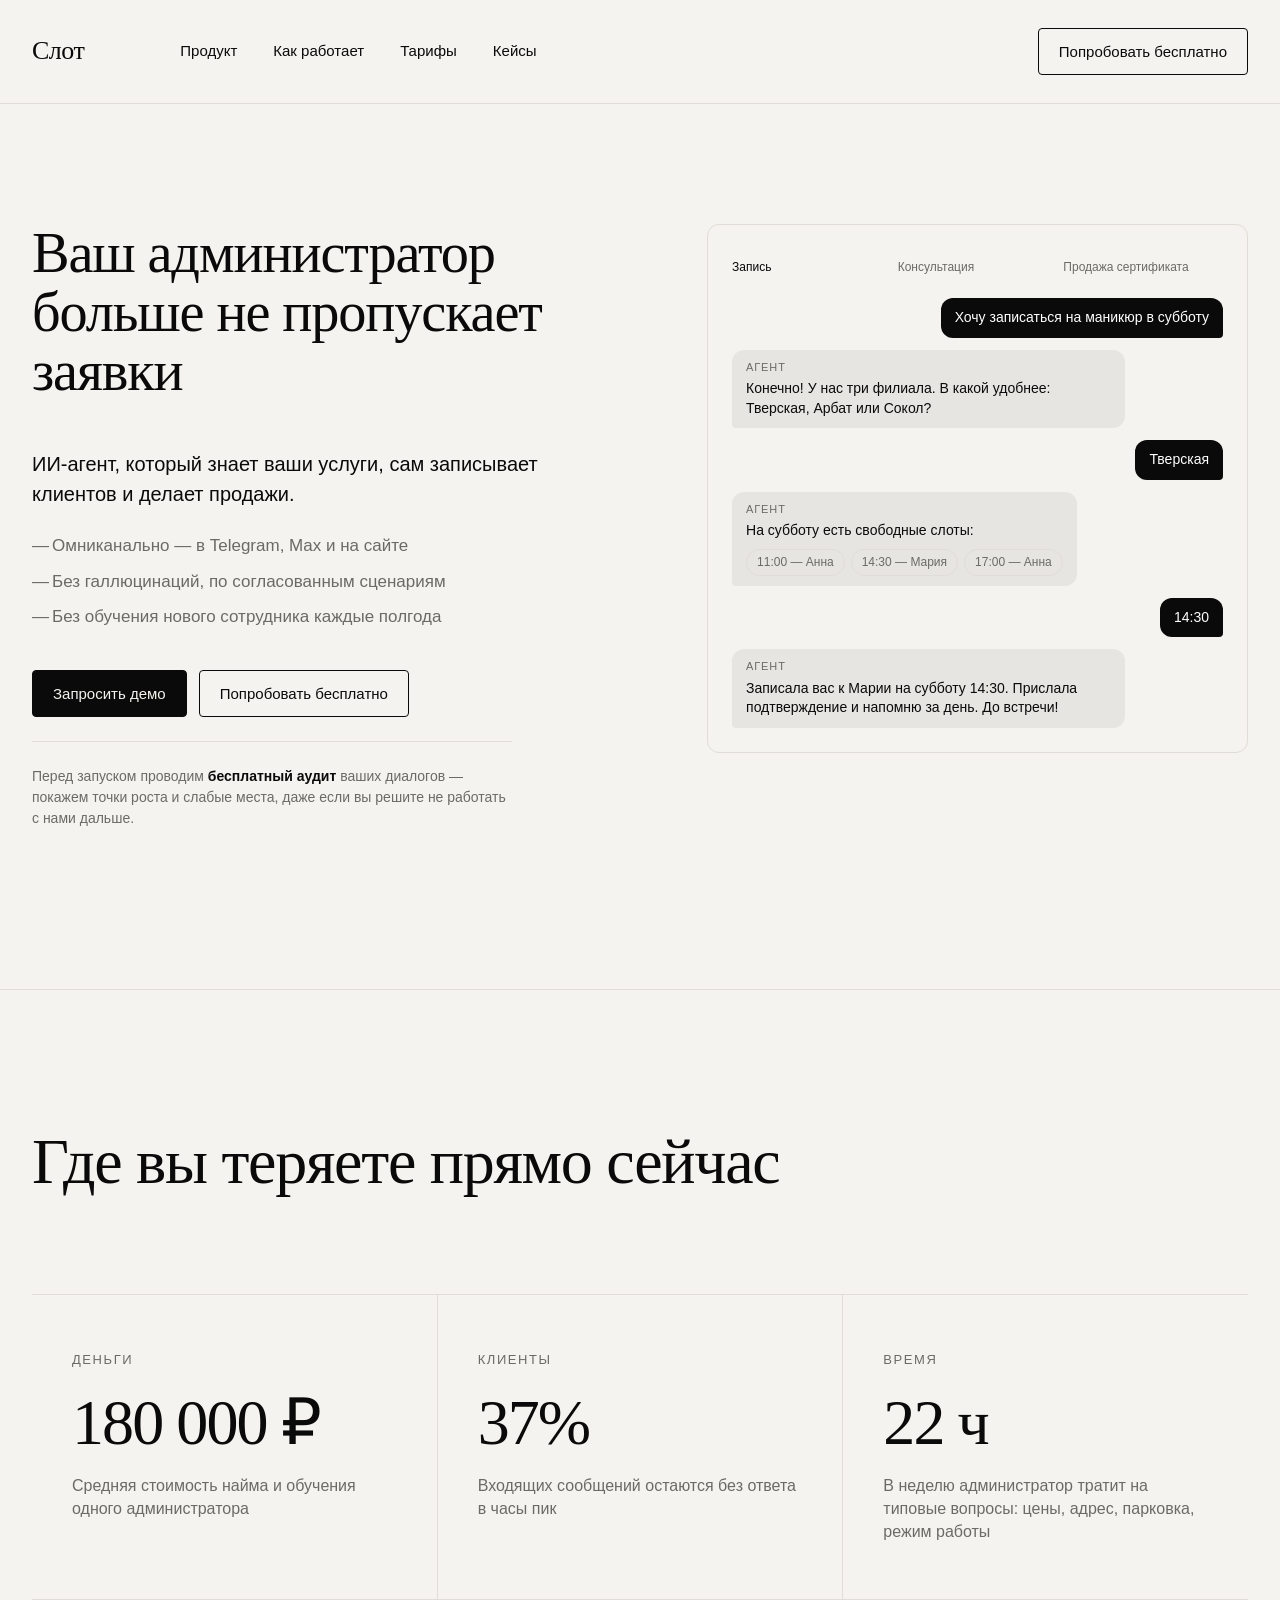
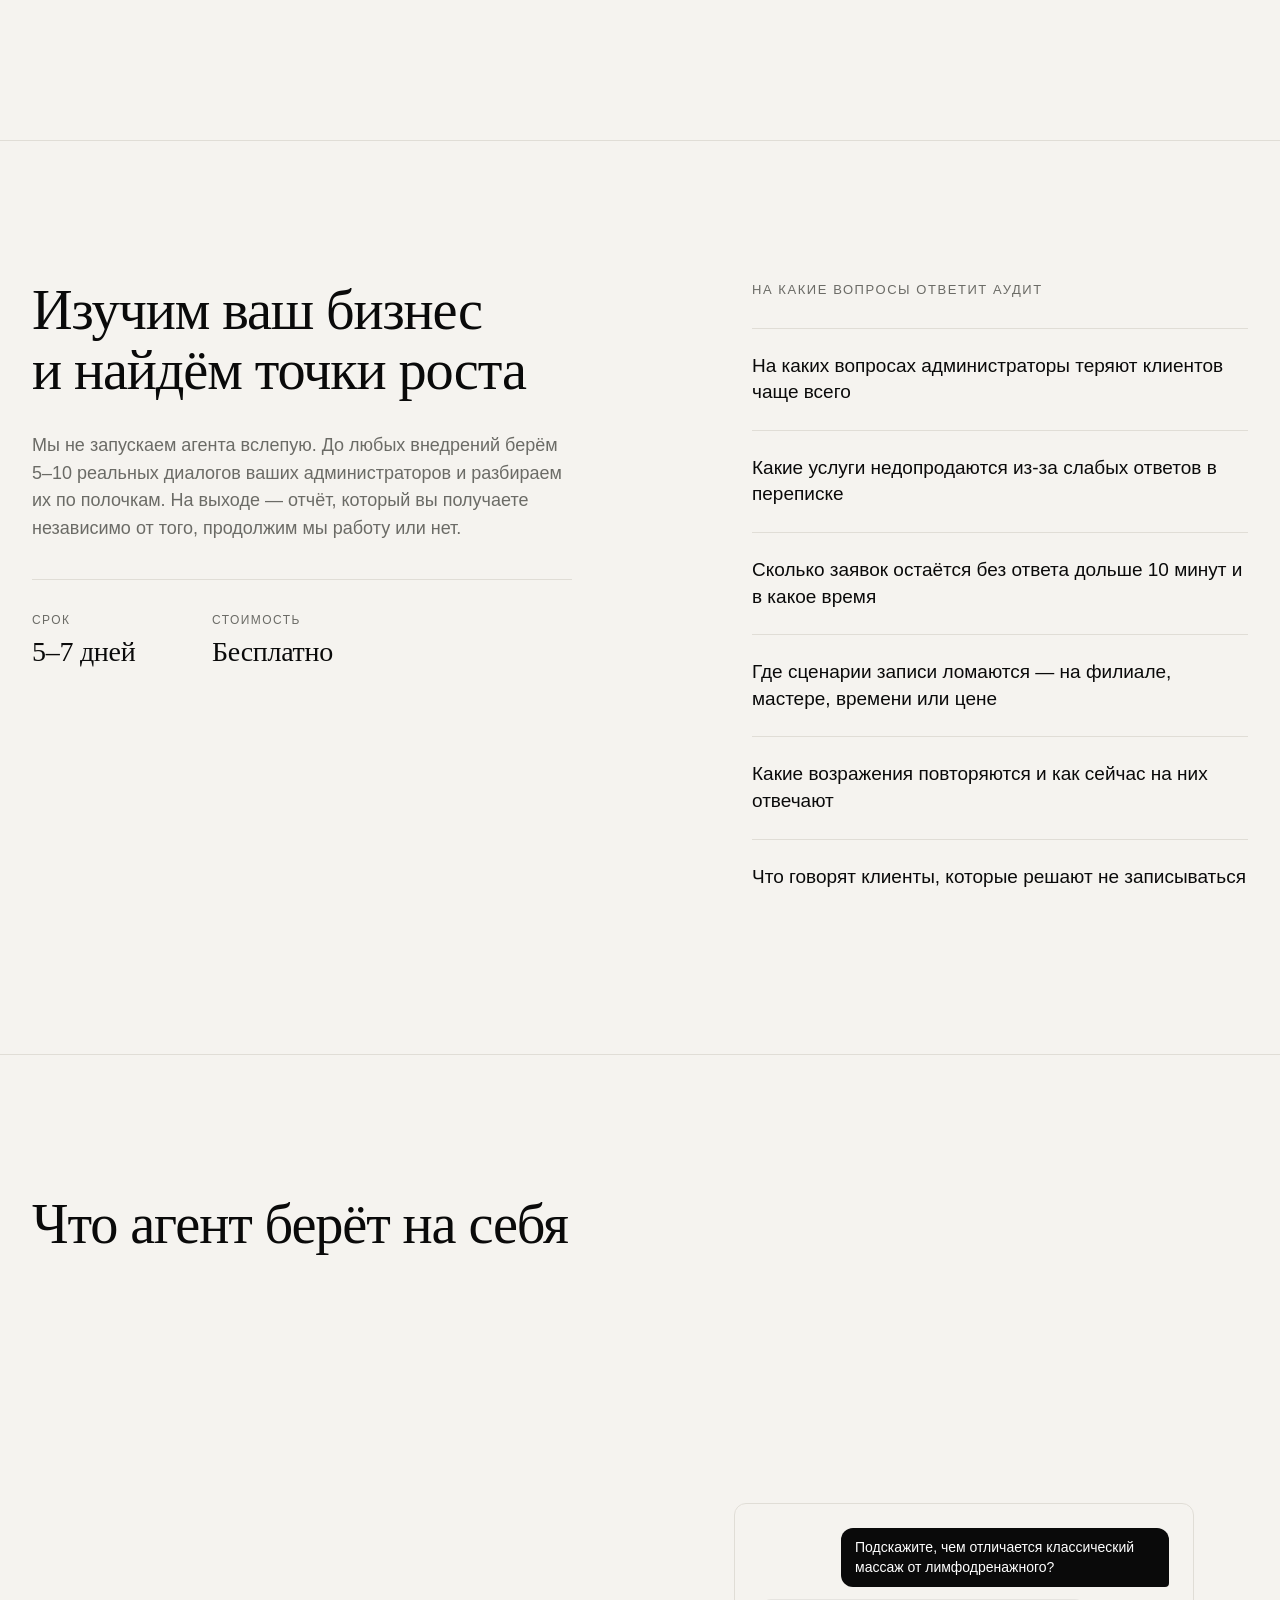
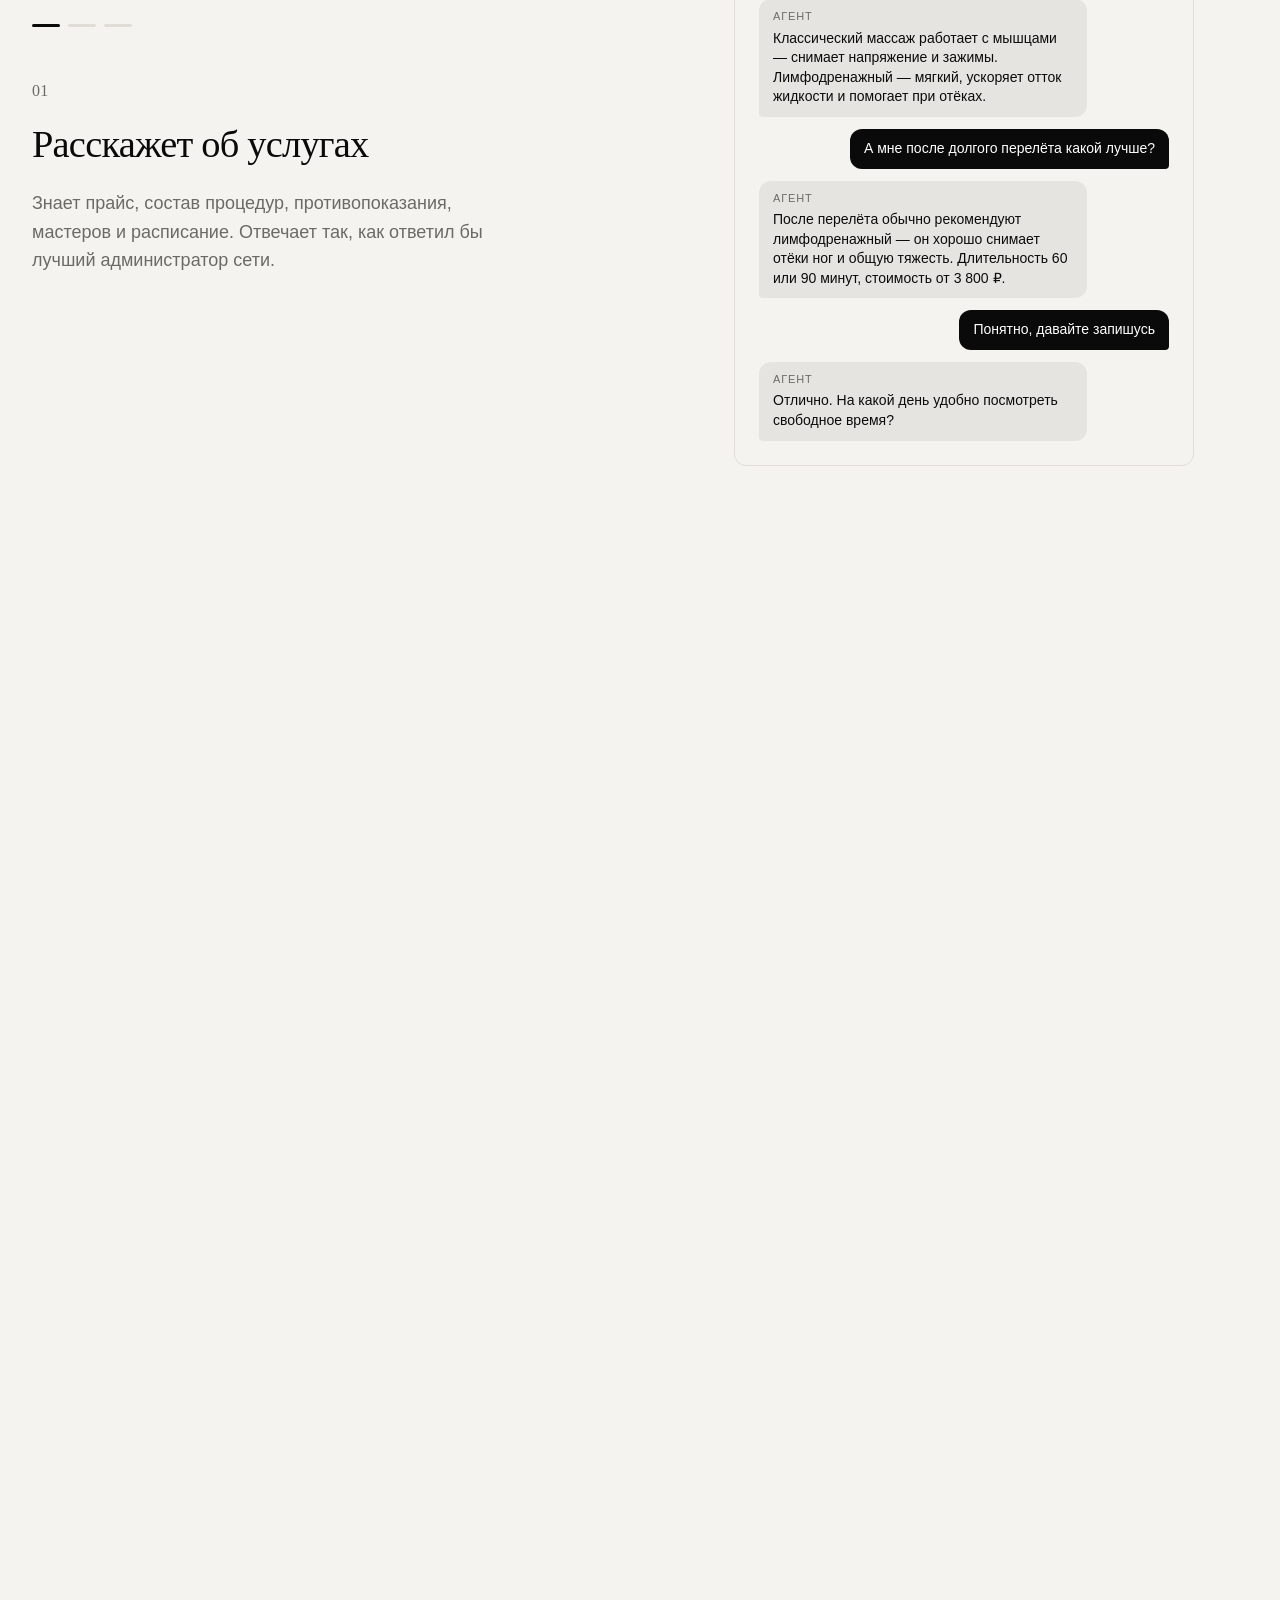
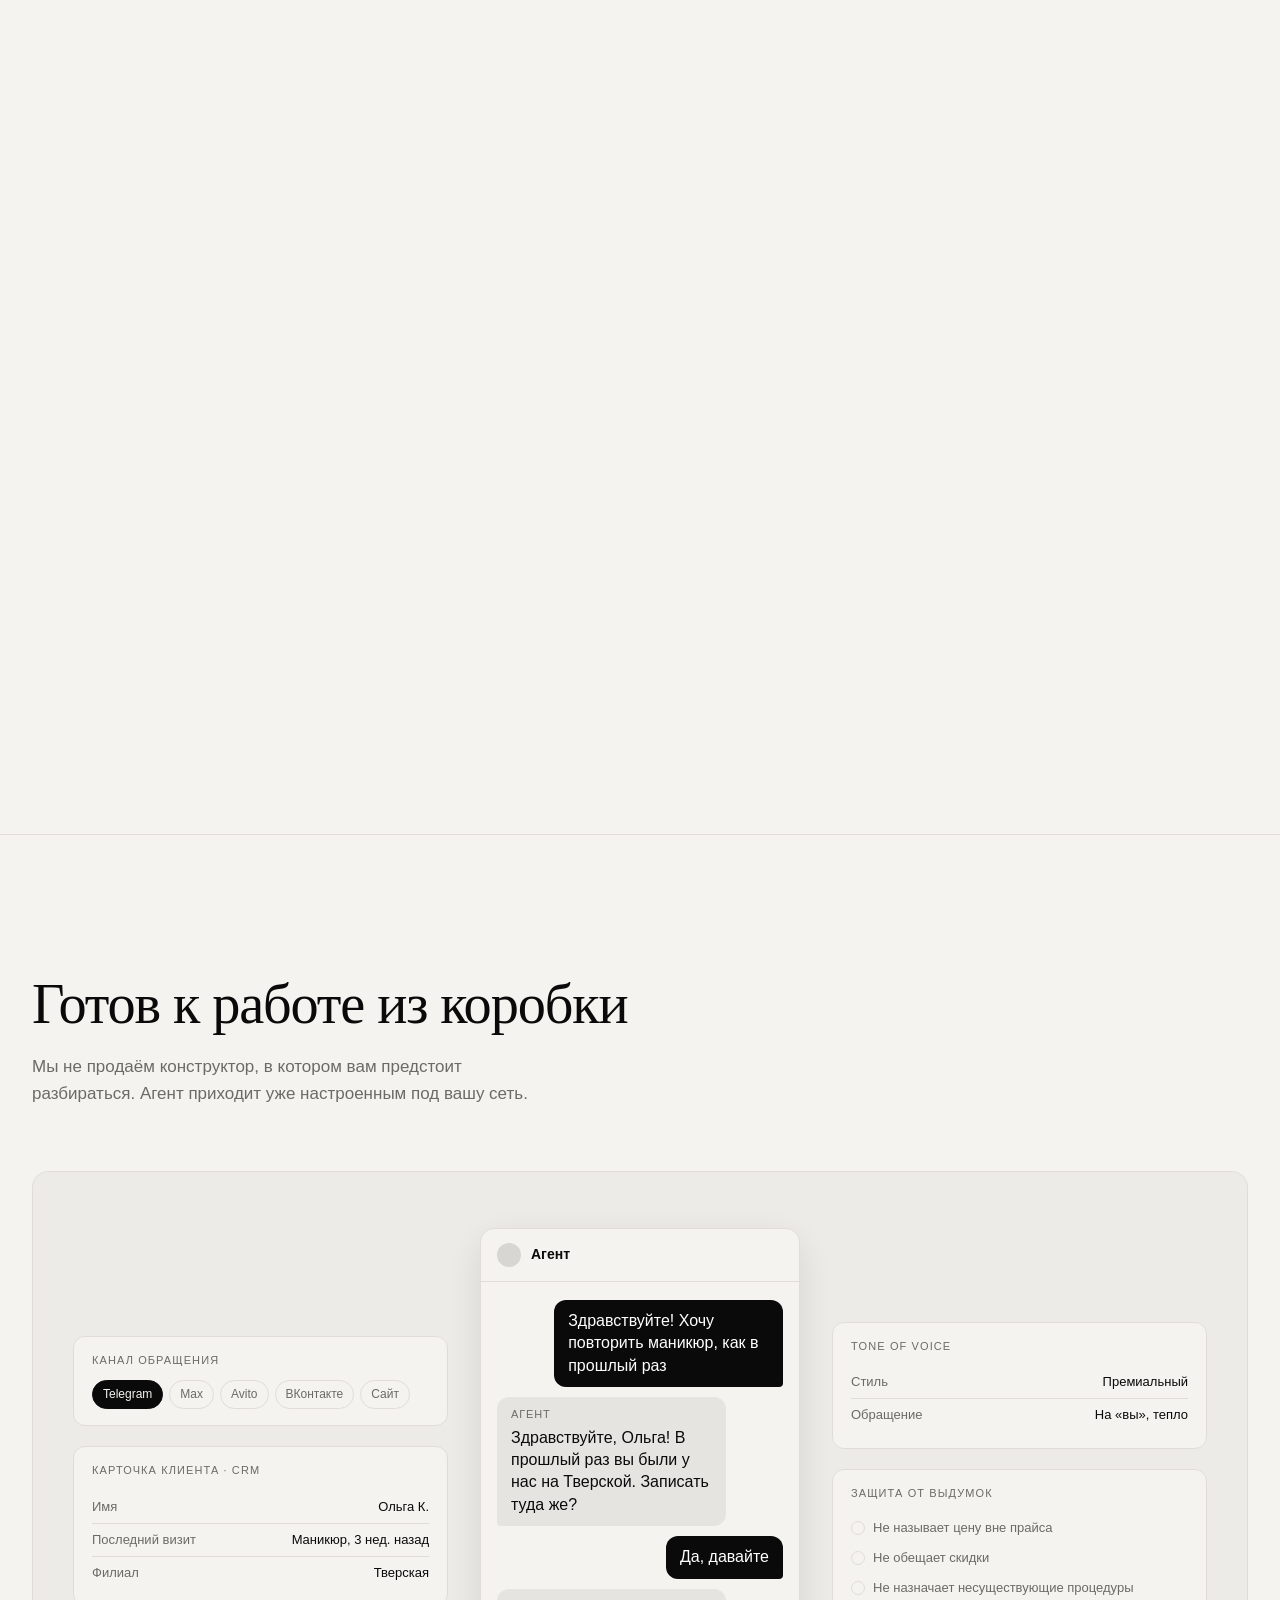
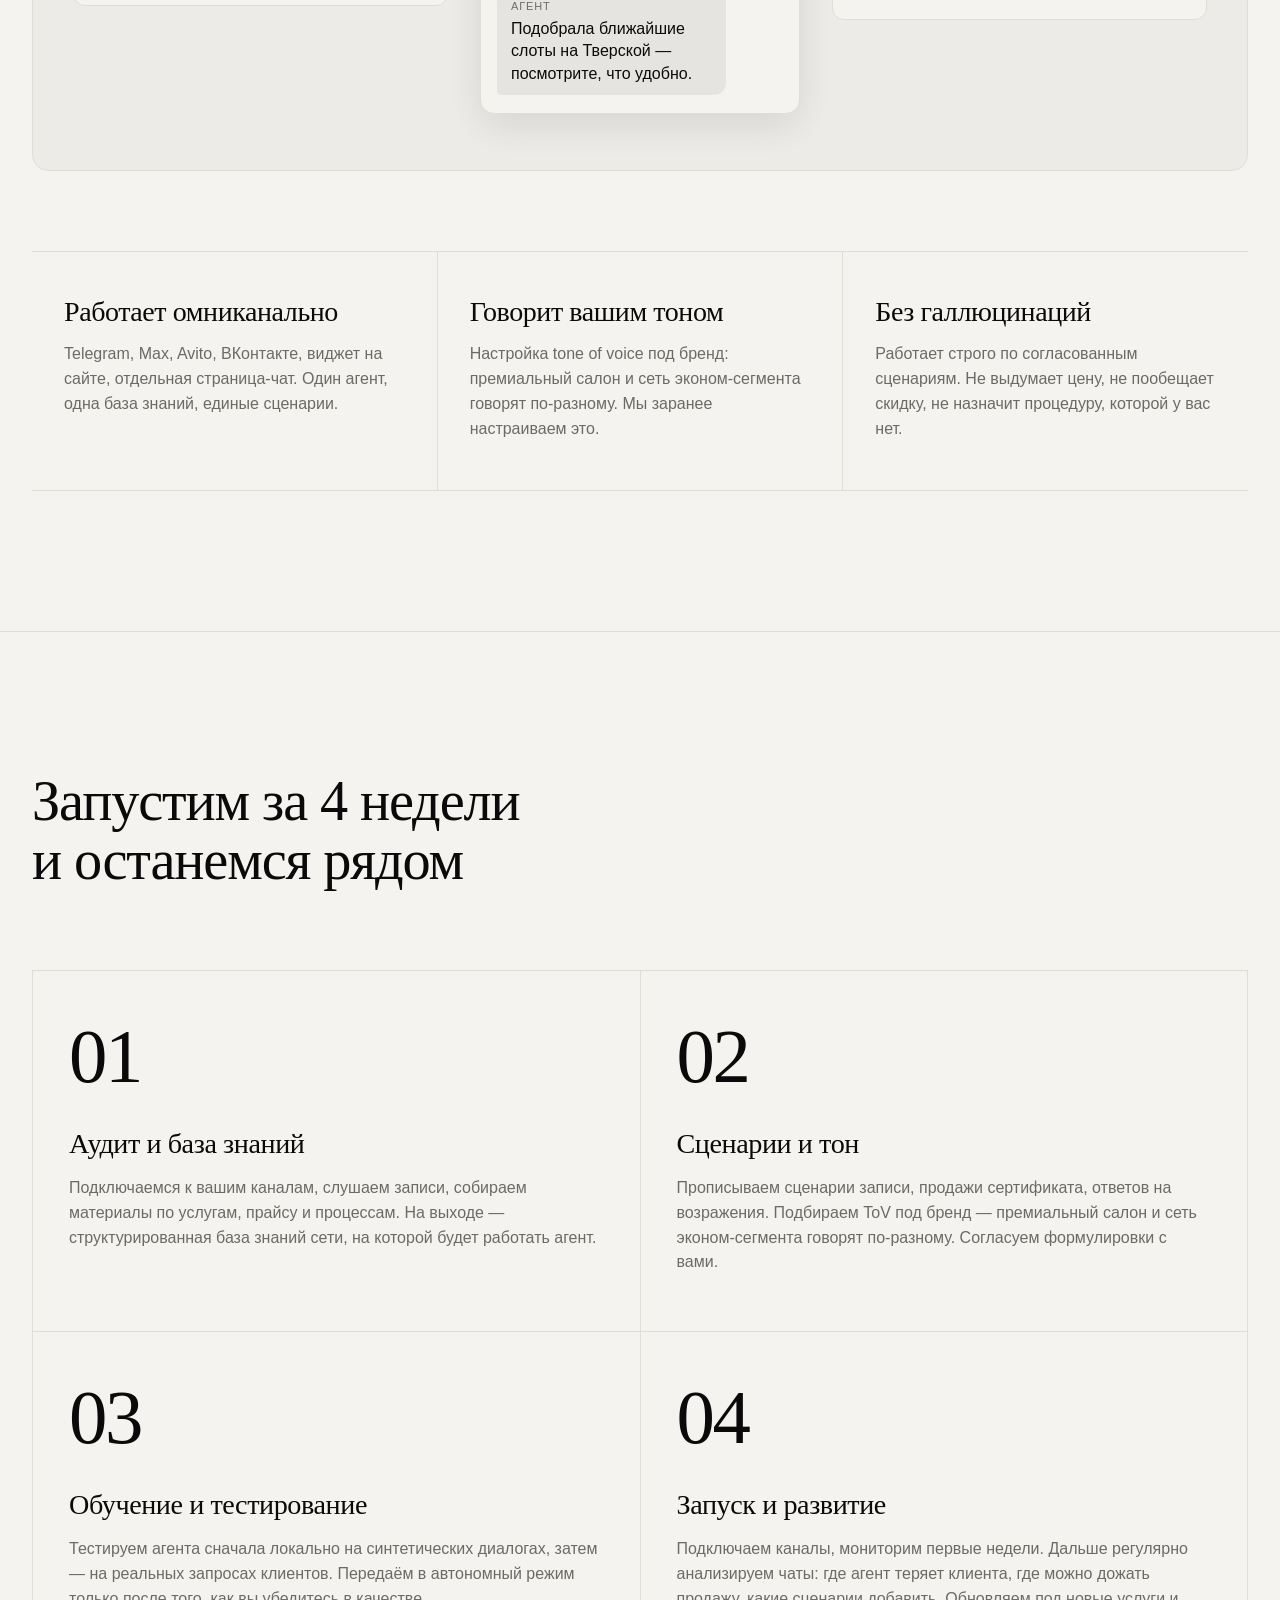
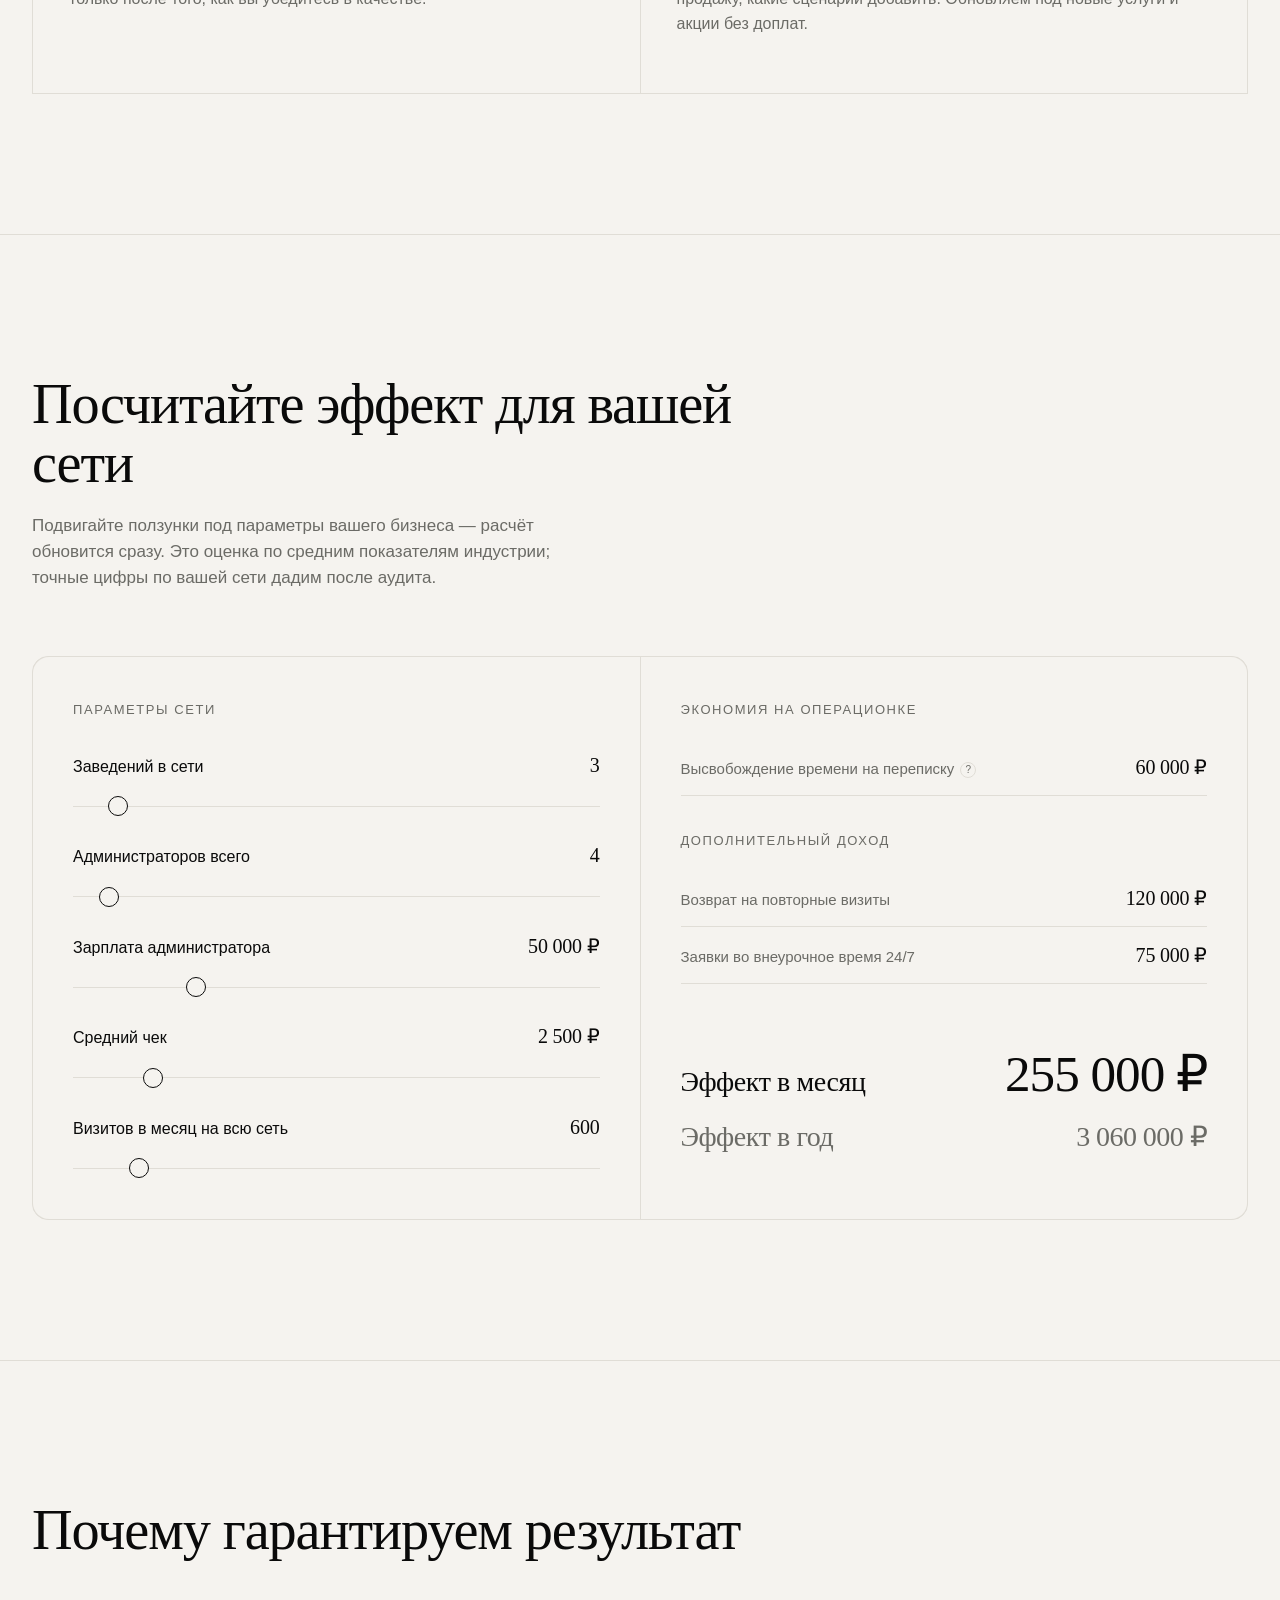
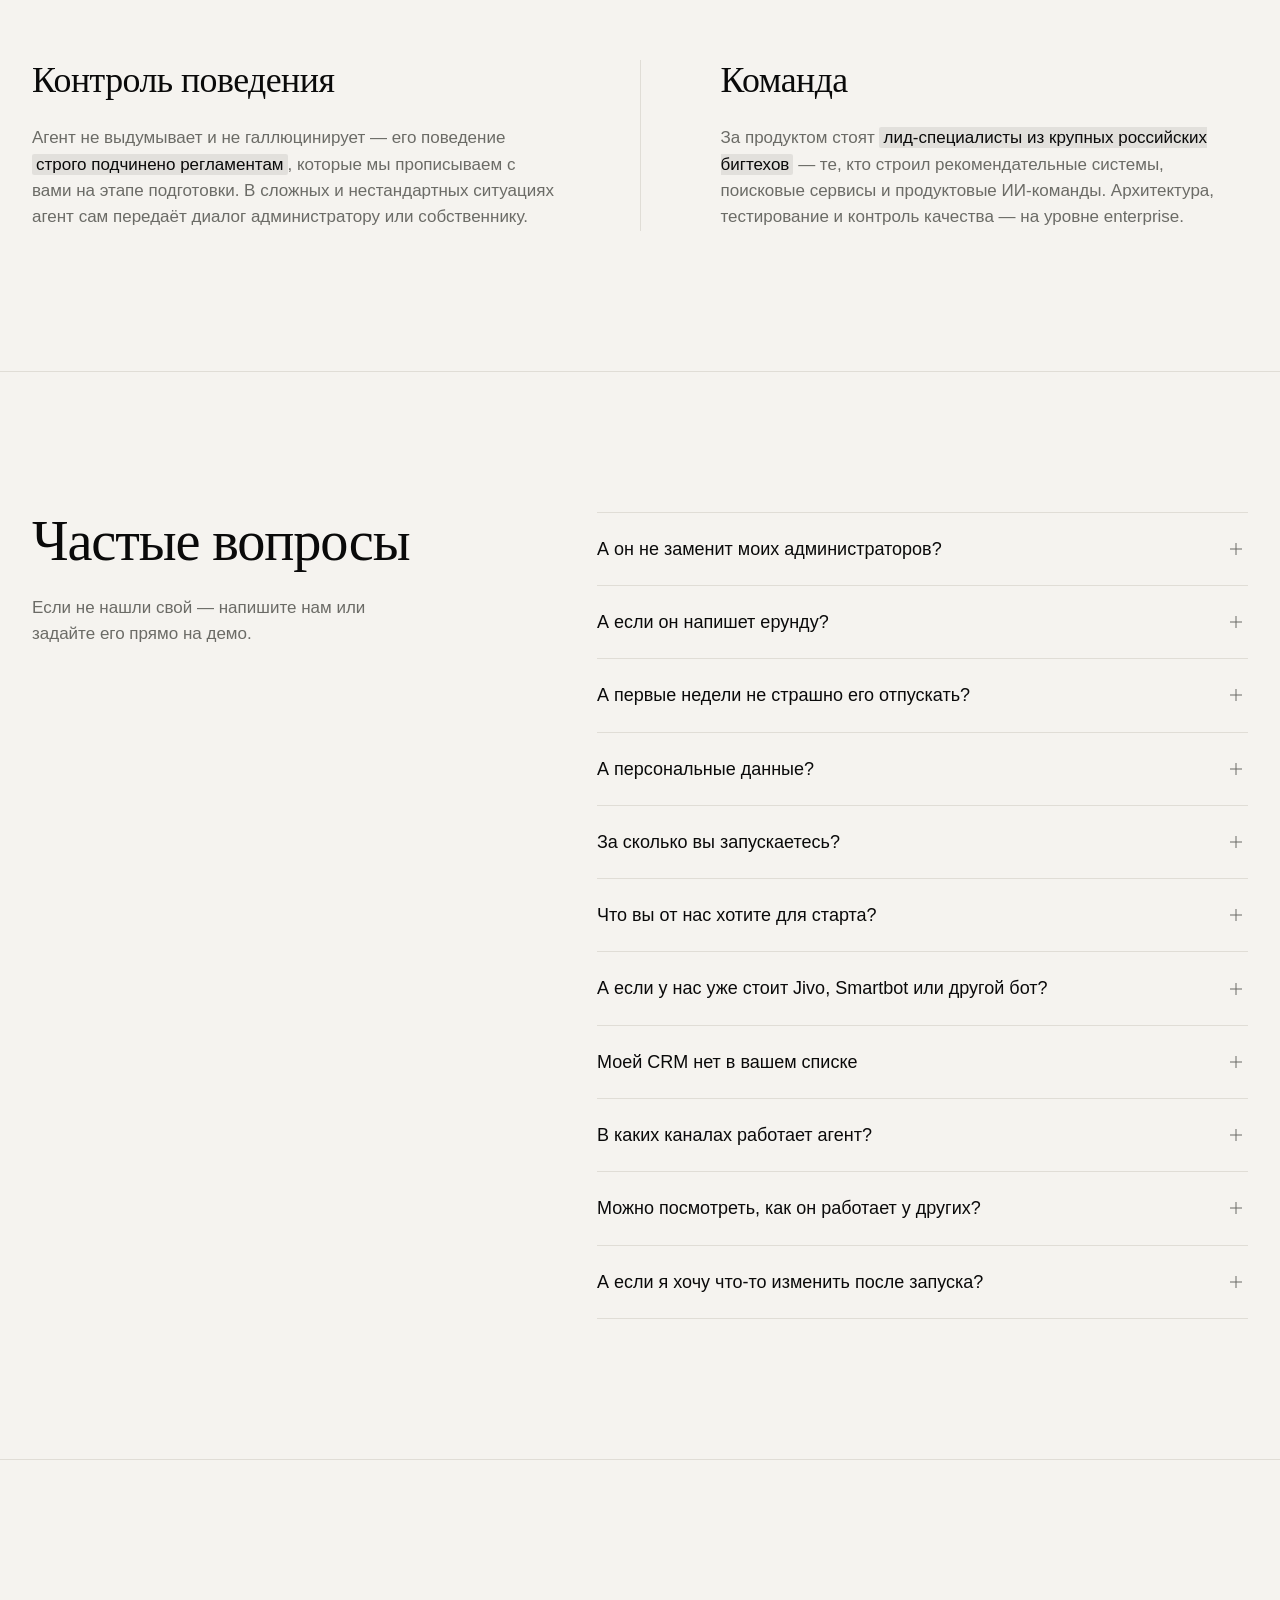
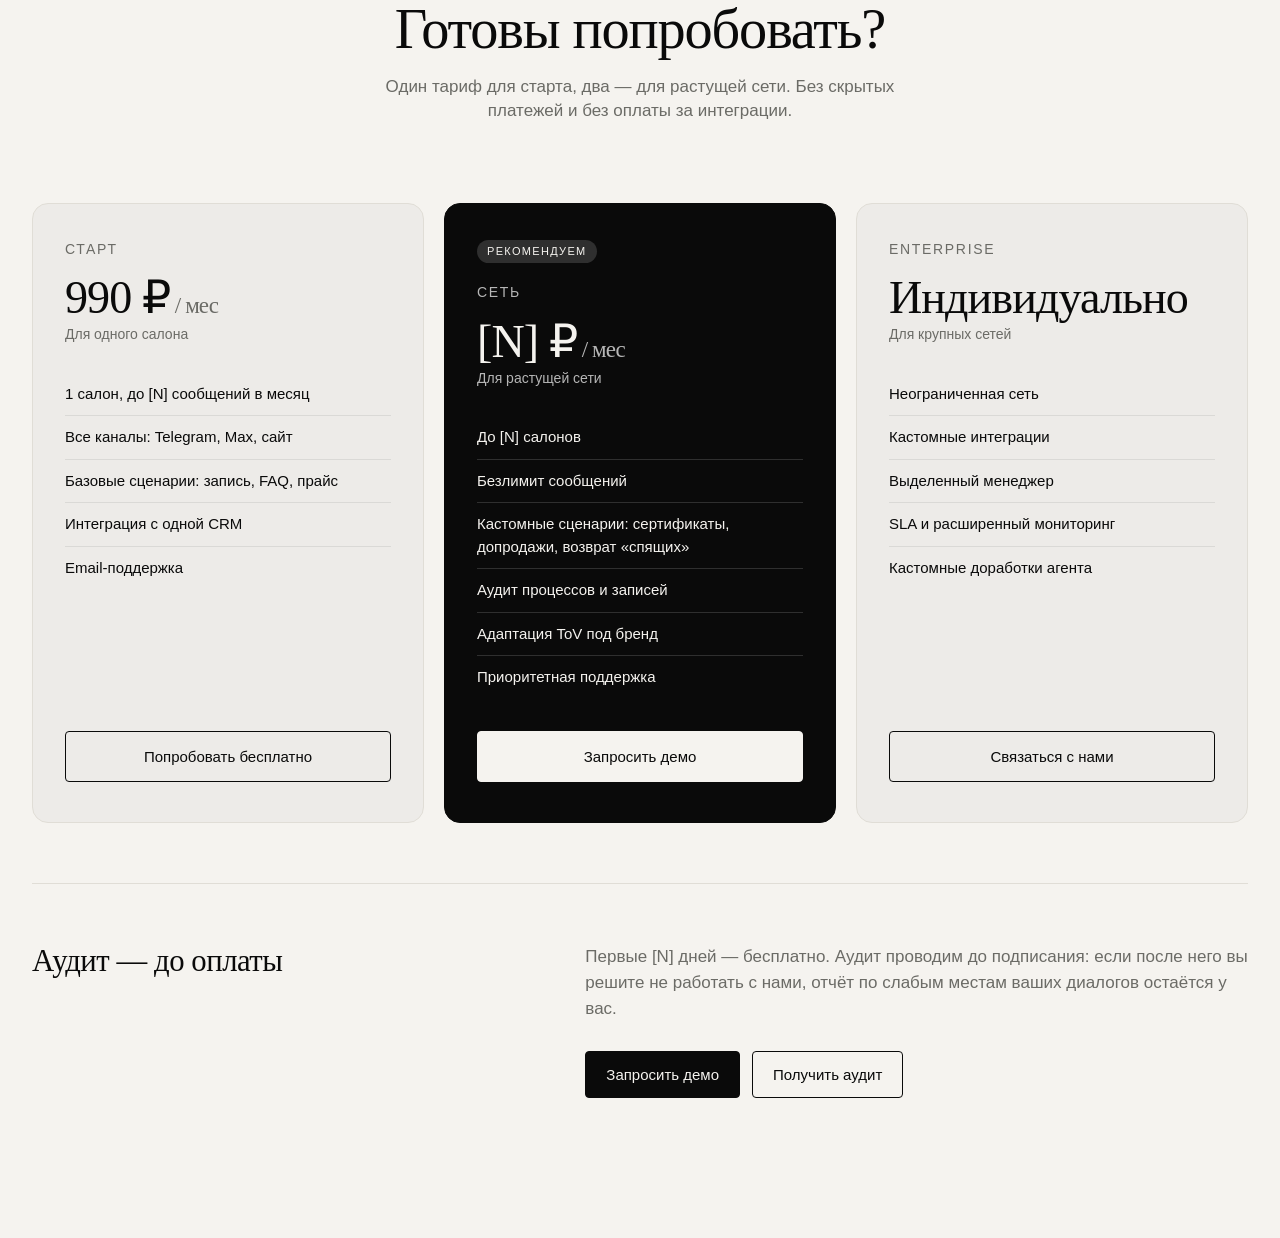
==== index.html @ e909fc10 "Rename landing-draft_29.html to index.html" ====
<!DOCTYPE html>
<html lang="ru">
<head>
<meta charset="UTF-8">
<meta name="viewport" content="width=device-width, initial-scale=1.0">
<title>ИИ-агент для сетей салонов красоты — черновик</title>
<style>
  /* ============================================
     Минимальный сброс и базовая сетка
     ============================================ */
  *, *::before, *::after { box-sizing: border-box; margin: 0; padding: 0; }

  :root {
    --bg: #f5f3ef;
    --fg: #0a0a0a;
    --fg-muted: #6b6b66;
    --border: #e0ddd6;
    --accent: #0a0a0a;

    --font-display: Georgia, "Times New Roman", serif;
    --font-body: -apple-system, BlinkMacSystemFont, "Segoe UI", sans-serif;

    --container: 1400px;
    --gutter: 32px;
  }

  html { font-size: 16px; }

  body {
    background: var(--bg);
    color: var(--fg);
    font-family: var(--font-body);
    line-height: 1.4;
    -webkit-font-smoothing: antialiased;
  }

  .container {
    max-width: var(--container);
    margin: 0 auto;
    padding: 0 var(--gutter);
  }

  /* ============================================
     NAV
     ============================================ */
  .nav {
    padding: 28px 0;
    border-bottom: 1px solid var(--border);
  }
  .nav__inner {
    display: flex;
    align-items: center;
    justify-content: space-between;
    gap: 48px;
  }
  .nav__logo {
    font-family: var(--font-display);
    font-weight: 400;
    letter-spacing: -0.02em;
    font-size: 26px;
  }
  .nav__links {
    display: flex;
    gap: 36px;
    list-style: none;
    margin-right: auto;
    margin-left: 48px;
  }
  .nav__links a {
    color: var(--fg);
    text-decoration: none;
    font-size: 15px;
  }
  .nav__cta {
    display: flex;
    gap: 12px;
    align-items: center;
  }
  .nav__cta a {
    color: var(--fg);
    text-decoration: none;
    font-size: 15px;
  }
  .btn {
    display: inline-block;
    padding: 12px 20px;
    border: 1px solid var(--fg);
    border-radius: 4px;
    background: transparent;
    color: var(--fg);
    text-decoration: none;
    font-size: 15px;
    font-family: inherit;
    cursor: pointer;
  }
  .btn--primary {
    background: var(--fg);
    color: var(--bg);
  }

  /* ============================================
     HERO
     ============================================ */
  .hero {
    padding: 120px 0 160px;
  }
  .hero__grid {
    display: grid;
    grid-template-columns: 1.1fr 1fr;
    gap: 80px;
    align-items: start;
  }
  .hero__h1 {
    font-family: var(--font-display);
    font-weight: 400;
    font-size: clamp(38px, 4.4vw, 64px);
    line-height: 1.05;
    letter-spacing: -0.02em;
    color: var(--fg);
    margin-bottom: 48px;
  }
  .hero__sub {
    font-size: 20px;
    line-height: 1.5;
    color: var(--fg);
    margin-bottom: 24px;
    max-width: 540px;
  }
  .hero__bullets {
    list-style: none;
    margin-bottom: 40px;
    max-width: 540px;
  }
  .hero__bullets li {
    font-size: 17px;
    line-height: 1.5;
    color: var(--fg-muted);
    padding-left: 20px;
    position: relative;
    margin-bottom: 10px;
  }
  .hero__bullets li::before {
    content: "—";
    position: absolute;
    left: 0;
    color: var(--fg-muted);
  }
  .hero__cta {
    display: flex;
    gap: 12px;
  }
  .hero__note {
    margin-top: 24px;
    padding-top: 24px;
    border-top: 1px solid var(--border);
    max-width: 480px;
    font-size: 14px;
    line-height: 1.5;
    color: var(--fg-muted);
  }
  .hero__note strong {
    color: var(--fg);
    font-weight: 600;
  }

  /* Демо-чат */
  .demo-chat {
    background: transparent;
    border: 1px solid var(--border);
    border-radius: 12px;
    padding: 24px;
    font-size: 14px;
  }
  .demo-chat__tabs {
    display: flex;
    gap: 6px;
    margin-bottom: 24px;
  }
  .demo-chat__tab {
    flex: 1;
    padding: 0;
    border: none;
    background: transparent;
    cursor: pointer;
    font-family: inherit;
    display: flex;
    flex-direction: column;
    gap: 8px;
  }
  .demo-chat__tab-track {
    height: 3px;
    border-radius: 999px;
    background: var(--border);
    overflow: hidden;
  }
  .demo-chat__tab-fill {
    display: block;
    height: 100%;
    width: 0;
    background: var(--fg);
    border-radius: 999px;
  }
  .demo-chat__tab-label {
    font-size: 12px;
    color: var(--fg-muted);
    text-align: left;
    transition: color 0.2s ease;
  }
  .demo-chat__tab--active .demo-chat__tab-label {
    color: var(--fg);
  }
  .demo-chat__messages {
    display: flex;
    flex-direction: column;
    gap: 12px;
    min-height: 380px;
  }
  .demo-chat__pane { display: none; }
  .demo-chat__pane--active { display: flex; flex-direction: column; gap: 12px; }
  .msg {
    max-width: 80%;
    padding: 10px 14px;
    border-radius: 12px;
    line-height: 1.4;
  }
  .msg--client {
    align-self: flex-end;
    background: #0a0a0a;
    color: #ffffff;
    border-bottom-right-radius: 4px;
  }
  .msg--agent {
    align-self: flex-start;
    background: rgba(10, 10, 10, 0.06);
    color: var(--fg);
    border-bottom-left-radius: 4px;
  }
  .msg__label {
    font-size: 11px;
    color: var(--fg-muted);
    text-transform: uppercase;
    letter-spacing: 0.08em;
    margin-bottom: 4px;
  }
  .msg__slots {
    display: flex;
    flex-wrap: wrap;
    gap: 6px;
    margin-top: 8px;
  }
  .msg__slot {
    padding: 4px 10px;
    border: 1px solid var(--border);
    border-radius: 16px;
    font-size: 12px;
    color: var(--fg-muted);
    background: transparent;
  }

  /* ============================================
     PROBLEMS
     ============================================ */
  .problems {
    padding: 140px 0;
    border-top: 1px solid var(--border);
  }
  .problems__h2 {
    font-family: var(--font-display);
    font-weight: 400;
    font-size: clamp(40px, 5vw, 72px);
    letter-spacing: -0.02em;
    line-height: 1;
    margin-bottom: 100px;
  }
  .problems__grid {
    display: grid;
    grid-template-columns: repeat(3, 1fr);
    gap: 1px;
    background: var(--border);
    border-top: 1px solid var(--border);
    border-bottom: 1px solid var(--border);
  }
  .problem-card {
    background: var(--bg);
    padding: 56px 40px;
    display: flex;
    flex-direction: column;
    min-height: 300px;
  }
  .problem-card__eyebrow {
    font-size: 13px;
    color: var(--fg-muted);
    text-transform: uppercase;
    letter-spacing: 0.12em;
    margin-bottom: 24px;
  }
  .problem-card__stat {
    font-family: var(--font-display);
    font-weight: 400;
    font-size: clamp(42px, 5vw, 68px);
    line-height: 0.95;
    letter-spacing: -0.03em;
    margin-bottom: 20px;
  }
  .problem-card__stat-label {
    font-size: 16px;
    color: var(--fg-muted);
    line-height: 1.45;
    max-width: 320px;
  }

  /* ============================================
     WHY US
     ============================================ */
  .why {
    padding: 140px 0;
    border-top: 1px solid var(--border);
  }
  .why__header {
    text-align: center;
    margin-bottom: 80px;
  }
  .why__eyebrow {
    font-size: 13px;
    color: var(--fg-muted);
    text-transform: uppercase;
    letter-spacing: 0.12em;
    margin-bottom: 20px;
  }
  .why__h2 {
    font-family: var(--font-display);
    font-weight: 400;
    font-size: clamp(36px, 4.4vw, 60px);
    letter-spacing: -0.02em;
    line-height: 1.05;
    max-width: 880px;
    margin: 0 auto;
  }
  .why__grid {
    display: grid;
    grid-template-columns: repeat(2, 1fr);
    gap: 20px;
    max-width: 1180px;
    margin: 0 auto;
  }
  .why-card {
    background: rgba(10, 10, 10, 0.035);
    border-radius: 16px;
    padding: 36px 36px 40px;
  }
  .why-card__title {
    font-size: 22px;
    font-weight: 600;
    letter-spacing: -0.01em;
    margin-bottom: 16px;
    color: var(--fg);
    display: flex;
    align-items: center;
    gap: 12px;
  }
  .why-card__icon {
    width: 28px;
    height: 28px;
    border-radius: 50%;
    background: rgba(10, 10, 10, 0.12);
    flex-shrink: 0;
  }
  .why-card__text {
    font-size: 16px;
    line-height: 1.55;
    color: var(--fg-muted);
  }
  .why-card__list {
    list-style: none;
    margin-top: 4px;
  }
  .why-card__list li {
    font-size: 16px;
    line-height: 1.5;
    color: var(--fg-muted);
    padding-left: 20px;
    position: relative;
    margin-bottom: 10px;
  }
  .why-card__list li::before {
    content: "—";
    position: absolute;
    left: 0;
    color: var(--fg-muted);
  }
  .why-card__list li:last-child { margin-bottom: 0; }

  /* ============================================
     AUDIT DETAILED
     ============================================ */
  .audit {
    padding: 140px 0;
    border-top: 1px solid var(--border);
  }
  .audit__grid {
    display: grid;
    grid-template-columns: 1.25fr 1fr;
    gap: 100px;
    align-items: start;
  }
  .audit__eyebrow {
    font-size: 13px;
    color: var(--fg-muted);
    text-transform: uppercase;
    letter-spacing: 0.12em;
    margin-bottom: 24px;
  }
  .audit__h2 {
    font-family: var(--font-display);
    font-weight: 400;
    font-size: clamp(36px, 4.4vw, 60px);
    letter-spacing: -0.02em;
    line-height: 1.05;
    margin-bottom: 32px;
  }
  .audit__intro {
    font-size: 18px;
    line-height: 1.55;
    color: var(--fg-muted);
    margin-bottom: 36px;
    max-width: 540px;
  }
  .audit__meta {
    display: flex;
    gap: 20px;
    padding-top: 32px;
    border-top: 1px solid var(--border);
    max-width: 540px;
  }
  .audit__meta-item { flex: 0 0 auto; min-width: 160px; }
  .audit__meta-label {
    font-size: 12px;
    text-transform: uppercase;
    letter-spacing: 0.12em;
    color: var(--fg-muted);
    margin-bottom: 8px;
  }
  .audit__meta-value {
    font-family: var(--font-display);
    font-size: 28px;
    letter-spacing: -0.01em;
    line-height: 1.1;
  }
  .audit__questions-label {
    font-size: 13px;
    color: var(--fg-muted);
    text-transform: uppercase;
    letter-spacing: 0.12em;
    margin-bottom: 28px;
  }
  .audit__questions { list-style: none; }
  .audit__questions li {
    padding: 24px 0;
    border-bottom: 1px solid var(--border);
    font-size: 19px;
    line-height: 1.4;
    color: var(--fg);
  }
  .audit__questions li:first-child {
    border-top: 1px solid var(--border);
  }
  .audit__questions li:last-child {
    border-bottom: none;
  }

  /* ============================================
     STEPS 1-2-3
     ============================================ */
  .steps {
    padding: 140px 0;
    border-top: 1px solid var(--border);
  }
  .steps__header {
    margin-bottom: 80px;
    max-width: 760px;
  }
  .steps__eyebrow {
    font-size: 13px;
    color: var(--fg-muted);
    text-transform: uppercase;
    letter-spacing: 0.12em;
    margin-bottom: 20px;
  }
  .steps__h2 {
    font-family: var(--font-display);
    font-weight: 400;
    font-size: clamp(36px, 4.4vw, 60px);
    letter-spacing: -0.02em;
    line-height: 1.05;
  }
  .steps__grid {
    display: grid;
    grid-template-columns: repeat(2, 1fr);
    gap: 1px;
    background: var(--border);
    border-top: 1px solid var(--border);
    border-bottom: 1px solid var(--border);
    border-left: 1px solid var(--border);
    border-right: 1px solid var(--border);
  }
  .step {
    background: var(--bg);
    padding: 48px 36px 56px;
    display: flex;
    flex-direction: column;
    min-height: 340px;
  }
  .step__num {
    font-family: var(--font-display);
    font-weight: 400;
    font-size: clamp(56px, 6vw, 88px);
    line-height: 1;
    letter-spacing: -0.03em;
    margin-bottom: 32px;
    color: var(--fg);
  }
  .step__title {
    font-family: var(--font-display);
    font-weight: 400;
    font-size: clamp(24px, 2.2vw, 30px);
    line-height: 1.15;
    letter-spacing: -0.015em;
    margin-bottom: 16px;
    color: var(--fg);
  }
  .step__text {
    font-size: 16px;
    line-height: 1.55;
    color: var(--fg-muted);
  }

  /* ============================================
     QUALITY (два текстовых блока)
     ============================================ */
  .quality {
    padding: 140px 0;
    border-top: 1px solid var(--border);
  }
  .quality__header {
    text-align: left;
    margin-bottom: 100px;
  }
  .quality__h2 {
    font-family: var(--font-display);
    font-weight: 400;
    font-size: clamp(36px, 4.4vw, 60px);
    letter-spacing: -0.02em;
    line-height: 1.05;
    max-width: 880px;
  }
  .quality__grid {
    display: grid;
    grid-template-columns: 1fr 1px 1fr;
    gap: 80px;
    align-items: start;
  }
  .quality__divider {
    background: var(--border);
    width: 1px;
    align-self: stretch;
  }
  .quality__item-icon {
    width: 44px;
    height: 44px;
    border-radius: 50%;
    background: rgba(10, 10, 10, 0.12);
    margin-bottom: 28px;
  }
  .quality__item-title {
    font-family: var(--font-display);
    font-weight: 400;
    font-size: clamp(28px, 2.8vw, 36px);
    line-height: 1.15;
    letter-spacing: -0.015em;
    margin-bottom: 24px;
    color: var(--fg);
  }
  .quality__item-text {
    font-size: 17px;
    line-height: 1.55;
    color: var(--fg-muted);
  }
  .quality__item-text mark {
    background: rgba(10, 10, 10, 0.08);
    color: var(--fg);
    padding: 1px 4px;
    border-radius: 2px;
  }

  /* ============================================
     FEATURES (scroll-stacking)
     ============================================ */
  .features {
    border-top: 1px solid var(--border);
  }
  .features__header {
    padding: 140px 0 80px;
  }
  .features__h2 {
    font-family: var(--font-display);
    font-weight: 400;
    font-size: clamp(36px, 4.4vw, 60px);
    letter-spacing: -0.02em;
    line-height: 1.05;
    max-width: 760px;
  }
  /* Высокая зона прокрутки: по экрану на каждую функцию */
  .features__scroll {
    position: relative;
    height: 300vh;
  }
  .features__sticky {
    position: sticky;
    top: 0;
    height: 100vh;
    display: flex;
    align-items: center;
    overflow: hidden;
  }
  .features__viewport {
    width: 100%;
  }
  .feature__grid {
    display: grid;
    grid-template-columns: 1fr 1fr;
    gap: 80px;
    align-items: center;
  }
  /* Левая колонка — стек карточек */
  .feature__stack {
    position: relative;
    min-height: 320px;
  }
  .feature__card {
    position: absolute;
    left: 0;
    right: 0;
    top: 56px;
    display: flex;
    flex-direction: column;
    justify-content: flex-start;
    background: var(--bg);
    transition: transform 0.45s cubic-bezier(0.4, 0, 0.2, 1), opacity 0.45s ease;
  }
  /* Карточка ещё не дошла — ждёт снизу */
  .feature__card--next {
    transform: translateY(40px);
    opacity: 0;
    pointer-events: none;
  }
  /* Активная карточка */
  .feature__card--active {
    transform: translateY(0);
    opacity: 1;
  }
  /* Карточка уже ушла вверх — «стэкнулась» */
  .feature__card--done {
    transform: translateY(-32px);
    opacity: 0;
    pointer-events: none;
  }
  .feature__num {
    font-family: var(--font-display);
    font-size: 16px;
    color: var(--fg-muted);
    letter-spacing: 0.02em;
    margin-bottom: 20px;
  }
  .feature__title {
    font-family: var(--font-display);
    font-weight: 400;
    font-size: clamp(28px, 3vw, 40px);
    letter-spacing: -0.02em;
    line-height: 1.1;
    margin-bottom: 24px;
  }
  .feature__text {
    font-size: 18px;
    line-height: 1.6;
    color: var(--fg-muted);
    max-width: 460px;
  }
  .feature__tag {
    display: inline-block;
    margin-top: 24px;
    padding: 8px 16px;
    border: 1px solid var(--border);
    border-radius: 999px;
    font-size: 14px;
    color: var(--fg);
    align-self: flex-start;
  }
  /* Правая колонка — стек чатов */
  .feature__media {
    position: relative;
    min-height: 460px;
  }
  .feature__chat {
    position: absolute;
    inset: 0;
    display: flex;
    align-items: center;
    justify-content: center;
    transition: opacity 0.45s ease, transform 0.45s cubic-bezier(0.4, 0, 0.2, 1);
  }
  .feature__chat--next {
    opacity: 0;
    transform: translateY(24px) scale(0.98);
    pointer-events: none;
  }
  .feature__chat--active {
    opacity: 1;
    transform: translateY(0) scale(1);
  }
  .feature__chat--done {
    opacity: 0;
    transform: translateY(-24px) scale(0.98);
    pointer-events: none;
  }
  .feature__chat .demo-chat {
    max-width: 460px;
    width: 100%;
  }
  .feature__chat .demo-chat__messages {
    min-height: 0;
  }
  /* Прогресс-индикатор слева */
  .features__progress {
    display: flex;
    gap: 8px;
    margin-bottom: 40px;
  }
  .features__progress-dot {
    width: 28px;
    height: 3px;
    border-radius: 999px;
    background: var(--border);
    transition: background 0.3s ease;
  }
  .features__progress-dot--active {
    background: var(--fg);
  }

  /* ============================================
     ADVANTAGES
     ============================================ */
  .adv {
    padding: 140px 0;
    border-top: 1px solid var(--border);
  }
  .adv__header {
    margin-bottom: 64px;
    max-width: 760px;
  }
  .adv__h2 {
    font-family: var(--font-display);
    font-weight: 400;
    font-size: clamp(36px, 4.4vw, 60px);
    letter-spacing: -0.02em;
    line-height: 1.05;
    margin-bottom: 20px;
  }
  .adv__intro {
    font-size: 17px;
    line-height: 1.55;
    color: var(--fg-muted);
    max-width: 520px;
  }
  /* Коллаж */
  .adv__collage {
    position: relative;
    background: rgba(10, 10, 10, 0.03);
    border: 1px solid var(--border);
    border-radius: 16px;
    padding: 56px 40px;
    display: grid;
    grid-template-columns: 1fr auto 1fr;
    gap: 32px;
    align-items: center;
    margin-bottom: 80px;
  }
  .adv__side {
    display: flex;
    flex-direction: column;
    gap: 20px;
  }
  /* Центральный чат */
  .adv__chat {
    width: 320px;
    background: var(--bg);
    border: 1px solid var(--border);
    border-radius: 14px;
    overflow: hidden;
    box-shadow: 0 12px 40px rgba(10, 10, 10, 0.10);
  }
  .adv__chat-head {
    display: flex;
    align-items: center;
    gap: 10px;
    padding: 14px 16px;
    border-bottom: 1px solid var(--border);
    font-size: 14px;
    font-weight: 600;
  }
  .adv__chat-avatar {
    width: 24px;
    height: 24px;
    border-radius: 50%;
    background: rgba(10, 10, 10, 0.12);
  }
  .adv__chat-body {
    padding: 18px 16px;
    display: flex;
    flex-direction: column;
    gap: 10px;
  }
  /* Карточки-спутники */
  .adv-card {
    background: var(--bg);
    border: 1px solid var(--border);
    border-radius: 12px;
    padding: 16px 18px;
  }
  .adv-card__label {
    font-size: 11px;
    text-transform: uppercase;
    letter-spacing: 0.1em;
    color: var(--fg-muted);
    margin-bottom: 12px;
  }
  .adv-card__channels {
    display: flex;
    flex-wrap: wrap;
    gap: 6px;
  }
  .adv-card__channel {
    padding: 5px 10px;
    border: 1px solid var(--border);
    border-radius: 999px;
    font-size: 12px;
    color: var(--fg-muted);
  }
  .adv-card__channel--active {
    background: var(--fg);
    color: var(--bg);
    border-color: var(--fg);
  }
  .adv-card__row {
    display: flex;
    justify-content: space-between;
    align-items: center;
    font-size: 13px;
    padding: 7px 0;
  }
  .adv-card__row + .adv-card__row {
    border-top: 1px solid var(--border);
  }
  .adv-card__row-key { color: var(--fg-muted); }
  .adv-card__row-val { color: var(--fg); font-weight: 500; }
  .adv-card__rule {
    display: flex;
    align-items: center;
    gap: 8px;
    font-size: 13px;
    color: var(--fg-muted);
    padding: 6px 0;
  }
  .adv-card__rule-mark {
    width: 14px;
    height: 14px;
    border-radius: 50%;
    border: 1px solid var(--border);
    flex-shrink: 0;
  }
  /* Текст преимуществ под коллажем */
  .adv__grid {
    display: grid;
    grid-template-columns: repeat(3, 1fr);
    gap: 1px;
    background: var(--border);
    border-top: 1px solid var(--border);
    border-bottom: 1px solid var(--border);
  }
  .adv-item {
    background: var(--bg);
    padding: 44px 32px 48px;
  }
  .adv-item__title {
    font-family: var(--font-display);
    font-weight: 400;
    font-size: clamp(22px, 2.2vw, 28px);
    letter-spacing: -0.015em;
    line-height: 1.15;
    margin-bottom: 14px;
  }
  .adv-item__text {
    font-size: 16px;
    line-height: 1.55;
    color: var(--fg-muted);
  }

  /* ============================================
     CALCULATOR
     ============================================ */
  .calc {
    padding: 140px 0;
    border-top: 1px solid var(--border);
  }
  .calc__header {
    margin-bottom: 64px;
    max-width: 760px;
  }
  .calc__h2 {
    font-family: var(--font-display);
    font-weight: 400;
    font-size: clamp(36px, 4.4vw, 60px);
    letter-spacing: -0.02em;
    line-height: 1.05;
    margin-bottom: 20px;
  }
  .calc__intro {
    font-size: 17px;
    line-height: 1.55;
    color: var(--fg-muted);
    max-width: 560px;
  }
  .calc__grid {
    display: grid;
    grid-template-columns: 1fr 1fr;
    gap: 1px;
    background: var(--border);
    border: 1px solid var(--border);
    border-radius: 16px;
  }
  .calc__panel {
    background: var(--bg);
    padding: 44px 40px;
  }
  .calc__panel:first-child {
    border-radius: 16px 0 0 16px;
  }
  .calc__panel:last-child {
    border-radius: 0 16px 16px 0;
  }
  .calc__panel-label {
    font-size: 13px;
    text-transform: uppercase;
    letter-spacing: 0.12em;
    color: var(--fg-muted);
    margin-bottom: 32px;
  }
  .calc-field {
    margin-bottom: 28px;
  }
  .calc-field:last-child { margin-bottom: 0; }
  .calc-field__row {
    display: flex;
    justify-content: space-between;
    align-items: baseline;
    margin-bottom: 12px;
    gap: 16px;
  }
  .calc-field__label {
    font-size: 16px;
    color: var(--fg);
  }
  .calc-field__value {
    font-family: var(--font-display);
    font-size: 20px;
    letter-spacing: -0.01em;
    color: var(--fg);
    white-space: nowrap;
  }
  .calc-field input[type="range"] {
    -webkit-appearance: none;
    appearance: none;
    width: 100%;
    height: 1px;
    background: var(--border);
    outline: none;
    cursor: pointer;
  }
  .calc-field input[type="range"]::-webkit-slider-thumb {
    -webkit-appearance: none;
    appearance: none;
    width: 20px;
    height: 20px;
    border-radius: 50%;
    background: var(--bg);
    border: 1px solid var(--fg);
    cursor: pointer;
  }
  .calc-field input[type="range"]::-moz-range-thumb {
    width: 20px;
    height: 20px;
    border-radius: 50%;
    background: var(--bg);
    border: 1px solid var(--fg);
    cursor: pointer;
  }
  .calc__result-block {
    margin-bottom: 36px;
  }
  .calc__result-block:last-of-type { margin-bottom: 0; }
  .calc__result-label {
    font-size: 13px;
    text-transform: uppercase;
    letter-spacing: 0.12em;
    color: var(--fg-muted);
    margin-bottom: 20px;
  }
  .calc__line {
    display: flex;
    justify-content: space-between;
    align-items: baseline;
    padding: 14px 0;
    border-bottom: 1px solid var(--border);
    gap: 16px;
  }
  .calc__line:first-of-type { border-top: 1px solid var(--border); }
  .calc__line-label {
    font-size: 15px;
    color: var(--fg-muted);
    line-height: 1.4;
  }
  .calc__tip {
    position: relative;
    display: inline-flex;
    align-items: center;
    justify-content: center;
    width: 16px;
    height: 16px;
    margin-left: 6px;
    border-radius: 50%;
    border: 1px solid var(--border);
    font-size: 10px;
    color: var(--fg-muted);
    cursor: help;
    vertical-align: middle;
    flex-shrink: 0;
  }
  .calc__tip-text {
    position: absolute;
    top: calc(100% + 10px);
    left: 50%;
    transform: translateX(-50%);
    width: 260px;
    background: var(--fg);
    color: var(--bg);
    font-size: 13px;
    line-height: 1.45;
    text-align: left;
    padding: 12px 14px;
    border-radius: 8px;
    opacity: 0;
    visibility: hidden;
    transition: opacity 0.15s ease;
    z-index: 10;
    pointer-events: none;
  }
  .calc__tip-text::after {
    content: "";
    position: absolute;
    bottom: 100%;
    left: 50%;
    transform: translateX(-50%);
    border: 6px solid transparent;
    border-bottom-color: var(--fg);
  }
  .calc__tip:hover .calc__tip-text {
    opacity: 1;
    visibility: visible;
  }
  .calc__line-value {
    font-family: var(--font-display);
    font-size: 20px;
    letter-spacing: -0.01em;
    color: var(--fg);
    white-space: nowrap;
  }
  .calc__total {
    display: flex;
    justify-content: space-between;
    align-items: baseline;
    padding-top: 28px;
    margin-top: 8px;
    gap: 16px;
  }
  .calc__total-label {
    font-family: var(--font-display);
    font-size: clamp(22px, 2.2vw, 28px);
    letter-spacing: -0.015em;
    color: var(--fg);
  }
  .calc__total-value {
    font-family: var(--font-display);
    font-size: clamp(32px, 4vw, 52px);
    letter-spacing: -0.02em;
    line-height: 1;
    color: var(--fg);
    white-space: nowrap;
  }
  .calc__total--year .calc__total-label,
  .calc__total--year .calc__total-value {
    color: var(--fg-muted);
  }
  .calc__total--year {
    padding-top: 8px;
  }
  .calc__total--year .calc__total-value {
    font-size: clamp(20px, 2.2vw, 28px);
  }

  /* ============================================
     OBJECTIONS (аккордеон)
     ============================================ */
  .objections {
    padding: 140px 0;
    border-top: 1px solid var(--border);
  }
  .objections__header {
    margin-bottom: 80px;
    max-width: 760px;
  }
  .objections__h2 {
    font-family: var(--font-display);
    font-weight: 400;
    font-size: clamp(36px, 4.4vw, 60px);
    letter-spacing: -0.02em;
    line-height: 1.05;
  }
  .objections__list {
    border-top: 1px solid var(--border);
  }
  .objection {
    border-bottom: 1px solid var(--border);
  }
  .objection__summary {
    list-style: none;
    cursor: pointer;
    padding: 32px 0;
    display: grid;
    grid-template-columns: 1fr auto;
    gap: 24px;
    align-items: center;
    font-family: var(--font-display);
    font-weight: 400;
    font-size: clamp(22px, 2.2vw, 30px);
    line-height: 1.2;
    letter-spacing: -0.015em;
    color: var(--fg);
  }
  .objection__summary::-webkit-details-marker { display: none; }
  .objection__icon {
    width: 32px;
    height: 32px;
    border-radius: 50%;
    border: 1px solid var(--border);
    display: flex;
    align-items: center;
    justify-content: center;
    flex-shrink: 0;
    transition: transform 0.2s ease, background 0.2s ease;
    position: relative;
  }
  .objection__icon::before,
  .objection__icon::after {
    content: "";
    position: absolute;
    background: var(--fg);
    transition: transform 0.2s ease;
  }
  .objection__icon::before {
    width: 12px;
    height: 1px;
  }
  .objection__icon::after {
    width: 1px;
    height: 12px;
  }
  .objection[open] .objection__icon::after {
    transform: rotate(90deg);
  }
  .objection__body {
    padding: 0 0 36px;
    max-width: 820px;
    font-size: 17px;
    line-height: 1.6;
    color: var(--fg-muted);
  }

  /* ============================================
     FAQ
     ============================================ */
  .faq {
    padding: 140px 0;
    border-top: 1px solid var(--border);
  }
  .faq__grid {
    display: grid;
    grid-template-columns: 1fr 1.4fr;
    gap: 100px;
    align-items: start;
  }
  .faq__h2 {
    font-family: var(--font-display);
    font-weight: 400;
    font-size: clamp(36px, 4.4vw, 60px);
    letter-spacing: -0.02em;
    line-height: 1.05;
    margin-bottom: 24px;
  }
  .faq__intro {
    font-size: 17px;
    line-height: 1.55;
    color: var(--fg-muted);
    max-width: 380px;
  }
  .faq__list {
    border-top: 1px solid var(--border);
  }
  .faq-item {
    border-bottom: 1px solid var(--border);
  }
  .faq-item__summary {
    list-style: none;
    cursor: pointer;
    padding: 24px 0;
    display: grid;
    grid-template-columns: 1fr auto;
    gap: 24px;
    align-items: center;
    font-size: 18px;
    font-weight: 500;
    line-height: 1.35;
    color: var(--fg);
  }
  .faq-item__summary::-webkit-details-marker { display: none; }
  .faq-item__icon {
    width: 24px;
    height: 24px;
    flex-shrink: 0;
    position: relative;
  }
  .faq-item__icon::before,
  .faq-item__icon::after {
    content: "";
    position: absolute;
    top: 50%;
    left: 50%;
    background: var(--fg-muted);
    transition: transform 0.2s ease;
  }
  .faq-item__icon::before {
    width: 12px;
    height: 1px;
    transform: translate(-50%, -50%);
  }
  .faq-item__icon::after {
    width: 1px;
    height: 12px;
    transform: translate(-50%, -50%);
  }
  .faq-item[open] .faq-item__icon::after {
    transform: translate(-50%, -50%) rotate(90deg);
  }
  .faq-item__body {
    padding: 0 0 24px;
    font-size: 16px;
    line-height: 1.55;
    color: var(--fg-muted);
    max-width: 640px;
  }

  /* ============================================
     PRICING
     ============================================ */
  .pricing {
    padding: 140px 0;
    border-top: 1px solid var(--border);
  }
  .pricing__header {
    text-align: center;
    margin-bottom: 80px;
  }
  .pricing__h2 {
    font-family: var(--font-display);
    font-weight: 400;
    font-size: clamp(36px, 4.4vw, 60px);
    letter-spacing: -0.02em;
    line-height: 1.05;
    margin-bottom: 16px;
  }
  .pricing__sub {
    font-size: 17px;
    color: var(--fg-muted);
    max-width: 540px;
    margin: 0 auto;
  }
  .pricing__grid {
    display: grid;
    grid-template-columns: repeat(3, 1fr);
    gap: 20px;
    margin-bottom: 60px;
  }
  .plan {
    background: rgba(10, 10, 10, 0.03);
    border: 1px solid var(--border);
    border-radius: 16px;
    padding: 36px 32px 40px;
    display: flex;
    flex-direction: column;
  }
  .plan--featured {
    background: var(--fg);
    color: var(--bg);
    border-color: var(--fg);
  }
  .plan__badge {
    display: inline-block;
    align-self: flex-start;
    padding: 4px 10px;
    border-radius: 999px;
    background: rgba(255, 255, 255, 0.15);
    color: var(--bg);
    font-size: 11px;
    text-transform: uppercase;
    letter-spacing: 0.12em;
    margin-bottom: 20px;
  }
  .plan__name {
    font-size: 14px;
    text-transform: uppercase;
    letter-spacing: 0.12em;
    color: var(--fg-muted);
    margin-bottom: 16px;
  }
  .plan--featured .plan__name { color: rgba(255, 255, 255, 0.7); }
  .plan__price {
    font-family: var(--font-display);
    font-weight: 400;
    font-size: clamp(36px, 3.6vw, 48px);
    line-height: 1;
    letter-spacing: -0.02em;
    margin-bottom: 4px;
  }
  .plan__price-sub {
    font-size: 14px;
    color: var(--fg-muted);
    margin-bottom: 28px;
  }
  .plan--featured .plan__price-sub { color: rgba(255, 255, 255, 0.7); }
  .plan__features {
    list-style: none;
    margin-bottom: 32px;
    flex-grow: 1;
  }
  .plan__features li {
    font-size: 15px;
    line-height: 1.5;
    padding: 10px 0;
    border-bottom: 1px solid rgba(10, 10, 10, 0.08);
    color: var(--fg);
  }
  .plan--featured .plan__features li {
    color: var(--bg);
    border-bottom-color: rgba(255, 255, 255, 0.15);
  }
  .plan__features li:last-child { border-bottom: none; }
  .plan__cta {
    display: inline-block;
    padding: 14px 24px;
    border: 1px solid var(--fg);
    border-radius: 4px;
    background: transparent;
    color: var(--fg);
    text-decoration: none;
    font-size: 15px;
    text-align: center;
  }
  .plan--featured .plan__cta {
    background: var(--bg);
    color: var(--fg);
    border-color: var(--bg);
  }
  .pricing__trial {
    border-top: 1px solid var(--border);
    padding-top: 60px;
    display: grid;
    grid-template-columns: 1fr 1.4fr;
    gap: 80px;
    align-items: start;
  }
  .pricing__trial-title {
    font-family: var(--font-display);
    font-weight: 400;
    font-size: clamp(24px, 2.4vw, 32px);
    line-height: 1.15;
    letter-spacing: -0.015em;
  }
  .pricing__trial-text {
    font-size: 17px;
    line-height: 1.55;
    color: var(--fg-muted);
    margin-bottom: 28px;
  }
  .pricing__trial-cta {
    display: flex;
    gap: 12px;
    flex-wrap: wrap;
  }

  @media (max-width: 980px) {
    .hero__grid { grid-template-columns: 1fr; gap: 60px; }
    .problems__grid { grid-template-columns: 1fr; }
    .why__grid { grid-template-columns: 1fr; }
    .audit__grid { grid-template-columns: 1fr; gap: 60px; }
    .steps__grid { grid-template-columns: 1fr; }
    .feature__grid { grid-template-columns: 1fr; gap: 48px; }
    /* Мобайл: отключаем scroll-stacking, обычный поток */
    .features__scroll { height: auto; }
    .features__sticky { position: static; height: auto; display: block; overflow: visible; }
    .feature__stack { min-height: 0; }
    .feature__card {
      position: static;
      transform: none;
      opacity: 1;
      pointer-events: auto;
      margin-bottom: 56px;
    }
    .feature__card:last-child { margin-bottom: 0; }
    .features__progress { display: none; }
    .feature__media { min-height: 0; margin-top: 32px; }
    .feature__chat {
      position: static;
      transform: none;
      opacity: 1;
      pointer-events: auto;
      margin-bottom: 32px;
    }
    .feature__chat:last-child { margin-bottom: 0; }
    .adv__collage { grid-template-columns: 1fr; justify-items: center; }
    .adv__grid { grid-template-columns: 1fr; }
    .quality__grid { grid-template-columns: 1fr; gap: 60px; }
    .quality__divider { display: none; }
    .calc__grid { grid-template-columns: 1fr; }
    .calc__panel:first-child { border-radius: 16px 16px 0 0; }
    .calc__panel:last-child { border-radius: 0 0 16px 16px; }
    .faq__grid { grid-template-columns: 1fr; gap: 40px; }
    .pricing__grid { grid-template-columns: 1fr; }
    .pricing__trial { grid-template-columns: 1fr; gap: 32px; }
    .nav__links { display: none; }
  }
</style>
</head>
<body>

<!-- NAV -->
<nav class="nav">
  <div class="container nav__inner">
    <div class="nav__logo">Слот</div>
    <ul class="nav__links">
      <li><a href="#">Продукт</a></li>
      <li><a href="#">Как работает</a></li>
      <li><a href="#">Тарифы</a></li>
      <li><a href="#">Кейсы</a></li>
    </ul>
    <div class="nav__cta">
      <a href="#" class="btn">Попробовать бесплатно</a>
    </div>
  </div>
</nav>

<!-- HERO -->
<section class="hero">
  <div class="container">
    <div class="hero__grid">

      <div class="hero__copy">
        <h1 class="hero__h1">
          Ваш администратор больше не пропускает заявки
        </h1>

        <p class="hero__sub">
          ИИ-агент, который знает ваши услуги, сам записывает клиентов и&nbsp;делает продажи.
        </p>

        <ul class="hero__bullets">
          <li>Омниканально — в Telegram, Max и на сайте</li>
          <li>Без галлюцинаций, по согласованным сценариям</li>
          <li>Без обучения нового сотрудника каждые полгода</li>
        </ul>

        <div class="hero__cta">
          <a href="#" class="btn btn--primary">Запросить демо</a>
          <a href="#" class="btn">Попробовать бесплатно</a>
        </div>

        <div class="hero__note">
          Перед запуском проводим <strong>бесплатный аудит</strong> ваших диалогов — покажем точки роста и слабые места, даже если вы решите не работать с нами дальше.
        </div>
      </div>

      <!-- Демо-чат -->
      <div class="demo-chat">
        <div class="demo-chat__tabs">
          <button class="demo-chat__tab demo-chat__tab--active" data-tab="record">
            <span class="demo-chat__tab-track"><span class="demo-chat__tab-fill"></span></span>
            <span class="demo-chat__tab-label">Запись</span>
          </button>
          <button class="demo-chat__tab" data-tab="consult">
            <span class="demo-chat__tab-track"><span class="demo-chat__tab-fill"></span></span>
            <span class="demo-chat__tab-label">Консультация</span>
          </button>
          <button class="demo-chat__tab" data-tab="sale">
            <span class="demo-chat__tab-track"><span class="demo-chat__tab-fill"></span></span>
            <span class="demo-chat__tab-label">Продажа сертификата</span>
          </button>
        </div>

        <!-- Сценарий: Запись -->
        <div class="demo-chat__pane demo-chat__pane--active" data-pane="record">
          <div class="msg msg--client">
            Хочу записаться на маникюр в субботу
          </div>
          <div class="msg msg--agent">
            <div class="msg__label">Агент</div>
            Конечно! У нас три филиала. В какой удобнее: Тверская, Арбат или Сокол?
          </div>
          <div class="msg msg--client">
            Тверская
          </div>
          <div class="msg msg--agent">
            <div class="msg__label">Агент</div>
            На субботу есть свободные слоты:
            <div class="msg__slots">
              <span class="msg__slot">11:00 — Анна</span>
              <span class="msg__slot">14:30 — Мария</span>
              <span class="msg__slot">17:00 — Анна</span>
            </div>
          </div>
          <div class="msg msg--client">
            14:30
          </div>
          <div class="msg msg--agent">
            <div class="msg__label">Агент</div>
            Записала вас к Марии на субботу 14:30. Прислала подтверждение и напомню за день. До встречи!
          </div>
        </div>

        <!-- Сценарий: Консультация -->
        <div class="demo-chat__pane" data-pane="consult">
          <div class="msg msg--client">
            Подскажите, чем отличается классический массаж от лимфодренажного?
          </div>
          <div class="msg msg--agent">
            <div class="msg__label">Агент</div>
            Классический массаж работает с мышцами — снимает напряжение и зажимы. Лимфодренажный — мягкий, ускоряет отток жидкости и помогает при отёках.
          </div>
          <div class="msg msg--client">
            А мне после долгого перелёта какой лучше?
          </div>
          <div class="msg msg--agent">
            <div class="msg__label">Агент</div>
            После перелёта обычно рекомендуют лимфодренажный — он хорошо снимает отёки ног и общую тяжесть. Длительность 60 или 90 минут, стоимость от 3 800 ₽.
          </div>
          <div class="msg msg--client">
            Понятно, давайте запишусь
          </div>
          <div class="msg msg--agent">
            <div class="msg__label">Агент</div>
            Отлично. На какой день удобно посмотреть свободное время?
          </div>
        </div>

        <!-- Сценарий: Продажа сертификата -->
        <div class="demo-chat__pane" data-pane="sale">
          <div class="msg msg--client">
            Хочу подарить подруге сертификат на день рождения. Что посоветуете?
          </div>
          <div class="msg msg--agent">
            <div class="msg__label">Агент</div>
            Хорошая идея! У нас сертификаты на любую сумму или на конкретные программы. Подскажите, какой бюджет рассматриваете?
          </div>
          <div class="msg msg--client">
            Тысяч 5–7
          </div>
          <div class="msg msg--agent">
            <div class="msg__label">Агент</div>
            В этот бюджет хорошо заходят:
            <div class="msg__slots">
              <span class="msg__slot">SPA-программа — 5 500 ₽</span>
              <span class="msg__slot">Уход за лицом — 6 200 ₽</span>
              <span class="msg__slot">Номинал 7 000 ₽</span>
            </div>
          </div>
          <div class="msg msg--client">
            Возьму SPA-программу
          </div>
          <div class="msg msg--agent">
            <div class="msg__label">Агент</div>
            Отлично. Пришлю ссылку на оплату — после неё сертификат уйдёт вам на email в красивом макете. Кому оформляем: вам или сразу подруге?
          </div>
        </div>
      </div>

    </div>
  </div>
</section>

<!-- PROBLEMS -->
<section class="problems">
  <div class="container">
    <h2 class="problems__h2">Где вы теряете прямо сейчас</h2>

    <div class="problems__grid">

      <!-- Карточка 1 -->
      <div class="problem-card">
        <div>
          <div class="problem-card__eyebrow">Деньги</div>
          <div class="problem-card__stat">180&nbsp;000&nbsp;₽</div>
          <div class="problem-card__stat-label">
            Средняя стоимость найма и обучения одного администратора
          </div>
        </div>
      </div>

      <!-- Карточка 2 -->
      <div class="problem-card">
        <div>
          <div class="problem-card__eyebrow">Клиенты</div>
          <div class="problem-card__stat">37%</div>
          <div class="problem-card__stat-label">
            Входящих сообщений остаются без ответа в часы пик
          </div>
        </div>
      </div>

      <!-- Карточка 3 -->
      <div class="problem-card">
        <div>
          <div class="problem-card__eyebrow">Время</div>
          <div class="problem-card__stat">22 ч</div>
          <div class="problem-card__stat-label">
            В неделю администратор тратит на типовые вопросы: цены, адрес, парковка, режим работы
          </div>
        </div>
      </div>

    </div>
  </div>
</section>

<!-- AUDIT DETAILED -->
<section class="audit">
  <div class="container">
    <div class="audit__grid">

      <div class="audit__left">
        <h2 class="audit__h2">Изучим ваш бизнес и&nbsp;найдём точки роста</h2>
        <p class="audit__intro">
          Мы не запускаем агента вслепую. До любых внедрений берём 5–10 реальных диалогов ваших администраторов и разбираем их по полочкам. На выходе — отчёт, который вы получаете независимо от того, продолжим мы работу или нет.
        </p>

        <div class="audit__meta">
          <div class="audit__meta-item">
            <div class="audit__meta-label">Срок</div>
            <div class="audit__meta-value">5–7 дней</div>
          </div>
          <div class="audit__meta-item">
            <div class="audit__meta-label">Стоимость</div>
            <div class="audit__meta-value">Бесплатно</div>
          </div>
        </div>
      </div>

      <div class="audit__right">
        <div class="audit__questions-label">На какие вопросы ответит аудит</div>
        <ul class="audit__questions">
          <li>На каких вопросах администраторы теряют клиентов чаще всего</li>
          <li>Какие услуги недопродаются из-за слабых ответов в переписке</li>
          <li>Сколько заявок остаётся без ответа дольше 10 минут и в какое время</li>
          <li>Где сценарии записи ломаются — на филиале, мастере, времени или цене</li>
          <li>Какие возражения повторяются и как сейчас на них отвечают</li>
          <li>Что говорят клиенты, которые решают не записываться</li>
        </ul>
      </div>

    </div>
  </div>
</section>

<!-- FEATURES -->
<section class="features">
  <div class="container">
    <div class="features__header">
      <h2 class="features__h2">Что агент берёт на себя</h2>
    </div>
  </div>

  <div class="features__scroll" id="features-scroll">
    <div class="features__sticky">
      <div class="features__viewport">
        <div class="container">
          <div class="feature__grid">

            <!-- Левая колонка: стек текстовых карточек -->
            <div class="feature__stack">
              <div class="features__progress">
                <span class="features__progress-dot features__progress-dot--active"></span>
                <span class="features__progress-dot"></span>
                <span class="features__progress-dot"></span>
              </div>

              <div class="feature__card feature__card--active" data-card="0">
                <div class="feature__num">01</div>
                <div class="feature__title">Расскажет об услугах</div>
                <p class="feature__text">
                  Знает прайс, состав процедур, противопоказания, мастеров и расписание. Отвечает так, как ответил бы лучший администратор сети.
                </p>
              </div>

              <div class="feature__card feature__card--next" data-card="1">
                <div class="feature__num">02</div>
                <div class="feature__title">Запишет к специалисту</div>
                <p class="feature__text">
                  Подберёт слот, согласует время, оформит запись в вашей системе. Перенесёт и отменит, если нужно.
                </p>
                <span class="feature__tag">Интеграция с YCLIENTS</span>
              </div>

              <div class="feature__card feature__card--next" data-card="2">
                <div class="feature__num">03</div>
                <div class="feature__title">Продаст подарочный сертификат</div>
                <p class="feature__text">
                  Доведёт клиента до оплаты: предложит номинал, оформит сертификат и пришлёт его покупателю или сразу получателю.
                </p>
              </div>
            </div>

            <!-- Правая колонка: стек чатов -->
            <div class="feature__media">

              <div class="feature__chat feature__chat--active" data-chat="0">
                <div class="demo-chat">
                  <div class="demo-chat__messages">
                    <div class="msg msg--client">
                      Подскажите, чем отличается классический массаж от лимфодренажного?
                    </div>
                    <div class="msg msg--agent">
                      <div class="msg__label">Агент</div>
                      Классический массаж работает с мышцами — снимает напряжение и зажимы. Лимфодренажный — мягкий, ускоряет отток жидкости и помогает при отёках.
                    </div>
                    <div class="msg msg--client">
                      А мне после долгого перелёта какой лучше?
                    </div>
                    <div class="msg msg--agent">
                      <div class="msg__label">Агент</div>
                      После перелёта обычно рекомендуют лимфодренажный — он хорошо снимает отёки ног и общую тяжесть. Длительность 60 или 90 минут, стоимость от 3 800 ₽.
                    </div>
                    <div class="msg msg--client">
                      Понятно, давайте запишусь
                    </div>
                    <div class="msg msg--agent">
                      <div class="msg__label">Агент</div>
                      Отлично. На какой день удобно посмотреть свободное время?
                    </div>
                  </div>
                </div>
              </div>

              <div class="feature__chat feature__chat--next" data-chat="1">
                <div class="demo-chat">
                  <div class="demo-chat__messages">
                    <div class="msg msg--client">
                      Хочу записаться на маникюр в субботу
                    </div>
                    <div class="msg msg--agent">
                      <div class="msg__label">Агент</div>
                      Конечно! У нас три филиала. В какой удобнее: Тверская, Арбат или Сокол?
                    </div>
                    <div class="msg msg--client">
                      Тверская
                    </div>
                    <div class="msg msg--agent">
                      <div class="msg__label">Агент</div>
                      На субботу есть свободные слоты:
                      <div class="msg__slots">
                        <span class="msg__slot">11:00 — Анна</span>
                        <span class="msg__slot">14:30 — Мария</span>
                        <span class="msg__slot">17:00 — Анна</span>
                      </div>
                    </div>
                    <div class="msg msg--client">
                      14:30
                    </div>
                    <div class="msg msg--agent">
                      <div class="msg__label">Агент</div>
                      Записала вас к Марии на субботу 14:30. Прислала подтверждение и напомню за день. До встречи!
                    </div>
                  </div>
                </div>
              </div>

              <div class="feature__chat feature__chat--next" data-chat="2">
                <div class="demo-chat">
                  <div class="demo-chat__messages">
                    <div class="msg msg--client">
                      Хочу подарить подруге сертификат на день рождения. Что посоветуете?
                    </div>
                    <div class="msg msg--agent">
                      <div class="msg__label">Агент</div>
                      Хорошая идея! У нас сертификаты на любую сумму или на конкретные программы. Подскажите, какой бюджет рассматриваете?
                    </div>
                    <div class="msg msg--client">
                      Тысяч 5–7
                    </div>
                    <div class="msg msg--agent">
                      <div class="msg__label">Агент</div>
                      В этот бюджет хорошо заходят:
                      <div class="msg__slots">
                        <span class="msg__slot">SPA-программа — 5 500 ₽</span>
                        <span class="msg__slot">Уход за лицом — 6 200 ₽</span>
                        <span class="msg__slot">Номинал 7 000 ₽</span>
                      </div>
                    </div>
                    <div class="msg msg--client">
                      Возьму SPA-программу
                    </div>
                    <div class="msg msg--agent">
                      <div class="msg__label">Агент</div>
                      Отлично. Пришлю ссылку на оплату — после неё сертификат уйдёт вам на email в красивом макете. Кому оформляем: вам или сразу подруге?
                    </div>
                  </div>
                </div>
              </div>

            </div>

          </div>
        </div>
      </div>
    </div>
  </div>
</section>

<!-- ADVANTAGES -->
<section class="adv">
  <div class="container">
    <div class="adv__header">
      <h2 class="adv__h2">Готов к работе из коробки</h2>
      <p class="adv__intro">
        Мы не продаём конструктор, в котором вам предстоит разбираться. Агент приходит уже настроенным под вашу сеть.
      </p>
    </div>

    <div class="adv__collage">

      <!-- Левая колонка карточек -->
      <div class="adv__side">
        <div class="adv-card">
          <div class="adv-card__label">Канал обращения</div>
          <div class="adv-card__channels">
            <span class="adv-card__channel adv-card__channel--active">Telegram</span>
            <span class="adv-card__channel">Max</span>
            <span class="adv-card__channel">Avito</span>
            <span class="adv-card__channel">ВКонтакте</span>
            <span class="adv-card__channel">Сайт</span>
          </div>
        </div>
        <div class="adv-card">
          <div class="adv-card__label">Карточка клиента · CRM</div>
          <div class="adv-card__row">
            <span class="adv-card__row-key">Имя</span>
            <span class="adv-card__row-val">Ольга К.</span>
          </div>
          <div class="adv-card__row">
            <span class="adv-card__row-key">Последний визит</span>
            <span class="adv-card__row-val">Маникюр, 3 нед. назад</span>
          </div>
          <div class="adv-card__row">
            <span class="adv-card__row-key">Филиал</span>
            <span class="adv-card__row-val">Тверская</span>
          </div>
        </div>
      </div>

      <!-- Центральный чат -->
      <div class="adv__chat">
        <div class="adv__chat-head">
          <span class="adv__chat-avatar"></span>
          Агент
        </div>
        <div class="adv__chat-body">
          <div class="msg msg--client">
            Здравствуйте! Хочу повторить маникюр, как в прошлый раз
          </div>
          <div class="msg msg--agent">
            <div class="msg__label">Агент</div>
            Здравствуйте, Ольга! В прошлый раз вы были у нас на Тверской. Записать туда же?
          </div>
          <div class="msg msg--client">
            Да, давайте
          </div>
          <div class="msg msg--agent">
            <div class="msg__label">Агент</div>
            Подобрала ближайшие слоты на Тверской — посмотрите, что удобно.
          </div>
        </div>
      </div>

      <!-- Правая колонка карточек -->
      <div class="adv__side">
        <div class="adv-card">
          <div class="adv-card__label">Tone of voice</div>
          <div class="adv-card__row">
            <span class="adv-card__row-key">Стиль</span>
            <span class="adv-card__row-val">Премиальный</span>
          </div>
          <div class="adv-card__row">
            <span class="adv-card__row-key">Обращение</span>
            <span class="adv-card__row-val">На «вы», тепло</span>
          </div>
        </div>
        <div class="adv-card">
          <div class="adv-card__label">Защита от выдумок</div>
          <div class="adv-card__rule">
            <span class="adv-card__rule-mark"></span>
            Не называет цену вне прайса
          </div>
          <div class="adv-card__rule">
            <span class="adv-card__rule-mark"></span>
            Не обещает скидки
          </div>
          <div class="adv-card__rule">
            <span class="adv-card__rule-mark"></span>
            Не назначает несуществующие процедуры
          </div>
        </div>
      </div>

    </div>

    <div class="adv__grid">

      <div class="adv-item">
        <div class="adv-item__title">Работает омниканально</div>
        <p class="adv-item__text">
          Telegram, Max, Avito, ВКонтакте, виджет на сайте, отдельная страница-чат. Один агент, одна база знаний, единые сценарии.
        </p>
      </div>

      <div class="adv-item">
        <div class="adv-item__title">Говорит вашим тоном</div>
        <p class="adv-item__text">
          Настройка tone of voice под бренд: премиальный салон и сеть эконом-сегмента говорят по-разному. Мы заранее настраиваем это.
        </p>
      </div>

      <div class="adv-item">
        <div class="adv-item__title">Без галлюцинаций</div>
        <p class="adv-item__text">
          Работает строго по согласованным сценариям. Не выдумает цену, не пообещает скидку, не назначит процедуру, которой у вас нет.
        </p>
      </div>

    </div>
  </div>
</section>

<!-- STEPS 1-2-3 -->
<section class="steps">
  <div class="container">
    <div class="steps__header">
      <h2 class="steps__h2">Запустим за 4 недели и&nbsp;останемся рядом</h2>
    </div>

    <div class="steps__grid">

      <div class="step">
        <div class="step__num">01</div>
        <div class="step__title">Аудит и база знаний</div>
        <p class="step__text">
          Подключаемся к вашим каналам, слушаем записи, собираем материалы по услугам, прайсу и процессам. На выходе — структурированная база знаний сети, на которой будет работать агент.
        </p>
      </div>

      <div class="step">
        <div class="step__num">02</div>
        <div class="step__title">Сценарии и тон</div>
        <p class="step__text">
          Прописываем сценарии записи, продажи сертификата, ответов на возражения. Подбираем ToV под бренд — премиальный салон и сеть эконом-сегмента говорят по-разному. Согласуем формулировки с вами.
        </p>
      </div>

      <div class="step">
        <div class="step__num">03</div>
        <div class="step__title">Обучение и тестирование</div>
        <p class="step__text">
          Тестируем агента сначала локально на синтетических диалогах, затем — на реальных запросах клиентов. Передаём в автономный режим только после того, как вы убедитесь в качестве.
        </p>
      </div>

      <div class="step">
        <div class="step__num">04</div>
        <div class="step__title">Запуск и развитие</div>
        <p class="step__text">
          Подключаем каналы, мониторим первые недели. Дальше регулярно анализируем чаты: где агент теряет клиента, где можно дожать продажу, какие сценарии добавить. Обновляем под новые услуги и акции без доплат.
        </p>
      </div>

    </div>
  </div>
</section>

<!-- CALCULATOR -->
<section class="calc">
  <div class="container">
    <div class="calc__header">
      <h2 class="calc__h2">Посчитайте эффект для вашей сети</h2>
      <p class="calc__intro">
        Подвигайте ползунки под параметры вашего бизнеса — расчёт обновится сразу. Это оценка по средним показателям индустрии; точные цифры по вашей сети дадим после аудита.
      </p>
    </div>

    <div class="calc__grid">

      <div class="calc__panel">
        <div class="calc__panel-label">Параметры сети</div>

        <div class="calc-field">
          <div class="calc-field__row">
            <span class="calc-field__label">Заведений в сети</span>
            <span class="calc-field__value" id="v-salons">3</span>
          </div>
          <input type="range" id="r-salons" min="1" max="30" step="1" value="3">
        </div>

        <div class="calc-field">
          <div class="calc-field__row">
            <span class="calc-field__label">Администраторов всего</span>
            <span class="calc-field__value" id="v-admins">4</span>
          </div>
          <input type="range" id="r-admins" min="1" max="60" step="1" value="4">
        </div>

        <div class="calc-field">
          <div class="calc-field__row">
            <span class="calc-field__label">Зарплата администратора</span>
            <span class="calc-field__value" id="v-salary">50 000 ₽</span>
          </div>
          <input type="range" id="r-salary" min="30000" max="120000" step="5000" value="50000">
        </div>

        <div class="calc-field">
          <div class="calc-field__row">
            <span class="calc-field__label">Средний чек</span>
            <span class="calc-field__value" id="v-check">2 500 ₽</span>
          </div>
          <input type="range" id="r-check" min="500" max="15000" step="500" value="2500">
        </div>

        <div class="calc-field">
          <div class="calc-field__row">
            <span class="calc-field__label">Визитов в месяц на всю сеть</span>
            <span class="calc-field__value" id="v-visits">600</span>
          </div>
          <input type="range" id="r-visits" min="50" max="5000" step="50" value="600">
        </div>
      </div>

      <div class="calc__panel">
        <div class="calc__result-block">
          <div class="calc__result-label">Экономия на операционке</div>
          <div class="calc__line">
            <span class="calc__line-label">Высвобождение времени на переписку<span class="calc__tip">?<span class="calc__tip-text">Экономия учитывает только долю рабочего времени администратора, которая уходит на текстовые каналы — сам администратор остаётся в зале. По оценке индустрии это около 30% его рабочего времени.</span></span></span>
            <span class="calc__line-value" id="v-fot">60 000 ₽</span>
          </div>
        </div>

        <div class="calc__result-block">
          <div class="calc__result-label">Дополнительный доход</div>
          <div class="calc__line">
            <span class="calc__line-label">Возврат на повторные визиты</span>
            <span class="calc__line-value" id="v-repeat">120 000 ₽</span>
          </div>
          <div class="calc__line">
            <span class="calc__line-label">Заявки во внеурочное время 24/7</span>
            <span class="calc__line-value" id="v-night">75 000 ₽</span>
          </div>
        </div>

        <div class="calc__total">
          <span class="calc__total-label">Эффект в месяц</span>
          <span class="calc__total-value" id="v-month">255 000 ₽</span>
        </div>
        <div class="calc__total calc__total--year">
          <span class="calc__total-label">Эффект в год</span>
          <span class="calc__total-value" id="v-year">3 060 000 ₽</span>
        </div>
      </div>

    </div>
  </div>
</section>

<!-- QUALITY -->
<section class="quality">
  <div class="container">
    <div class="quality__header">
      <h2 class="quality__h2">Почему гарантируем результат</h2>
    </div>

    <div class="quality__grid">

      <div class="quality__item">
        <div class="quality__item-title">Контроль поведения</div>
        <p class="quality__item-text">
          Агент не выдумывает и не галлюцинирует — его поведение <mark>строго подчинено регламентам</mark>, которые мы прописываем с вами на этапе подготовки. В сложных и нестандартных ситуациях агент сам передаёт диалог администратору или собственнику.
        </p>
      </div>

      <div class="quality__divider"></div>

      <div class="quality__item">
        <div class="quality__item-title">Команда</div>
        <p class="quality__item-text">
          За продуктом стоят <mark>лид-специалисты из крупных российских бигтехов</mark> — те, кто строил рекомендательные системы, поисковые сервисы и продуктовые ИИ-команды. Архитектура, тестирование и контроль качества — на уровне enterprise.
        </p>
      </div>

    </div>
  </div>
</section>

<!-- FAQ -->
<section class="faq">
  <div class="container">
    <div class="faq__grid">

      <div class="faq__left">
        <h2 class="faq__h2">Частые вопросы</h2>
        <p class="faq__intro">
          Если не нашли свой — напишите нам или задайте его прямо на демо.
        </p>
      </div>

      <div class="faq__list">

        <details class="faq-item">
          <summary class="faq-item__summary">
            <span>А он не заменит моих администраторов?</span>
            <span class="faq-item__icon"></span>
          </summary>
          <div class="faq-item__body">
            Нет. Горячие, нестандартные и эмоциональные обращения агент сам переводит на живого сотрудника. Мы не вытесняем команду — мы снимаем с неё рутину, чтобы администраторы занимались тем, ради чего вы их нанимали: работой с клиентом в зале и допродажами.
          </div>
        </details>

        <details class="faq-item">
          <summary class="faq-item__summary">
            <span>А если он напишет ерунду?</span>
            <span class="faq-item__icon"></span>
          </summary>
          <div class="faq-item__body">
            Агент работает строго по согласованной базе знаний и сценариям. За её пределами он не выдумывает: говорит «уточню у администратора» и передаёт диалог. Цены, скидки, медицинские утверждения захардкожены и не могут быть нарушены.
          </div>
        </details>

        <details class="faq-item">
          <summary class="faq-item__summary">
            <span>А первые недели не страшно его отпускать?</span>
            <span class="faq-item__icon"></span>
          </summary>
          <div class="faq-item__body">
            Не отпускаете. До перехода в автономный режим вы видите, как агент отвечает, и можете править формулировки. Автономным он становится только там, где вы сами не находите, что исправлять.
          </div>
        </details>

        <details class="faq-item">
          <summary class="faq-item__summary">
            <span>А персональные данные?</span>
            <span class="faq-item__icon"></span>
          </summary>
          <div class="faq-item__body">
            Работаем в соответствии с 152-ФЗ. Данные клиентов хранятся на российских серверах, передача шифруется, доступ ограничен. По запросу предоставляем полный пакет документов для вашего DPO.
          </div>
        </details>

        <details class="faq-item">
          <summary class="faq-item__summary">
            <span>За сколько вы запускаетесь?</span>
            <span class="faq-item__icon"></span>
          </summary>
          <div class="faq-item__body">
            От подписания до первого автономного ответа — 2–4 недели в зависимости от размера сети и количества услуг. Аудит и тестирование занимают большую часть этого времени.
          </div>
        </details>

        <details class="faq-item">
          <summary class="faq-item__summary">
            <span>Что вы от нас хотите для старта?</span>
            <span class="faq-item__icon"></span>
          </summary>
          <div class="faq-item__body">
            Доступ к записям диалогов администраторов для аудита, материалы по услугам и прайсу, утверждение финальных сценариев. Дальше работаем мы.
          </div>
        </details>

        <details class="faq-item">
          <summary class="faq-item__summary">
            <span>А если у нас уже стоит Jivo, Smartbot или другой бот?</span>
            <span class="faq-item__icon"></span>
          </summary>
          <div class="faq-item__body">
            Чаще всего меняем без боли — заберём то, что вы туда уже занесли, добьём аудитом и перезапустим. Параллельная работа на тестовом канале — тоже возможна.
          </div>
        </details>

        <details class="faq-item">
          <summary class="faq-item__summary">
            <span>Моей CRM нет в вашем списке</span>
            <span class="faq-item__icon"></span>
          </summary>
          <div class="faq-item__body">
            У нас несколько нативных интеграций. Если вашей нет, но у неё есть открытый API — подключим за 5–10 дней без доплаты на годовом контракте. Если API нет — агент будет отправлять администратору готовую карточку клиента для ручного заведения.
          </div>
        </details>

        <details class="faq-item">
          <summary class="faq-item__summary">
            <span>В каких каналах работает агент?</span>
            <span class="faq-item__icon"></span>
          </summary>
          <div class="faq-item__body">
            Telegram, Max, виджет на сайте, отдельная страница-чат по ссылке. По WhatsApp — уточняйте у менеджера: подключаем по запросу.
          </div>
        </details>

        <details class="faq-item">
          <summary class="faq-item__summary">
            <span>Можно посмотреть, как он работает у других?</span>
            <span class="faq-item__icon"></span>
          </summary>
          <div class="faq-item__body">
            Да, на демо покажем живые диалоги (с согласия клиентов) и расскажем кейсы по сегментам — премиум-сети, эконом и отдельные wellness-направления.
          </div>
        </details>

        <details class="faq-item">
          <summary class="faq-item__summary">
            <span>А если я хочу что-то изменить после запуска?</span>
            <span class="faq-item__icon"></span>
          </summary>
          <div class="faq-item__body">
            Любые правки в сценарии и базе знаний — без доплат на любом тарифе. Это часть сопровождения, а не «ещё одни консультационные часы».
          </div>
        </details>

      </div>
    </div>
  </div>
</section>

<!-- PRICING -->
<section class="pricing">
  <div class="container">
    <div class="pricing__header">
      <h2 class="pricing__h2">Готовы попробовать?</h2>
      <p class="pricing__sub">Один тариф для старта, два — для растущей сети. Без скрытых платежей и без оплаты за интеграции.</p>
    </div>

    <div class="pricing__grid">

      <div class="plan">
        <div class="plan__name">Старт</div>
        <div class="plan__price">990 ₽<span style="font-size: 0.5em; color: var(--fg-muted);"> / мес</span></div>
        <div class="plan__price-sub">Для одного салона</div>
        <ul class="plan__features">
          <li>1 салон, до [N] сообщений в месяц</li>
          <li>Все каналы: Telegram, Max, сайт</li>
          <li>Базовые сценарии: запись, FAQ, прайс</li>
          <li>Интеграция с одной CRM</li>
          <li>Email-поддержка</li>
        </ul>
        <a href="#" class="plan__cta">Попробовать бесплатно</a>
      </div>

      <div class="plan plan--featured">
        <span class="plan__badge">Рекомендуем</span>
        <div class="plan__name">Сеть</div>
        <div class="plan__price">[N] ₽<span style="font-size: 0.5em; color: rgba(255,255,255,0.7);"> / мес</span></div>
        <div class="plan__price-sub">Для растущей сети</div>
        <ul class="plan__features">
          <li>До [N] салонов</li>
          <li>Безлимит сообщений</li>
          <li>Кастомные сценарии: сертификаты, допродажи, возврат «спящих»</li>
          <li>Аудит процессов и записей</li>
          <li>Адаптация ToV под бренд</li>
          <li>Приоритетная поддержка</li>
        </ul>
        <a href="#" class="plan__cta">Запросить демо</a>
      </div>

      <div class="plan">
        <div class="plan__name">Enterprise</div>
        <div class="plan__price">Индивидуально</div>
        <div class="plan__price-sub">Для крупных сетей</div>
        <ul class="plan__features">
          <li>Неограниченная сеть</li>
          <li>Кастомные интеграции</li>
          <li>Выделенный менеджер</li>
          <li>SLA и расширенный мониторинг</li>
          <li>Кастомные доработки агента</li>
        </ul>
        <a href="#" class="plan__cta">Связаться с нами</a>
      </div>

    </div>

    <div class="pricing__trial">
      <div class="pricing__trial-title">
        Аудит — до оплаты
      </div>
      <div>
        <p class="pricing__trial-text">
          Первые [N] дней — бесплатно. Аудит проводим до подписания: если после него вы решите не работать с нами, отчёт по слабым местам ваших диалогов остаётся у вас.
        </p>
        <div class="pricing__trial-cta">
          <a href="#" class="btn btn--primary">Запросить демо</a>
          <a href="#" class="btn">Получить аудит</a>
        </div>
      </div>
    </div>
  </div>
</section>

<script>
  // Демо-чат в hero: сторис с автопереключением
  (function () {
    const STORY_MS = 6000;
    const tabs = Array.from(document.querySelectorAll('.demo-chat__tab'));
    const panes = Array.from(document.querySelectorAll('.demo-chat__pane'));
    if (!tabs.length) return;

    let current = 0;
    let timer = null;

    function show(index) {
      current = index;
      tabs.forEach((t, i) => {
        t.classList.toggle('demo-chat__tab--active', i === index);
        const fill = t.querySelector('.demo-chat__tab-fill');
        fill.style.transition = 'none';
        fill.style.width = i < index ? '100%' : '0%';
      });
      panes.forEach((p, i) => p.classList.toggle('demo-chat__pane--active', i === index));

      const activeFill = tabs[index].querySelector('.demo-chat__tab-fill');
      requestAnimationFrame(() => {
        requestAnimationFrame(() => {
          activeFill.style.transition = `width ${STORY_MS}ms linear`;
          activeFill.style.width = '100%';
        });
      });
    }

    function next() {
      show((current + 1) % tabs.length);
    }

    function start() {
      clearInterval(timer);
      timer = setInterval(next, STORY_MS);
    }

    tabs.forEach((tab, i) => {
      tab.addEventListener('click', () => {
        show(i);
        start();
      });
    });

    show(0);
    start();
  })();

  // Секция функций: scroll-stacking
  (function () {
    const scroll = document.getElementById('features-scroll');
    if (!scroll) return;
    const cards = Array.from(document.querySelectorAll('.feature__card'));
    const chats = Array.from(document.querySelectorAll('.feature__chat'));
    const dots = Array.from(document.querySelectorAll('.features__progress-dot'));
    const total = cards.length;
    let raf = null;

    function setState(el, list, state) {
      list.forEach(s => el.classList.remove(s));
      el.classList.add(state);
    }

    function update() {
      raf = null;
      const rect = scroll.getBoundingClientRect();
      const vh = window.innerHeight;
      // прогресс 0..1 по всей высокой зоне
      const scrollable = scroll.offsetHeight - vh;
      let progress = (-rect.top) / scrollable;
      progress = Math.max(0, Math.min(1, progress));

      // активный индекс по зоне
      let active = Math.floor(progress * total);
      if (active >= total) active = total - 1;

      cards.forEach((card, i) => {
        if (i < active) setState(card, ['feature__card--next','feature__card--active','feature__card--done'], 'feature__card--done');
        else if (i === active) setState(card, ['feature__card--next','feature__card--active','feature__card--done'], 'feature__card--active');
        else setState(card, ['feature__card--next','feature__card--active','feature__card--done'], 'feature__card--next');
      });
      chats.forEach((chat, i) => {
        if (i < active) setState(chat, ['feature__chat--next','feature__chat--active','feature__chat--done'], 'feature__chat--done');
        else if (i === active) setState(chat, ['feature__chat--next','feature__chat--active','feature__chat--done'], 'feature__chat--active');
        else setState(chat, ['feature__chat--next','feature__chat--active','feature__chat--done'], 'feature__chat--next');
      });
      dots.forEach((dot, i) => {
        dot.classList.toggle('features__progress-dot--active', i === active);
      });
    }

    function onScroll() {
      if (raf) return;
      raf = requestAnimationFrame(update);
    }

    window.addEventListener('scroll', onScroll, { passive: true });
    window.addEventListener('resize', onScroll);
    update();
  })();

  // Калькулятор эффекта
  (function () {
    const fmt = n => Math.round(n).toLocaleString('ru-RU') + ' ₽';

    // Допущения модели
    const TEXT_SHARE = 0.30;    // доля времени администратора на текстовые каналы
    const REPEAT_SHARE = 0.40;  // доля повторных визитов в общем потоке
    const REPEAT_UPLIFT = 0.20; // прирост повторных визитов за счёт агента
    const NIGHT_UPLIFT = 0.05;  // прирост заявок за счёт работы 24/7

    const els = {
      salons: document.getElementById('r-salons'),
      admins: document.getElementById('r-admins'),
      salary: document.getElementById('r-salary'),
      check: document.getElementById('r-check'),
      visits: document.getElementById('r-visits'),
    };

    function recalc() {
      const salons = +els.salons.value;
      const admins = +els.admins.value;
      const salary = +els.salary.value;
      const check = +els.check.value;
      const visits = +els.visits.value;

      const fot = admins * salary * TEXT_SHARE;
      const repeat = visits * REPEAT_SHARE * REPEAT_UPLIFT * check;
      const night = visits * NIGHT_UPLIFT * check;
      const month = fot + repeat + night;
      const year = month * 12;

      document.getElementById('v-salons').textContent = salons;
      document.getElementById('v-admins').textContent = admins;
      document.getElementById('v-salary').textContent = salary.toLocaleString('ru-RU') + ' ₽';
      document.getElementById('v-check').textContent = check.toLocaleString('ru-RU') + ' ₽';
      document.getElementById('v-visits').textContent = visits.toLocaleString('ru-RU');

      document.getElementById('v-fot').textContent = fmt(fot);
      document.getElementById('v-repeat').textContent = fmt(repeat);
      document.getElementById('v-night').textContent = fmt(night);
      document.getElementById('v-month').textContent = fmt(month);
      document.getElementById('v-year').textContent = fmt(year);
    }

    Object.values(els).forEach(el => el.addEventListener('input', recalc));
    recalc();
  })();
</script>

</body>
</html>
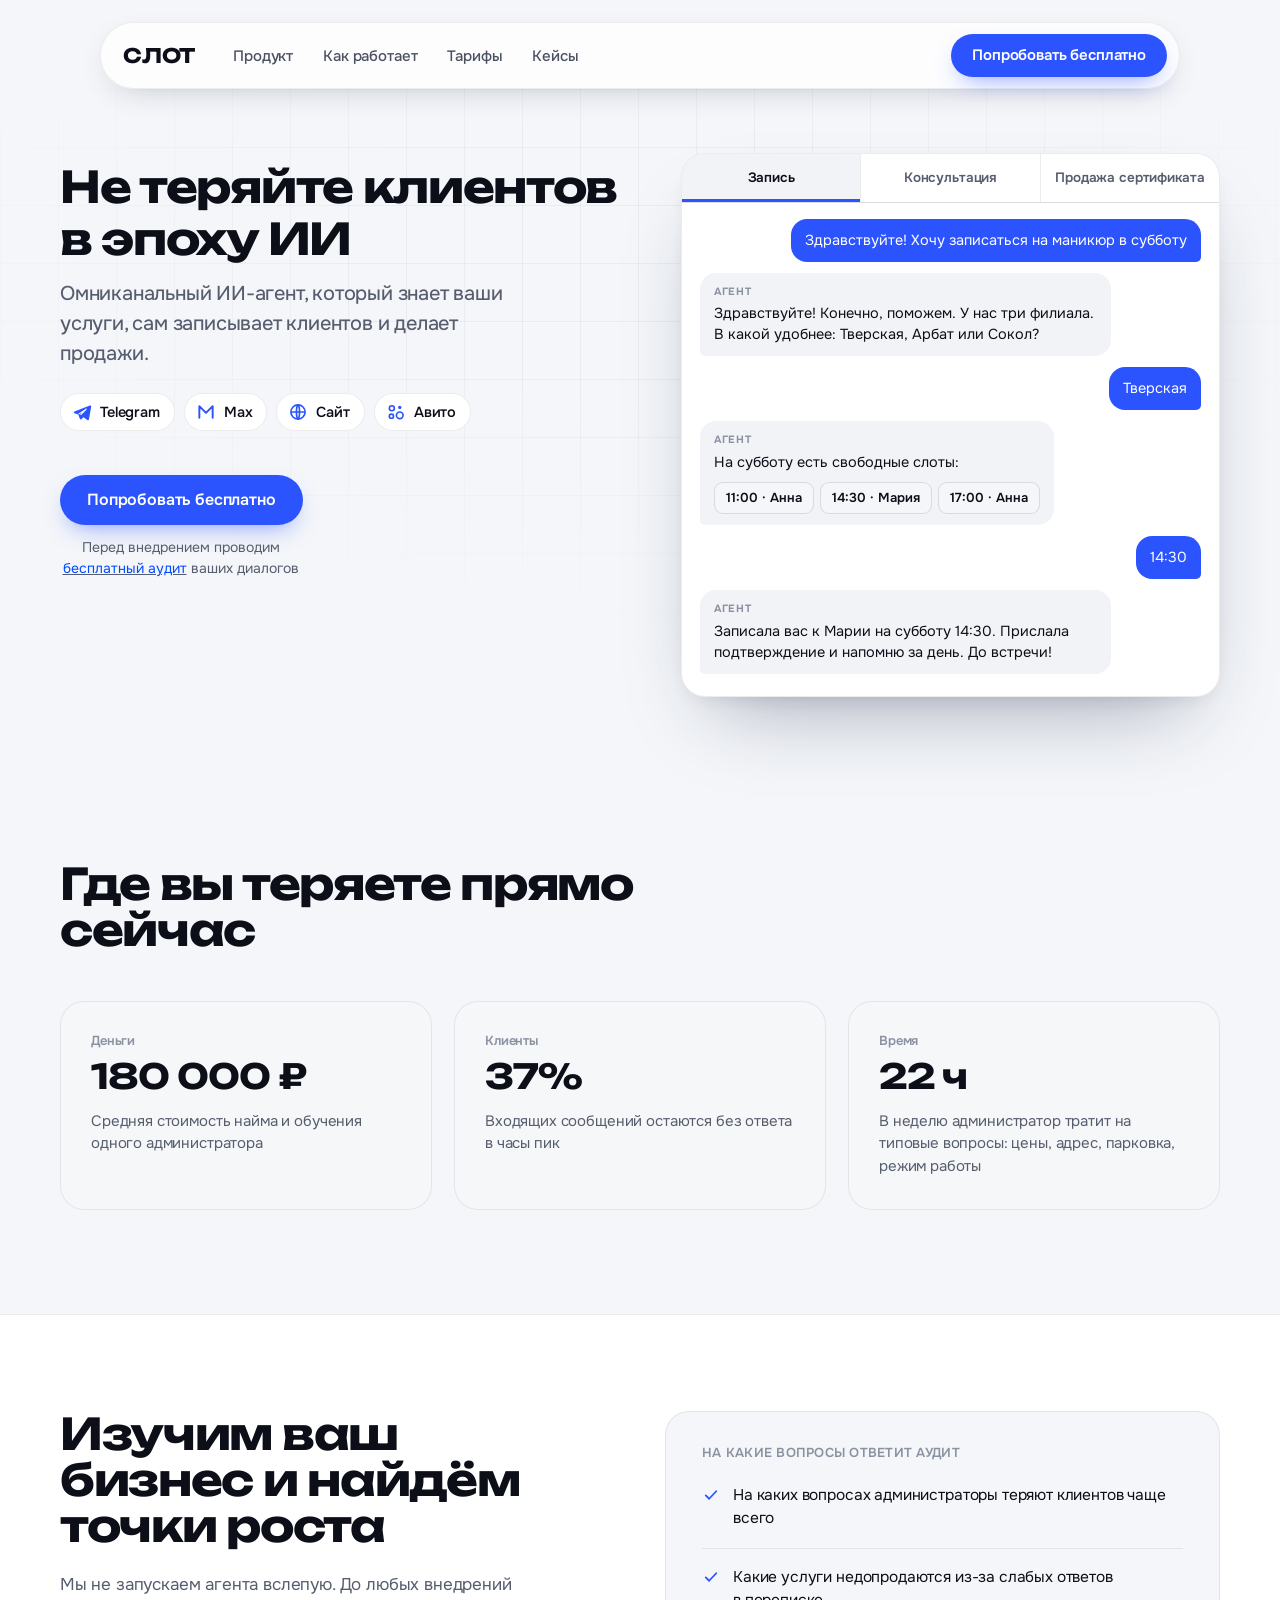
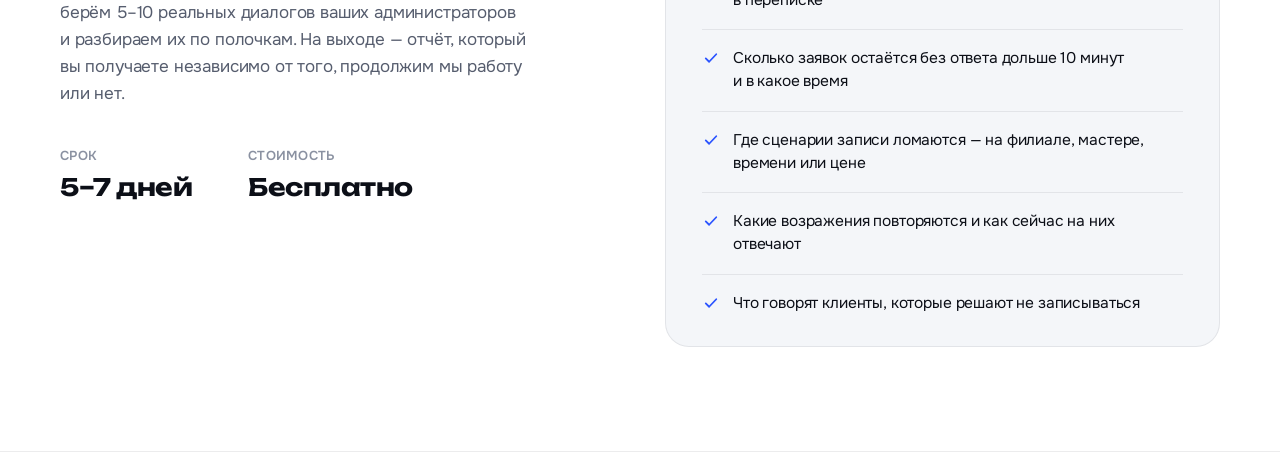
==== commit d36d631e: "Описание изменений" ====
--- a/index.html
+++ b/index.html
@@ -3,2495 +3,260 @@
 <head>
 <meta charset="UTF-8">
 <meta name="viewport" content="width=device-width, initial-scale=1.0">
-<title>ИИ-агент для сетей салонов красоты — черновик</title>
-<style>
-  /* ============================================
-     Минимальный сброс и базовая сетка
-     ============================================ */
-  *, *::before, *::after { box-sizing: border-box; margin: 0; padding: 0; }
-
-  :root {
-    --bg: #f5f3ef;
-    --fg: #0a0a0a;
-    --fg-muted: #6b6b66;
-    --border: #e0ddd6;
-    --accent: #0a0a0a;
-
-    --font-display: Georgia, "Times New Roman", serif;
-    --font-body: -apple-system, BlinkMacSystemFont, "Segoe UI", sans-serif;
-
-    --container: 1400px;
-    --gutter: 32px;
-  }
-
-  html { font-size: 16px; }
-
-  body {
-    background: var(--bg);
-    color: var(--fg);
-    font-family: var(--font-body);
-    line-height: 1.4;
-    -webkit-font-smoothing: antialiased;
-  }
-
-  .container {
-    max-width: var(--container);
-    margin: 0 auto;
-    padding: 0 var(--gutter);
-  }
-
-  /* ============================================
-     NAV
-     ============================================ */
-  .nav {
-    padding: 28px 0;
-    border-bottom: 1px solid var(--border);
-  }
-  .nav__inner {
-    display: flex;
-    align-items: center;
-    justify-content: space-between;
-    gap: 48px;
-  }
-  .nav__logo {
-    font-family: var(--font-display);
-    font-weight: 400;
-    letter-spacing: -0.02em;
-    font-size: 26px;
-  }
-  .nav__links {
-    display: flex;
-    gap: 36px;
-    list-style: none;
-    margin-right: auto;
-    margin-left: 48px;
-  }
-  .nav__links a {
-    color: var(--fg);
-    text-decoration: none;
-    font-size: 15px;
-  }
-  .nav__cta {
-    display: flex;
-    gap: 12px;
-    align-items: center;
-  }
-  .nav__cta a {
-    color: var(--fg);
-    text-decoration: none;
-    font-size: 15px;
-  }
-  .btn {
-    display: inline-block;
-    padding: 12px 20px;
-    border: 1px solid var(--fg);
-    border-radius: 4px;
-    background: transparent;
-    color: var(--fg);
-    text-decoration: none;
-    font-size: 15px;
-    font-family: inherit;
-    cursor: pointer;
-  }
-  .btn--primary {
-    background: var(--fg);
-    color: var(--bg);
-  }
-
-  /* ============================================
-     HERO
-     ============================================ */
-  .hero {
-    padding: 120px 0 160px;
-  }
-  .hero__grid {
-    display: grid;
-    grid-template-columns: 1.1fr 1fr;
-    gap: 80px;
-    align-items: start;
-  }
-  .hero__h1 {
-    font-family: var(--font-display);
-    font-weight: 400;
-    font-size: clamp(38px, 4.4vw, 64px);
-    line-height: 1.05;
-    letter-spacing: -0.02em;
-    color: var(--fg);
-    margin-bottom: 48px;
-  }
-  .hero__sub {
-    font-size: 20px;
-    line-height: 1.5;
-    color: var(--fg);
-    margin-bottom: 24px;
-    max-width: 540px;
-  }
-  .hero__bullets {
-    list-style: none;
-    margin-bottom: 40px;
-    max-width: 540px;
-  }
-  .hero__bullets li {
-    font-size: 17px;
-    line-height: 1.5;
-    color: var(--fg-muted);
-    padding-left: 20px;
-    position: relative;
-    margin-bottom: 10px;
-  }
-  .hero__bullets li::before {
-    content: "—";
-    position: absolute;
-    left: 0;
-    color: var(--fg-muted);
-  }
-  .hero__cta {
-    display: flex;
-    gap: 12px;
-  }
-  .hero__note {
-    margin-top: 24px;
-    padding-top: 24px;
-    border-top: 1px solid var(--border);
-    max-width: 480px;
-    font-size: 14px;
-    line-height: 1.5;
-    color: var(--fg-muted);
-  }
-  .hero__note strong {
-    color: var(--fg);
-    font-weight: 600;
-  }
-
-  /* Демо-чат */
-  .demo-chat {
-    background: transparent;
-    border: 1px solid var(--border);
-    border-radius: 12px;
-    padding: 24px;
-    font-size: 14px;
-  }
-  .demo-chat__tabs {
-    display: flex;
-    gap: 6px;
-    margin-bottom: 24px;
-  }
-  .demo-chat__tab {
-    flex: 1;
-    padding: 0;
-    border: none;
-    background: transparent;
-    cursor: pointer;
-    font-family: inherit;
-    display: flex;
-    flex-direction: column;
-    gap: 8px;
-  }
-  .demo-chat__tab-track {
-    height: 3px;
-    border-radius: 999px;
-    background: var(--border);
-    overflow: hidden;
-  }
-  .demo-chat__tab-fill {
-    display: block;
-    height: 100%;
-    width: 0;
-    background: var(--fg);
-    border-radius: 999px;
-  }
-  .demo-chat__tab-label {
-    font-size: 12px;
-    color: var(--fg-muted);
-    text-align: left;
-    transition: color 0.2s ease;
-  }
-  .demo-chat__tab--active .demo-chat__tab-label {
-    color: var(--fg);
-  }
-  .demo-chat__messages {
-    display: flex;
-    flex-direction: column;
-    gap: 12px;
-    min-height: 380px;
-  }
-  .demo-chat__pane { display: none; }
-  .demo-chat__pane--active { display: flex; flex-direction: column; gap: 12px; }
-  .msg {
-    max-width: 80%;
-    padding: 10px 14px;
-    border-radius: 12px;
-    line-height: 1.4;
-  }
-  .msg--client {
-    align-self: flex-end;
-    background: #0a0a0a;
-    color: #ffffff;
-    border-bottom-right-radius: 4px;
-  }
-  .msg--agent {
-    align-self: flex-start;
-    background: rgba(10, 10, 10, 0.06);
-    color: var(--fg);
-    border-bottom-left-radius: 4px;
-  }
-  .msg__label {
-    font-size: 11px;
-    color: var(--fg-muted);
-    text-transform: uppercase;
-    letter-spacing: 0.08em;
-    margin-bottom: 4px;
-  }
-  .msg__slots {
-    display: flex;
-    flex-wrap: wrap;
-    gap: 6px;
-    margin-top: 8px;
-  }
-  .msg__slot {
-    padding: 4px 10px;
-    border: 1px solid var(--border);
-    border-radius: 16px;
-    font-size: 12px;
-    color: var(--fg-muted);
-    background: transparent;
-  }
-
-  /* ============================================
-     PROBLEMS
-     ============================================ */
-  .problems {
-    padding: 140px 0;
-    border-top: 1px solid var(--border);
-  }
-  .problems__h2 {
-    font-family: var(--font-display);
-    font-weight: 400;
-    font-size: clamp(40px, 5vw, 72px);
-    letter-spacing: -0.02em;
-    line-height: 1;
-    margin-bottom: 100px;
-  }
-  .problems__grid {
-    display: grid;
-    grid-template-columns: repeat(3, 1fr);
-    gap: 1px;
-    background: var(--border);
-    border-top: 1px solid var(--border);
-    border-bottom: 1px solid var(--border);
-  }
-  .problem-card {
-    background: var(--bg);
-    padding: 56px 40px;
-    display: flex;
-    flex-direction: column;
-    min-height: 300px;
-  }
-  .problem-card__eyebrow {
-    font-size: 13px;
-    color: var(--fg-muted);
-    text-transform: uppercase;
-    letter-spacing: 0.12em;
-    margin-bottom: 24px;
-  }
-  .problem-card__stat {
-    font-family: var(--font-display);
-    font-weight: 400;
-    font-size: clamp(42px, 5vw, 68px);
-    line-height: 0.95;
-    letter-spacing: -0.03em;
-    margin-bottom: 20px;
-  }
-  .problem-card__stat-label {
-    font-size: 16px;
-    color: var(--fg-muted);
-    line-height: 1.45;
-    max-width: 320px;
-  }
-
-  /* ============================================
-     WHY US
-     ============================================ */
-  .why {
-    padding: 140px 0;
-    border-top: 1px solid var(--border);
-  }
-  .why__header {
-    text-align: center;
-    margin-bottom: 80px;
-  }
-  .why__eyebrow {
-    font-size: 13px;
-    color: var(--fg-muted);
-    text-transform: uppercase;
-    letter-spacing: 0.12em;
-    margin-bottom: 20px;
-  }
-  .why__h2 {
-    font-family: var(--font-display);
-    font-weight: 400;
-    font-size: clamp(36px, 4.4vw, 60px);
-    letter-spacing: -0.02em;
-    line-height: 1.05;
-    max-width: 880px;
-    margin: 0 auto;
-  }
-  .why__grid {
-    display: grid;
-    grid-template-columns: repeat(2, 1fr);
-    gap: 20px;
-    max-width: 1180px;
-    margin: 0 auto;
-  }
-  .why-card {
-    background: rgba(10, 10, 10, 0.035);
-    border-radius: 16px;
-    padding: 36px 36px 40px;
-  }
-  .why-card__title {
-    font-size: 22px;
-    font-weight: 600;
-    letter-spacing: -0.01em;
-    margin-bottom: 16px;
-    color: var(--fg);
-    display: flex;
-    align-items: center;
-    gap: 12px;
-  }
-  .why-card__icon {
-    width: 28px;
-    height: 28px;
-    border-radius: 50%;
-    background: rgba(10, 10, 10, 0.12);
-    flex-shrink: 0;
-  }
-  .why-card__text {
-    font-size: 16px;
-    line-height: 1.55;
-    color: var(--fg-muted);
-  }
-  .why-card__list {
-    list-style: none;
-    margin-top: 4px;
-  }
-  .why-card__list li {
-    font-size: 16px;
-    line-height: 1.5;
-    color: var(--fg-muted);
-    padding-left: 20px;
-    position: relative;
-    margin-bottom: 10px;
-  }
-  .why-card__list li::before {
-    content: "—";
-    position: absolute;
-    left: 0;
-    color: var(--fg-muted);
-  }
-  .why-card__list li:last-child { margin-bottom: 0; }
-
-  /* ============================================
-     AUDIT DETAILED
-     ============================================ */
-  .audit {
-    padding: 140px 0;
-    border-top: 1px solid var(--border);
-  }
-  .audit__grid {
-    display: grid;
-    grid-template-columns: 1.25fr 1fr;
-    gap: 100px;
-    align-items: start;
-  }
-  .audit__eyebrow {
-    font-size: 13px;
-    color: var(--fg-muted);
-    text-transform: uppercase;
-    letter-spacing: 0.12em;
-    margin-bottom: 24px;
-  }
-  .audit__h2 {
-    font-family: var(--font-display);
-    font-weight: 400;
-    font-size: clamp(36px, 4.4vw, 60px);
-    letter-spacing: -0.02em;
-    line-height: 1.05;
-    margin-bottom: 32px;
-  }
-  .audit__intro {
-    font-size: 18px;
-    line-height: 1.55;
-    color: var(--fg-muted);
-    margin-bottom: 36px;
-    max-width: 540px;
-  }
-  .audit__meta {
-    display: flex;
-    gap: 20px;
-    padding-top: 32px;
-    border-top: 1px solid var(--border);
-    max-width: 540px;
-  }
-  .audit__meta-item { flex: 0 0 auto; min-width: 160px; }
-  .audit__meta-label {
-    font-size: 12px;
-    text-transform: uppercase;
-    letter-spacing: 0.12em;
-    color: var(--fg-muted);
-    margin-bottom: 8px;
-  }
-  .audit__meta-value {
-    font-family: var(--font-display);
-    font-size: 28px;
-    letter-spacing: -0.01em;
-    line-height: 1.1;
-  }
-  .audit__questions-label {
-    font-size: 13px;
-    color: var(--fg-muted);
-    text-transform: uppercase;
-    letter-spacing: 0.12em;
-    margin-bottom: 28px;
-  }
-  .audit__questions { list-style: none; }
-  .audit__questions li {
-    padding: 24px 0;
-    border-bottom: 1px solid var(--border);
-    font-size: 19px;
-    line-height: 1.4;
-    color: var(--fg);
-  }
-  .audit__questions li:first-child {
-    border-top: 1px solid var(--border);
-  }
-  .audit__questions li:last-child {
-    border-bottom: none;
-  }
-
-  /* ============================================
-     STEPS 1-2-3
-     ============================================ */
-  .steps {
-    padding: 140px 0;
-    border-top: 1px solid var(--border);
-  }
-  .steps__header {
-    margin-bottom: 80px;
-    max-width: 760px;
-  }
-  .steps__eyebrow {
-    font-size: 13px;
-    color: var(--fg-muted);
-    text-transform: uppercase;
-    letter-spacing: 0.12em;
-    margin-bottom: 20px;
-  }
-  .steps__h2 {
-    font-family: var(--font-display);
-    font-weight: 400;
-    font-size: clamp(36px, 4.4vw, 60px);
-    letter-spacing: -0.02em;
-    line-height: 1.05;
-  }
-  .steps__grid {
-    display: grid;
-    grid-template-columns: repeat(2, 1fr);
-    gap: 1px;
-    background: var(--border);
-    border-top: 1px solid var(--border);
-    border-bottom: 1px solid var(--border);
-    border-left: 1px solid var(--border);
-    border-right: 1px solid var(--border);
-  }
-  .step {
-    background: var(--bg);
-    padding: 48px 36px 56px;
-    display: flex;
-    flex-direction: column;
-    min-height: 340px;
-  }
-  .step__num {
-    font-family: var(--font-display);
-    font-weight: 400;
-    font-size: clamp(56px, 6vw, 88px);
-    line-height: 1;
-    letter-spacing: -0.03em;
-    margin-bottom: 32px;
-    color: var(--fg);
-  }
-  .step__title {
-    font-family: var(--font-display);
-    font-weight: 400;
-    font-size: clamp(24px, 2.2vw, 30px);
-    line-height: 1.15;
-    letter-spacing: -0.015em;
-    margin-bottom: 16px;
-    color: var(--fg);
-  }
-  .step__text {
-    font-size: 16px;
-    line-height: 1.55;
-    color: var(--fg-muted);
-  }
-
-  /* ============================================
-     QUALITY (два текстовых блока)
-     ============================================ */
-  .quality {
-    padding: 140px 0;
-    border-top: 1px solid var(--border);
-  }
-  .quality__header {
-    text-align: left;
-    margin-bottom: 100px;
-  }
-  .quality__h2 {
-    font-family: var(--font-display);
-    font-weight: 400;
-    font-size: clamp(36px, 4.4vw, 60px);
-    letter-spacing: -0.02em;
-    line-height: 1.05;
-    max-width: 880px;
-  }
-  .quality__grid {
-    display: grid;
-    grid-template-columns: 1fr 1px 1fr;
-    gap: 80px;
-    align-items: start;
-  }
-  .quality__divider {
-    background: var(--border);
-    width: 1px;
-    align-self: stretch;
-  }
-  .quality__item-icon {
-    width: 44px;
-    height: 44px;
-    border-radius: 50%;
-    background: rgba(10, 10, 10, 0.12);
-    margin-bottom: 28px;
-  }
-  .quality__item-title {
-    font-family: var(--font-display);
-    font-weight: 400;
-    font-size: clamp(28px, 2.8vw, 36px);
-    line-height: 1.15;
-    letter-spacing: -0.015em;
-    margin-bottom: 24px;
-    color: var(--fg);
-  }
-  .quality__item-text {
-    font-size: 17px;
-    line-height: 1.55;
-    color: var(--fg-muted);
-  }
-  .quality__item-text mark {
-    background: rgba(10, 10, 10, 0.08);
-    color: var(--fg);
-    padding: 1px 4px;
-    border-radius: 2px;
-  }
-
-  /* ============================================
-     FEATURES (scroll-stacking)
-     ============================================ */
-  .features {
-    border-top: 1px solid var(--border);
-  }
-  .features__header {
-    padding: 140px 0 80px;
-  }
-  .features__h2 {
-    font-family: var(--font-display);
-    font-weight: 400;
-    font-size: clamp(36px, 4.4vw, 60px);
-    letter-spacing: -0.02em;
-    line-height: 1.05;
-    max-width: 760px;
-  }
-  /* Высокая зона прокрутки: по экрану на каждую функцию */
-  .features__scroll {
-    position: relative;
-    height: 300vh;
-  }
-  .features__sticky {
-    position: sticky;
-    top: 0;
-    height: 100vh;
-    display: flex;
-    align-items: center;
-    overflow: hidden;
-  }
-  .features__viewport {
-    width: 100%;
-  }
-  .feature__grid {
-    display: grid;
-    grid-template-columns: 1fr 1fr;
-    gap: 80px;
-    align-items: center;
-  }
-  /* Левая колонка — стек карточек */
-  .feature__stack {
-    position: relative;
-    min-height: 320px;
-  }
-  .feature__card {
-    position: absolute;
-    left: 0;
-    right: 0;
-    top: 56px;
-    display: flex;
-    flex-direction: column;
-    justify-content: flex-start;
-    background: var(--bg);
-    transition: transform 0.45s cubic-bezier(0.4, 0, 0.2, 1), opacity 0.45s ease;
-  }
-  /* Карточка ещё не дошла — ждёт снизу */
-  .feature__card--next {
-    transform: translateY(40px);
-    opacity: 0;
-    pointer-events: none;
-  }
-  /* Активная карточка */
-  .feature__card--active {
-    transform: translateY(0);
-    opacity: 1;
-  }
-  /* Карточка уже ушла вверх — «стэкнулась» */
-  .feature__card--done {
-    transform: translateY(-32px);
-    opacity: 0;
-    pointer-events: none;
-  }
-  .feature__num {
-    font-family: var(--font-display);
-    font-size: 16px;
-    color: var(--fg-muted);
-    letter-spacing: 0.02em;
-    margin-bottom: 20px;
-  }
-  .feature__title {
-    font-family: var(--font-display);
-    font-weight: 400;
-    font-size: clamp(28px, 3vw, 40px);
-    letter-spacing: -0.02em;
-    line-height: 1.1;
-    margin-bottom: 24px;
-  }
-  .feature__text {
-    font-size: 18px;
-    line-height: 1.6;
-    color: var(--fg-muted);
-    max-width: 460px;
-  }
-  .feature__tag {
-    display: inline-block;
-    margin-top: 24px;
-    padding: 8px 16px;
-    border: 1px solid var(--border);
-    border-radius: 999px;
-    font-size: 14px;
-    color: var(--fg);
-    align-self: flex-start;
-  }
-  /* Правая колонка — стек чатов */
-  .feature__media {
-    position: relative;
-    min-height: 460px;
-  }
-  .feature__chat {
-    position: absolute;
-    inset: 0;
-    display: flex;
-    align-items: center;
-    justify-content: center;
-    transition: opacity 0.45s ease, transform 0.45s cubic-bezier(0.4, 0, 0.2, 1);
-  }
-  .feature__chat--next {
-    opacity: 0;
-    transform: translateY(24px) scale(0.98);
-    pointer-events: none;
-  }
-  .feature__chat--active {
-    opacity: 1;
-    transform: translateY(0) scale(1);
-  }
-  .feature__chat--done {
-    opacity: 0;
-    transform: translateY(-24px) scale(0.98);
-    pointer-events: none;
-  }
-  .feature__chat .demo-chat {
-    max-width: 460px;
-    width: 100%;
-  }
-  .feature__chat .demo-chat__messages {
-    min-height: 0;
-  }
-  /* Прогресс-индикатор слева */
-  .features__progress {
-    display: flex;
-    gap: 8px;
-    margin-bottom: 40px;
-  }
-  .features__progress-dot {
-    width: 28px;
-    height: 3px;
-    border-radius: 999px;
-    background: var(--border);
-    transition: background 0.3s ease;
-  }
-  .features__progress-dot--active {
-    background: var(--fg);
-  }
-
-  /* ============================================
-     ADVANTAGES
-     ============================================ */
-  .adv {
-    padding: 140px 0;
-    border-top: 1px solid var(--border);
-  }
-  .adv__header {
-    margin-bottom: 64px;
-    max-width: 760px;
-  }
-  .adv__h2 {
-    font-family: var(--font-display);
-    font-weight: 400;
-    font-size: clamp(36px, 4.4vw, 60px);
-    letter-spacing: -0.02em;
-    line-height: 1.05;
-    margin-bottom: 20px;
-  }
-  .adv__intro {
-    font-size: 17px;
-    line-height: 1.55;
-    color: var(--fg-muted);
-    max-width: 520px;
-  }
-  /* Коллаж */
-  .adv__collage {
-    position: relative;
-    background: rgba(10, 10, 10, 0.03);
-    border: 1px solid var(--border);
-    border-radius: 16px;
-    padding: 56px 40px;
-    display: grid;
-    grid-template-columns: 1fr auto 1fr;
-    gap: 32px;
-    align-items: center;
-    margin-bottom: 80px;
-  }
-  .adv__side {
-    display: flex;
-    flex-direction: column;
-    gap: 20px;
-  }
-  /* Центральный чат */
-  .adv__chat {
-    width: 320px;
-    background: var(--bg);
-    border: 1px solid var(--border);
-    border-radius: 14px;
-    overflow: hidden;
-    box-shadow: 0 12px 40px rgba(10, 10, 10, 0.10);
-  }
-  .adv__chat-head {
-    display: flex;
-    align-items: center;
-    gap: 10px;
-    padding: 14px 16px;
-    border-bottom: 1px solid var(--border);
-    font-size: 14px;
-    font-weight: 600;
-  }
-  .adv__chat-avatar {
-    width: 24px;
-    height: 24px;
-    border-radius: 50%;
-    background: rgba(10, 10, 10, 0.12);
-  }
-  .adv__chat-body {
-    padding: 18px 16px;
-    display: flex;
-    flex-direction: column;
-    gap: 10px;
-  }
-  /* Карточки-спутники */
-  .adv-card {
-    background: var(--bg);
-    border: 1px solid var(--border);
-    border-radius: 12px;
-    padding: 16px 18px;
-  }
-  .adv-card__label {
-    font-size: 11px;
-    text-transform: uppercase;
-    letter-spacing: 0.1em;
-    color: var(--fg-muted);
-    margin-bottom: 12px;
-  }
-  .adv-card__channels {
-    display: flex;
-    flex-wrap: wrap;
-    gap: 6px;
-  }
-  .adv-card__channel {
-    padding: 5px 10px;
-    border: 1px solid var(--border);
-    border-radius: 999px;
-    font-size: 12px;
-    color: var(--fg-muted);
-  }
-  .adv-card__channel--active {
-    background: var(--fg);
-    color: var(--bg);
-    border-color: var(--fg);
-  }
-  .adv-card__row {
-    display: flex;
-    justify-content: space-between;
-    align-items: center;
-    font-size: 13px;
-    padding: 7px 0;
-  }
-  .adv-card__row + .adv-card__row {
-    border-top: 1px solid var(--border);
-  }
-  .adv-card__row-key { color: var(--fg-muted); }
-  .adv-card__row-val { color: var(--fg); font-weight: 500; }
-  .adv-card__rule {
-    display: flex;
-    align-items: center;
-    gap: 8px;
-    font-size: 13px;
-    color: var(--fg-muted);
-    padding: 6px 0;
-  }
-  .adv-card__rule-mark {
-    width: 14px;
-    height: 14px;
-    border-radius: 50%;
-    border: 1px solid var(--border);
-    flex-shrink: 0;
-  }
-  /* Текст преимуществ под коллажем */
-  .adv__grid {
-    display: grid;
-    grid-template-columns: repeat(3, 1fr);
-    gap: 1px;
-    background: var(--border);
-    border-top: 1px solid var(--border);
-    border-bottom: 1px solid var(--border);
-  }
-  .adv-item {
-    background: var(--bg);
-    padding: 44px 32px 48px;
-  }
-  .adv-item__title {
-    font-family: var(--font-display);
-    font-weight: 400;
-    font-size: clamp(22px, 2.2vw, 28px);
-    letter-spacing: -0.015em;
-    line-height: 1.15;
-    margin-bottom: 14px;
-  }
-  .adv-item__text {
-    font-size: 16px;
-    line-height: 1.55;
-    color: var(--fg-muted);
-  }
-
-  /* ============================================
-     CALCULATOR
-     ============================================ */
-  .calc {
-    padding: 140px 0;
-    border-top: 1px solid var(--border);
-  }
-  .calc__header {
-    margin-bottom: 64px;
-    max-width: 760px;
-  }
-  .calc__h2 {
-    font-family: var(--font-display);
-    font-weight: 400;
-    font-size: clamp(36px, 4.4vw, 60px);
-    letter-spacing: -0.02em;
-    line-height: 1.05;
-    margin-bottom: 20px;
-  }
-  .calc__intro {
-    font-size: 17px;
-    line-height: 1.55;
-    color: var(--fg-muted);
-    max-width: 560px;
-  }
-  .calc__grid {
-    display: grid;
-    grid-template-columns: 1fr 1fr;
-    gap: 1px;
-    background: var(--border);
-    border: 1px solid var(--border);
-    border-radius: 16px;
-  }
-  .calc__panel {
-    background: var(--bg);
-    padding: 44px 40px;
-  }
-  .calc__panel:first-child {
-    border-radius: 16px 0 0 16px;
-  }
-  .calc__panel:last-child {
-    border-radius: 0 16px 16px 0;
-  }
-  .calc__panel-label {
-    font-size: 13px;
-    text-transform: uppercase;
-    letter-spacing: 0.12em;
-    color: var(--fg-muted);
-    margin-bottom: 32px;
-  }
-  .calc-field {
-    margin-bottom: 28px;
-  }
-  .calc-field:last-child { margin-bottom: 0; }
-  .calc-field__row {
-    display: flex;
-    justify-content: space-between;
-    align-items: baseline;
-    margin-bottom: 12px;
-    gap: 16px;
-  }
-  .calc-field__label {
-    font-size: 16px;
-    color: var(--fg);
-  }
-  .calc-field__value {
-    font-family: var(--font-display);
-    font-size: 20px;
-    letter-spacing: -0.01em;
-    color: var(--fg);
-    white-space: nowrap;
-  }
-  .calc-field input[type="range"] {
-    -webkit-appearance: none;
-    appearance: none;
-    width: 100%;
-    height: 1px;
-    background: var(--border);
-    outline: none;
-    cursor: pointer;
-  }
-  .calc-field input[type="range"]::-webkit-slider-thumb {
-    -webkit-appearance: none;
-    appearance: none;
-    width: 20px;
-    height: 20px;
-    border-radius: 50%;
-    background: var(--bg);
-    border: 1px solid var(--fg);
-    cursor: pointer;
-  }
-  .calc-field input[type="range"]::-moz-range-thumb {
-    width: 20px;
-    height: 20px;
-    border-radius: 50%;
-    background: var(--bg);
-    border: 1px solid var(--fg);
-    cursor: pointer;
-  }
-  .calc__result-block {
-    margin-bottom: 36px;
-  }
-  .calc__result-block:last-of-type { margin-bottom: 0; }
-  .calc__result-label {
-    font-size: 13px;
-    text-transform: uppercase;
-    letter-spacing: 0.12em;
-    color: var(--fg-muted);
-    margin-bottom: 20px;
-  }
-  .calc__line {
-    display: flex;
-    justify-content: space-between;
-    align-items: baseline;
-    padding: 14px 0;
-    border-bottom: 1px solid var(--border);
-    gap: 16px;
-  }
-  .calc__line:first-of-type { border-top: 1px solid var(--border); }
-  .calc__line-label {
-    font-size: 15px;
-    color: var(--fg-muted);
-    line-height: 1.4;
-  }
-  .calc__tip {
-    position: relative;
-    display: inline-flex;
-    align-items: center;
-    justify-content: center;
-    width: 16px;
-    height: 16px;
-    margin-left: 6px;
-    border-radius: 50%;
-    border: 1px solid var(--border);
-    font-size: 10px;
-    color: var(--fg-muted);
-    cursor: help;
-    vertical-align: middle;
-    flex-shrink: 0;
-  }
-  .calc__tip-text {
-    position: absolute;
-    top: calc(100% + 10px);
-    left: 50%;
-    transform: translateX(-50%);
-    width: 260px;
-    background: var(--fg);
-    color: var(--bg);
-    font-size: 13px;
-    line-height: 1.45;
-    text-align: left;
-    padding: 12px 14px;
-    border-radius: 8px;
-    opacity: 0;
-    visibility: hidden;
-    transition: opacity 0.15s ease;
-    z-index: 10;
-    pointer-events: none;
-  }
-  .calc__tip-text::after {
-    content: "";
-    position: absolute;
-    bottom: 100%;
-    left: 50%;
-    transform: translateX(-50%);
-    border: 6px solid transparent;
-    border-bottom-color: var(--fg);
-  }
-  .calc__tip:hover .calc__tip-text {
-    opacity: 1;
-    visibility: visible;
-  }
-  .calc__line-value {
-    font-family: var(--font-display);
-    font-size: 20px;
-    letter-spacing: -0.01em;
-    color: var(--fg);
-    white-space: nowrap;
-  }
-  .calc__total {
-    display: flex;
-    justify-content: space-between;
-    align-items: baseline;
-    padding-top: 28px;
-    margin-top: 8px;
-    gap: 16px;
-  }
-  .calc__total-label {
-    font-family: var(--font-display);
-    font-size: clamp(22px, 2.2vw, 28px);
-    letter-spacing: -0.015em;
-    color: var(--fg);
-  }
-  .calc__total-value {
-    font-family: var(--font-display);
-    font-size: clamp(32px, 4vw, 52px);
-    letter-spacing: -0.02em;
-    line-height: 1;
-    color: var(--fg);
-    white-space: nowrap;
-  }
-  .calc__total--year .calc__total-label,
-  .calc__total--year .calc__total-value {
-    color: var(--fg-muted);
-  }
-  .calc__total--year {
-    padding-top: 8px;
-  }
-  .calc__total--year .calc__total-value {
-    font-size: clamp(20px, 2.2vw, 28px);
-  }
-
-  /* ============================================
-     OBJECTIONS (аккордеон)
-     ============================================ */
-  .objections {
-    padding: 140px 0;
-    border-top: 1px solid var(--border);
-  }
-  .objections__header {
-    margin-bottom: 80px;
-    max-width: 760px;
-  }
-  .objections__h2 {
-    font-family: var(--font-display);
-    font-weight: 400;
-    font-size: clamp(36px, 4.4vw, 60px);
-    letter-spacing: -0.02em;
-    line-height: 1.05;
-  }
-  .objections__list {
-    border-top: 1px solid var(--border);
-  }
-  .objection {
-    border-bottom: 1px solid var(--border);
-  }
-  .objection__summary {
-    list-style: none;
-    cursor: pointer;
-    padding: 32px 0;
-    display: grid;
-    grid-template-columns: 1fr auto;
-    gap: 24px;
-    align-items: center;
-    font-family: var(--font-display);
-    font-weight: 400;
-    font-size: clamp(22px, 2.2vw, 30px);
-    line-height: 1.2;
-    letter-spacing: -0.015em;
-    color: var(--fg);
-  }
-  .objection__summary::-webkit-details-marker { display: none; }
-  .objection__icon {
-    width: 32px;
-    height: 32px;
-    border-radius: 50%;
-    border: 1px solid var(--border);
-    display: flex;
-    align-items: center;
-    justify-content: center;
-    flex-shrink: 0;
-    transition: transform 0.2s ease, background 0.2s ease;
-    position: relative;
-  }
-  .objection__icon::before,
-  .objection__icon::after {
-    content: "";
-    position: absolute;
-    background: var(--fg);
-    transition: transform 0.2s ease;
-  }
-  .objection__icon::before {
-    width: 12px;
-    height: 1px;
-  }
-  .objection__icon::after {
-    width: 1px;
-    height: 12px;
-  }
-  .objection[open] .objection__icon::after {
-    transform: rotate(90deg);
-  }
-  .objection__body {
-    padding: 0 0 36px;
-    max-width: 820px;
-    font-size: 17px;
-    line-height: 1.6;
-    color: var(--fg-muted);
-  }
-
-  /* ============================================
-     FAQ
-     ============================================ */
-  .faq {
-    padding: 140px 0;
-    border-top: 1px solid var(--border);
-  }
-  .faq__grid {
-    display: grid;
-    grid-template-columns: 1fr 1.4fr;
-    gap: 100px;
-    align-items: start;
-  }
-  .faq__h2 {
-    font-family: var(--font-display);
-    font-weight: 400;
-    font-size: clamp(36px, 4.4vw, 60px);
-    letter-spacing: -0.02em;
-    line-height: 1.05;
-    margin-bottom: 24px;
-  }
-  .faq__intro {
-    font-size: 17px;
-    line-height: 1.55;
-    color: var(--fg-muted);
-    max-width: 380px;
-  }
-  .faq__list {
-    border-top: 1px solid var(--border);
-  }
-  .faq-item {
-    border-bottom: 1px solid var(--border);
-  }
-  .faq-item__summary {
-    list-style: none;
-    cursor: pointer;
-    padding: 24px 0;
-    display: grid;
-    grid-template-columns: 1fr auto;
-    gap: 24px;
-    align-items: center;
-    font-size: 18px;
-    font-weight: 500;
-    line-height: 1.35;
-    color: var(--fg);
-  }
-  .faq-item__summary::-webkit-details-marker { display: none; }
-  .faq-item__icon {
-    width: 24px;
-    height: 24px;
-    flex-shrink: 0;
-    position: relative;
-  }
-  .faq-item__icon::before,
-  .faq-item__icon::after {
-    content: "";
-    position: absolute;
-    top: 50%;
-    left: 50%;
-    background: var(--fg-muted);
-    transition: transform 0.2s ease;
-  }
-  .faq-item__icon::before {
-    width: 12px;
-    height: 1px;
-    transform: translate(-50%, -50%);
-  }
-  .faq-item__icon::after {
-    width: 1px;
-    height: 12px;
-    transform: translate(-50%, -50%);
-  }
-  .faq-item[open] .faq-item__icon::after {
-    transform: translate(-50%, -50%) rotate(90deg);
-  }
-  .faq-item__body {
-    padding: 0 0 24px;
-    font-size: 16px;
-    line-height: 1.55;
-    color: var(--fg-muted);
-    max-width: 640px;
-  }
-
-  /* ============================================
-     PRICING
-     ============================================ */
-  .pricing {
-    padding: 140px 0;
-    border-top: 1px solid var(--border);
-  }
-  .pricing__header {
-    text-align: center;
-    margin-bottom: 80px;
-  }
-  .pricing__h2 {
-    font-family: var(--font-display);
-    font-weight: 400;
-    font-size: clamp(36px, 4.4vw, 60px);
-    letter-spacing: -0.02em;
-    line-height: 1.05;
-    margin-bottom: 16px;
-  }
-  .pricing__sub {
-    font-size: 17px;
-    color: var(--fg-muted);
-    max-width: 540px;
-    margin: 0 auto;
-  }
-  .pricing__grid {
-    display: grid;
-    grid-template-columns: repeat(3, 1fr);
-    gap: 20px;
-    margin-bottom: 60px;
-  }
-  .plan {
-    background: rgba(10, 10, 10, 0.03);
-    border: 1px solid var(--border);
-    border-radius: 16px;
-    padding: 36px 32px 40px;
-    display: flex;
-    flex-direction: column;
-  }
-  .plan--featured {
-    background: var(--fg);
-    color: var(--bg);
-    border-color: var(--fg);
-  }
-  .plan__badge {
-    display: inline-block;
-    align-self: flex-start;
-    padding: 4px 10px;
-    border-radius: 999px;
-    background: rgba(255, 255, 255, 0.15);
-    color: var(--bg);
-    font-size: 11px;
-    text-transform: uppercase;
-    letter-spacing: 0.12em;
-    margin-bottom: 20px;
-  }
-  .plan__name {
-    font-size: 14px;
-    text-transform: uppercase;
-    letter-spacing: 0.12em;
-    color: var(--fg-muted);
-    margin-bottom: 16px;
-  }
-  .plan--featured .plan__name { color: rgba(255, 255, 255, 0.7); }
-  .plan__price {
-    font-family: var(--font-display);
-    font-weight: 400;
-    font-size: clamp(36px, 3.6vw, 48px);
-    line-height: 1;
-    letter-spacing: -0.02em;
-    margin-bottom: 4px;
-  }
-  .plan__price-sub {
-    font-size: 14px;
-    color: var(--fg-muted);
-    margin-bottom: 28px;
-  }
-  .plan--featured .plan__price-sub { color: rgba(255, 255, 255, 0.7); }
-  .plan__features {
-    list-style: none;
-    margin-bottom: 32px;
-    flex-grow: 1;
-  }
-  .plan__features li {
-    font-size: 15px;
-    line-height: 1.5;
-    padding: 10px 0;
-    border-bottom: 1px solid rgba(10, 10, 10, 0.08);
-    color: var(--fg);
-  }
-  .plan--featured .plan__features li {
-    color: var(--bg);
-    border-bottom-color: rgba(255, 255, 255, 0.15);
-  }
-  .plan__features li:last-child { border-bottom: none; }
-  .plan__cta {
-    display: inline-block;
-    padding: 14px 24px;
-    border: 1px solid var(--fg);
-    border-radius: 4px;
-    background: transparent;
-    color: var(--fg);
-    text-decoration: none;
-    font-size: 15px;
-    text-align: center;
-  }
-  .plan--featured .plan__cta {
-    background: var(--bg);
-    color: var(--fg);
-    border-color: var(--bg);
-  }
-  .pricing__trial {
-    border-top: 1px solid var(--border);
-    padding-top: 60px;
-    display: grid;
-    grid-template-columns: 1fr 1.4fr;
-    gap: 80px;
-    align-items: start;
-  }
-  .pricing__trial-title {
-    font-family: var(--font-display);
-    font-weight: 400;
-    font-size: clamp(24px, 2.4vw, 32px);
-    line-height: 1.15;
-    letter-spacing: -0.015em;
-  }
-  .pricing__trial-text {
-    font-size: 17px;
-    line-height: 1.55;
-    color: var(--fg-muted);
-    margin-bottom: 28px;
-  }
-  .pricing__trial-cta {
-    display: flex;
-    gap: 12px;
-    flex-wrap: wrap;
-  }
-
-  @media (max-width: 980px) {
-    .hero__grid { grid-template-columns: 1fr; gap: 60px; }
-    .problems__grid { grid-template-columns: 1fr; }
-    .why__grid { grid-template-columns: 1fr; }
-    .audit__grid { grid-template-columns: 1fr; gap: 60px; }
-    .steps__grid { grid-template-columns: 1fr; }
-    .feature__grid { grid-template-columns: 1fr; gap: 48px; }
-    /* Мобайл: отключаем scroll-stacking, обычный поток */
-    .features__scroll { height: auto; }
-    .features__sticky { position: static; height: auto; display: block; overflow: visible; }
-    .feature__stack { min-height: 0; }
-    .feature__card {
-      position: static;
-      transform: none;
-      opacity: 1;
-      pointer-events: auto;
-      margin-bottom: 56px;
-    }
-    .feature__card:last-child { margin-bottom: 0; }
-    .features__progress { display: none; }
-    .feature__media { min-height: 0; margin-top: 32px; }
-    .feature__chat {
-      position: static;
-      transform: none;
-      opacity: 1;
-      pointer-events: auto;
-      margin-bottom: 32px;
-    }
-    .feature__chat:last-child { margin-bottom: 0; }
-    .adv__collage { grid-template-columns: 1fr; justify-items: center; }
-    .adv__grid { grid-template-columns: 1fr; }
-    .quality__grid { grid-template-columns: 1fr; gap: 60px; }
-    .quality__divider { display: none; }
-    .calc__grid { grid-template-columns: 1fr; }
-    .calc__panel:first-child { border-radius: 16px 16px 0 0; }
-    .calc__panel:last-child { border-radius: 0 0 16px 16px; }
-    .faq__grid { grid-template-columns: 1fr; gap: 40px; }
-    .pricing__grid { grid-template-columns: 1fr; }
-    .pricing__trial { grid-template-columns: 1fr; gap: 32px; }
-    .nav__links { display: none; }
-  }
-</style>
+<title>Слот — ИИ-агент для салонов красоты</title>
+<link rel="preconnect" href="https://fonts.googleapis.com">
+<link rel="preconnect" href="https://fonts.gstatic.com" crossorigin>
+<link href="https://fonts.googleapis.com/css2?family=Unbounded:wght@400;500;600;700;800&family=Onest:wght@400;450;500;600;700&display=swap" rel="stylesheet">
+<link rel="stylesheet" href="styles/studio.css?v=3">
 </head>
 <body>
 
+<template id="__bundler_thumbnail" data-bg-color="#f4f6f9">
+  <svg viewBox="0 0 1200 800" xmlns="http://www.w3.org/2000/svg">
+    <rect x="430" y="250" width="340" height="300" rx="40" fill="#2b54ff"/>
+    <rect x="430" y="250" width="340" height="80" rx="40" fill="#1f3ed6"/>
+    <rect x="430" y="330" width="340" height="2" fill="#ffffff" opacity="0.4"/>
+    <rect x="495" y="395" width="210" height="46" rx="23" fill="#ffffff" opacity="0.95"/>
+    <rect x="525" y="465" width="210" height="46" rx="23" fill="#ffffff" opacity="0.6"/>
+    <circle cx="475" cy="290" r="11" fill="#ff5f57"/>
+    <circle cx="512" cy="290" r="11" fill="#febc2e"/>
+    <circle cx="549" cy="290" r="11" fill="#28c840"/>
+  </svg>
+</template>
+
 <!-- NAV -->
-<nav class="nav">
-  <div class="container nav__inner">
-    <div class="nav__logo">Слот</div>
-    <ul class="nav__links">
-      <li><a href="#">Продукт</a></li>
-      <li><a href="#">Как работает</a></li>
-      <li><a href="#">Тарифы</a></li>
-      <li><a href="#">Кейсы</a></li>
-    </ul>
-    <div class="nav__cta">
-      <a href="#" class="btn">Попробовать бесплатно</a>
-    </div>
+<nav class="lp-nav">
+  <a class="lp-brand" href="#">
+    <span class="lp-brand__name">СЛОТ</span>
+  </a>
+  <ul class="lp-nav__links">
+    <li><a href="#">Продукт</a></li>
+    <li><a href="#">Как работает</a></li>
+    <li><a href="#">Тарифы</a></li>
+    <li><a href="#">Кейсы</a></li>
+  </ul>
+  <div class="lp-nav__cta">
+    <a href="#" class="lp-btn lp-btn--primary">Попробовать бесплатно</a>
   </div>
 </nav>
 
 <!-- HERO -->
-<section class="hero">
-  <div class="container">
-    <div class="hero__grid">
-
-      <div class="hero__copy">
-        <h1 class="hero__h1">
-          Ваш администратор больше не пропускает заявки
-        </h1>
-
-        <p class="hero__sub">
-          ИИ-агент, который знает ваши услуги, сам записывает клиентов и&nbsp;делает продажи.
-        </p>
-
-        <ul class="hero__bullets">
-          <li>Омниканально — в Telegram, Max и на сайте</li>
-          <li>Без галлюцинаций, по согласованным сценариям</li>
-          <li>Без обучения нового сотрудника каждые полгода</li>
+<section class="lp-hero">
+  <div class="lp-gridbg"></div>
+  <div class="lp__container">
+    <div class="lp-hero__grid" style="padding: 64px 0px 100px">
+
+      <div class="lp-hero__copy" style="gap: 24px">
+        <div class="lp-hero__heading" data-reveal style="display: flex; flex-direction: column; gap: 14px">
+          <h1 class="lp-h1" style="line-height: 1.2">Не теряйте клиентов в эпоху ИИ</h1>
+          <p class="lp-sub" style="margin: 0px">Омниканальный ИИ-агент, который знает ваши услуги, сам записывает клиентов и делает продажи.</p>
+        </div>
+        <div class="lp-channels" data-reveal style="transition-delay:140ms">
+          <ul class="lp-channels__list" data-channels></ul>
+        </div>
+        <div class="lp-cta-block" data-reveal style="transition-delay: 210ms; display: flex; flex-direction: column; align-items: flex-start; gap: 12px; margin: 20px 0px 0px">
+          <div class="lp-cta">
+            <a href="#" class="lp-btn lp-btn--primary lp-btn--lg" style="padding: 16px 26px; margin: 0px">Попробовать бесплатно</a>
+          </div>
+          <p class="lp-note" style="width: 241px; margin: 0px; text-align: center">Перед внедрением проводим <u><span style="color: #004aff">бесплатный аудит</span></u> ваших диалогов</p>
+        </div>
+      </div>
+
+      <!-- Демо-чат: сторис (Запись / Консультация / Продажа сертификата) -->
+      <div class="lp-chat" data-chat data-reveal style="transition-delay:160ms"></div>
+
+    </div>
+  </div>
+</section>
+
+<!-- PROBLEMS -->
+<section class="lp-problems" style="padding: 64px 0px 104px">
+  <div class="lp__container">
+    <div class="lp-section-head" data-reveal>
+      <h2 class="lp-h2">Где вы теряете прямо сейчас</h2>
+    </div>
+    <div class="lp-problems__grid">
+
+      <div class="lp-problem" data-reveal style="transition-delay:0ms">
+        <div class="lp-problem__eyebrow">Деньги</div>
+        <div class="lp-problem__stat">180&nbsp;000&nbsp;₽</div>
+        <div class="lp-problem__label">Средняя стоимость найма и&nbsp;обучения одного администратора</div>
+      </div>
+
+      <div class="lp-problem" data-reveal style="transition-delay:90ms">
+        <div class="lp-problem__eyebrow">Клиенты</div>
+        <div class="lp-problem__stat">37%</div>
+        <div class="lp-problem__label">Входящих сообщений остаются без ответа в&nbsp;часы пик</div>
+      </div>
+
+      <div class="lp-problem" data-reveal style="transition-delay:180ms">
+        <div class="lp-problem__eyebrow">Время</div>
+        <div class="lp-problem__stat">22 ч</div>
+        <div class="lp-problem__label">В&nbsp;неделю администратор тратит на типовые вопросы: цены, адрес, парковка, режим работы</div>
+      </div>
+
+    </div>
+  </div>
+</section>
+
+<!-- AUDIT -->
+<section class="lp-audit">
+  <div class="lp__container">
+    <div class="lp-audit__grid">
+
+      <div class="lp-audit__left" data-reveal>
+        <h2 class="lp-h2">Изучим ваш бизнес и&nbsp;найдём точки роста</h2>
+        <p class="lp-audit__intro">Мы не запускаем агента вслепую. До любых внедрений берём 5–10 реальных диалогов ваших администраторов и&nbsp;разбираем их по полочкам. На выходе — отчёт, который вы получаете независимо от того, продолжим мы работу или нет.</p>
+        <div class="lp-audit__meta">
+          <div class="lp-audit__meta-item">
+            <div class="lp-audit__meta-label">Срок</div>
+            <div class="lp-audit__meta-value">5–7 дней</div>
+          </div>
+          <div class="lp-audit__meta-item">
+            <div class="lp-audit__meta-label">Стоимость</div>
+            <div class="lp-audit__meta-value">Бесплатно</div>
+          </div>
+        </div>
+      </div>
+
+      <div class="lp-audit__panel" data-reveal style="transition-delay:120ms">
+        <div class="lp-audit__label">На какие вопросы ответит аудит</div>
+        <ul class="lp-audit__questions">
+          <li><span class="lp-audit__check" data-check></span>На каких вопросах администраторы теряют клиентов чаще всего</li>
+          <li><span class="lp-audit__check" data-check></span>Какие услуги недопродаются из-за слабых ответов в&nbsp;переписке</li>
+          <li><span class="lp-audit__check" data-check></span>Сколько заявок остаётся без ответа дольше 10&nbsp;минут и&nbsp;в&nbsp;какое время</li>
+          <li><span class="lp-audit__check" data-check></span>Где сценарии записи ломаются — на филиале, мастере, времени или цене</li>
+          <li><span class="lp-audit__check" data-check></span>Какие возражения повторяются и&nbsp;как сейчас на них отвечают</li>
+          <li><span class="lp-audit__check" data-check></span>Что говорят клиенты, которые решают не&nbsp;записываться</li>
         </ul>
-
-        <div class="hero__cta">
-          <a href="#" class="btn btn--primary">Запросить демо</a>
-          <a href="#" class="btn">Попробовать бесплатно</a>
-        </div>
-
-        <div class="hero__note">
-          Перед запуском проводим <strong>бесплатный аудит</strong> ваших диалогов — покажем точки роста и слабые места, даже если вы решите не работать с нами дальше.
-        </div>
-      </div>
-
-      <!-- Демо-чат -->
-      <div class="demo-chat">
-        <div class="demo-chat__tabs">
-          <button class="demo-chat__tab demo-chat__tab--active" data-tab="record">
-            <span class="demo-chat__tab-track"><span class="demo-chat__tab-fill"></span></span>
-            <span class="demo-chat__tab-label">Запись</span>
-          </button>
-          <button class="demo-chat__tab" data-tab="consult">
-            <span class="demo-chat__tab-track"><span class="demo-chat__tab-fill"></span></span>
-            <span class="demo-chat__tab-label">Консультация</span>
-          </button>
-          <button class="demo-chat__tab" data-tab="sale">
-            <span class="demo-chat__tab-track"><span class="demo-chat__tab-fill"></span></span>
-            <span class="demo-chat__tab-label">Продажа сертификата</span>
-          </button>
-        </div>
-
-        <!-- Сценарий: Запись -->
-        <div class="demo-chat__pane demo-chat__pane--active" data-pane="record">
-          <div class="msg msg--client">
-            Хочу записаться на маникюр в субботу
-          </div>
-          <div class="msg msg--agent">
-            <div class="msg__label">Агент</div>
-            Конечно! У нас три филиала. В какой удобнее: Тверская, Арбат или Сокол?
-          </div>
-          <div class="msg msg--client">
-            Тверская
-          </div>
-          <div class="msg msg--agent">
-            <div class="msg__label">Агент</div>
-            На субботу есть свободные слоты:
-            <div class="msg__slots">
-              <span class="msg__slot">11:00 — Анна</span>
-              <span class="msg__slot">14:30 — Мария</span>
-              <span class="msg__slot">17:00 — Анна</span>
-            </div>
-          </div>
-          <div class="msg msg--client">
-            14:30
-          </div>
-          <div class="msg msg--agent">
-            <div class="msg__label">Агент</div>
-            Записала вас к Марии на субботу 14:30. Прислала подтверждение и напомню за день. До встречи!
-          </div>
-        </div>
-
-        <!-- Сценарий: Консультация -->
-        <div class="demo-chat__pane" data-pane="consult">
-          <div class="msg msg--client">
-            Подскажите, чем отличается классический массаж от лимфодренажного?
-          </div>
-          <div class="msg msg--agent">
-            <div class="msg__label">Агент</div>
-            Классический массаж работает с мышцами — снимает напряжение и зажимы. Лимфодренажный — мягкий, ускоряет отток жидкости и помогает при отёках.
-          </div>
-          <div class="msg msg--client">
-            А мне после долгого перелёта какой лучше?
-          </div>
-          <div class="msg msg--agent">
-            <div class="msg__label">Агент</div>
-            После перелёта обычно рекомендуют лимфодренажный — он хорошо снимает отёки ног и общую тяжесть. Длительность 60 или 90 минут, стоимость от 3 800 ₽.
-          </div>
-          <div class="msg msg--client">
-            Понятно, давайте запишусь
-          </div>
-          <div class="msg msg--agent">
-            <div class="msg__label">Агент</div>
-            Отлично. На какой день удобно посмотреть свободное время?
-          </div>
-        </div>
-
-        <!-- Сценарий: Продажа сертификата -->
-        <div class="demo-chat__pane" data-pane="sale">
-          <div class="msg msg--client">
-            Хочу подарить подруге сертификат на день рождения. Что посоветуете?
-          </div>
-          <div class="msg msg--agent">
-            <div class="msg__label">Агент</div>
-            Хорошая идея! У нас сертификаты на любую сумму или на конкретные программы. Подскажите, какой бюджет рассматриваете?
-          </div>
-          <div class="msg msg--client">
-            Тысяч 5–7
-          </div>
-          <div class="msg msg--agent">
-            <div class="msg__label">Агент</div>
-            В этот бюджет хорошо заходят:
-            <div class="msg__slots">
-              <span class="msg__slot">SPA-программа — 5 500 ₽</span>
-              <span class="msg__slot">Уход за лицом — 6 200 ₽</span>
-              <span class="msg__slot">Номинал 7 000 ₽</span>
-            </div>
-          </div>
-          <div class="msg msg--client">
-            Возьму SPA-программу
-          </div>
-          <div class="msg msg--agent">
-            <div class="msg__label">Агент</div>
-            Отлично. Пришлю ссылку на оплату — после неё сертификат уйдёт вам на email в красивом макете. Кому оформляем: вам или сразу подруге?
-          </div>
-        </div>
       </div>
 
     </div>
   </div>
 </section>
 
-<!-- PROBLEMS -->
-<section class="problems">
-  <div class="container">
-    <h2 class="problems__h2">Где вы теряете прямо сейчас</h2>
-
-    <div class="problems__grid">
-
-      <!-- Карточка 1 -->
-      <div class="problem-card">
-        <div>
-          <div class="problem-card__eyebrow">Деньги</div>
-          <div class="problem-card__stat">180&nbsp;000&nbsp;₽</div>
-          <div class="problem-card__stat-label">
-            Средняя стоимость найма и обучения одного администратора
-          </div>
-        </div>
-      </div>
-
-      <!-- Карточка 2 -->
-      <div class="problem-card">
-        <div>
-          <div class="problem-card__eyebrow">Клиенты</div>
-          <div class="problem-card__stat">37%</div>
-          <div class="problem-card__stat-label">
-            Входящих сообщений остаются без ответа в часы пик
-          </div>
-        </div>
-      </div>
-
-      <!-- Карточка 3 -->
-      <div class="problem-card">
-        <div>
-          <div class="problem-card__eyebrow">Время</div>
-          <div class="problem-card__stat">22 ч</div>
-          <div class="problem-card__stat-label">
-            В неделю администратор тратит на типовые вопросы: цены, адрес, парковка, режим работы
-          </div>
-        </div>
-      </div>
-
-    </div>
-  </div>
-</section>
-
-<!-- AUDIT DETAILED -->
-<section class="audit">
-  <div class="container">
-    <div class="audit__grid">
-
-      <div class="audit__left">
-        <h2 class="audit__h2">Изучим ваш бизнес и&nbsp;найдём точки роста</h2>
-        <p class="audit__intro">
-          Мы не запускаем агента вслепую. До любых внедрений берём 5–10 реальных диалогов ваших администраторов и разбираем их по полочкам. На выходе — отчёт, который вы получаете независимо от того, продолжим мы работу или нет.
-        </p>
-
-        <div class="audit__meta">
-          <div class="audit__meta-item">
-            <div class="audit__meta-label">Срок</div>
-            <div class="audit__meta-value">5–7 дней</div>
-          </div>
-          <div class="audit__meta-item">
-            <div class="audit__meta-label">Стоимость</div>
-            <div class="audit__meta-value">Бесплатно</div>
-          </div>
-        </div>
-      </div>
-
-      <div class="audit__right">
-        <div class="audit__questions-label">На какие вопросы ответит аудит</div>
-        <ul class="audit__questions">
-          <li>На каких вопросах администраторы теряют клиентов чаще всего</li>
-          <li>Какие услуги недопродаются из-за слабых ответов в переписке</li>
-          <li>Сколько заявок остаётся без ответа дольше 10 минут и в какое время</li>
-          <li>Где сценарии записи ломаются — на филиале, мастере, времени или цене</li>
-          <li>Какие возражения повторяются и как сейчас на них отвечают</li>
-          <li>Что говорят клиенты, которые решают не записываться</li>
-        </ul>
-      </div>
-
-    </div>
-  </div>
-</section>
-
-<!-- FEATURES -->
-<section class="features">
-  <div class="container">
-    <div class="features__header">
-      <h2 class="features__h2">Что агент берёт на себя</h2>
-    </div>
-  </div>
-
-  <div class="features__scroll" id="features-scroll">
-    <div class="features__sticky">
-      <div class="features__viewport">
-        <div class="container">
-          <div class="feature__grid">
-
-            <!-- Левая колонка: стек текстовых карточек -->
-            <div class="feature__stack">
-              <div class="features__progress">
-                <span class="features__progress-dot features__progress-dot--active"></span>
-                <span class="features__progress-dot"></span>
-                <span class="features__progress-dot"></span>
-              </div>
-
-              <div class="feature__card feature__card--active" data-card="0">
-                <div class="feature__num">01</div>
-                <div class="feature__title">Расскажет об услугах</div>
-                <p class="feature__text">
-                  Знает прайс, состав процедур, противопоказания, мастеров и расписание. Отвечает так, как ответил бы лучший администратор сети.
-                </p>
-              </div>
-
-              <div class="feature__card feature__card--next" data-card="1">
-                <div class="feature__num">02</div>
-                <div class="feature__title">Запишет к специалисту</div>
-                <p class="feature__text">
-                  Подберёт слот, согласует время, оформит запись в вашей системе. Перенесёт и отменит, если нужно.
-                </p>
-                <span class="feature__tag">Интеграция с YCLIENTS</span>
-              </div>
-
-              <div class="feature__card feature__card--next" data-card="2">
-                <div class="feature__num">03</div>
-                <div class="feature__title">Продаст подарочный сертификат</div>
-                <p class="feature__text">
-                  Доведёт клиента до оплаты: предложит номинал, оформит сертификат и пришлёт его покупателю или сразу получателю.
-                </p>
-              </div>
-            </div>
-
-            <!-- Правая колонка: стек чатов -->
-            <div class="feature__media">
-
-              <div class="feature__chat feature__chat--active" data-chat="0">
-                <div class="demo-chat">
-                  <div class="demo-chat__messages">
-                    <div class="msg msg--client">
-                      Подскажите, чем отличается классический массаж от лимфодренажного?
-                    </div>
-                    <div class="msg msg--agent">
-                      <div class="msg__label">Агент</div>
-                      Классический массаж работает с мышцами — снимает напряжение и зажимы. Лимфодренажный — мягкий, ускоряет отток жидкости и помогает при отёках.
-                    </div>
-                    <div class="msg msg--client">
-                      А мне после долгого перелёта какой лучше?
-                    </div>
-                    <div class="msg msg--agent">
-                      <div class="msg__label">Агент</div>
-                      После перелёта обычно рекомендуют лимфодренажный — он хорошо снимает отёки ног и общую тяжесть. Длительность 60 или 90 минут, стоимость от 3 800 ₽.
-                    </div>
-                    <div class="msg msg--client">
-                      Понятно, давайте запишусь
-                    </div>
-                    <div class="msg msg--agent">
-                      <div class="msg__label">Агент</div>
-                      Отлично. На какой день удобно посмотреть свободное время?
-                    </div>
-                  </div>
-                </div>
-              </div>
-
-              <div class="feature__chat feature__chat--next" data-chat="1">
-                <div class="demo-chat">
-                  <div class="demo-chat__messages">
-                    <div class="msg msg--client">
-                      Хочу записаться на маникюр в субботу
-                    </div>
-                    <div class="msg msg--agent">
-                      <div class="msg__label">Агент</div>
-                      Конечно! У нас три филиала. В какой удобнее: Тверская, Арбат или Сокол?
-                    </div>
-                    <div class="msg msg--client">
-                      Тверская
-                    </div>
-                    <div class="msg msg--agent">
-                      <div class="msg__label">Агент</div>
-                      На субботу есть свободные слоты:
-                      <div class="msg__slots">
-                        <span class="msg__slot">11:00 — Анна</span>
-                        <span class="msg__slot">14:30 — Мария</span>
-                        <span class="msg__slot">17:00 — Анна</span>
-                      </div>
-                    </div>
-                    <div class="msg msg--client">
-                      14:30
-                    </div>
-                    <div class="msg msg--agent">
-                      <div class="msg__label">Агент</div>
-                      Записала вас к Марии на субботу 14:30. Прислала подтверждение и напомню за день. До встречи!
-                    </div>
-                  </div>
-                </div>
-              </div>
-
-              <div class="feature__chat feature__chat--next" data-chat="2">
-                <div class="demo-chat">
-                  <div class="demo-chat__messages">
-                    <div class="msg msg--client">
-                      Хочу подарить подруге сертификат на день рождения. Что посоветуете?
-                    </div>
-                    <div class="msg msg--agent">
-                      <div class="msg__label">Агент</div>
-                      Хорошая идея! У нас сертификаты на любую сумму или на конкретные программы. Подскажите, какой бюджет рассматриваете?
-                    </div>
-                    <div class="msg msg--client">
-                      Тысяч 5–7
-                    </div>
-                    <div class="msg msg--agent">
-                      <div class="msg__label">Агент</div>
-                      В этот бюджет хорошо заходят:
-                      <div class="msg__slots">
-                        <span class="msg__slot">SPA-программа — 5 500 ₽</span>
-                        <span class="msg__slot">Уход за лицом — 6 200 ₽</span>
-                        <span class="msg__slot">Номинал 7 000 ₽</span>
-                      </div>
-                    </div>
-                    <div class="msg msg--client">
-                      Возьму SPA-программу
-                    </div>
-                    <div class="msg msg--agent">
-                      <div class="msg__label">Агент</div>
-                      Отлично. Пришлю ссылку на оплату — после неё сертификат уйдёт вам на email в красивом макете. Кому оформляем: вам или сразу подруге?
-                    </div>
-                  </div>
-                </div>
-              </div>
-
-            </div>
-
-          </div>
-        </div>
-      </div>
-    </div>
-  </div>
-</section>
-
-<!-- ADVANTAGES -->
-<section class="adv">
-  <div class="container">
-    <div class="adv__header">
-      <h2 class="adv__h2">Готов к работе из коробки</h2>
-      <p class="adv__intro">
-        Мы не продаём конструктор, в котором вам предстоит разбираться. Агент приходит уже настроенным под вашу сеть.
-      </p>
-    </div>
-
-    <div class="adv__collage">
-
-      <!-- Левая колонка карточек -->
-      <div class="adv__side">
-        <div class="adv-card">
-          <div class="adv-card__label">Канал обращения</div>
-          <div class="adv-card__channels">
-            <span class="adv-card__channel adv-card__channel--active">Telegram</span>
-            <span class="adv-card__channel">Max</span>
-            <span class="adv-card__channel">Avito</span>
-            <span class="adv-card__channel">ВКонтакте</span>
-            <span class="adv-card__channel">Сайт</span>
-          </div>
-        </div>
-        <div class="adv-card">
-          <div class="adv-card__label">Карточка клиента · CRM</div>
-          <div class="adv-card__row">
-            <span class="adv-card__row-key">Имя</span>
-            <span class="adv-card__row-val">Ольга К.</span>
-          </div>
-          <div class="adv-card__row">
-            <span class="adv-card__row-key">Последний визит</span>
-            <span class="adv-card__row-val">Маникюр, 3 нед. назад</span>
-          </div>
-          <div class="adv-card__row">
-            <span class="adv-card__row-key">Филиал</span>
-            <span class="adv-card__row-val">Тверская</span>
-          </div>
-        </div>
-      </div>
-
-      <!-- Центральный чат -->
-      <div class="adv__chat">
-        <div class="adv__chat-head">
-          <span class="adv__chat-avatar"></span>
-          Агент
-        </div>
-        <div class="adv__chat-body">
-          <div class="msg msg--client">
-            Здравствуйте! Хочу повторить маникюр, как в прошлый раз
-          </div>
-          <div class="msg msg--agent">
-            <div class="msg__label">Агент</div>
-            Здравствуйте, Ольга! В прошлый раз вы были у нас на Тверской. Записать туда же?
-          </div>
-          <div class="msg msg--client">
-            Да, давайте
-          </div>
-          <div class="msg msg--agent">
-            <div class="msg__label">Агент</div>
-            Подобрала ближайшие слоты на Тверской — посмотрите, что удобно.
-          </div>
-        </div>
-      </div>
-
-      <!-- Правая колонка карточек -->
-      <div class="adv__side">
-        <div class="adv-card">
-          <div class="adv-card__label">Tone of voice</div>
-          <div class="adv-card__row">
-            <span class="adv-card__row-key">Стиль</span>
-            <span class="adv-card__row-val">Премиальный</span>
-          </div>
-          <div class="adv-card__row">
-            <span class="adv-card__row-key">Обращение</span>
-            <span class="adv-card__row-val">На «вы», тепло</span>
-          </div>
-        </div>
-        <div class="adv-card">
-          <div class="adv-card__label">Защита от выдумок</div>
-          <div class="adv-card__rule">
-            <span class="adv-card__rule-mark"></span>
-            Не называет цену вне прайса
-          </div>
-          <div class="adv-card__rule">
-            <span class="adv-card__rule-mark"></span>
-            Не обещает скидки
-          </div>
-          <div class="adv-card__rule">
-            <span class="adv-card__rule-mark"></span>
-            Не назначает несуществующие процедуры
-          </div>
-        </div>
-      </div>
-
-    </div>
-
-    <div class="adv__grid">
-
-      <div class="adv-item">
-        <div class="adv-item__title">Работает омниканально</div>
-        <p class="adv-item__text">
-          Telegram, Max, Avito, ВКонтакте, виджет на сайте, отдельная страница-чат. Один агент, одна база знаний, единые сценарии.
-        </p>
-      </div>
-
-      <div class="adv-item">
-        <div class="adv-item__title">Говорит вашим тоном</div>
-        <p class="adv-item__text">
-          Настройка tone of voice под бренд: премиальный салон и сеть эконом-сегмента говорят по-разному. Мы заранее настраиваем это.
-        </p>
-      </div>
-
-      <div class="adv-item">
-        <div class="adv-item__title">Без галлюцинаций</div>
-        <p class="adv-item__text">
-          Работает строго по согласованным сценариям. Не выдумает цену, не пообещает скидку, не назначит процедуру, которой у вас нет.
-        </p>
-      </div>
-
-    </div>
-  </div>
-</section>
-
-<!-- STEPS 1-2-3 -->
-<section class="steps">
-  <div class="container">
-    <div class="steps__header">
-      <h2 class="steps__h2">Запустим за 4 недели и&nbsp;останемся рядом</h2>
-    </div>
-
-    <div class="steps__grid">
-
-      <div class="step">
-        <div class="step__num">01</div>
-        <div class="step__title">Аудит и база знаний</div>
-        <p class="step__text">
-          Подключаемся к вашим каналам, слушаем записи, собираем материалы по услугам, прайсу и процессам. На выходе — структурированная база знаний сети, на которой будет работать агент.
-        </p>
-      </div>
-
-      <div class="step">
-        <div class="step__num">02</div>
-        <div class="step__title">Сценарии и тон</div>
-        <p class="step__text">
-          Прописываем сценарии записи, продажи сертификата, ответов на возражения. Подбираем ToV под бренд — премиальный салон и сеть эконом-сегмента говорят по-разному. Согласуем формулировки с вами.
-        </p>
-      </div>
-
-      <div class="step">
-        <div class="step__num">03</div>
-        <div class="step__title">Обучение и тестирование</div>
-        <p class="step__text">
-          Тестируем агента сначала локально на синтетических диалогах, затем — на реальных запросах клиентов. Передаём в автономный режим только после того, как вы убедитесь в качестве.
-        </p>
-      </div>
-
-      <div class="step">
-        <div class="step__num">04</div>
-        <div class="step__title">Запуск и развитие</div>
-        <p class="step__text">
-          Подключаем каналы, мониторим первые недели. Дальше регулярно анализируем чаты: где агент теряет клиента, где можно дожать продажу, какие сценарии добавить. Обновляем под новые услуги и акции без доплат.
-        </p>
-      </div>
-
-    </div>
-  </div>
-</section>
-
-<!-- CALCULATOR -->
-<section class="calc">
-  <div class="container">
-    <div class="calc__header">
-      <h2 class="calc__h2">Посчитайте эффект для вашей сети</h2>
-      <p class="calc__intro">
-        Подвигайте ползунки под параметры вашего бизнеса — расчёт обновится сразу. Это оценка по средним показателям индустрии; точные цифры по вашей сети дадим после аудита.
-      </p>
-    </div>
-
-    <div class="calc__grid">
-
-      <div class="calc__panel">
-        <div class="calc__panel-label">Параметры сети</div>
-
-        <div class="calc-field">
-          <div class="calc-field__row">
-            <span class="calc-field__label">Заведений в сети</span>
-            <span class="calc-field__value" id="v-salons">3</span>
-          </div>
-          <input type="range" id="r-salons" min="1" max="30" step="1" value="3">
-        </div>
-
-        <div class="calc-field">
-          <div class="calc-field__row">
-            <span class="calc-field__label">Администраторов всего</span>
-            <span class="calc-field__value" id="v-admins">4</span>
-          </div>
-          <input type="range" id="r-admins" min="1" max="60" step="1" value="4">
-        </div>
-
-        <div class="calc-field">
-          <div class="calc-field__row">
-            <span class="calc-field__label">Зарплата администратора</span>
-            <span class="calc-field__value" id="v-salary">50 000 ₽</span>
-          </div>
-          <input type="range" id="r-salary" min="30000" max="120000" step="5000" value="50000">
-        </div>
-
-        <div class="calc-field">
-          <div class="calc-field__row">
-            <span class="calc-field__label">Средний чек</span>
-            <span class="calc-field__value" id="v-check">2 500 ₽</span>
-          </div>
-          <input type="range" id="r-check" min="500" max="15000" step="500" value="2500">
-        </div>
-
-        <div class="calc-field">
-          <div class="calc-field__row">
-            <span class="calc-field__label">Визитов в месяц на всю сеть</span>
-            <span class="calc-field__value" id="v-visits">600</span>
-          </div>
-          <input type="range" id="r-visits" min="50" max="5000" step="50" value="600">
-        </div>
-      </div>
-
-      <div class="calc__panel">
-        <div class="calc__result-block">
-          <div class="calc__result-label">Экономия на операционке</div>
-          <div class="calc__line">
-            <span class="calc__line-label">Высвобождение времени на переписку<span class="calc__tip">?<span class="calc__tip-text">Экономия учитывает только долю рабочего времени администратора, которая уходит на текстовые каналы — сам администратор остаётся в зале. По оценке индустрии это около 30% его рабочего времени.</span></span></span>
-            <span class="calc__line-value" id="v-fot">60 000 ₽</span>
-          </div>
-        </div>
-
-        <div class="calc__result-block">
-          <div class="calc__result-label">Дополнительный доход</div>
-          <div class="calc__line">
-            <span class="calc__line-label">Возврат на повторные визиты</span>
-            <span class="calc__line-value" id="v-repeat">120 000 ₽</span>
-          </div>
-          <div class="calc__line">
-            <span class="calc__line-label">Заявки во внеурочное время 24/7</span>
-            <span class="calc__line-value" id="v-night">75 000 ₽</span>
-          </div>
-        </div>
-
-        <div class="calc__total">
-          <span class="calc__total-label">Эффект в месяц</span>
-          <span class="calc__total-value" id="v-month">255 000 ₽</span>
-        </div>
-        <div class="calc__total calc__total--year">
-          <span class="calc__total-label">Эффект в год</span>
-          <span class="calc__total-value" id="v-year">3 060 000 ₽</span>
-        </div>
-      </div>
-
-    </div>
-  </div>
-</section>
-
-<!-- QUALITY -->
-<section class="quality">
-  <div class="container">
-    <div class="quality__header">
-      <h2 class="quality__h2">Почему гарантируем результат</h2>
-    </div>
-
-    <div class="quality__grid">
-
-      <div class="quality__item">
-        <div class="quality__item-title">Контроль поведения</div>
-        <p class="quality__item-text">
-          Агент не выдумывает и не галлюцинирует — его поведение <mark>строго подчинено регламентам</mark>, которые мы прописываем с вами на этапе подготовки. В сложных и нестандартных ситуациях агент сам передаёт диалог администратору или собственнику.
-        </p>
-      </div>
-
-      <div class="quality__divider"></div>
-
-      <div class="quality__item">
-        <div class="quality__item-title">Команда</div>
-        <p class="quality__item-text">
-          За продуктом стоят <mark>лид-специалисты из крупных российских бигтехов</mark> — те, кто строил рекомендательные системы, поисковые сервисы и продуктовые ИИ-команды. Архитектура, тестирование и контроль качества — на уровне enterprise.
-        </p>
-      </div>
-
-    </div>
-  </div>
-</section>
-
-<!-- FAQ -->
-<section class="faq">
-  <div class="container">
-    <div class="faq__grid">
-
-      <div class="faq__left">
-        <h2 class="faq__h2">Частые вопросы</h2>
-        <p class="faq__intro">
-          Если не нашли свой — напишите нам или задайте его прямо на демо.
-        </p>
-      </div>
-
-      <div class="faq__list">
-
-        <details class="faq-item">
-          <summary class="faq-item__summary">
-            <span>А он не заменит моих администраторов?</span>
-            <span class="faq-item__icon"></span>
-          </summary>
-          <div class="faq-item__body">
-            Нет. Горячие, нестандартные и эмоциональные обращения агент сам переводит на живого сотрудника. Мы не вытесняем команду — мы снимаем с неё рутину, чтобы администраторы занимались тем, ради чего вы их нанимали: работой с клиентом в зале и допродажами.
-          </div>
-        </details>
-
-        <details class="faq-item">
-          <summary class="faq-item__summary">
-            <span>А если он напишет ерунду?</span>
-            <span class="faq-item__icon"></span>
-          </summary>
-          <div class="faq-item__body">
-            Агент работает строго по согласованной базе знаний и сценариям. За её пределами он не выдумывает: говорит «уточню у администратора» и передаёт диалог. Цены, скидки, медицинские утверждения захардкожены и не могут быть нарушены.
-          </div>
-        </details>
-
-        <details class="faq-item">
-          <summary class="faq-item__summary">
-            <span>А первые недели не страшно его отпускать?</span>
-            <span class="faq-item__icon"></span>
-          </summary>
-          <div class="faq-item__body">
-            Не отпускаете. До перехода в автономный режим вы видите, как агент отвечает, и можете править формулировки. Автономным он становится только там, где вы сами не находите, что исправлять.
-          </div>
-        </details>
-
-        <details class="faq-item">
-          <summary class="faq-item__summary">
-            <span>А персональные данные?</span>
-            <span class="faq-item__icon"></span>
-          </summary>
-          <div class="faq-item__body">
-            Работаем в соответствии с 152-ФЗ. Данные клиентов хранятся на российских серверах, передача шифруется, доступ ограничен. По запросу предоставляем полный пакет документов для вашего DPO.
-          </div>
-        </details>
-
-        <details class="faq-item">
-          <summary class="faq-item__summary">
-            <span>За сколько вы запускаетесь?</span>
-            <span class="faq-item__icon"></span>
-          </summary>
-          <div class="faq-item__body">
-            От подписания до первого автономного ответа — 2–4 недели в зависимости от размера сети и количества услуг. Аудит и тестирование занимают большую часть этого времени.
-          </div>
-        </details>
-
-        <details class="faq-item">
-          <summary class="faq-item__summary">
-            <span>Что вы от нас хотите для старта?</span>
-            <span class="faq-item__icon"></span>
-          </summary>
-          <div class="faq-item__body">
-            Доступ к записям диалогов администраторов для аудита, материалы по услугам и прайсу, утверждение финальных сценариев. Дальше работаем мы.
-          </div>
-        </details>
-
-        <details class="faq-item">
-          <summary class="faq-item__summary">
-            <span>А если у нас уже стоит Jivo, Smartbot или другой бот?</span>
-            <span class="faq-item__icon"></span>
-          </summary>
-          <div class="faq-item__body">
-            Чаще всего меняем без боли — заберём то, что вы туда уже занесли, добьём аудитом и перезапустим. Параллельная работа на тестовом канале — тоже возможна.
-          </div>
-        </details>
-
-        <details class="faq-item">
-          <summary class="faq-item__summary">
-            <span>Моей CRM нет в вашем списке</span>
-            <span class="faq-item__icon"></span>
-          </summary>
-          <div class="faq-item__body">
-            У нас несколько нативных интеграций. Если вашей нет, но у неё есть открытый API — подключим за 5–10 дней без доплаты на годовом контракте. Если API нет — агент будет отправлять администратору готовую карточку клиента для ручного заведения.
-          </div>
-        </details>
-
-        <details class="faq-item">
-          <summary class="faq-item__summary">
-            <span>В каких каналах работает агент?</span>
-            <span class="faq-item__icon"></span>
-          </summary>
-          <div class="faq-item__body">
-            Telegram, Max, виджет на сайте, отдельная страница-чат по ссылке. По WhatsApp — уточняйте у менеджера: подключаем по запросу.
-          </div>
-        </details>
-
-        <details class="faq-item">
-          <summary class="faq-item__summary">
-            <span>Можно посмотреть, как он работает у других?</span>
-            <span class="faq-item__icon"></span>
-          </summary>
-          <div class="faq-item__body">
-            Да, на демо покажем живые диалоги (с согласия клиентов) и расскажем кейсы по сегментам — премиум-сети, эконом и отдельные wellness-направления.
-          </div>
-        </details>
-
-        <details class="faq-item">
-          <summary class="faq-item__summary">
-            <span>А если я хочу что-то изменить после запуска?</span>
-            <span class="faq-item__icon"></span>
-          </summary>
-          <div class="faq-item__body">
-            Любые правки в сценарии и базе знаний — без доплат на любом тарифе. Это часть сопровождения, а не «ещё одни консультационные часы».
-          </div>
-        </details>
-
-      </div>
-    </div>
-  </div>
-</section>
-
-<!-- PRICING -->
-<section class="pricing">
-  <div class="container">
-    <div class="pricing__header">
-      <h2 class="pricing__h2">Готовы попробовать?</h2>
-      <p class="pricing__sub">Один тариф для старта, два — для растущей сети. Без скрытых платежей и без оплаты за интеграции.</p>
-    </div>
-
-    <div class="pricing__grid">
-
-      <div class="plan">
-        <div class="plan__name">Старт</div>
-        <div class="plan__price">990 ₽<span style="font-size: 0.5em; color: var(--fg-muted);"> / мес</span></div>
-        <div class="plan__price-sub">Для одного салона</div>
-        <ul class="plan__features">
-          <li>1 салон, до [N] сообщений в месяц</li>
-          <li>Все каналы: Telegram, Max, сайт</li>
-          <li>Базовые сценарии: запись, FAQ, прайс</li>
-          <li>Интеграция с одной CRM</li>
-          <li>Email-поддержка</li>
-        </ul>
-        <a href="#" class="plan__cta">Попробовать бесплатно</a>
-      </div>
-
-      <div class="plan plan--featured">
-        <span class="plan__badge">Рекомендуем</span>
-        <div class="plan__name">Сеть</div>
-        <div class="plan__price">[N] ₽<span style="font-size: 0.5em; color: rgba(255,255,255,0.7);"> / мес</span></div>
-        <div class="plan__price-sub">Для растущей сети</div>
-        <ul class="plan__features">
-          <li>До [N] салонов</li>
-          <li>Безлимит сообщений</li>
-          <li>Кастомные сценарии: сертификаты, допродажи, возврат «спящих»</li>
-          <li>Аудит процессов и записей</li>
-          <li>Адаптация ToV под бренд</li>
-          <li>Приоритетная поддержка</li>
-        </ul>
-        <a href="#" class="plan__cta">Запросить демо</a>
-      </div>
-
-      <div class="plan">
-        <div class="plan__name">Enterprise</div>
-        <div class="plan__price">Индивидуально</div>
-        <div class="plan__price-sub">Для крупных сетей</div>
-        <ul class="plan__features">
-          <li>Неограниченная сеть</li>
-          <li>Кастомные интеграции</li>
-          <li>Выделенный менеджер</li>
-          <li>SLA и расширенный мониторинг</li>
-          <li>Кастомные доработки агента</li>
-        </ul>
-        <a href="#" class="plan__cta">Связаться с нами</a>
-      </div>
-
-    </div>
-
-    <div class="pricing__trial">
-      <div class="pricing__trial-title">
-        Аудит — до оплаты
-      </div>
-      <div>
-        <p class="pricing__trial-text">
-          Первые [N] дней — бесплатно. Аудит проводим до подписания: если после него вы решите не работать с нами, отчёт по слабым местам ваших диалогов остаётся у вас.
-        </p>
-        <div class="pricing__trial-cta">
-          <a href="#" class="btn btn--primary">Запросить демо</a>
-          <a href="#" class="btn">Получить аудит</a>
-        </div>
-      </div>
-    </div>
-  </div>
-</section>
-
 <script>
-  // Демо-чат в hero: сторис с автопереключением
-  (function () {
-    const STORY_MS = 6000;
-    const tabs = Array.from(document.querySelectorAll('.demo-chat__tab'));
-    const panes = Array.from(document.querySelectorAll('.demo-chat__pane'));
-    if (!tabs.length) return;
-
-    let current = 0;
-    let timer = null;
-
-    function show(index) {
-      current = index;
-      tabs.forEach((t, i) => {
-        t.classList.toggle('demo-chat__tab--active', i === index);
-        const fill = t.querySelector('.demo-chat__tab-fill');
-        fill.style.transition = 'none';
-        fill.style.width = i < index ? '100%' : '0%';
-      });
-      panes.forEach((p, i) => p.classList.toggle('demo-chat__pane--active', i === index));
-
-      const activeFill = tabs[index].querySelector('.demo-chat__tab-fill');
-      requestAnimationFrame(() => {
-        requestAnimationFrame(() => {
-          activeFill.style.transition = `width ${STORY_MS}ms linear`;
-          activeFill.style.width = '100%';
-        });
-      });
+/* ---------- inline SVG ---------- */
+const SVG = {
+  mark: '<svg width="19" height="19" viewBox="0 0 24 24" fill="none"><rect x="3.5" y="5" width="17" height="15" rx="4" stroke="white" stroke-width="2"/><path d="M3.5 9.5h17" stroke="white" stroke-width="2"/><rect x="7" y="12.5" width="6" height="3.4" rx="1.5" fill="white"/></svg>',
+  check: '<svg width="18" height="18" viewBox="0 0 24 24" fill="none"><path d="M5 12.5l4.5 4.5L19 7" stroke="currentColor" stroke-width="2.4" stroke-linecap="round" stroke-linejoin="round"/></svg>',
+  arrow: '<svg width="16" height="16" viewBox="0 0 24 24" fill="none"><path d="M5 12h13M13 6l6 6-6 6" stroke="currentColor" stroke-width="2.2" stroke-linecap="round" stroke-linejoin="round"/></svg>',
+  money: '<svg width="24" height="24" viewBox="0 0 24 24" fill="none"><path d="M8 5h4.5a3.5 3.5 0 0 1 0 7H8m0 0V3m0 9v9m0-5h6M6 9h2" stroke="currentColor" stroke-width="2" stroke-linecap="round" stroke-linejoin="round"/></svg>',
+  clients: '<svg width="24" height="24" viewBox="0 0 24 24" fill="none"><path d="M4 6h16v10H9l-4 3.5V16H4V6z" stroke="currentColor" stroke-width="2" stroke-linejoin="round"/><path d="M9 11h6M9 8h4" stroke="currentColor" stroke-width="2" stroke-linecap="round"/></svg>',
+  time: '<svg width="24" height="24" viewBox="0 0 24 24" fill="none"><circle cx="12" cy="12" r="8.5" stroke="currentColor" stroke-width="2"/><path d="M12 7.5V12l3 2" stroke="currentColor" stroke-width="2" stroke-linecap="round" stroke-linejoin="round"/></svg>',
+};
+
+const BULLETS = [
+  'Омниканально — в Telegram, Max и на сайте',
+  'Без галлюцинаций, по согласованным сценариям',
+  'Без обучения нового сотрудника каждые полгода',
+];
+
+/* channel glyphs (monochrome, inherit currentColor) */
+const CHANNELS = [
+  { name: 'Telegram', svg: '<svg width="20" height="20" viewBox="0 0 24 24" fill="none"><path d="M21.5 4.3 2.9 11.4c-1 .4-1 1.8.1 2.1l4.6 1.4 1.8 5.3c.3.8 1.3 1 1.9.4l2.5-2.4 4.6 3.4c.7.5 1.7.1 1.9-.7L23 5.6c.2-1-.7-1.8-1.5-1.3Z" fill="currentColor"/><path d="m8 14.5 9-6-6.7 7" stroke="#fff" stroke-width="1.3" stroke-linejoin="round"/></svg>' },
+  { name: 'Max', svg: '<svg width="20" height="20" viewBox="0 0 24 24" fill="none"><path d="M4 19V5l8 8 8-8v14" stroke="currentColor" stroke-width="2.3" stroke-linecap="round" stroke-linejoin="round"/></svg>' },
+  { name: 'Сайт', svg: '<svg width="20" height="20" viewBox="0 0 24 24" fill="none"><circle cx="12" cy="12" r="8.5" stroke="currentColor" stroke-width="2"/><path d="M3.5 12h17M12 3.5c2.5 2.4 2.5 14.6 0 17M12 3.5c-2.5 2.4-2.5 14.6 0 17" stroke="currentColor" stroke-width="2"/></svg>' },
+  { name: 'Авито', svg: '<svg width="20" height="20" viewBox="0 0 24 24" fill="none"><circle cx="7" cy="7.5" r="3" stroke="currentColor" stroke-width="2"/><circle cx="16.5" cy="16" r="4" stroke="currentColor" stroke-width="2"/><circle cx="16.5" cy="6.5" r="2" fill="currentColor"/><circle cx="6.5" cy="17" r="2.5" stroke="currentColor" stroke-width="2"/></svg>' },
+];
+
+/* ---------- demo-chat scenarios (original content) ---------- */
+const SCENARIOS = [
+  { id: 'record', label: 'Запись', msgs: [
+    { who: 'client', html: 'Здравствуйте! Хочу записаться на маникюр в субботу' },
+    { who: 'agent', html: 'Здравствуйте! Конечно, поможем. У нас три филиала. В&nbsp;какой удобнее: Тверская, Арбат или Сокол?' },
+    { who: 'client', html: 'Тверская' },
+    { who: 'agent', html: 'На субботу есть свободные слоты:<div class="lp-slots"><span class="lp-slot">11:00 · Анна</span><span class="lp-slot">14:30 · Мария</span><span class="lp-slot">17:00 · Анна</span></div>' },
+    { who: 'client', html: '14:30' },
+    { who: 'agent', html: 'Записала вас к&nbsp;Марии на субботу 14:30. Прислала подтверждение и&nbsp;напомню за день. До&nbsp;встречи!' },
+  ]},
+  { id: 'consult', label: 'Консультация', msgs: [
+    { who: 'client', html: 'Подскажите, чем отличается классический массаж от лимфодренажного?' },
+    { who: 'agent', html: 'Классический массаж работает с&nbsp;мышцами — снимает напряжение и&nbsp;зажимы. Лимфодренажный — мягкий, ускоряет отток жидкости и&nbsp;помогает при отёках.' },
+    { who: 'client', html: 'А мне после долгого перелёта какой лучше?' },
+    { who: 'agent', html: 'После перелёта обычно рекомендуют лимфодренажный — он хорошо снимает отёки ног и&nbsp;общую тяжесть. Длительность 60 или 90 минут, стоимость от&nbsp;3&nbsp;800&nbsp;₽.' },
+    { who: 'client', html: 'Понятно, давайте запишусь' },
+    { who: 'agent', html: 'Отлично. На какой день удобно посмотреть свободное время?' },
+  ]},
+  { id: 'sale', label: 'Продажа сертификата', msgs: [
+    { who: 'client', html: 'Хочу подарить подруге сертификат на день рождения. Что посоветуете?' },
+    { who: 'agent', html: 'Хорошая идея! У&nbsp;нас сертификаты на любую сумму или на конкретные программы. Подскажите, какой бюджет рассматриваете?' },
+    { who: 'client', html: 'Тысяч 5–7' },
+    { who: 'agent', html: 'В&nbsp;этот бюджет хорошо заходят:<div class="lp-slots"><span class="lp-slot">SPA-программа — 5&nbsp;500&nbsp;₽</span><span class="lp-slot">Уход за лицом — 6&nbsp;200&nbsp;₽</span><span class="lp-slot">Номинал 7&nbsp;000&nbsp;₽</span></div>' },
+    { who: 'client', html: 'Возьму SPA-программу' },
+    { who: 'agent', html: 'Отлично. Пришлю ссылку на оплату — после неё сертификат уйдёт вам на email в&nbsp;красивом макете. Кому оформляем: вам или сразу подруге?' },
+  ]},
+];
+
+function msgHTML(m) {
+  const label = m.who === 'agent' ? '<div class="lp-msg__label">Агент</div>' : '';
+  return `<div class="lp-msg lp-msg--${m.who}">${label}${m.html}</div>`;
+}
+
+function buildChat(el) {
+  const tabs = SCENARIOS.map((s, i) =>
+    `<button class="lp-chat__tab${i === 0 ? ' is-active' : ''}" data-tab="${i}"><span class="lp-chat__track"><span class="lp-chat__fill"></span></span><span class="lp-chat__tab-label">${s.label}</span></button>`
+  ).join('');
+  const panes = SCENARIOS.map((s, i) =>
+    `<div class="lp-pane${i === 0 ? ' is-active' : ''}" data-pane="${i}">${s.msgs.map(msgHTML).join('')}</div>`
+  ).join('');
+  el.innerHTML = `<div class="lp-chat__tabs">${tabs}</div><div class="lp-chat__body">${panes}</div>`;
+
+  const tabEls = [...el.querySelectorAll('.lp-chat__tab')];
+  const paneEls = [...el.querySelectorAll('.lp-pane')];
+  const body = el.querySelector('.lp-chat__body');
+  let idx = 0, timer;
+  function fit() { const p = paneEls[idx]; if (p) body.style.height = p.scrollHeight + 'px'; }
+  function show(n) {
+    idx = n;
+    tabEls.forEach((t, i) => t.classList.toggle('is-active', i === n));
+    paneEls.forEach((p, i) => p.classList.toggle('is-active', i === n));
+    fit();
+  }
+  function loop() { timer = setTimeout(() => { show((idx + 1) % SCENARIOS.length); loop(); }, 6000); }
+  tabEls.forEach((t, i) => t.addEventListener('click', () => { clearTimeout(timer); show(i); loop(); }));
+  requestAnimationFrame(fit);
+  if (document.fonts && document.fonts.ready) document.fonts.ready.then(fit);
+  window.addEventListener('resize', fit, { passive: true });
+  loop();
+}
+
+/* ---------- hydrate ---------- */
+document.querySelectorAll('[data-mark]').forEach(m => m.innerHTML = SVG.mark);
+document.querySelectorAll('[data-check]').forEach(c => c.innerHTML = SVG.check);
+document.querySelectorAll('[data-arrow]').forEach(a => a.innerHTML = SVG.arrow);
+const b = document.querySelector('[data-channels]');
+if (b) b.innerHTML = CHANNELS.map(c => `<li class="lp-channel"><span class="lp-channel__ico">${c.svg}</span>${c.name}</li>`).join('');
+const chat = document.querySelector('[data-chat]');
+if (chat) buildChat(chat);
+
+/* ---------- scroll reveal ---------- */
+(function () {
+  const items = [...document.querySelectorAll('[data-reveal]')];
+  if (!items.length) return;
+  if (window.matchMedia('(prefers-reduced-motion: reduce)').matches) {
+    items.forEach(el => el.classList.add('is-visible'));
+    return;
+  }
+  let pending = items.slice();
+  function check() {
+    const vh = window.innerHeight || document.documentElement.clientHeight;
+    pending = pending.filter(el => {
+      const r = el.getBoundingClientRect();
+      if (r.top < vh * 0.9 && r.bottom > 0) { el.classList.add('is-visible'); return false; }
+      return true;
+    });
+    if (!pending.length) {
+      window.removeEventListener('scroll', onScroll);
+      window.removeEventListener('resize', onScroll);
     }
-
-    function next() {
-      show((current + 1) % tabs.length);
-    }
-
-    function start() {
-      clearInterval(timer);
-      timer = setInterval(next, STORY_MS);
-    }
-
-    tabs.forEach((tab, i) => {
-      tab.addEventListener('click', () => {
-        show(i);
-        start();
-      });
-    });
-
-    show(0);
-    start();
-  })();
-
-  // Секция функций: scroll-stacking
-  (function () {
-    const scroll = document.getElementById('features-scroll');
-    if (!scroll) return;
-    const cards = Array.from(document.querySelectorAll('.feature__card'));
-    const chats = Array.from(document.querySelectorAll('.feature__chat'));
-    const dots = Array.from(document.querySelectorAll('.features__progress-dot'));
-    const total = cards.length;
-    let raf = null;
-
-    function setState(el, list, state) {
-      list.forEach(s => el.classList.remove(s));
-      el.classList.add(state);
-    }
-
-    function update() {
-      raf = null;
-      const rect = scroll.getBoundingClientRect();
-      const vh = window.innerHeight;
-      // прогресс 0..1 по всей высокой зоне
-      const scrollable = scroll.offsetHeight - vh;
-      let progress = (-rect.top) / scrollable;
-      progress = Math.max(0, Math.min(1, progress));
-
-      // активный индекс по зоне
-      let active = Math.floor(progress * total);
-      if (active >= total) active = total - 1;
-
-      cards.forEach((card, i) => {
-        if (i < active) setState(card, ['feature__card--next','feature__card--active','feature__card--done'], 'feature__card--done');
-        else if (i === active) setState(card, ['feature__card--next','feature__card--active','feature__card--done'], 'feature__card--active');
-        else setState(card, ['feature__card--next','feature__card--active','feature__card--done'], 'feature__card--next');
-      });
-      chats.forEach((chat, i) => {
-        if (i < active) setState(chat, ['feature__chat--next','feature__chat--active','feature__chat--done'], 'feature__chat--done');
-        else if (i === active) setState(chat, ['feature__chat--next','feature__chat--active','feature__chat--done'], 'feature__chat--active');
-        else setState(chat, ['feature__chat--next','feature__chat--active','feature__chat--done'], 'feature__chat--next');
-      });
-      dots.forEach((dot, i) => {
-        dot.classList.toggle('features__progress-dot--active', i === active);
-      });
-    }
-
-    function onScroll() {
-      if (raf) return;
-      raf = requestAnimationFrame(update);
-    }
-
-    window.addEventListener('scroll', onScroll, { passive: true });
-    window.addEventListener('resize', onScroll);
-    update();
-  })();
-
-  // Калькулятор эффекта
-  (function () {
-    const fmt = n => Math.round(n).toLocaleString('ru-RU') + ' ₽';
-
-    // Допущения модели
-    const TEXT_SHARE = 0.30;    // доля времени администратора на текстовые каналы
-    const REPEAT_SHARE = 0.40;  // доля повторных визитов в общем потоке
-    const REPEAT_UPLIFT = 0.20; // прирост повторных визитов за счёт агента
-    const NIGHT_UPLIFT = 0.05;  // прирост заявок за счёт работы 24/7
-
-    const els = {
-      salons: document.getElementById('r-salons'),
-      admins: document.getElementById('r-admins'),
-      salary: document.getElementById('r-salary'),
-      check: document.getElementById('r-check'),
-      visits: document.getElementById('r-visits'),
-    };
-
-    function recalc() {
-      const salons = +els.salons.value;
-      const admins = +els.admins.value;
-      const salary = +els.salary.value;
-      const check = +els.check.value;
-      const visits = +els.visits.value;
-
-      const fot = admins * salary * TEXT_SHARE;
-      const repeat = visits * REPEAT_SHARE * REPEAT_UPLIFT * check;
-      const night = visits * NIGHT_UPLIFT * check;
-      const month = fot + repeat + night;
-      const year = month * 12;
-
-      document.getElementById('v-salons').textContent = salons;
-      document.getElementById('v-admins').textContent = admins;
-      document.getElementById('v-salary').textContent = salary.toLocaleString('ru-RU') + ' ₽';
-      document.getElementById('v-check').textContent = check.toLocaleString('ru-RU') + ' ₽';
-      document.getElementById('v-visits').textContent = visits.toLocaleString('ru-RU');
-
-      document.getElementById('v-fot').textContent = fmt(fot);
-      document.getElementById('v-repeat').textContent = fmt(repeat);
-      document.getElementById('v-night').textContent = fmt(night);
-      document.getElementById('v-month').textContent = fmt(month);
-      document.getElementById('v-year').textContent = fmt(year);
-    }
-
-    Object.values(els).forEach(el => el.addEventListener('input', recalc));
-    recalc();
-  })();
+  }
+  let raf = 0;
+  function onScroll() { if (raf) return; raf = requestAnimationFrame(() => { raf = 0; check(); }); }
+  window.addEventListener('scroll', onScroll, { passive: true });
+  window.addEventListener('resize', onScroll, { passive: true });
+  check();
+})();
 </script>
-
 </body>
 </html>
--- a/styles/studio.css
+++ b/styles/studio.css
@@ -0,0 +1,384 @@
+/* ============================================================
+   СЛОТ — Studio Light
+   Single-direction design system for the production landing.
+   Light, product-led SaaS. Cobalt accent. Unbounded + Onest.
+   Tokens live in :root; components are namespaced .lp-*.
+   ============================================================ */
+
+:root {
+  /* type */
+  --font-display: "Unbounded", sans-serif;
+  --font-body: "Onest", sans-serif;
+
+  /* surfaces */
+  --bg: #f4f6f9;
+  --bg-2: #eef1f6;
+  --surface: #ffffff;
+  --fg: #0c0f17;
+  --sub-fg: #565d6e;
+  --faint-fg: #8a91a1;
+
+  /* accent */
+  --accent: #2b54ff;
+  --accent-hover: #1d40d8;
+  --accent-fg: #ffffff;
+  --accent-soft: rgba(43, 84, 255, 0.10);
+  --accent-line: rgba(43, 84, 255, 0.18);
+
+  /* lines & shadows */
+  --line: rgba(15, 18, 28, 0.08);
+  --line-strong: rgba(15, 18, 28, 0.12);
+  --shadow-card: 0 1px 2px rgba(20, 28, 60, 0.04), 0 12px 30px -18px rgba(20, 28, 60, 0.20);
+  --shadow-pop: 0 40px 80px -36px rgba(23, 33, 71, 0.40), 0 8px 24px -12px rgba(23, 33, 71, 0.16);
+
+  --radius-lg: 24px;
+  --radius-md: 18px;
+  --radius-sm: 12px;
+
+  --container: 1240px;
+  --gutter: 40px;
+}
+
+* , *::before, *::after { box-sizing: border-box; margin: 0; padding: 0; }
+
+html { scroll-behavior: smooth; }
+body {
+  font-family: var(--font-body);
+  color: var(--fg);
+  background: var(--bg);
+  -webkit-font-smoothing: antialiased;
+  text-rendering: optimizeLegibility;
+}
+
+.lp__container {
+  max-width: var(--container);
+  margin: 0 auto;
+  padding: 0 var(--gutter);
+}
+
+/* faint hero grid backdrop */
+.lp-gridbg {
+  position: absolute; inset: 0; z-index: 0; pointer-events: none;
+  background-image:
+    linear-gradient(rgba(20, 30, 70, 0.045) 1px, transparent 1px),
+    linear-gradient(90deg, rgba(20, 30, 70, 0.045) 1px, transparent 1px);
+  background-size: 58px 58px;
+  -webkit-mask-image: radial-gradient(ellipse 78% 68% at 50% 24%, #000 28%, transparent 76%);
+          mask-image: radial-gradient(ellipse 78% 68% at 50% 24%, #000 28%, transparent 76%);
+}
+
+/* ============================================================
+   NAV — floating pill
+   ============================================================ */
+.lp-nav {
+  position: relative; z-index: 5;
+  display: flex; align-items: center; justify-content: space-between; gap: 24px;
+  margin: 22px auto 0; max-width: 1080px;
+  padding: 11px 12px 11px 22px;
+  background: rgba(255, 255, 255, 0.78);
+  border: 1px solid rgba(15, 18, 28, 0.07);
+  border-radius: 999px;
+  box-shadow: 0 10px 34px -16px rgba(20, 28, 60, 0.30);
+  backdrop-filter: blur(14px);
+}
+.lp-brand { display: flex; align-items: center; gap: 11px; text-decoration: none; }
+.lp-brand__mark {
+  width: 34px; height: 34px; border-radius: 10px; flex: none;
+  display: grid; place-items: center;
+  background: var(--fg);
+  box-shadow: 0 6px 16px -4px rgba(12, 15, 23, 0.45);
+}
+.lp-brand__mark svg { display: block; }
+.lp-brand__name {
+  font-family: var(--font-display); font-weight: 700; font-size: 20px;
+  letter-spacing: -0.01em; color: var(--fg);
+}
+.lp-nav__links {
+  display: flex; align-items: center; gap: 30px;
+  list-style: none; margin: 0 auto 0 14px;
+}
+.lp-nav__links a {
+  text-decoration: none; color: #4a5161;
+  font-size: 15px; font-weight: 500; letter-spacing: -0.01em;
+  transition: color .15s ease;
+}
+.lp-nav__links a:hover { color: var(--fg); }
+.lp-nav__cta { display: flex; align-items: center; gap: 8px; }
+
+/* ============================================================
+   BUTTONS
+   ============================================================ */
+.lp-btn {
+  display: inline-flex; align-items: center; gap: 8px;
+  font-family: var(--font-body); font-weight: 600; font-size: 15px;
+  letter-spacing: -0.01em; line-height: 1;
+  padding: 13px 20px; border-radius: 999px; border: 1px solid transparent;
+  cursor: pointer; text-decoration: none; white-space: nowrap;
+  transition: transform .12s ease, background .15s ease, box-shadow .15s ease;
+}
+.lp-btn:active { transform: translateY(1px); }
+.lp-btn svg { flex: none; }
+.lp-btn--primary {
+  background: var(--accent); color: var(--accent-fg);
+  box-shadow: 0 10px 24px -10px rgba(43, 84, 255, 0.6);
+}
+.lp-btn--primary:hover { background: var(--accent-hover); }
+.lp-btn--ghost {
+  background: #ffffff; color: var(--fg); border-color: var(--line-strong);
+}
+.lp-btn--ghost:hover { background: #f2f4f8; }
+.lp-btn--lg { padding: 16px 26px; font-size: 16px; }
+
+/* ============================================================
+   HERO
+   ============================================================ */
+.lp-hero { position: relative; overflow: hidden; isolation: isolate; }
+.lp-hero__grid {
+  position: relative; z-index: 2;
+  display: grid; grid-template-columns: 1.02fr 0.98fr;
+  gap: 60px; align-items: start; padding: 64px 0 100px;
+}
+.lp-hero__copy { display: flex; flex-direction: column; align-items: flex-start; gap: 26px; padding-top: 8px; }
+
+.lp-h1 {
+  font-family: var(--font-display); font-weight: 700;
+  font-size: clamp(32px, 3.4vw, 46px);
+  line-height: 1.05; letter-spacing: -0.03em; color: var(--fg);
+}
+.lp-sub {
+  font-size: 20px; line-height: 1.5; color: var(--sub-fg);
+  font-weight: 450; letter-spacing: -0.01em; max-width: 490px;
+}
+.lp-channels { display: flex; flex-direction: column; gap: 11px; }
+.lp-channels__label {
+  font-size: 13px; font-weight: 600; letter-spacing: 0.02em;
+  text-transform: uppercase; color: var(--faint-fg);
+}
+.lp-channels__list { list-style: none; display: flex; flex-wrap: wrap; gap: 9px; }
+.lp-channel {
+  display: inline-flex; align-items: center; gap: 8px;
+  padding: 8px 14px 8px 11px; border-radius: 999px;
+  background: var(--surface); border: 1px solid var(--line);
+  font-size: 14.5px; font-weight: 550; letter-spacing: -0.01em; color: var(--fg);
+  transition: border-color .15s ease, transform .15s ease;
+}
+.lp-channel:hover { border-color: var(--accent-line); transform: translateY(-1px); }
+.lp-channel__ico {
+  width: 20px; height: 20px; flex: none;
+  display: grid; place-items: center;
+  color: var(--accent);
+}
+.lp-channel__ico svg { display: block; }
+
+.lp-cta { display: flex; gap: 12px; flex-wrap: wrap; }
+
+.lp-note {
+  font-size: 14px; line-height: 1.5; color: var(--sub-fg); max-width: 490px;
+}
+.lp-note strong { color: var(--fg); font-weight: 650; }
+.lp-note__icon {
+  width: 30px; height: 30px; border-radius: 8px; flex: none;
+  display: grid; place-items: center;
+  background: var(--accent-soft); color: var(--accent);
+}
+
+/* ============================================================
+   DEMO CHAT (product window) — original: tabs + panes
+   ============================================================ */
+.lp-chat {
+  position: relative;
+  background: var(--surface);
+  border: 1px solid var(--line);
+  border-radius: var(--radius-lg);
+  box-shadow: var(--shadow-pop);
+  overflow: hidden;
+}
+.lp-chat__tabs { display: flex; gap: 1px; background: var(--line); border-bottom: 1px solid var(--line); }
+.lp-chat__tab {
+  position: relative; flex: 1;
+  background: var(--surface);
+  border: 0; padding: 15px 12px 16px; cursor: pointer; font-family: inherit;
+  transition: background .3s ease;
+}
+.lp-chat__tab-label {
+  display: block;
+  font-size: 13.5px; font-weight: 600; text-align: center; color: var(--sub-fg);
+  letter-spacing: -0.01em;
+  transition: color .3s ease;
+}
+.lp-chat__track {
+  position: absolute; bottom: 0; left: 0; right: 0; height: 3px;
+  background: transparent; overflow: hidden; pointer-events: none;
+}
+.lp-chat__fill { display: block; height: 100%; width: 0; background: var(--accent); }
+.lp-chat__tab.is-active { background: #f1f3f7; }
+.lp-chat__tab.is-active .lp-chat__tab-label { color: var(--fg); }
+.lp-chat__tab.is-active .lp-chat__track { background: #e8ebf1; }
+.lp-chat__tab.is-active .lp-chat__fill { width: 100%; transition: width 6s linear; }
+
+.lp-chat__body {
+  position: relative; padding: 0; min-height: 230px;
+  height: 372px; overflow: hidden;
+  transition: height .5s cubic-bezier(.4, 0, .2, 1);
+}
+.lp-cta-block { display: flex; flex-direction: column; align-items: flex-start; gap: 8px; }
+.lp-pane {
+  display: flex; flex-direction: column; gap: 11px;
+  position: absolute; left: 0; right: 0; top: 0;
+  padding: 16px 18px 22px;
+  opacity: 0; visibility: hidden; pointer-events: none;
+  transform: translateY(6px);
+  transition: opacity .45s ease, transform .45s cubic-bezier(.2,.7,.2,1), visibility .45s;
+}
+.lp-pane.is-active {
+  opacity: 1; visibility: visible; pointer-events: auto; transform: none;
+}
+.lp-msg { max-width: 82%; padding: 11px 14px; border-radius: 16px; font-size: 14.5px; line-height: 1.45; }
+.lp-msg--client { align-self: flex-end; background: var(--accent); color: #ffffff; border-bottom-right-radius: 5px; }
+.lp-msg--agent { align-self: flex-start; background: #f1f3f7; color: var(--fg); border-bottom-left-radius: 5px; }
+.lp-msg__label { font-size: 10.5px; font-weight: 700; text-transform: uppercase; letter-spacing: 0.07em; color: var(--faint-fg); margin-bottom: 4px; }
+.lp-slots { display: flex; flex-wrap: wrap; gap: 6px; margin-top: 9px; }
+.lp-slot { padding: 6px 11px; border-radius: 9px; font-size: 13px; font-weight: 600; background: var(--bg); border: 1px solid var(--line-strong); color: var(--fg); }
+
+/* ============================================================
+   PROBLEMS — "Где вы теряете прямо сейчас"
+   ============================================================ */
+.lp-problems { position: relative; padding: 96px 0 104px; }
+.lp-section-head { max-width: 760px; margin-bottom: 48px; }
+.lp-h2 {
+  font-family: var(--font-display); font-weight: 700;
+  font-size: clamp(30px, 3.4vw, 46px);
+  line-height: 1.06; letter-spacing: -0.03em; color: var(--fg);
+}
+
+.lp-problems__grid {
+  display: grid; grid-template-columns: repeat(3, 1fr); gap: 22px;
+}
+.lp-problem {
+  position: relative; overflow: hidden; isolation: isolate;
+  display: flex; flex-direction: column; align-items: flex-start;
+  padding: 30px 30px 32px;
+  background: #f6f7f9;
+  border: 1px solid var(--line);
+  border-radius: var(--radius-lg);
+  transition: transform .35s cubic-bezier(.2,.7,.2,1), box-shadow .35s ease, border-color .35s ease;
+}
+/* soft brand gradient — fades in on hover */
+.lp-problem::before {
+  content: ""; position: absolute; inset: 0; z-index: -1; opacity: 0;
+  background:
+    radial-gradient(120% 120% at 100% 0%, rgba(43, 84, 255, 0.16) 0%, transparent 55%),
+    linear-gradient(150deg, #eef1ff 0%, #e6ebff 55%, #f4f6ff 100%);
+  transition: opacity .4s ease;
+}
+.lp-problem:hover {
+  transform: translateY(-5px);
+  border-color: var(--accent-line);
+}
+.lp-problem:hover::before { opacity: 1; }
+
+.lp-problem__eyebrow {
+  font-size: 13px; font-weight: 600; letter-spacing: -0.01em;
+  color: var(--faint-fg); margin-bottom: 10px;
+}
+.lp-problem__stat {
+  font-family: var(--font-display); font-weight: 700;
+  font-size: clamp(30px, 2.7vw, 38px); line-height: 1; letter-spacing: -0.03em;
+  color: var(--fg); margin-bottom: 16px;
+}
+.lp-problem__label {
+  font-size: 15px; line-height: 1.5; color: var(--sub-fg);
+  letter-spacing: -0.01em;
+}
+
+/* ============================================================
+   AUDIT — «Изучим ваш бизнес и найдём точки роста»
+   ============================================================ */
+.lp-audit {
+  position: relative;
+  background: var(--surface);
+  border-top: 1px solid var(--line);
+  border-bottom: 1px solid var(--line);
+  padding: 96px 0 104px;
+}
+.lp-audit__grid {
+  display: grid; grid-template-columns: 1fr 1.04fr;
+  gap: 72px; align-items: start;
+}
+.lp-audit__left .lp-h2 { max-width: 480px; }
+.lp-audit__intro {
+  margin-top: 22px;
+  font-size: 17px; line-height: 1.6; color: var(--sub-fg);
+  letter-spacing: -0.01em; max-width: 470px;
+}
+.lp-audit__meta { display: flex; gap: 56px; margin-top: 40px; }
+.lp-audit__meta-label {
+  font-size: 13px; font-weight: 600; letter-spacing: 0.02em;
+  text-transform: uppercase; color: var(--faint-fg); margin-bottom: 8px;
+}
+.lp-audit__meta-value {
+  font-family: var(--font-display); font-weight: 700;
+  font-size: 24px; letter-spacing: -0.02em; color: var(--fg);
+}
+.lp-audit__panel {
+  background: var(--bg);
+  border: 1px solid var(--line);
+  border-radius: var(--radius-lg);
+  padding: 32px 36px 14px;
+}
+.lp-audit__label {
+  font-size: 13px; font-weight: 600; letter-spacing: 0.02em;
+  text-transform: uppercase; color: var(--faint-fg);
+  padding-bottom: 6px;
+}
+.lp-audit__questions { list-style: none; }
+.lp-audit__questions li {
+  display: flex; align-items: flex-start; gap: 13px;
+  padding: 17px 0;
+  font-size: 15.5px; line-height: 1.5; color: var(--fg);
+  letter-spacing: -0.01em;
+  border-bottom: 1px solid var(--line);
+}
+.lp-audit__questions li:last-child { border-bottom: 0; }
+.lp-audit__check {
+  flex: none; width: 18px; height: 18px; margin-top: 2px;
+  display: grid; place-items: center;
+  color: var(--accent);
+}
+.lp-audit__check svg { display: block; }
+
+/* ============================================================
+   SCROLL REVEAL
+   ============================================================ */
+@media (prefers-reduced-motion: no-preference) {
+  [data-reveal] {
+    opacity: 0; transform: translateY(20px);
+    transition: opacity .6s cubic-bezier(.2,.7,.2,1), transform .6s cubic-bezier(.2,.7,.2,1);
+    will-change: opacity, transform;
+  }
+  [data-reveal].is-visible { opacity: 1; transform: none; }
+}
+
+/* ============================================================
+   RESPONSIVE
+   ============================================================ */
+@media (max-width: 980px) {
+  :root { --gutter: 22px; }
+  .lp-nav__links { display: none; }
+  .lp-hero__grid { grid-template-columns: 1fr; gap: 44px; padding: 40px 0 72px; }
+  .lp-hero__copy { align-items: center; text-align: center; }
+  .lp-chat { width: 100%; max-width: 400px; justify-self: center; }
+  .lp-hero__copy .lp-cta-block { align-items: center !important; }
+  .lp-channels__list { justify-content: center; }
+  .lp-cta { justify-content: center; }
+  .lp-sub { max-width: none; }
+  .lp-problems__grid { grid-template-columns: 1fr; }
+  .lp-problems { padding: 72px 0 80px; }
+  .lp-audit { padding: 72px 0 80px; }
+  .lp-audit__grid { grid-template-columns: 1fr; gap: 40px; }
+  .lp-audit__panel { padding: 26px 24px 10px; }
+}
+@media (max-width: 560px) {
+  .lp-cta { width: 100%; }
+  .lp-btn--lg { flex: 1; justify-content: center; }
+}
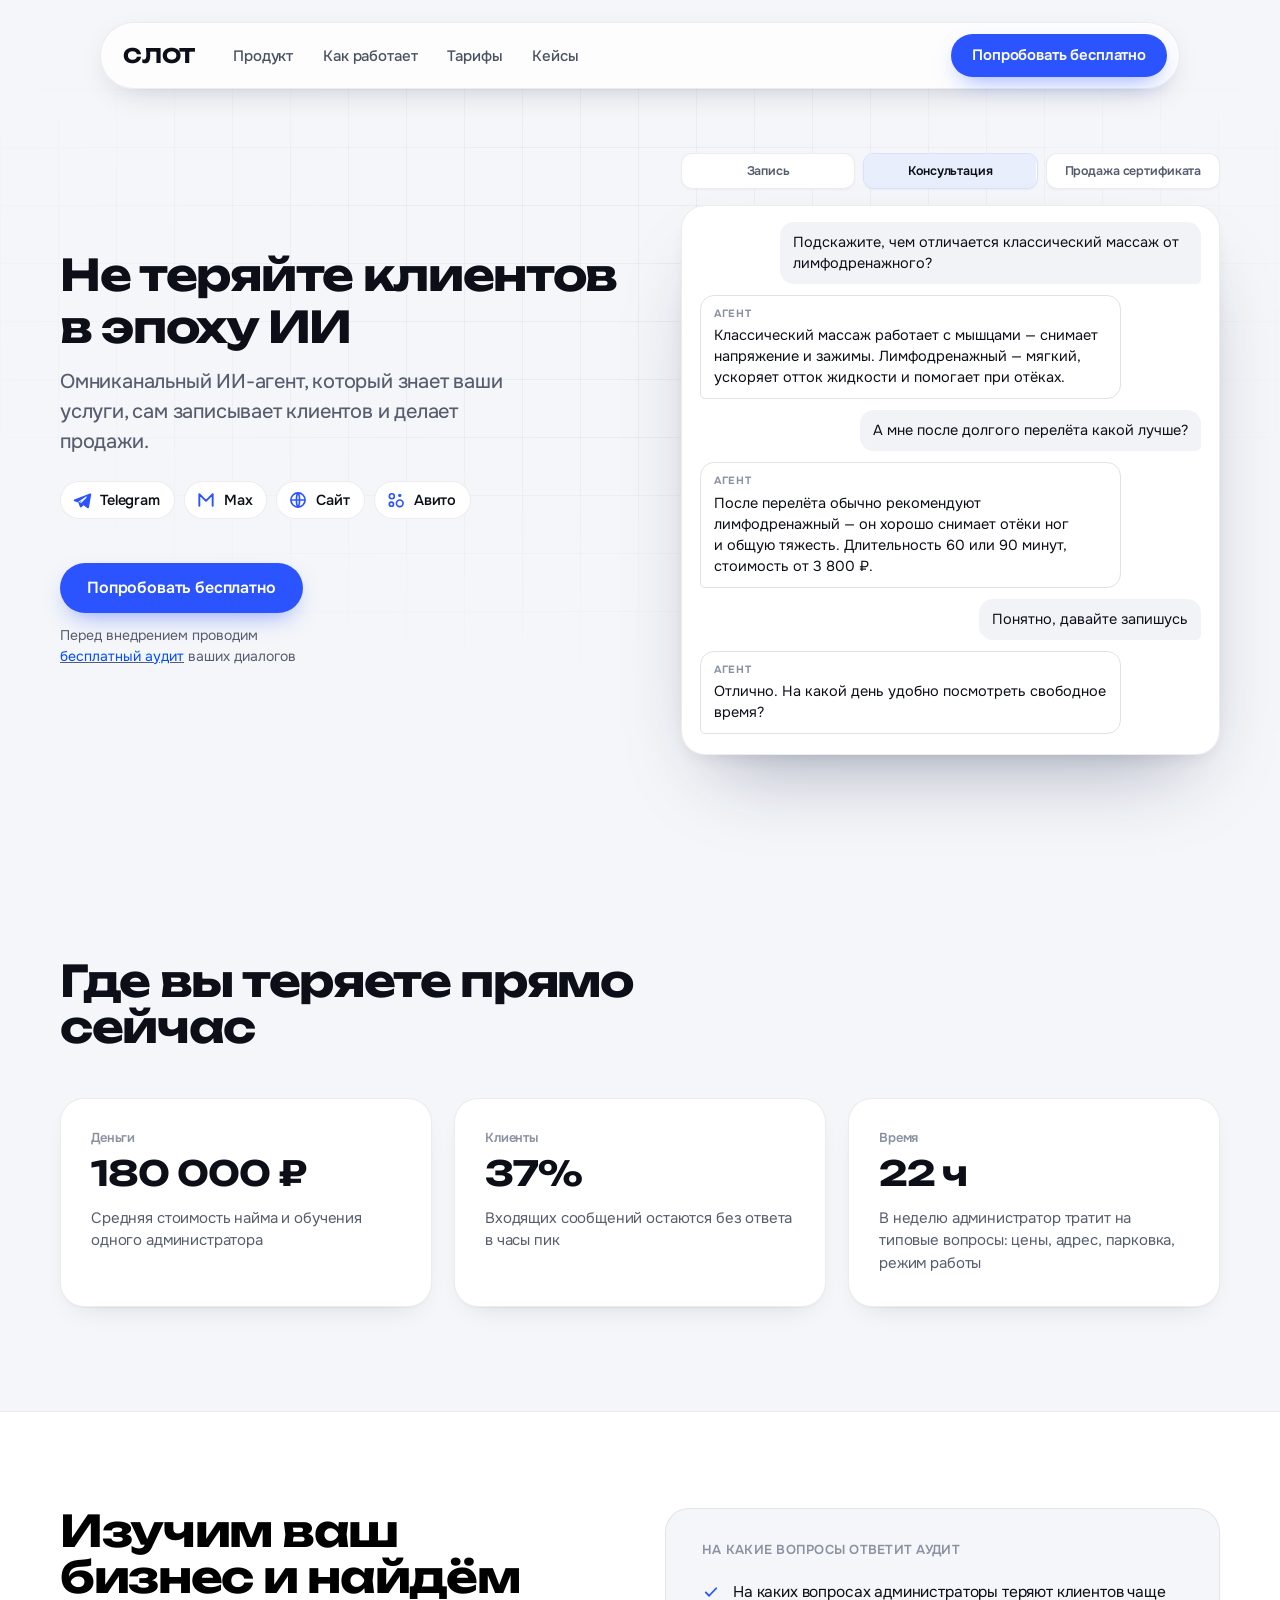
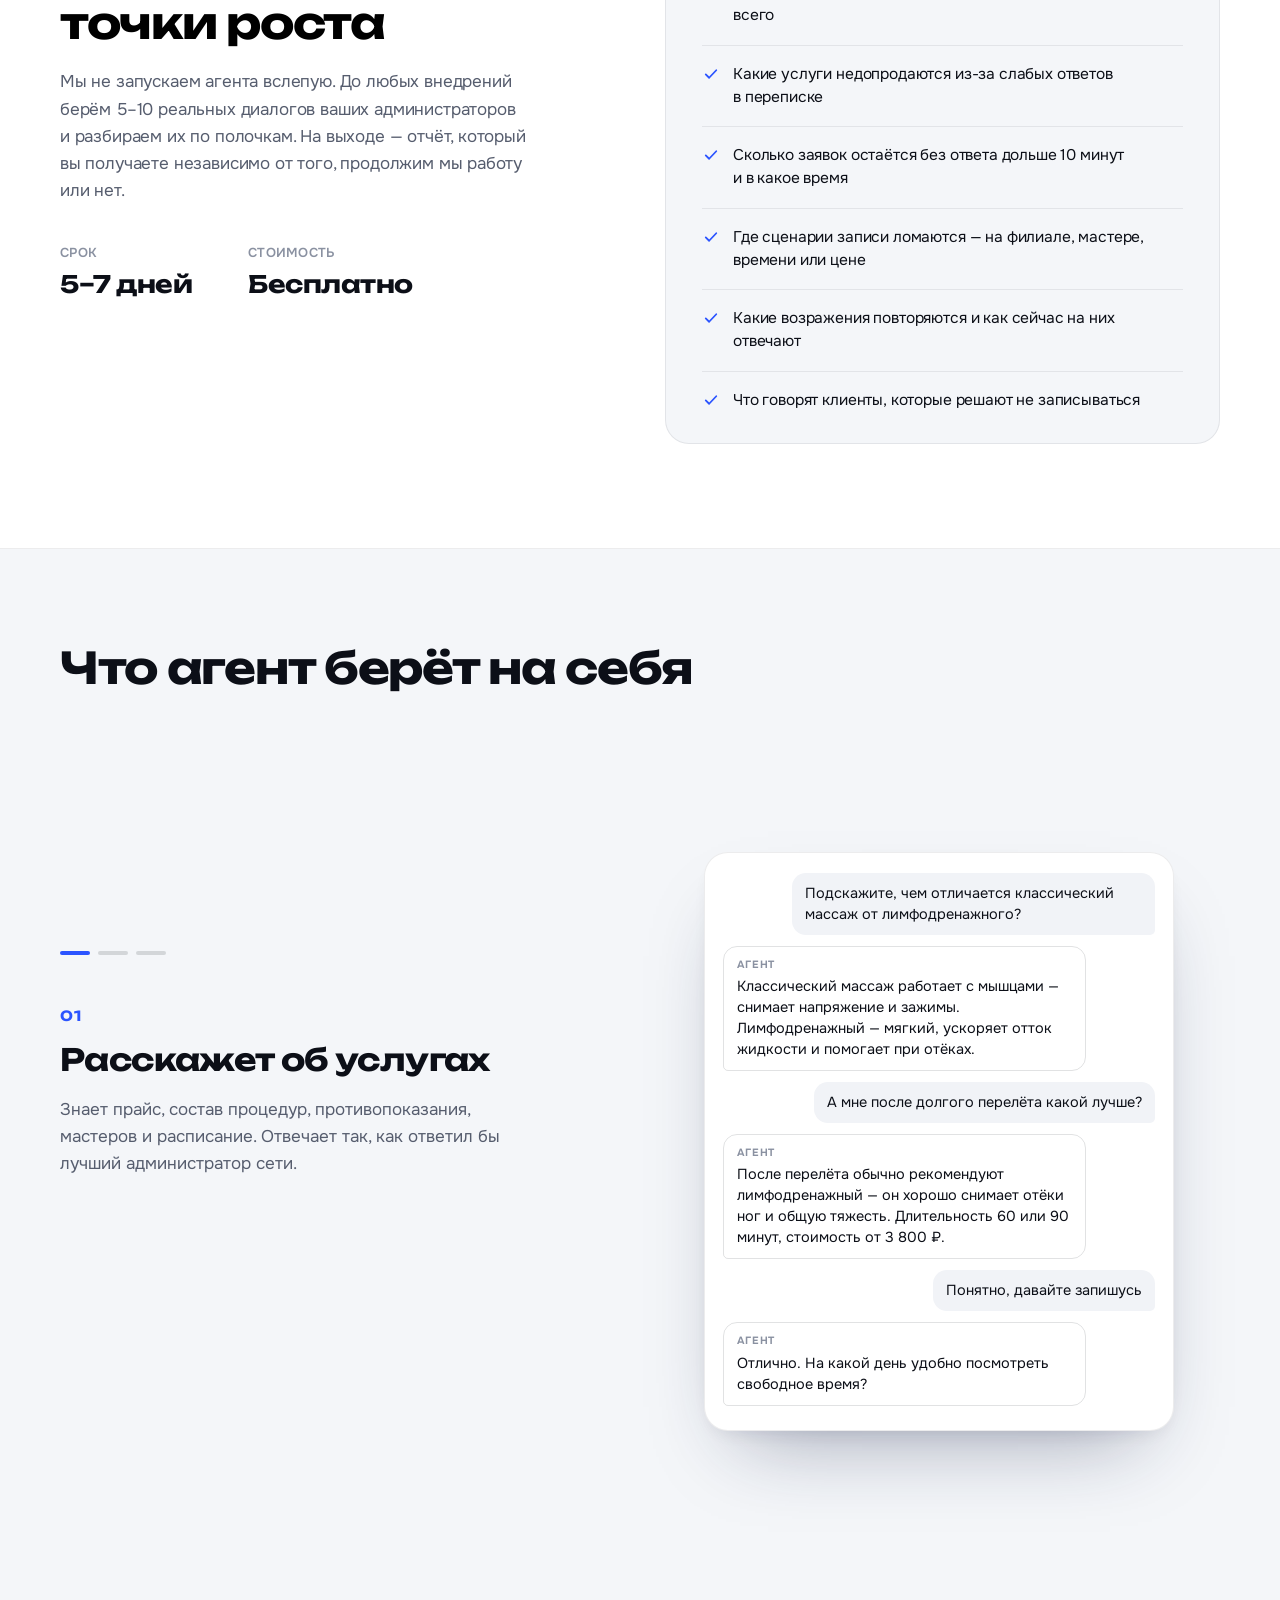
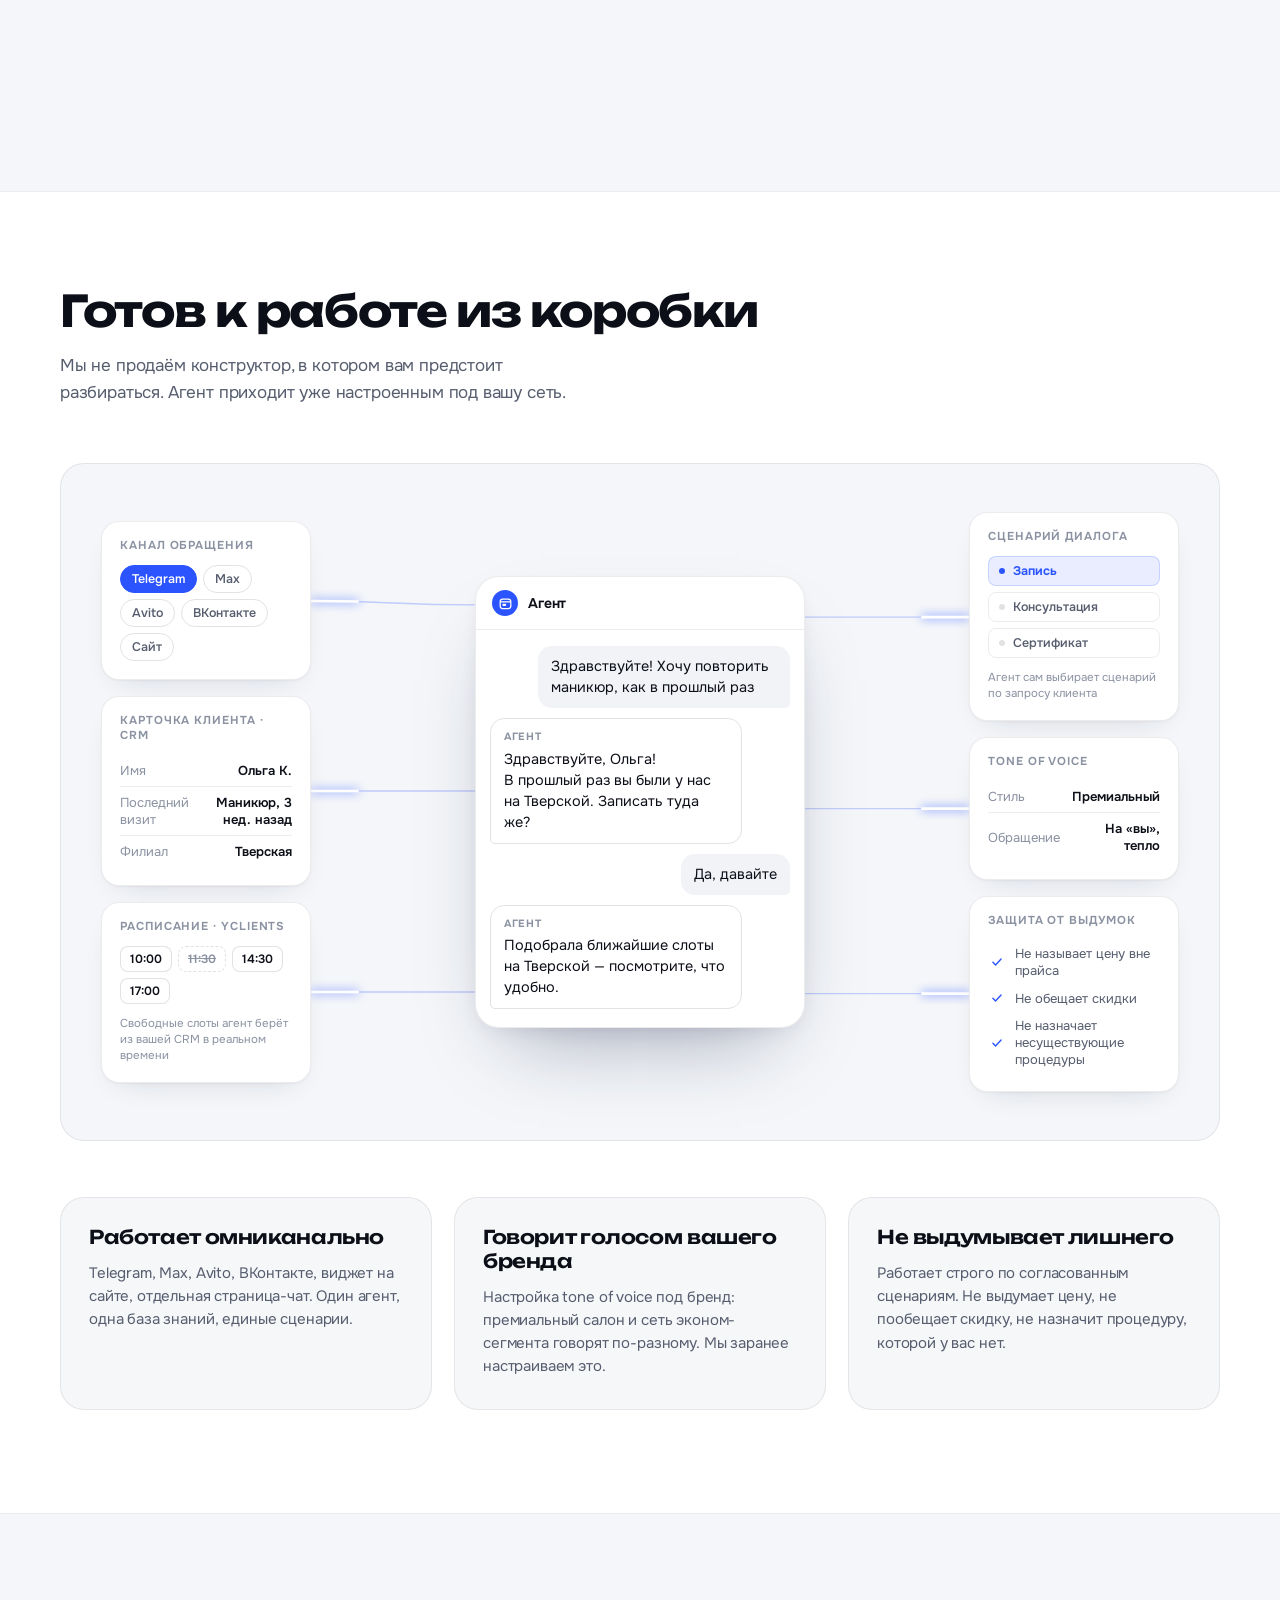
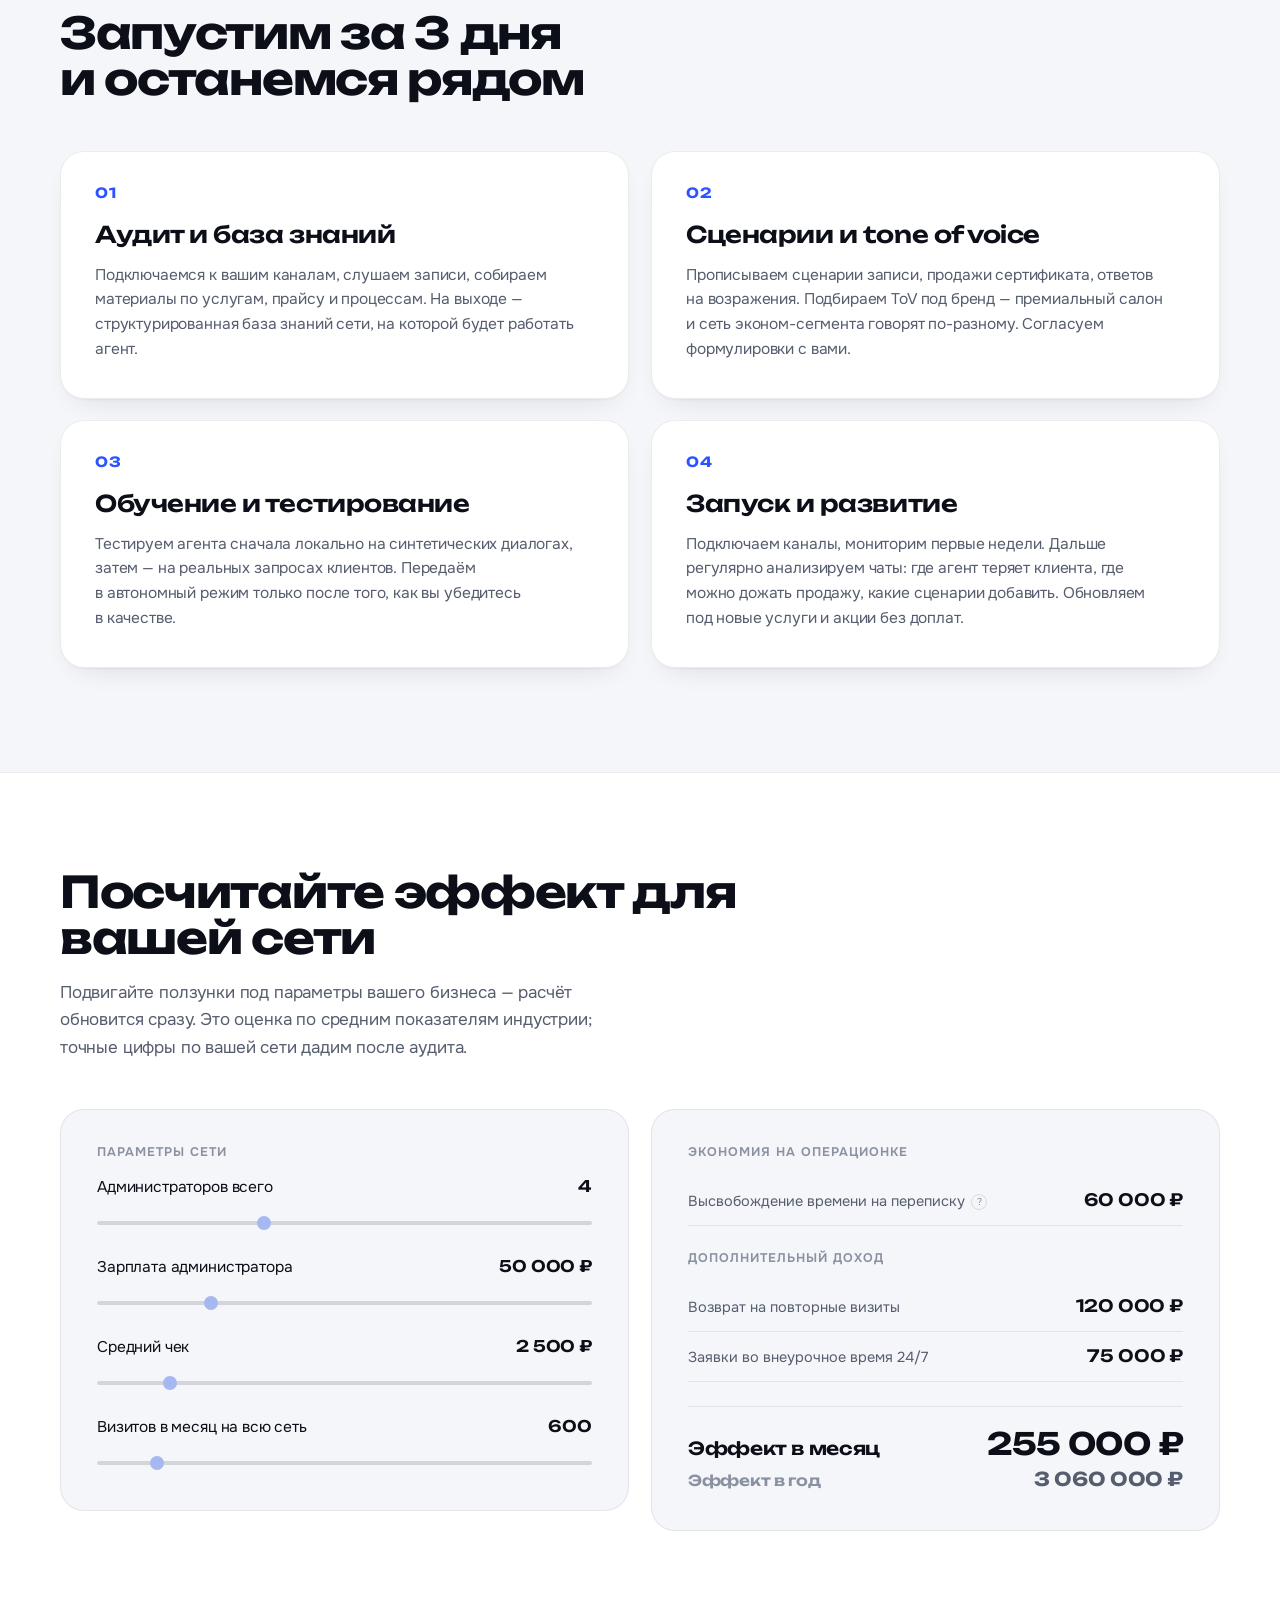
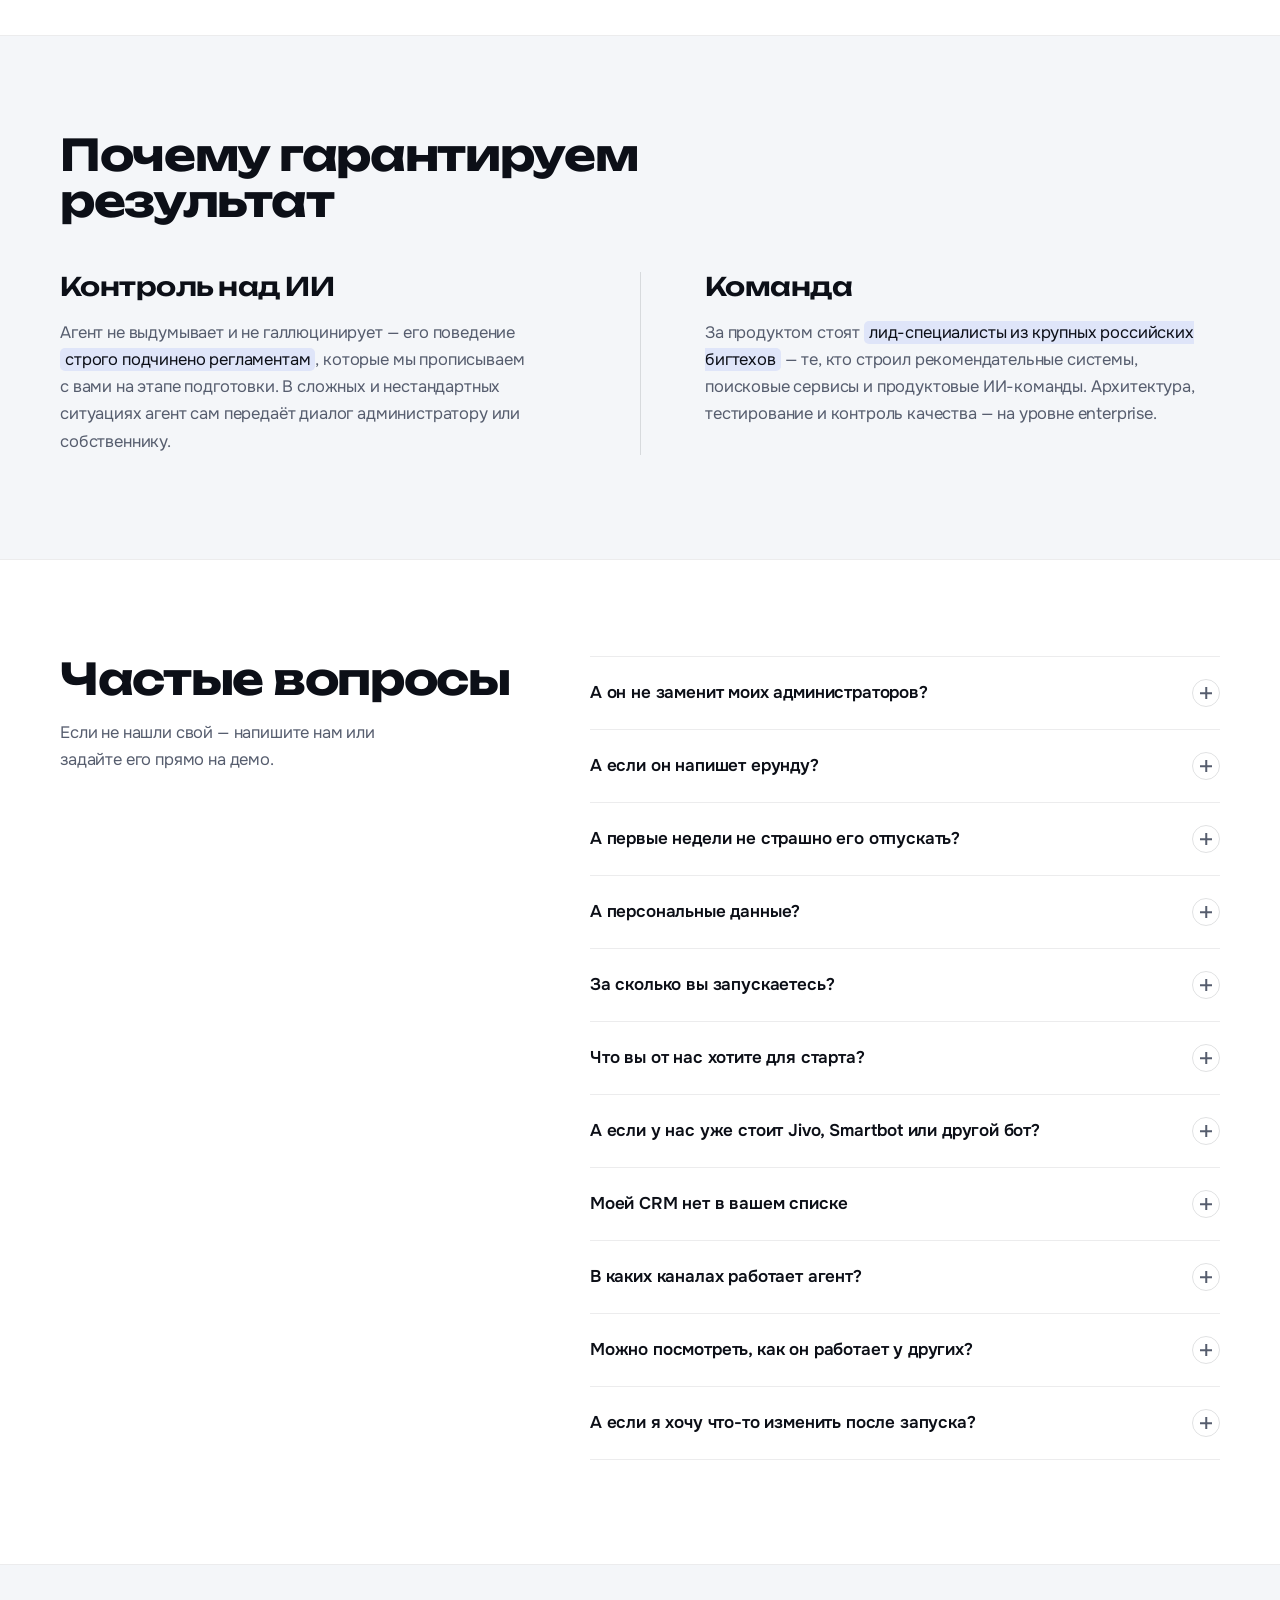
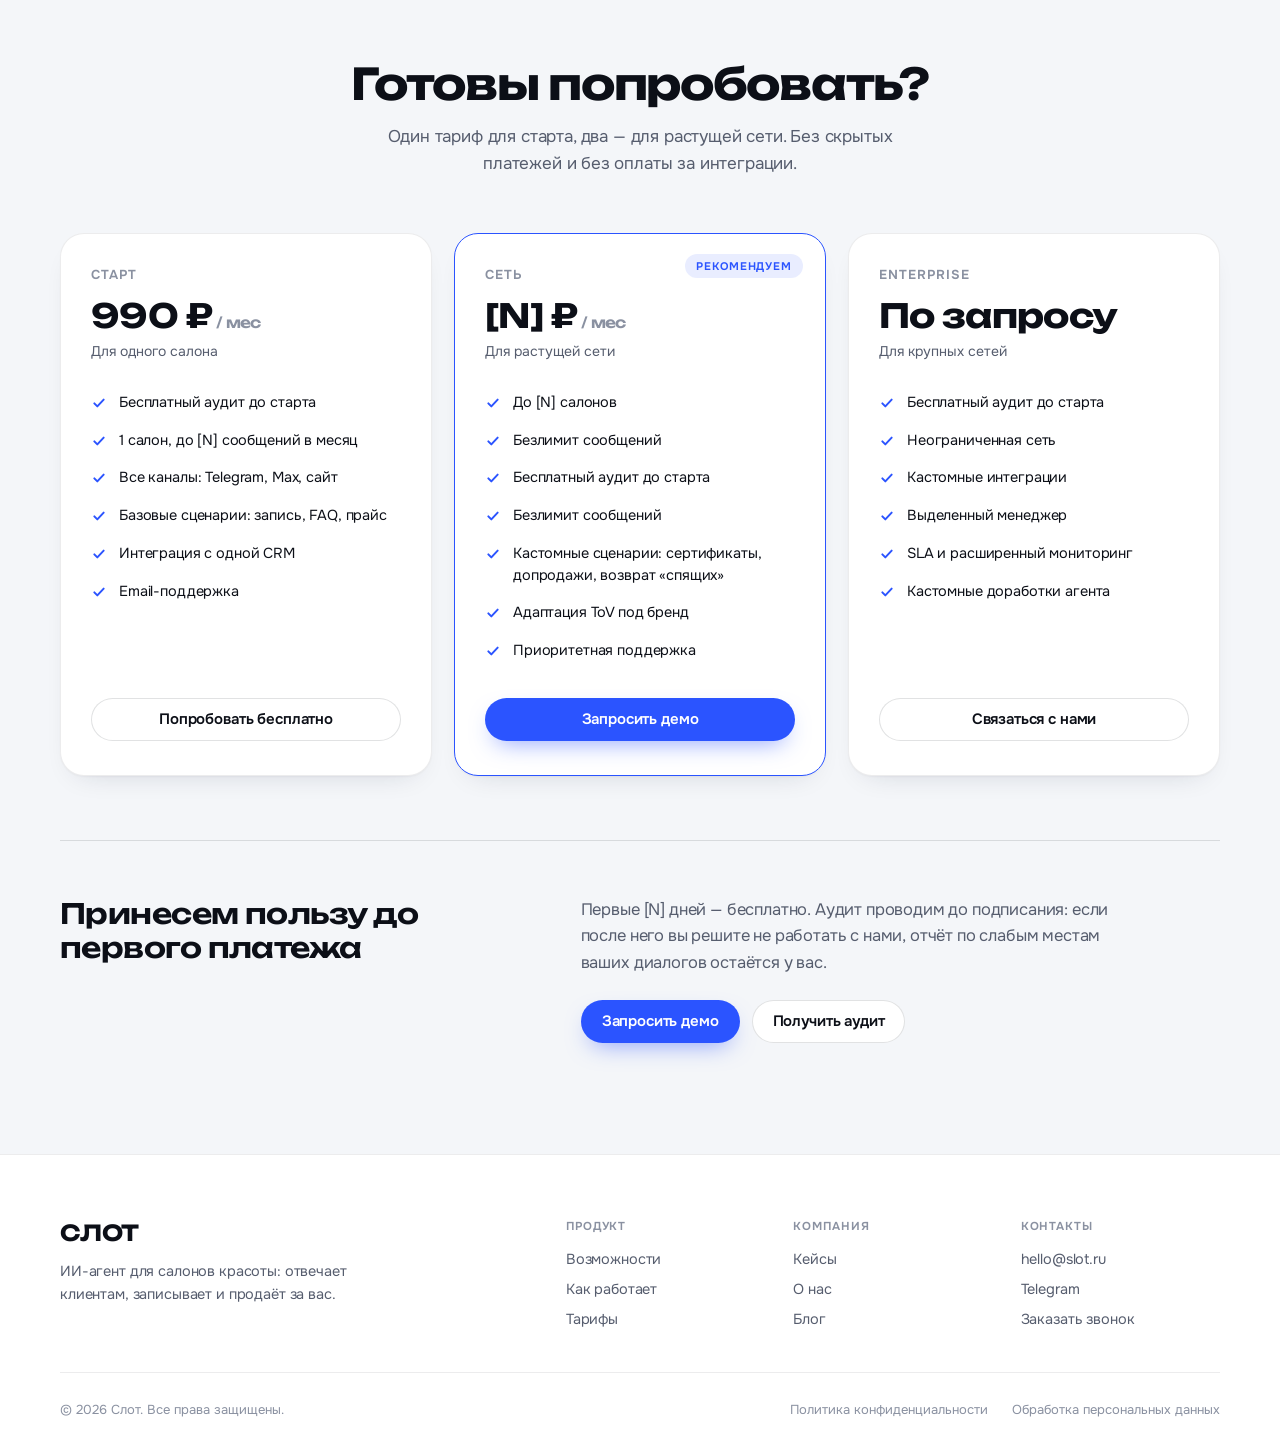
==== commit d90f8105: "Styling is finished" ====
--- a/index.html
+++ b/index.html
@@ -7,7 +7,7 @@
 <link rel="preconnect" href="https://fonts.googleapis.com">
 <link rel="preconnect" href="https://fonts.gstatic.com" crossorigin>
 <link href="https://fonts.googleapis.com/css2?family=Unbounded:wght@400;500;600;700;800&family=Onest:wght@400;450;500;600;700&display=swap" rel="stylesheet">
-<link rel="stylesheet" href="styles/studio.css?v=3">
+<link rel="stylesheet" href="styles/studio.css?v=8">
 </head>
 <body>
 
@@ -30,9 +30,9 @@
     <span class="lp-brand__name">СЛОТ</span>
   </a>
   <ul class="lp-nav__links">
-    <li><a href="#">Продукт</a></li>
-    <li><a href="#">Как работает</a></li>
-    <li><a href="#">Тарифы</a></li>
+    <li><a href="#features">Продукт</a></li>
+    <li><a href="#steps">Как работает</a></li>
+    <li><a href="#pricing">Тарифы</a></li>
     <li><a href="#">Кейсы</a></li>
   </ul>
   <div class="lp-nav__cta">
@@ -58,7 +58,7 @@
           <div class="lp-cta">
             <a href="#" class="lp-btn lp-btn--primary lp-btn--lg" style="padding: 16px 26px; margin: 0px">Попробовать бесплатно</a>
           </div>
-          <p class="lp-note" style="width: 241px; margin: 0px; text-align: center">Перед внедрением проводим <u><span style="color: #004aff">бесплатный аудит</span></u> ваших диалогов</p>
+          <p class="lp-note" style="width: 241px; margin: 0px; text-align: left">Перед внедрением проводим <u><span style="color: #004aff">бесплатный аудит</span></u> ваших диалогов</p>
         </div>
       </div>
 
@@ -105,7 +105,7 @@
     <div class="lp-audit__grid">
 
       <div class="lp-audit__left" data-reveal>
-        <h2 class="lp-h2">Изучим ваш бизнес и&nbsp;найдём точки роста</h2>
+        <h2 class="lp-h2" style="color: rgb(0, 0, 0)">Изучим ваш бизнес и найдём точки роста</h2>
         <p class="lp-audit__intro">Мы не запускаем агента вслепую. До любых внедрений берём 5–10 реальных диалогов ваших администраторов и&nbsp;разбираем их по полочкам. На выходе — отчёт, который вы получаете независимо от того, продолжим мы работу или нет.</p>
         <div class="lp-audit__meta">
           <div class="lp-audit__meta-item">
@@ -134,6 +134,474 @@
     </div>
   </div>
 </section>
+
+<!-- FEATURES — scroll-stacking -->
+<section class="lp-features" id="features" data-screen-label="Что агент берёт на себя">
+  <div class="lp__container">
+    <div class="lp-features__header" data-reveal>
+      <h2 class="lp-h2">Что агент берёт на себя</h2>
+    </div>
+  </div>
+
+  <div class="lp-features__scroll" data-features-scroll>
+    <div class="lp-features__sticky">
+      <div class="lp-features__viewport">
+        <div class="lp__container">
+          <div class="lp-feature__grid">
+
+            <div class="lp-feature__stack">
+              <div class="lp-features__progress">
+                <span class="lp-features__dot is-active"></span>
+                <span class="lp-features__dot"></span>
+                <span class="lp-features__dot"></span>
+              </div>
+
+              <div class="lp-feature__card is-active" data-fcard="0">
+                <div class="lp-feature__num">01</div>
+                <div class="lp-feature__title">Расскажет об услугах</div>
+                <p class="lp-feature__text">Знает прайс, состав процедур, противопоказания, мастеров и&nbsp;расписание. Отвечает так, как ответил бы лучший администратор сети.</p>
+              </div>
+
+              <div class="lp-feature__card is-next" data-fcard="1">
+                <div class="lp-feature__num">02</div>
+                <div class="lp-feature__title">Запишет к специалисту</div>
+                <p class="lp-feature__text">Подберёт слот, согласует время, оформит запись в&nbsp;вашей системе. Перенесёт и&nbsp;отменит, если нужно.</p>
+                <span class="lp-feature__tag">Интеграция с YCLIENTS</span>
+              </div>
+
+              <div class="lp-feature__card is-next" data-fcard="2">
+                <div class="lp-feature__num">03</div>
+                <div class="lp-feature__title">Продаст подарочный сертификат</div>
+                <p class="lp-feature__text">Доведёт клиента до оплаты: предложит номинал, оформит сертификат и&nbsp;пришлёт его покупателю или сразу получателю.</p>
+              </div>
+            </div>
+
+            <div class="lp-feature__media" data-feature-chats></div>
+
+          </div>
+        </div>
+      </div>
+    </div>
+  </div>
+</section>
+
+<!-- ADVANTAGES -->
+<section class="lp-adv" data-screen-label="Готов к работе из коробки">
+  <div class="lp__container">
+    <div class="lp-adv__header" data-reveal>
+      <h2 class="lp-h2">Готов к работе из коробки</h2>
+      <p class="lp-adv__intro">Мы не продаём конструктор, в&nbsp;котором вам предстоит разбираться. Агент приходит уже настроенным под вашу сеть.</p>
+    </div>
+
+    <div class="lp-adv__collage" data-reveal>
+
+      <div class="lp-adv__side">
+        <div class="lp-advcard">
+          <div class="lp-advcard__label">Канал обращения</div>
+          <div class="lp-advcard__channels">
+            <span class="lp-advcard__channel is-active">Telegram</span>
+            <span class="lp-advcard__channel">Max</span>
+            <span class="lp-advcard__channel">Avito</span>
+            <span class="lp-advcard__channel">ВКонтакте</span>
+            <span class="lp-advcard__channel">Сайт</span>
+          </div>
+        </div>
+        <div class="lp-advcard">
+          <div class="lp-advcard__label">Карточка клиента · CRM</div>
+          <div class="lp-advcard__row">
+            <span class="lp-advcard__row-key">Имя</span>
+            <span class="lp-advcard__row-val">Ольга К.</span>
+          </div>
+          <div class="lp-advcard__row">
+            <span class="lp-advcard__row-key">Последний визит</span>
+            <span class="lp-advcard__row-val">Маникюр, 3 нед. назад</span>
+          </div>
+          <div class="lp-advcard__row">
+            <span class="lp-advcard__row-key">Филиал</span>
+            <span class="lp-advcard__row-val">Тверская</span>
+          </div>
+        </div>
+        <div class="lp-advcard">
+          <div class="lp-advcard__label">Расписание · YCLIENTS</div>
+          <div class="lp-advcard__slots">
+            <span class="lp-advcard__slot">10:00</span>
+            <span class="lp-advcard__slot is-busy">11:30</span>
+            <span class="lp-advcard__slot">14:30</span>
+            <span class="lp-advcard__slot">17:00</span>
+          </div>
+          <div class="lp-advcard__foot">Свободные слоты агент берёт из вашей CRM в&nbsp;реальном времени</div>
+        </div>
+      </div>
+
+      <div class="lp-adv__chat">
+        <div class="lp-adv__chat-head">
+          <span class="lp-adv__chat-avatar" data-mark></span>
+          Агент
+        </div>
+        <div class="lp-adv__chat-body">
+          <div class="lp-msg lp-msg--client">Здравствуйте! Хочу повторить маникюр, как в&nbsp;прошлый раз</div>
+          <div class="lp-msg lp-msg--agent"><div class="lp-msg__label">Агент</div>Здравствуйте, Ольга! В&nbsp;прошлый раз вы были у&nbsp;нас на Тверской. Записать туда же?</div>
+          <div class="lp-msg lp-msg--client">Да, давайте</div>
+          <div class="lp-msg lp-msg--agent"><div class="lp-msg__label">Агент</div>Подобрала ближайшие слоты на Тверской — посмотрите, что удобно.</div>
+        </div>
+      </div>
+
+      <div class="lp-adv__side">
+        <div class="lp-advcard">
+          <div class="lp-advcard__label">Сценарий диалога</div>
+          <div class="lp-advcard__scenarios">
+            <span class="lp-advcard__scenario is-active">Запись</span>
+            <span class="lp-advcard__scenario">Консультация</span>
+            <span class="lp-advcard__scenario">Сертификат</span>
+          </div>
+          <div class="lp-advcard__foot">Агент сам выбирает сценарий по запросу клиента</div>
+        </div>
+        <div class="lp-advcard">
+          <div class="lp-advcard__label">Tone of voice</div>
+          <div class="lp-advcard__row">
+            <span class="lp-advcard__row-key">Стиль</span>
+            <span class="lp-advcard__row-val">Премиальный</span>
+          </div>
+          <div class="lp-advcard__row">
+            <span class="lp-advcard__row-key">Обращение</span>
+            <span class="lp-advcard__row-val">На «вы», тепло</span>
+          </div>
+        </div>
+        <div class="lp-advcard">
+          <div class="lp-advcard__label">Защита от выдумок</div>
+          <div class="lp-advcard__rule"><span class="lp-advcard__rule-mark" data-check></span>Не называет цену вне прайса</div>
+          <div class="lp-advcard__rule"><span class="lp-advcard__rule-mark" data-check></span>Не обещает скидки</div>
+          <div class="lp-advcard__rule"><span class="lp-advcard__rule-mark" data-check></span>Не назначает несуществующие процедуры</div>
+        </div>
+      </div>
+
+    </div>
+
+    <div class="lp-adv__grid">
+      <div class="lp-adv__item" data-reveal style="transition-delay:0ms">
+        <div class="lp-adv__item-title">Работает омниканально</div>
+        <p class="lp-adv__item-text">Telegram, Max, Avito, ВКонтакте, виджет на сайте, отдельная страница-чат. Один агент, одна база знаний, единые сценарии.</p>
+      </div>
+      <div class="lp-adv__item" data-reveal style="transition-delay:90ms">
+        <div class="lp-adv__item-title">Говорит голосом вашего бренда</div>
+        <p class="lp-adv__item-text">Настройка tone of voice под бренд: премиальный салон и&nbsp;сеть эконом-сегмента говорят по-разному. Мы заранее настраиваем это.</p>
+      </div>
+      <div class="lp-adv__item" data-reveal style="transition-delay:180ms">
+        <div class="lp-adv__item-title">Не выдумывает лишнего</div>
+        <p class="lp-adv__item-text">Работает строго по согласованным сценариям. Не выдумает цену, не пообещает скидку, не назначит процедуру, которой у&nbsp;вас нет.</p>
+      </div>
+    </div>
+  </div>
+</section>
+
+<!-- STEPS -->
+<section class="lp-steps" id="steps" data-screen-label="Запустим за 4 недели">
+  <div class="lp__container">
+    <div class="lp-section-head" data-reveal>
+      <h2 class="lp-h2">Запустим за 3 дня и останемся рядом</h2>
+    </div>
+    <div class="lp-steps__grid">
+      <div class="lp-step" data-reveal style="transition-delay:0ms">
+        <div class="lp-step__num">01</div>
+        <div class="lp-step__title">Аудит и база знаний</div>
+        <p class="lp-step__text">Подключаемся к вашим каналам, слушаем записи, собираем материалы по услугам, прайсу и&nbsp;процессам. На выходе — структурированная база знаний сети, на которой будет работать агент.</p>
+      </div>
+      <div class="lp-step" data-reveal style="transition-delay:90ms">
+        <div class="lp-step__num">02</div>
+        <div class="lp-step__title">Сценарии и tone of voice</div>
+        <p class="lp-step__text">Прописываем сценарии записи, продажи сертификата, ответов на возражения. Подбираем ToV под бренд — премиальный салон и&nbsp;сеть эконом-сегмента говорят по-разному. Согласуем формулировки с&nbsp;вами.</p>
+      </div>
+      <div class="lp-step" data-reveal style="transition-delay:180ms">
+        <div class="lp-step__num">03</div>
+        <div class="lp-step__title">Обучение и тестирование</div>
+        <p class="lp-step__text">Тестируем агента сначала локально на синтетических диалогах, затем — на реальных запросах клиентов. Передаём в&nbsp;автономный режим только после того, как вы убедитесь в&nbsp;качестве.</p>
+      </div>
+      <div class="lp-step" data-reveal style="transition-delay:270ms">
+        <div class="lp-step__num">04</div>
+        <div class="lp-step__title">Запуск и развитие</div>
+        <p class="lp-step__text">Подключаем каналы, мониторим первые недели. Дальше регулярно анализируем чаты: где агент теряет клиента, где можно дожать продажу, какие сценарии добавить. Обновляем под новые услуги и&nbsp;акции без доплат.</p>
+      </div>
+    </div>
+  </div>
+</section>
+
+<!-- CALCULATOR -->
+<section class="lp-calc" data-screen-label="Калькулятор эффекта">
+  <div class="lp__container">
+    <div class="lp-calc__header" data-reveal>
+      <h2 class="lp-h2">Посчитайте эффект для вашей сети</h2>
+      <p class="lp-calc__intro">Подвигайте ползунки под параметры вашего бизнеса — расчёт обновится сразу. Это оценка по средним показателям индустрии; точные цифры по вашей сети дадим после аудита.</p>
+    </div>
+
+    <div class="lp-calc__grid">
+
+      <div class="lp-calc__panel" data-reveal>
+        <div class="lp-calc__panel-label">Параметры сети</div>
+        <div class="lp-field">
+          <div class="lp-field__row">
+            <span class="lp-field__label">Администраторов всего</span>
+            <span class="lp-field__value" id="v-admins">4</span>
+          </div>
+          <input type="range" id="r-admins" min="1" max="10" step="1" value="4">
+        </div>
+        <div class="lp-field">
+          <div class="lp-field__row">
+            <span class="lp-field__label">Зарплата администратора</span>
+            <span class="lp-field__value" id="v-salary">50 000 ₽</span>
+          </div>
+          <input type="range" id="r-salary" min="30000" max="120000" step="5000" value="50000">
+        </div>
+        <div class="lp-field">
+          <div class="lp-field__row">
+            <span class="lp-field__label">Средний чек</span>
+            <span class="lp-field__value" id="v-check">2 500 ₽</span>
+          </div>
+          <input type="range" id="r-check" min="500" max="15000" step="500" value="2500">
+        </div>
+        <div class="lp-field">
+          <div class="lp-field__row">
+            <span class="lp-field__label">Визитов в месяц на всю сеть</span>
+            <span class="lp-field__value" id="v-visits">600</span>
+          </div>
+          <input type="range" id="r-visits" min="50" max="5000" step="50" value="600">
+        </div>
+      </div>
+
+      <div class="lp-calc__panel" data-reveal style="transition-delay:120ms">
+        <div class="lp-calc__block" style="margin: 0px 0px 24px">
+          <div class="lp-calc__panel-label">Экономия на операционке</div>
+          <div class="lp-calc__line">
+            <span class="lp-calc__line-label">Высвобождение времени на переписку<span class="lp-tip">?<span class="lp-tip__text">Экономия учитывает только долю рабочего времени администратора, которая уходит на текстовые каналы — сам администратор остаётся в зале. По оценке индустрии это около 30% его рабочего времени.</span></span></span>
+            <span class="lp-calc__line-value" id="v-fot">60 000 ₽</span>
+          </div>
+        </div>
+        <div class="lp-calc__block">
+          <div class="lp-calc__panel-label">Дополнительный доход</div>
+          <div class="lp-calc__line">
+            <span class="lp-calc__line-label">Возврат на повторные визиты</span>
+            <span class="lp-calc__line-value" id="v-repeat">120 000 ₽</span>
+          </div>
+          <div class="lp-calc__line">
+            <span class="lp-calc__line-label">Заявки во внеурочное время 24/7</span>
+            <span class="lp-calc__line-value" id="v-night">75 000 ₽</span>
+          </div>
+        </div>
+        <div class="lp-calc__total">
+          <span class="lp-calc__total-label">Эффект в месяц</span>
+          <span class="lp-calc__total-value" id="v-month">255 000 ₽</span>
+        </div>
+        <div class="lp-calc__total lp-calc__total--year">
+          <span class="lp-calc__total-label">Эффект в год</span>
+          <span class="lp-calc__total-value" id="v-year">3 060 000 ₽</span>
+        </div>
+      </div>
+
+    </div>
+  </div>
+</section>
+
+<!-- QUALITY -->
+<section class="lp-quality" data-screen-label="Почему гарантируем результат">
+  <div class="lp__container">
+    <div class="lp-section-head" data-reveal>
+      <h2 class="lp-h2">Почему гарантируем результат</h2>
+    </div>
+    <div class="lp-quality__grid">
+      <div class="lp-quality__item" data-reveal>
+        <div class="lp-quality__title">Контроль над ИИ</div>
+        <p class="lp-quality__text">Агент не выдумывает и&nbsp;не галлюцинирует — его поведение <mark>строго подчинено регламентам</mark>, которые мы прописываем с&nbsp;вами на этапе подготовки. В&nbsp;сложных и&nbsp;нестандартных ситуациях агент сам передаёт диалог администратору или собственнику.</p>
+      </div>
+      <div class="lp-quality__divider"></div>
+      <div class="lp-quality__item" data-reveal style="transition-delay:120ms">
+        <div class="lp-quality__title">Команда</div>
+        <p class="lp-quality__text">За продуктом стоят <mark>лид-специалисты из крупных российских бигтехов</mark> — те, кто строил рекомендательные системы, поисковые сервисы и&nbsp;продуктовые ИИ-команды. Архитектура, тестирование и&nbsp;контроль качества — на уровне enterprise.</p>
+      </div>
+    </div>
+  </div>
+</section>
+
+<!-- FAQ -->
+<section class="lp-faq" data-screen-label="Частые вопросы">
+  <div class="lp__container">
+    <div class="lp-faq__grid">
+
+      <div class="lp-faq__left" data-reveal>
+        <h2 class="lp-h2">Частые вопросы</h2>
+        <p class="lp-faq__intro">Если не нашли свой — напишите нам или задайте его прямо на демо.</p>
+      </div>
+
+      <div class="lp-faq__list" data-reveal style="transition-delay:120ms">
+
+        <details class="lp-faq-item">
+          <summary class="lp-faq-item__summary"><span>А он не заменит моих администраторов?</span><span class="lp-faq-item__icon"></span></summary>
+          <div class="lp-faq-item__body">Нет. Горячие, нестандартные и эмоциональные обращения агент сам переводит на живого сотрудника. Мы не вытесняем команду — мы снимаем с неё рутину, чтобы администраторы занимались тем, ради чего вы их нанимали: работой с клиентом в зале и допродажами.</div>
+        </details>
+
+        <details class="lp-faq-item">
+          <summary class="lp-faq-item__summary"><span>А если он напишет ерунду?</span><span class="lp-faq-item__icon"></span></summary>
+          <div class="lp-faq-item__body">Агент работает строго по согласованной базе знаний и сценариям. За её пределами он не выдумывает: говорит «уточню у администратора» и передаёт диалог. Цены, скидки, медицинские утверждения захардкожены и не могут быть нарушены.</div>
+        </details>
+
+        <details class="lp-faq-item">
+          <summary class="lp-faq-item__summary"><span>А первые недели не страшно его отпускать?</span><span class="lp-faq-item__icon"></span></summary>
+          <div class="lp-faq-item__body">Не отпускаете. До перехода в автономный режим вы видите, как агент отвечает, и можете править формулировки. Автономным он становится только там, где вы сами не находите, что исправлять.</div>
+        </details>
+
+        <details class="lp-faq-item">
+          <summary class="lp-faq-item__summary"><span>А персональные данные?</span><span class="lp-faq-item__icon"></span></summary>
+          <div class="lp-faq-item__body">Работаем в соответствии с 152-ФЗ. Данные клиентов хранятся на российских серверах, передача шифруется, доступ ограничен. По запросу предоставляем полный пакет документов для вашего DPO.</div>
+        </details>
+
+        <details class="lp-faq-item">
+          <summary class="lp-faq-item__summary"><span>За сколько вы запускаетесь?</span><span class="lp-faq-item__icon"></span></summary>
+          <div class="lp-faq-item__body">От подписания до первого автономного ответа — 2–4 недели в зависимости от размера сети и количества услуг. Аудит и тестирование занимают большую часть этого времени.</div>
+        </details>
+
+        <details class="lp-faq-item">
+          <summary class="lp-faq-item__summary"><span>Что вы от нас хотите для старта?</span><span class="lp-faq-item__icon"></span></summary>
+          <div class="lp-faq-item__body">Доступ к записям диалогов администраторов для аудита, материалы по услугам и прайсу, утверждение финальных сценариев. Дальше работаем мы.</div>
+        </details>
+
+        <details class="lp-faq-item">
+          <summary class="lp-faq-item__summary"><span>А если у нас уже стоит Jivo, Smartbot или другой бот?</span><span class="lp-faq-item__icon"></span></summary>
+          <div class="lp-faq-item__body">Чаще всего меняем без боли — заберём то, что вы туда уже занесли, добьём аудитом и перезапустим. Параллельная работа на тестовом канале — тоже возможна.</div>
+        </details>
+
+        <details class="lp-faq-item">
+          <summary class="lp-faq-item__summary"><span>Моей CRM нет в вашем списке</span><span class="lp-faq-item__icon"></span></summary>
+          <div class="lp-faq-item__body">У нас несколько нативных интеграций. Если вашей нет, но у неё есть открытый API — подключим за 5–10 дней без доплаты на годовом контракте. Если API нет — агент будет отправлять администратору готовую карточку клиента для ручного заведения.</div>
+        </details>
+
+        <details class="lp-faq-item">
+          <summary class="lp-faq-item__summary"><span>В каких каналах работает агент?</span><span class="lp-faq-item__icon"></span></summary>
+          <div class="lp-faq-item__body">Telegram, Max, виджет на сайте, отдельная страница-чат по ссылке. По WhatsApp — уточняйте у менеджера: подключаем по запросу.</div>
+        </details>
+
+        <details class="lp-faq-item">
+          <summary class="lp-faq-item__summary"><span>Можно посмотреть, как он работает у других?</span><span class="lp-faq-item__icon"></span></summary>
+          <div class="lp-faq-item__body">Да, на демо покажем живые диалоги (с согласия клиентов) и расскажем кейсы по сегментам — премиум-сети, эконом и отдельные wellness-направления.</div>
+        </details>
+
+        <details class="lp-faq-item">
+          <summary class="lp-faq-item__summary"><span>А если я хочу что-то изменить после запуска?</span><span class="lp-faq-item__icon"></span></summary>
+          <div class="lp-faq-item__body">Любые правки в сценарии и базе знаний — без доплат на любом тарифе. Это часть сопровождения, а не «ещё одни консультационные часы».</div>
+        </details>
+
+      </div>
+    </div>
+  </div>
+</section>
+
+<!-- PRICING -->
+<section class="lp-pricing" id="pricing" data-screen-label="Тарифы">
+  <div class="lp__container">
+    <div class="lp-pricing__header" data-reveal>
+      <h2 class="lp-h2">Готовы попробовать?</h2>
+      <p class="lp-pricing__sub">Один тариф для старта, два — для растущей сети. Без скрытых платежей и&nbsp;без оплаты за интеграции.</p>
+    </div>
+
+    <div class="lp-pricing__grid">
+
+      <div class="lp-plan" data-reveal style="transition-delay:0ms">
+        <div class="lp-plan__name">Старт</div>
+        <div class="lp-plan__price">990 ₽<span class="lp-plan__price-per"> / мес</span></div>
+        <div class="lp-plan__price-sub">Для одного салона</div>
+        <ul class="lp-plan__features">
+          <li>Бесплатный аудит до старта</li>
+          <li>1 салон, до [N] сообщений в месяц</li>
+          <li>Все каналы: Telegram, Max, сайт</li>
+          <li>Базовые сценарии: запись, FAQ, прайс</li>
+          <li>Интеграция с одной CRM</li>
+          <li>Email-поддержка</li>
+        </ul>
+        <a href="#" class="lp-btn lp-btn--ghost">Попробовать бесплатно</a>
+      </div>
+
+      <div class="lp-plan lp-plan--featured" data-reveal style="transition-delay:90ms">
+        <span class="lp-plan__badge">Рекомендуем</span>
+        <div class="lp-plan__name">Сеть</div>
+        <div class="lp-plan__price">[N] ₽<span class="lp-plan__price-per"> / мес</span></div>
+        <div class="lp-plan__price-sub">Для растущей сети</div>
+        <ul class="lp-plan__features">
+          <li>До [N] салонов</li>
+          <li>Безлимит сообщений</li>
+          <li>Бесплатный аудит до старта</li>
+          <li>Безлимит сообщений</li>
+          <li>Кастомные сценарии: сертификаты, допродажи, возврат «спящих»</li>
+          <li>Адаптация ToV под бренд</li>
+          <li>Приоритетная поддержка</li>
+        </ul>
+        <a href="#" class="lp-btn lp-btn--primary">Запросить демо</a>
+      </div>
+
+      <div class="lp-plan" data-reveal style="transition-delay:180ms">
+        <div class="lp-plan__name">Enterprise</div>
+        <div class="lp-plan__price">По запросу</div>
+        <div class="lp-plan__price-sub">Для крупных сетей</div>
+        <ul class="lp-plan__features">
+          <li>Бесплатный аудит до старта</li>
+          <li>Неограниченная сеть</li>
+          <li>Кастомные интеграции</li>
+          <li>Выделенный менеджер</li>
+          <li>SLA и расширенный мониторинг</li>
+          <li>Кастомные доработки агента</li>
+        </ul>
+        <a href="#" class="lp-btn lp-btn--ghost">Связаться с нами</a>
+      </div>
+
+    </div>
+
+    <div class="lp-pricing__trial" data-reveal>
+      <div class="lp-pricing__trial-title">Принесем пользу до первого платежа</div>
+      <div class="lp-pricing__trial-right">
+        <p class="lp-pricing__trial-text">Первые [N] дней — бесплатно. Аудит проводим до подписания: если после него вы решите не работать с&nbsp;нами, отчёт по слабым местам ваших диалогов остаётся у&nbsp;вас.</p>
+        <div class="lp-pricing__trial-cta">
+          <a href="#" class="lp-btn lp-btn--primary">Запросить демо</a>
+          <a href="#" class="lp-btn lp-btn--ghost">Получить аудит</a>
+        </div>
+      </div>
+    </div>
+  </div>
+</section>
+
+<!-- FOOTER -->
+<footer class="lp-footer">
+  <div class="lp__container">
+    <div class="lp-footer__top">
+      <div class="lp-footer__brand">
+        <span class="lp-footer__name">СЛОТ</span>
+        <p class="lp-footer__tagline">ИИ-агент для салонов красоты: отвечает клиентам, записывает и&nbsp;продаёт за вас.</p>
+      </div>
+      <nav class="lp-footer__cols">
+        <div class="lp-footer__col">
+          <div class="lp-footer__col-title">Продукт</div>
+          <a href="#features">Возможности</a>
+          <a href="#steps">Как работает</a>
+          <a href="#pricing">Тарифы</a>
+        </div>
+        <div class="lp-footer__col">
+          <div class="lp-footer__col-title">Компания</div>
+          <a href="#">Кейсы</a>
+          <a href="#">О нас</a>
+          <a href="#">Блог</a>
+        </div>
+        <div class="lp-footer__col">
+          <div class="lp-footer__col-title">Контакты</div>
+          <a href="mailto:hello@slot.ru">hello@slot.ru</a>
+          <a href="#">Telegram</a>
+          <a href="#">Заказать звонок</a>
+        </div>
+      </nav>
+    </div>
+    <div class="lp-footer__bottom">
+      <span>© 2026 Слот. Все права защищены.</span>
+      <div class="lp-footer__legal">
+        <a href="#">Политика конфиденциальности</a>
+        <a href="#">Обработка персональных данных</a>
+      </div>
+    </div>
+  </div>
+</footer>
 
 <script>
 /* ---------- inline SVG ---------- */
@@ -193,9 +661,11 @@
   return `<div class="lp-msg lp-msg--${m.who}">${label}${m.html}</div>`;
 }
 
+const STORY_DUR = 4000; // время на одну историю, мс
+
 function buildChat(el) {
   const tabs = SCENARIOS.map((s, i) =>
-    `<button class="lp-chat__tab${i === 0 ? ' is-active' : ''}" data-tab="${i}"><span class="lp-chat__track"><span class="lp-chat__fill"></span></span><span class="lp-chat__tab-label">${s.label}</span></button>`
+    `<button class="lp-chat__tab${i === 0 ? ' is-active' : ''}" data-tab="${i}"><span class="lp-chat__fill"></span><span class="lp-chat__tab-label">${s.label}</span></button>`
   ).join('');
   const panes = SCENARIOS.map((s, i) =>
     `<div class="lp-pane${i === 0 ? ' is-active' : ''}" data-pane="${i}">${s.msgs.map(msgHTML).join('')}</div>`
@@ -204,18 +674,44 @@
 
   const tabEls = [...el.querySelectorAll('.lp-chat__tab')];
   const paneEls = [...el.querySelectorAll('.lp-pane')];
+  const tabsEl = el.querySelector('.lp-chat__tabs');
   const body = el.querySelector('.lp-chat__body');
   let idx = 0, timer;
-  function fit() { const p = paneEls[idx]; if (p) body.style.height = p.scrollHeight + 'px'; }
+
+  // Высота окна подстраивается под контент активного сценария,
+  // а сам Hero не скачет: резервируем максимум через min-height на .lp-chat.
+  function fit() {
+    let max = 0;
+    paneEls.forEach(p => { max = Math.max(max, p.scrollHeight); });
+    const active = paneEls[idx] || paneEls[0];
+    if (active) body.style.height = active.scrollHeight + 'px';
+    const tabsH = tabsEl ? tabsEl.offsetHeight : 0;
+    const gap = 16; // gap между вкладками и окном
+    if (max) el.style.minHeight = (tabsH + gap + max) + 'px';
+  }
+  // Заливка фона вкладки слева направо. Всегда стартует с нуля — поэтому
+  // при перезагрузке активная вкладка не выглядит «уже прогруженной».
+  function setFill(tab, active) {
+    const fill = tab.querySelector('.lp-chat__fill');
+    if (!fill) return;
+    fill.style.transition = 'none';
+    fill.style.transform = 'scaleX(0)';
+    if (active) {
+      void fill.offsetWidth; // reflow — перезапускаем анимацию с нуля
+      fill.style.transition = 'transform ' + (STORY_DUR / 1000) + 's linear';
+      fill.style.transform = 'scaleX(1)';
+    }
+  }
   function show(n) {
     idx = n;
     tabEls.forEach((t, i) => t.classList.toggle('is-active', i === n));
     paneEls.forEach((p, i) => p.classList.toggle('is-active', i === n));
+    tabEls.forEach((t, i) => setFill(t, i === n));
     fit();
   }
-  function loop() { timer = setTimeout(() => { show((idx + 1) % SCENARIOS.length); loop(); }, 6000); }
+  function loop() { timer = setTimeout(() => { show((idx + 1) % SCENARIOS.length); loop(); }, STORY_DUR); }
   tabEls.forEach((t, i) => t.addEventListener('click', () => { clearTimeout(timer); show(i); loop(); }));
-  requestAnimationFrame(fit);
+  requestAnimationFrame(() => { fit(); show(0); });
   if (document.fonts && document.fonts.ready) document.fonts.ready.then(fit);
   window.addEventListener('resize', fit, { passive: true });
   loop();
@@ -229,6 +725,179 @@
 if (b) b.innerHTML = CHANNELS.map(c => `<li class="lp-channel"><span class="lp-channel__ico">${c.svg}</span>${c.name}</li>`).join('');
 const chat = document.querySelector('[data-chat]');
 if (chat) buildChat(chat);
+
+/* ---------- features: чаты из сценариев ---------- */
+const FEATURE_ORDER = [1, 0, 2]; // консультация / запись / сертификат
+const fMedia = document.querySelector('[data-feature-chats]');
+if (fMedia) fMedia.innerHTML = FEATURE_ORDER.map((si, i) =>
+  `<div class="lp-feature__chat ${i === 0 ? 'is-active' : 'is-next'}" data-fchat="${i}"><div class="lp-chatcard">${SCENARIOS[si].msgs.map(msgHTML).join('')}</div></div>`
+).join('');
+
+/* ---------- adv: пульсирующие линии-связи к центральному чату ---------- */
+(function () {
+  const collage = document.querySelector('.lp-adv__collage');
+  if (!collage) return;
+  const chat = collage.querySelector('.lp-adv__chat');
+  if (!chat) return;
+  const cards = [...collage.querySelectorAll('.lp-advcard')];
+  if (!cards.length) return;
+
+  const svg = document.createElementNS('http://www.w3.org/2000/svg', 'svg');
+  svg.setAttribute('class', 'lp-adv__links');
+  svg.setAttribute('preserveAspectRatio', 'none');
+  collage.insertBefore(svg, collage.firstChild);
+
+  function draw() {
+    if (window.innerWidth <= 980) { svg.style.display = 'none'; return; }
+    svg.style.display = '';
+    const cr = collage.getBoundingClientRect();
+    svg.setAttribute('viewBox', '0 0 ' + cr.width + ' ' + cr.height);
+    const chr = chat.getBoundingClientRect();
+    const chatCx = chr.left + chr.width / 2 - cr.left;
+    const top = chr.top - cr.top + 28;
+    const bot = chr.bottom - cr.top - 28;
+    let html = '';
+    cards.forEach((card, i) => {
+      const r = card.getBoundingClientRect();
+      const left = (r.left + r.width / 2 - cr.left) < chatCx;
+      const sx = (left ? r.right : r.left) - cr.left;
+      const sy = r.top + r.height / 2 - cr.top;
+      const ex = (left ? chr.left : chr.right) - cr.left;
+      const ey = Math.max(top, Math.min(bot, sy));
+      const mx = (sx + ex) / 2;
+      const d = 'M ' + sx + ' ' + sy + ' C ' + mx + ' ' + sy + ', ' + mx + ' ' + ey + ', ' + ex + ' ' + ey;
+      html += '<path class="lp-adv__link" d="' + d + '"/>';
+      html += '<path class="lp-adv__beam" d="' + d + '" style="animation-delay:' + (i * 0.45).toFixed(2) + 's"/>';
+    });
+    svg.innerHTML = html;
+    // длина каждого пути — чтобы белый сегмент пробегал всю линию
+    svg.querySelectorAll('.lp-adv__beam').forEach(beam => {
+      const len = beam.getTotalLength();
+      const seg = Math.min(46, len * 0.32);
+      beam.style.strokeDasharray = seg + ' ' + (len + seg);
+      beam.style.setProperty('--beam-from', (len + seg) + 'px');
+      beam.style.setProperty('--beam-to', (-seg) + 'px');
+    });
+  }
+
+  draw();
+  requestAnimationFrame(draw);
+  if (document.fonts && document.fonts.ready) document.fonts.ready.then(draw);
+  window.addEventListener('resize', draw, { passive: true });
+  if (window.ResizeObserver) new ResizeObserver(draw).observe(collage);
+})();
+
+/* ---------- features: scroll-stacking ---------- */
+(function () {
+  const zone = document.querySelector('[data-features-scroll]');
+  if (!zone) return;
+  const cards = [...zone.querySelectorAll('.lp-feature__card')];
+  const chats = [...zone.querySelectorAll('.lp-feature__chat')];
+  const dots = [...zone.querySelectorAll('.lp-features__dot')];
+  const total = cards.length;
+  let raf = null;
+
+  function setState(el, state) {
+    el.classList.remove('is-next', 'is-active', 'is-done');
+    el.classList.add(state);
+  }
+
+  function update() {
+    raf = null;
+    const rect = zone.getBoundingClientRect();
+    const vh = window.innerHeight;
+    const scrollable = zone.offsetHeight - vh;
+    let progress = scrollable > 0 ? (-rect.top) / scrollable : 0;
+    progress = Math.max(0, Math.min(1, progress));
+    let active = Math.floor(progress * total);
+    if (active >= total) active = total - 1;
+
+    cards.forEach((card, i) => setState(card, i < active ? 'is-done' : i === active ? 'is-active' : 'is-next'));
+    chats.forEach((c, i) => setState(c, i < active ? 'is-done' : i === active ? 'is-active' : 'is-next'));
+    dots.forEach((dot, i) => dot.classList.toggle('is-active', i === active));
+  }
+
+  function onScroll() { if (raf) return; raf = requestAnimationFrame(update); }
+  window.addEventListener('scroll', onScroll, { passive: true });
+  window.addEventListener('resize', onScroll);
+  update();
+})();
+
+/* ---------- калькулятор эффекта ---------- */
+(function () {
+  const adminsEl = document.getElementById('r-admins');
+  if (!adminsEl) return;
+  const fmt = n => Math.round(n).toLocaleString('ru-RU') + ' ₽';
+
+  // Допущения модели (средние по индустрии)
+  const TEXT_SHARE = 0.30;    // доля времени администратора на текстовые каналы
+  const REPEAT_SHARE = 0.40;  // доля повторных визитов в общем потоке
+  const REPEAT_UPLIFT = 0.20; // прирост повторных визитов за счёт агента
+  const NIGHT_UPLIFT = 0.05;  // прирост заявок за счёт работы 24/7
+
+  const els = {
+    admins: adminsEl,
+    salary: document.getElementById('r-salary'),
+    check: document.getElementById('r-check'),
+    visits: document.getElementById('r-visits'),
+  };
+
+  function recalc() {
+    const admins = +els.admins.value;
+    const salary = +els.salary.value;
+    const check = +els.check.value;
+    const visits = +els.visits.value;
+
+    const fot = admins * salary * TEXT_SHARE;
+    const repeat = visits * REPEAT_SHARE * REPEAT_UPLIFT * check;
+    const night = visits * NIGHT_UPLIFT * check;
+    const month = fot + repeat + night;
+
+    document.getElementById('v-admins').textContent = admins;
+    document.getElementById('v-salary').textContent = salary.toLocaleString('ru-RU') + ' ₽';
+    document.getElementById('v-check').textContent = check.toLocaleString('ru-RU') + ' ₽';
+    document.getElementById('v-visits').textContent = visits.toLocaleString('ru-RU');
+    document.getElementById('v-fot').textContent = fmt(fot);
+    document.getElementById('v-repeat').textContent = fmt(repeat);
+    document.getElementById('v-night').textContent = fmt(night);
+    document.getElementById('v-month').textContent = fmt(month);
+    document.getElementById('v-year').textContent = fmt(month * 12);
+  }
+
+  Object.values(els).forEach(el => el.addEventListener('input', recalc));
+  recalc();
+})();
+
+/* ---------- FAQ: плавное раскрытие ---------- */
+(function () {
+  document.querySelectorAll('.lp-faq-item').forEach(item => {
+    const summary = item.querySelector('summary');
+    const body = item.querySelector('.lp-faq-item__body');
+    if (!summary || !body) return;
+    summary.addEventListener('click', e => {
+      e.preventDefault();
+      if (item.dataset.anim) return;
+      item.dataset.anim = '1';
+      if (item.open) {
+        body.style.height = body.scrollHeight + 'px';
+        requestAnimationFrame(() => { body.style.height = '0px'; });
+        body.addEventListener('transitionend', function te() {
+          item.open = false; body.style.height = ''; delete item.dataset.anim;
+          body.removeEventListener('transitionend', te);
+        }, { once: true });
+      } else {
+        item.open = true;
+        const h = body.scrollHeight;
+        body.style.height = '0px';
+        requestAnimationFrame(() => { body.style.height = h + 'px'; });
+        body.addEventListener('transitionend', function te() {
+          body.style.height = ''; delete item.dataset.anim;
+          body.removeEventListener('transitionend', te);
+        }, { once: true });
+      }
+    });
+  });
+})();
 
 /* ---------- scroll reveal ---------- */
 (function () {
--- a/styles/studio.css
+++ b/styles/studio.css
@@ -138,7 +138,7 @@
   display: grid; grid-template-columns: 1.02fr 0.98fr;
   gap: 60px; align-items: start; padding: 64px 0 100px;
 }
-.lp-hero__copy { display: flex; flex-direction: column; align-items: flex-start; gap: 26px; padding-top: 8px; }
+.lp-hero__copy { display: flex; flex-direction: column; align-items: flex-start; gap: 26px; padding-top: 96px; }
 
 .lp-h1 {
   font-family: var(--font-display); font-weight: 700;
@@ -187,39 +187,42 @@
    ============================================================ */
 .lp-chat {
   position: relative;
+  display: flex; flex-direction: column; gap: 16px;
+}
+.lp-chat__tabs { display: flex; gap: 8px; }
+.lp-chat__tab {
+  position: relative; flex: 1; overflow: hidden;
+  background: var(--surface);
+  border: 1px solid var(--line); border-radius: 11px;
+  padding: 9px 12px; cursor: pointer; font-family: inherit;
+  box-shadow: var(--shadow-card);
+  transition: border-color .3s ease;
+}
+.lp-chat__tab:hover { border-color: var(--line-strong); }
+/* мягкая синяя заливка-прогресс: фон вкладки = прогресс-бар */
+.lp-chat__fill {
+  position: absolute; inset: 0; z-index: 0;
+  background: #e9eefc;
+  transform: scaleX(0); transform-origin: left center;
+  pointer-events: none;
+}
+.lp-chat__tab-label {
+  position: relative; z-index: 1; display: block;
+  font-size: 12.5px; font-weight: 600; text-align: center; color: var(--sub-fg);
+  letter-spacing: -0.01em;
+  transition: color .3s ease;
+}
+.lp-chat__tab.is-active { border-color: var(--accent-line); }
+.lp-chat__tab.is-active .lp-chat__tab-label { color: var(--fg); }
+
+.lp-chat__body {
+  position: relative; padding: 0; min-height: 230px;
+  height: 372px; overflow: hidden;
   background: var(--surface);
   border: 1px solid var(--line);
   border-radius: var(--radius-lg);
   box-shadow: var(--shadow-pop);
-  overflow: hidden;
-}
-.lp-chat__tabs { display: flex; gap: 1px; background: var(--line); border-bottom: 1px solid var(--line); }
-.lp-chat__tab {
-  position: relative; flex: 1;
-  background: var(--surface);
-  border: 0; padding: 15px 12px 16px; cursor: pointer; font-family: inherit;
-  transition: background .3s ease;
-}
-.lp-chat__tab-label {
-  display: block;
-  font-size: 13.5px; font-weight: 600; text-align: center; color: var(--sub-fg);
-  letter-spacing: -0.01em;
-  transition: color .3s ease;
-}
-.lp-chat__track {
-  position: absolute; bottom: 0; left: 0; right: 0; height: 3px;
-  background: transparent; overflow: hidden; pointer-events: none;
-}
-.lp-chat__fill { display: block; height: 100%; width: 0; background: var(--accent); }
-.lp-chat__tab.is-active { background: #f1f3f7; }
-.lp-chat__tab.is-active .lp-chat__tab-label { color: var(--fg); }
-.lp-chat__tab.is-active .lp-chat__track { background: #e8ebf1; }
-.lp-chat__tab.is-active .lp-chat__fill { width: 100%; transition: width 6s linear; }
-
-.lp-chat__body {
-  position: relative; padding: 0; min-height: 230px;
-  height: 372px; overflow: hidden;
-  transition: height .5s cubic-bezier(.4, 0, .2, 1);
+  transition: height .42s cubic-bezier(.4, 0, .2, 1);
 }
 .lp-cta-block { display: flex; flex-direction: column; align-items: flex-start; gap: 8px; }
 .lp-pane {
@@ -233,9 +236,9 @@
 .lp-pane.is-active {
   opacity: 1; visibility: visible; pointer-events: auto; transform: none;
 }
-.lp-msg { max-width: 82%; padding: 11px 14px; border-radius: 16px; font-size: 14.5px; line-height: 1.45; }
-.lp-msg--client { align-self: flex-end; background: var(--accent); color: #ffffff; border-bottom-right-radius: 5px; }
-.lp-msg--agent { align-self: flex-start; background: #f1f3f7; color: var(--fg); border-bottom-left-radius: 5px; }
+.lp-msg { max-width: 84%; padding: 10px 13px; border-radius: 14px; font-size: 14.5px; line-height: 1.45; }
+.lp-msg--client { align-self: flex-end; background: #f1f3f7; color: var(--fg); border-bottom-right-radius: 5px; }
+.lp-msg--agent { align-self: flex-start; background: transparent; color: var(--fg); border: 1px solid var(--line-strong); border-bottom-left-radius: 5px; }
 .lp-msg__label { font-size: 10.5px; font-weight: 700; text-transform: uppercase; letter-spacing: 0.07em; color: var(--faint-fg); margin-bottom: 4px; }
 .lp-slots { display: flex; flex-wrap: wrap; gap: 6px; margin-top: 9px; }
 .lp-slot { padding: 6px 11px; border-radius: 9px; font-size: 13px; font-weight: 600; background: var(--bg); border: 1px solid var(--line-strong); color: var(--fg); }
@@ -258,9 +261,10 @@
   position: relative; overflow: hidden; isolation: isolate;
   display: flex; flex-direction: column; align-items: flex-start;
   padding: 30px 30px 32px;
-  background: #f6f7f9;
+  background: var(--surface);
   border: 1px solid var(--line);
   border-radius: var(--radius-lg);
+  box-shadow: var(--shadow-card);
   transition: transform .35s cubic-bezier(.2,.7,.2,1), box-shadow .35s ease, border-color .35s ease;
 }
 /* soft brand gradient — fades in on hover */
@@ -366,7 +370,7 @@
   :root { --gutter: 22px; }
   .lp-nav__links { display: none; }
   .lp-hero__grid { grid-template-columns: 1fr; gap: 44px; padding: 40px 0 72px; }
-  .lp-hero__copy { align-items: center; text-align: center; }
+  .lp-hero__copy { align-items: center; text-align: center; padding-top: 0; }
   .lp-chat { width: 100%; max-width: 400px; justify-self: center; }
   .lp-hero__copy .lp-cta-block { align-items: center !important; }
   .lp-channels__list { justify-content: center; }
@@ -379,6 +383,594 @@
   .lp-audit__panel { padding: 26px 24px 10px; }
 }
 @media (max-width: 560px) {
+  .lp-nav { display: none; }
   .lp-cta { width: 100%; }
   .lp-btn--lg { flex: 1; justify-content: center; }
 }
+
+/* ============================================================
+   FEATURES — «Что агент берёт на себя» (scroll-stacking)
+   ============================================================ */
+.lp-features__header { padding: 96px 0 0; }
+.lp-features__scroll { position: relative; height: 300vh; }
+.lp-features__sticky {
+  position: sticky; top: 0; height: 100vh;
+  display: flex; align-items: center; overflow: hidden;
+}
+.lp-features__viewport { width: 100%; }
+.lp-feature__grid {
+  display: grid; grid-template-columns: 1fr 1.05fr;
+  gap: 64px; align-items: center;
+}
+.lp-feature__stack { position: relative; min-height: 380px; }
+.lp-features__progress { display: flex; gap: 8px; margin-bottom: 44px; }
+.lp-features__dot {
+  width: 30px; height: 4px; border-radius: 999px;
+  background: rgba(15, 18, 28, 0.14);
+  transition: background .3s ease;
+}
+.lp-features__dot.is-active { background: var(--accent); }
+.lp-feature__card {
+  position: absolute; left: 0; right: 0; top: 56px;
+  transition: transform .45s cubic-bezier(.4, 0, .2, 1), opacity .45s ease;
+}
+.lp-feature__card.is-next { transform: translateY(40px); opacity: 0; pointer-events: none; }
+.lp-feature__card.is-active { transform: none; opacity: 1; }
+.lp-feature__card.is-done { transform: translateY(-32px); opacity: 0; pointer-events: none; }
+.lp-feature__num {
+  font-family: var(--font-display); font-weight: 700; font-size: 14px;
+  letter-spacing: 0.06em; color: var(--accent); margin-bottom: 18px;
+}
+.lp-feature__title {
+  font-family: var(--font-display); font-weight: 700;
+  font-size: clamp(24px, 2.4vw, 32px); line-height: 1.15;
+  letter-spacing: -0.02em; color: var(--fg); margin-bottom: 18px;
+}
+.lp-feature__text { font-size: 17px; line-height: 1.6; color: var(--sub-fg); max-width: 440px; }
+.lp-feature__tag {
+  display: inline-flex; align-items: center; margin-top: 22px;
+  padding: 8px 14px; border-radius: 999px;
+  background: var(--accent-soft); border: 1px solid var(--accent-line);
+  color: var(--accent); font-size: 13.5px; font-weight: 600; letter-spacing: -0.01em;
+}
+.lp-feature__media { position: relative; min-height: 520px; }
+.lp-feature__chat {
+  position: absolute; inset: 0;
+  display: flex; align-items: center; justify-content: center;
+  transition: opacity .45s ease, transform .45s cubic-bezier(.4, 0, .2, 1);
+}
+.lp-feature__chat.is-next { opacity: 0; transform: translateY(24px) scale(.98); pointer-events: none; }
+.lp-feature__chat.is-active { opacity: 1; }
+.lp-feature__chat.is-done { opacity: 0; transform: translateY(-24px) scale(.98); pointer-events: none; }
+.lp-chatcard {
+  display: flex; flex-direction: column; gap: 11px;
+  width: 100%; max-width: 470px;
+  padding: 20px 18px 24px;
+  background: var(--surface); border: 1px solid var(--line);
+  border-radius: var(--radius-lg); box-shadow: var(--shadow-pop);
+}
+
+/* ============================================================
+   ADV — «Готов к работе из коробки»
+   ============================================================ */
+.lp-adv {
+  background: var(--surface);
+  border-top: 1px solid var(--line); border-bottom: 1px solid var(--line);
+  padding: 96px 0 104px;
+}
+.lp-adv__header { max-width: 760px; margin-bottom: 56px; }
+.lp-adv__intro {
+  margin-top: 18px; font-size: 17px; line-height: 1.6;
+  color: var(--sub-fg); letter-spacing: -0.01em; max-width: 520px;
+}
+.lp-adv__collage {
+  position: relative;
+  background: var(--bg); border: 1px solid var(--line);
+  border-radius: var(--radius-lg);
+  padding: 48px 40px;
+  display: grid; grid-template-columns: 210px auto 210px;
+  gap: 56px; align-items: center;
+  margin-bottom: 56px;
+}
+.lp-adv__side { position: relative; z-index: 1; display: flex; flex-direction: column; gap: 16px; }
+.lp-advcard {
+  background: var(--surface); border: 1px solid var(--line);
+  border-radius: var(--radius-md); box-shadow: var(--shadow-card);
+  padding: 16px 18px 18px;
+}
+.lp-advcard__label {
+  font-size: 11.5px; font-weight: 650; text-transform: uppercase;
+  letter-spacing: 0.08em; color: var(--faint-fg); margin-bottom: 12px;
+}
+.lp-advcard__channels { display: flex; flex-wrap: wrap; gap: 6px; }
+.lp-advcard__channel {
+  padding: 5px 11px; border-radius: 999px;
+  border: 1px solid var(--line-strong);
+  font-size: 12.5px; font-weight: 550; color: var(--sub-fg);
+}
+.lp-advcard__channel.is-active {
+  background: var(--accent); border-color: var(--accent); color: #ffffff;
+}
+.lp-advcard__row {
+  display: flex; justify-content: space-between; align-items: center;
+  gap: 16px; font-size: 13px; padding: 7px 0;
+}
+.lp-advcard__row + .lp-advcard__row { border-top: 1px solid var(--line); }
+.lp-advcard__row-key { color: var(--faint-fg); }
+.lp-advcard__row-val { color: var(--fg); font-weight: 600; text-align: right; }
+.lp-advcard__rule {
+  display: flex; align-items: center; gap: 9px;
+  font-size: 13px; color: var(--sub-fg); padding: 5px 0;
+}
+.lp-advcard__rule-mark {
+  flex: none; width: 18px; height: 18px;
+  display: grid; place-items: center; color: var(--accent);
+}
+.lp-advcard__rule-mark svg { display: block; width: 14px; height: 14px; }
+.lp-adv__chat {
+  position: relative; z-index: 1; justify-self: center;
+  width: 330px;
+  background: var(--surface); border: 1px solid var(--line);
+  border-radius: var(--radius-lg); overflow: hidden;
+  box-shadow: var(--shadow-pop);
+}
+.lp-adv__chat-head {
+  display: flex; align-items: center; gap: 10px;
+  padding: 13px 16px; border-bottom: 1px solid var(--line);
+  font-size: 14px; font-weight: 650; letter-spacing: -0.01em;
+}
+.lp-adv__chat-avatar {
+  width: 26px; height: 26px; border-radius: 50%; flex: none;
+  display: grid; place-items: center;
+  background: var(--accent);
+}
+.lp-adv__chat-avatar svg { display: block; width: 15px; height: 15px; }
+.lp-adv__chat-body { padding: 16px 14px 18px; display: flex; flex-direction: column; gap: 10px; }
+.lp-adv__grid { display: grid; grid-template-columns: repeat(3, 1fr); gap: 22px; }
+.lp-adv__item {
+  background: #f6f7f9; border: 1px solid var(--line);
+  border-radius: var(--radius-lg);
+  padding: 28px 28px 30px;
+}
+.lp-adv__item-title {
+  font-family: var(--font-display); font-weight: 600;
+  font-size: 19px; line-height: 1.25; letter-spacing: -0.02em;
+  color: var(--fg); margin-bottom: 12px;
+}
+.lp-adv__item-text { font-size: 15px; line-height: 1.55; color: var(--sub-fg); letter-spacing: -0.01em; }
+
+/* доп. карточки: расписание + сценарий */
+.lp-advcard__slots { display: flex; flex-wrap: wrap; gap: 6px; }
+.lp-advcard__slot {
+  padding: 4px 9px; border-radius: 8px;
+  font-size: 12px; font-weight: 600; color: var(--fg);
+  background: var(--surface); border: 1px solid var(--line-strong);
+}
+.lp-advcard__slot.is-busy {
+  color: var(--faint-fg); text-decoration: line-through;
+  background: transparent; border-style: dashed;
+}
+.lp-advcard__scenarios { display: flex; flex-direction: column; gap: 6px; }
+.lp-advcard__scenario {
+  display: flex; align-items: center; gap: 8px;
+  padding: 6px 10px; border-radius: 8px;
+  font-size: 12.5px; font-weight: 550; color: var(--sub-fg);
+  border: 1px solid var(--line);
+}
+.lp-advcard__scenario::before {
+  content: ""; width: 6px; height: 6px; border-radius: 50%; flex: none;
+  background: var(--line-strong);
+}
+.lp-advcard__scenario.is-active {
+  background: var(--accent-soft); border-color: var(--accent-line);
+  color: var(--accent); font-weight: 650;
+}
+.lp-advcard__scenario.is-active::before { background: var(--accent); }
+.lp-advcard__foot {
+  margin-top: 12px; font-size: 11.5px; line-height: 1.4; color: var(--faint-fg);
+}
+
+/* линии-связи от карточек к центральному чату */
+.lp-adv__links {
+  position: absolute; inset: 0; z-index: 0;
+  width: 100%; height: 100%;
+  pointer-events: none; overflow: visible;
+}
+.lp-adv__link {
+  fill: none; stroke: var(--accent); stroke-width: 1.4;
+  stroke-linecap: round; opacity: .26;
+}
+.lp-adv__beam {
+  fill: none; stroke: #ffffff; stroke-width: 2.6;
+  stroke-linecap: round;
+  filter: drop-shadow(0 0 5px var(--accent)) drop-shadow(0 0 2px rgba(255,255,255,.9));
+  animation: lpAdvBeam 2.8s linear infinite;
+}
+@keyframes lpAdvBeam {
+  from { stroke-dashoffset: var(--beam-from); }
+  to   { stroke-dashoffset: var(--beam-to); }
+}
+@media (prefers-reduced-motion: reduce) {
+  .lp-adv__beam { animation: none; opacity: 0; }
+}
+
+/* ============================================================
+   STEPS — «Запустим за 4 недели»
+   ============================================================ */
+.lp-steps { padding: 96px 0 104px; }
+.lp-steps__grid { display: grid; grid-template-columns: repeat(2, 1fr); gap: 22px; }
+.lp-step {
+  background: var(--surface); border: 1px solid var(--line);
+  border-radius: var(--radius-lg); box-shadow: var(--shadow-card);
+  padding: 32px 34px 36px;
+}
+.lp-step__num {
+  font-family: var(--font-display); font-weight: 700; font-size: 14px;
+  letter-spacing: 0.06em; color: var(--accent); margin-bottom: 20px;
+}
+.lp-step__title {
+  font-family: var(--font-display); font-weight: 600;
+  font-size: clamp(20px, 1.8vw, 24px); line-height: 1.2;
+  letter-spacing: -0.02em; color: var(--fg); margin-bottom: 14px;
+}
+.lp-step__text { font-size: 15.5px; line-height: 1.6; color: var(--sub-fg); letter-spacing: -0.01em; max-width: 480px; }
+
+/* ============================================================
+   CALC — калькулятор эффекта
+   ============================================================ */
+.lp-calc {
+  background: var(--surface);
+  border-top: 1px solid var(--line); border-bottom: 1px solid var(--line);
+  padding: 96px 0 104px;
+}
+.lp-calc__header { max-width: 760px; margin-bottom: 48px; }
+.lp-calc__intro {
+  margin-top: 18px; font-size: 17px; line-height: 1.6;
+  color: var(--sub-fg); letter-spacing: -0.01em; max-width: 560px;
+}
+.lp-calc__grid { display: grid; grid-template-columns: 1fr 1fr; gap: 22px; align-items: start; }
+.lp-calc__panel {
+  background: var(--bg); border: 1px solid var(--line);
+  border-radius: var(--radius-lg);
+  padding: 34px 36px 40px;
+}
+.lp-calc__panel-label {
+  font-size: 12.5px; font-weight: 650; text-transform: uppercase;
+  letter-spacing: 0.08em; color: var(--faint-fg); margin-bottom: 16px;
+}
+.lp-field { margin-bottom: 26px; }
+.lp-field:last-child { margin-bottom: 0; }
+.lp-field__row {
+  display: flex; justify-content: space-between; align-items: baseline;
+  gap: 16px; margin-bottom: 12px;
+}
+.lp-field__label { font-size: 15.5px; color: var(--fg); letter-spacing: -0.01em; }
+.lp-field__value {
+  font-family: var(--font-display); font-weight: 600; font-size: 16px;
+  letter-spacing: -0.01em; color: var(--fg); white-space: nowrap;
+}
+.lp-calc input[type="range"] {
+  -webkit-appearance: none; appearance: none;
+  width: 100%; height: 4px; border-radius: 999px;
+  background: rgba(15, 18, 28, 0.14);
+  outline: none; cursor: pointer;
+}
+.lp-calc input[type="range"]::-webkit-slider-thumb {
+  -webkit-appearance: none; appearance: none;
+  width: 14px; height: 14px; border-radius: 50%;
+  background: #a6b8f1;
+  border: none; box-shadow: none;
+  cursor: pointer;
+}
+.lp-calc input[type="range"]::-moz-range-thumb {
+  width: 14px; height: 14px; border-radius: 50%;
+  background: #a6b8f1;
+  border: none; box-shadow: none;
+  cursor: pointer;
+}
+.lp-calc__block { margin-bottom: 24px; }
+.lp-calc__block:last-of-type { margin-bottom: 0; }
+.lp-calc__line {
+  display: flex; justify-content: space-between; align-items: baseline;
+  gap: 16px; padding: 13px 0;
+  border-bottom: 1px solid var(--line);
+}
+.lp-calc__line:first-of-type { border-top: 1px solid var(--line); }
+.lp-calc__line-label { font-size: 14.5px; line-height: 1.45; color: var(--sub-fg); }
+.lp-calc__line-value {
+  font-family: var(--font-display); font-weight: 600; font-size: 17px;
+  letter-spacing: -0.01em; color: var(--fg); white-space: nowrap;
+}
+.lp-tip {
+  position: relative;
+  display: inline-flex; align-items: center; justify-content: center;
+  width: 16px; height: 16px; margin-left: 6px;
+  border-radius: 50%; border: 1px solid var(--line-strong);
+  font-size: 10px; color: var(--faint-fg);
+  cursor: help; vertical-align: middle; flex-shrink: 0;
+}
+.lp-tip__text {
+  position: absolute; top: calc(100% + 10px); left: 50%;
+  transform: translateX(-50%);
+  width: 260px; padding: 12px 14px; border-radius: 10px;
+  background: var(--fg); color: #ffffff;
+  font-size: 13px; line-height: 1.45; text-align: left;
+  opacity: 0; visibility: hidden;
+  transition: opacity .15s ease;
+  z-index: 10; pointer-events: none;
+}
+.lp-tip__text::after {
+  content: ""; position: absolute; bottom: 100%; left: 50%;
+  transform: translateX(-50%);
+  border: 6px solid transparent; border-bottom-color: var(--fg);
+}
+.lp-tip:hover .lp-tip__text { opacity: 1; visibility: visible; }
+.lp-calc__total {
+  display: flex; justify-content: space-between; align-items: baseline;
+  gap: 16px; padding-top: 22px; margin-top: 24px;
+  border-top: 1px solid var(--line);
+}
+.lp-calc__total-label {
+  font-family: var(--font-display); font-weight: 600; font-size: 18px;
+  letter-spacing: -0.02em; color: var(--fg);
+}
+.lp-calc__total-value {
+  font-family: var(--font-display); font-weight: 700;
+  font-size: clamp(26px, 2.4vw, 34px); line-height: 1;
+  letter-spacing: -0.02em; color: var(--fg); white-space: nowrap;
+}
+.lp-calc__total--year { padding-top: 10px; margin-top: 0; border-top: none; }
+.lp-calc__total--year .lp-calc__total-label { color: var(--faint-fg); font-size: 15px; }
+.lp-calc__total--year .lp-calc__total-value { color: var(--sub-fg); font-size: 19px; }
+
+/* ============================================================
+   QUALITY — «Почему гарантируем результат»
+   ============================================================ */
+.lp-quality { padding: 96px 0 104px; }
+.lp-quality__grid {
+  display: grid; grid-template-columns: 1fr 1px 1fr;
+  gap: 64px; align-items: start;
+}
+.lp-quality__divider { width: 1px; background: var(--line-strong); align-self: stretch; }
+.lp-quality__title {
+  font-family: var(--font-display); font-weight: 600;
+  font-size: clamp(20px, 2vw, 26px); line-height: 1.2;
+  letter-spacing: -0.02em; color: var(--fg); margin-bottom: 16px;
+}
+.lp-quality__text { font-size: 16.5px; line-height: 1.65; color: var(--sub-fg); letter-spacing: -0.01em; max-width: 520px; }
+.lp-quality__text mark {
+  background: var(--accent-soft); color: var(--fg);
+  padding: 1px 5px; border-radius: 5px;
+}
+
+/* ============================================================
+   FAQ — частые вопросы
+   ============================================================ */
+.lp-faq {
+  background: var(--surface);
+  border-top: 1px solid var(--line); border-bottom: 1px solid var(--line);
+  padding: 96px 0 104px;
+}
+.lp-faq__grid {
+  display: grid; grid-template-columns: 1fr 1.4fr;
+  gap: 80px; align-items: start;
+}
+.lp-faq__intro {
+  margin-top: 18px; font-size: 16.5px; line-height: 1.6;
+  color: var(--sub-fg); letter-spacing: -0.01em; max-width: 360px;
+}
+.lp-faq__list { border-top: 1px solid var(--line); }
+.lp-faq-item { border-bottom: 1px solid var(--line); }
+.lp-faq-item__summary {
+  list-style: none; cursor: pointer;
+  padding: 22px 0;
+  display: grid; grid-template-columns: 1fr auto; gap: 24px; align-items: center;
+  font-size: 17px; font-weight: 600; line-height: 1.35;
+  letter-spacing: -0.01em; color: var(--fg);
+}
+.lp-faq-item__summary::-webkit-details-marker { display: none; }
+.lp-faq-item__icon {
+  width: 28px; height: 28px; border-radius: 50%; flex-shrink: 0;
+  border: 1px solid var(--line-strong);
+  position: relative;
+  transition: border-color .2s ease;
+}
+.lp-faq-item__summary:hover .lp-faq-item__icon { border-color: var(--accent-line); }
+.lp-faq-item__icon::before,
+.lp-faq-item__icon::after {
+  content: ""; position: absolute; top: 50%; left: 50%;
+  background: var(--sub-fg);
+  transition: transform .2s ease;
+}
+.lp-faq-item__icon::before { width: 12px; height: 1.5px; transform: translate(-50%, -50%); }
+.lp-faq-item__icon::after { width: 1.5px; height: 12px; transform: translate(-50%, -50%); }
+.lp-faq-item[open] .lp-faq-item__icon::after { transform: translate(-50%, -50%) rotate(90deg); }
+.lp-faq-item__body {
+  height: 0; overflow: hidden;
+  transition: height .34s cubic-bezier(.4, 0, .2, 1);
+  font-size: 15.5px; line-height: 1.6; color: var(--sub-fg);
+  letter-spacing: -0.01em; max-width: 640px;
+  padding-right: 48px; box-sizing: border-box;
+}
+.lp-faq-item__body::after { content: ""; display: block; height: 24px; }
+.lp-faq-item[open] .lp-faq-item__body { height: auto; }
+
+/* ============================================================
+   PRICING — тарифы + триал
+   ============================================================ */
+.lp-pricing { padding: 96px 0 110px; }
+.lp-pricing__header { text-align: center; margin-bottom: 56px; }
+.lp-pricing__sub {
+  margin: 16px auto 0; font-size: 17px; line-height: 1.6;
+  color: var(--sub-fg); letter-spacing: -0.01em; max-width: 540px;
+}
+.lp-pricing__grid {
+  display: grid; grid-template-columns: repeat(3, 1fr);
+  gap: 22px; margin-bottom: 64px; align-items: stretch;
+}
+.lp-plan {
+  position: relative;
+  display: flex; flex-direction: column;
+  background: var(--surface); border: 1px solid var(--line);
+  border-radius: var(--radius-lg); box-shadow: var(--shadow-card);
+  padding: 32px 30px 34px;
+}
+.lp-plan--featured {
+  border: 1.5px solid var(--accent);
+}
+.lp-plan__badge {
+  position: absolute; top: 20px; right: 22px;
+  display: inline-block;
+  padding: 5px 11px; border-radius: 999px;
+  background: var(--accent-soft);
+  color: var(--accent);
+  font-size: 11px; font-weight: 650; text-transform: uppercase; letter-spacing: 0.08em;
+}
+.lp-plan__name {
+  font-size: 13px; font-weight: 650; text-transform: uppercase;
+  letter-spacing: 0.08em; color: var(--faint-fg); margin-bottom: 16px;
+}
+.lp-plan--featured .lp-plan__name { color: var(--faint-fg); }
+.lp-plan__price {
+  font-family: var(--font-display); font-weight: 700;
+  font-size: clamp(28px, 2.6vw, 36px); line-height: 1.05;
+  letter-spacing: -0.02em;
+}
+.lp-plan__price-per { font-size: 0.45em; font-weight: 600; color: var(--faint-fg); }
+.lp-plan__price-sub { font-size: 14px; color: var(--sub-fg); margin: 8px 0 24px; }
+.lp-plan__features { list-style: none; flex-grow: 1; margin-bottom: 28px; }
+.lp-plan__features li {
+  position: relative;
+  font-size: 14.5px; line-height: 1.5; letter-spacing: -0.01em;
+  padding: 8px 0 8px 28px; color: var(--fg);
+}
+.lp-plan__features li::before {
+  content: ""; position: absolute; left: 0; top: 11px;
+  width: 16px; height: 16px;
+  background: var(--accent);
+  -webkit-mask: url("data:image/svg+xml,%3Csvg xmlns='http://www.w3.org/2000/svg' viewBox='0 0 24 24'%3E%3Cpath fill='none' stroke='%23000' stroke-width='3' stroke-linecap='round' stroke-linejoin='round' d='M5 12.5l4.5 4.5L19 7'/%3E%3C/svg%3E") center/contain no-repeat;
+          mask: url("data:image/svg+xml,%3Csvg xmlns='http://www.w3.org/2000/svg' viewBox='0 0 24 24'%3E%3Cpath fill='none' stroke='%23000' stroke-width='3' stroke-linecap='round' stroke-linejoin='round' d='M5 12.5l4.5 4.5L19 7'/%3E%3C/svg%3E") center/contain no-repeat;
+}
+.lp-plan .lp-btn { justify-content: center; width: 100%; }
+.lp-btn--inverse { background: #ffffff; color: var(--accent); }
+.lp-btn--inverse:hover { background: #eef1ff; }
+.lp-pricing__trial {
+  border-top: 1px solid var(--line-strong);
+  padding-top: 56px;
+  display: grid; grid-template-columns: 1fr 1.4fr;
+  gap: 64px; align-items: start;
+}
+.lp-pricing__trial-title {
+  font-family: var(--font-display); font-weight: 600;
+  font-size: clamp(20px, 2.2vw, 28px); line-height: 1.2;
+  letter-spacing: -0.02em; color: var(--fg);
+}
+.lp-pricing__trial-text {
+  font-size: 16.5px; line-height: 1.6; color: var(--sub-fg);
+  letter-spacing: -0.01em; margin-bottom: 24px; max-width: 560px;
+}
+.lp-pricing__trial-cta { display: flex; gap: 12px; flex-wrap: wrap; }
+
+/* ============================================================
+   RESPONSIVE — новые секции
+   ============================================================ */
+@media (max-width: 980px) {
+  .lp-features__header { padding-top: 72px; }
+  .lp-features__scroll { height: auto; }
+  .lp-features__sticky { position: static; height: auto; display: block; overflow: visible; }
+  .lp-feature__grid { grid-template-columns: 1fr; gap: 40px; }
+  .lp-feature__stack { min-height: 0; }
+  .lp-feature__card {
+    position: static;
+    transform: none !important; opacity: 1 !important; pointer-events: auto;
+    margin-bottom: 48px;
+  }
+  .lp-feature__card:last-child { margin-bottom: 0; }
+  .lp-features__progress { display: none; }
+  .lp-feature__media { min-height: 0; }
+  .lp-feature__chat {
+    position: static;
+    transform: none !important; opacity: 1 !important; pointer-events: auto;
+    margin-bottom: 32px;
+    justify-content: center;
+  }
+  .lp-feature__chat:last-child { margin-bottom: 0; }
+  .lp-adv { padding: 72px 0 80px; }
+  .lp-adv__collage { grid-template-columns: 1fr; justify-items: center; padding: 32px 22px; }
+  .lp-adv__side { width: 100%; max-width: 400px; }
+  .lp-adv__chat { width: 100%; max-width: 400px; }
+  .lp-adv__grid { grid-template-columns: 1fr; }
+  .lp-steps { padding: 72px 0 80px; }
+  .lp-steps__grid { grid-template-columns: 1fr; }
+  .lp-calc { padding: 72px 0 80px; }
+  .lp-calc__grid { grid-template-columns: 1fr; }
+  .lp-quality { padding: 72px 0 80px; }
+  .lp-quality__grid { grid-template-columns: 1fr; gap: 40px; }
+  .lp-quality__divider { display: none; }
+  .lp-faq { padding: 72px 0 80px; }
+  .lp-faq__grid { grid-template-columns: 1fr; gap: 40px; }
+  .lp-pricing { padding: 72px 0 88px; }
+  .lp-pricing__grid { grid-template-columns: 1fr; }
+  .lp-pricing__trial { grid-template-columns: 1fr; gap: 28px; }
+}
+
+/* ============================================================
+   ACCENT GRADIENT (inline word highlight)
+   ============================================================ */
+.lp-grad {
+  background: linear-gradient(96deg, #2b54ff 0%, #3a8dff 60%, #36c0e8 100%);
+  -webkit-background-clip: text; background-clip: text;
+  -webkit-text-fill-color: transparent; color: transparent;
+}
+
+/* ============================================================
+   FOOTER
+   ============================================================ */
+.lp-footer {
+  background: var(--surface);
+  border-top: 1px solid var(--line);
+  padding: 64px 0 36px;
+}
+.lp-footer__top {
+  display: grid; grid-template-columns: 1.4fr 2fr;
+  gap: 48px; padding-bottom: 44px;
+  border-bottom: 1px solid var(--line);
+}
+.lp-footer__name {
+  font-family: var(--font-display); font-weight: 700;
+  font-size: 22px; letter-spacing: -0.01em; color: var(--fg);
+}
+.lp-footer__tagline {
+  margin: 14px 0 0; max-width: 340px;
+  font-size: 14.5px; line-height: 1.6; color: var(--sub-fg); letter-spacing: -0.01em;
+}
+.lp-footer__cols {
+  display: grid; grid-template-columns: repeat(3, 1fr); gap: 28px;
+}
+.lp-footer__col { display: flex; flex-direction: column; gap: 12px; }
+.lp-footer__col-title {
+  font-size: 11.5px; font-weight: 650; text-transform: uppercase;
+  letter-spacing: 0.08em; color: var(--faint-fg); margin-bottom: 4px;
+}
+.lp-footer__col a {
+  font-size: 14.5px; color: var(--sub-fg); text-decoration: none;
+  letter-spacing: -0.01em; transition: color .2s ease; width: fit-content;
+}
+.lp-footer__col a:hover { color: var(--accent); }
+.lp-footer__bottom {
+  display: flex; justify-content: space-between; align-items: center;
+  flex-wrap: wrap; gap: 12px 28px; padding-top: 28px;
+  font-size: 13px; color: var(--faint-fg);
+}
+.lp-footer__legal { display: flex; gap: 24px; flex-wrap: wrap; }
+.lp-footer__legal a {
+  color: var(--faint-fg); text-decoration: none; transition: color .2s ease;
+}
+.lp-footer__legal a:hover { color: var(--accent); }
+@media (max-width: 760px) {
+  .lp-footer__top { grid-template-columns: 1fr; gap: 36px; }
+}
+@media (max-width: 480px) {
+  .lp-footer__cols { grid-template-columns: 1fr 1fr; }
+  .lp-footer__bottom { flex-direction: column; align-items: flex-start; }
+}
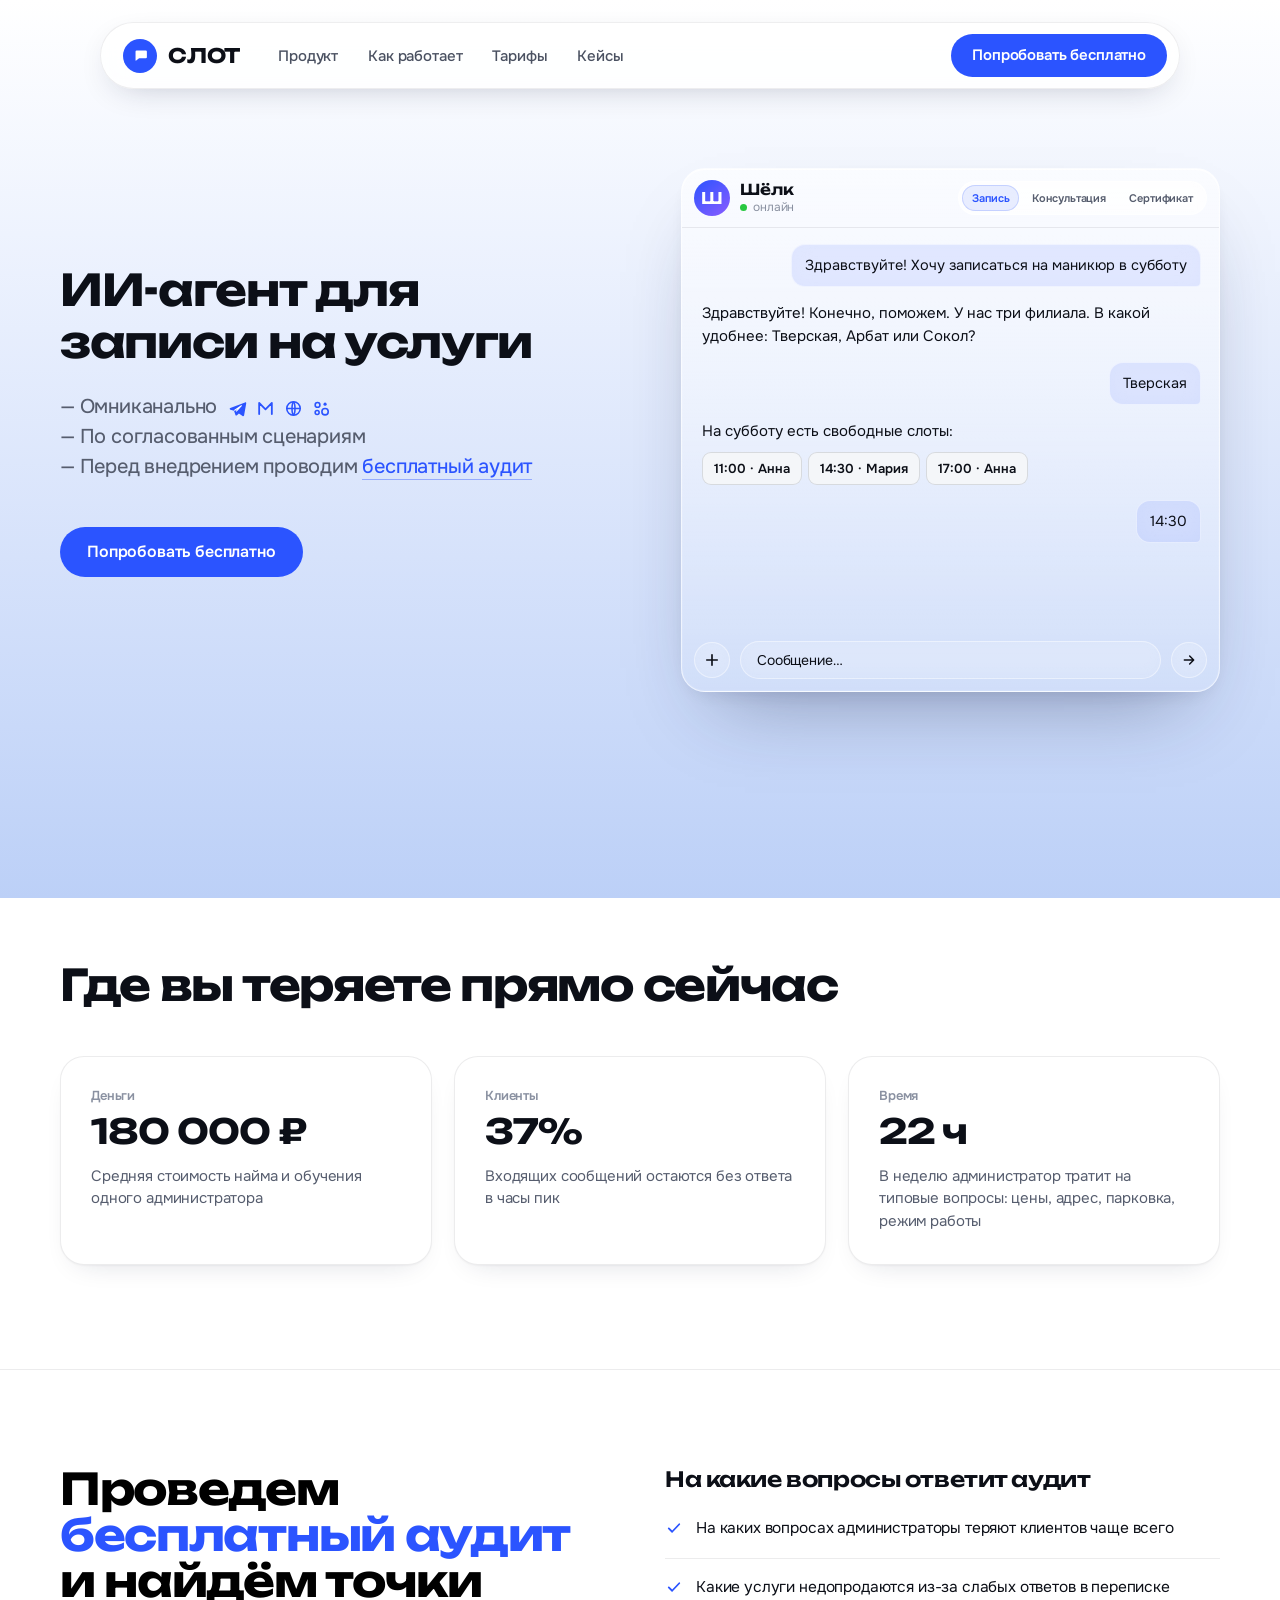
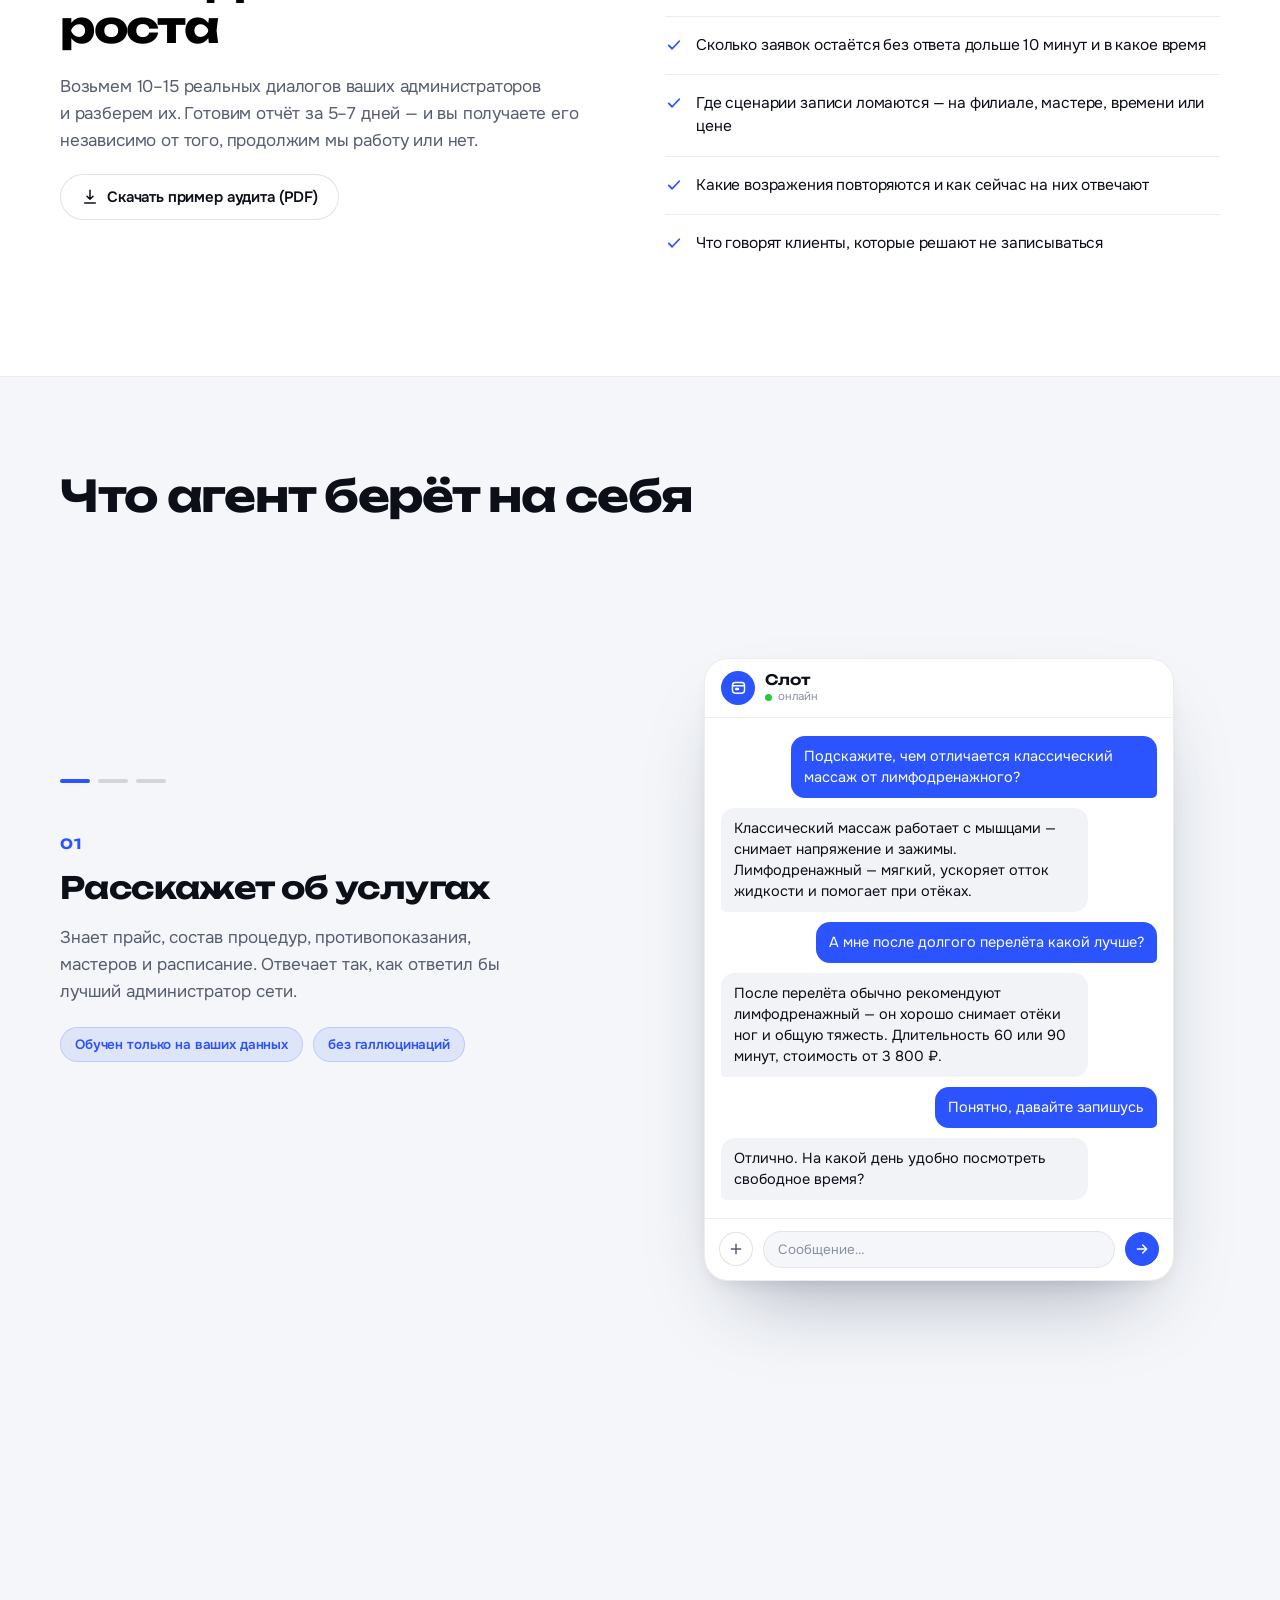
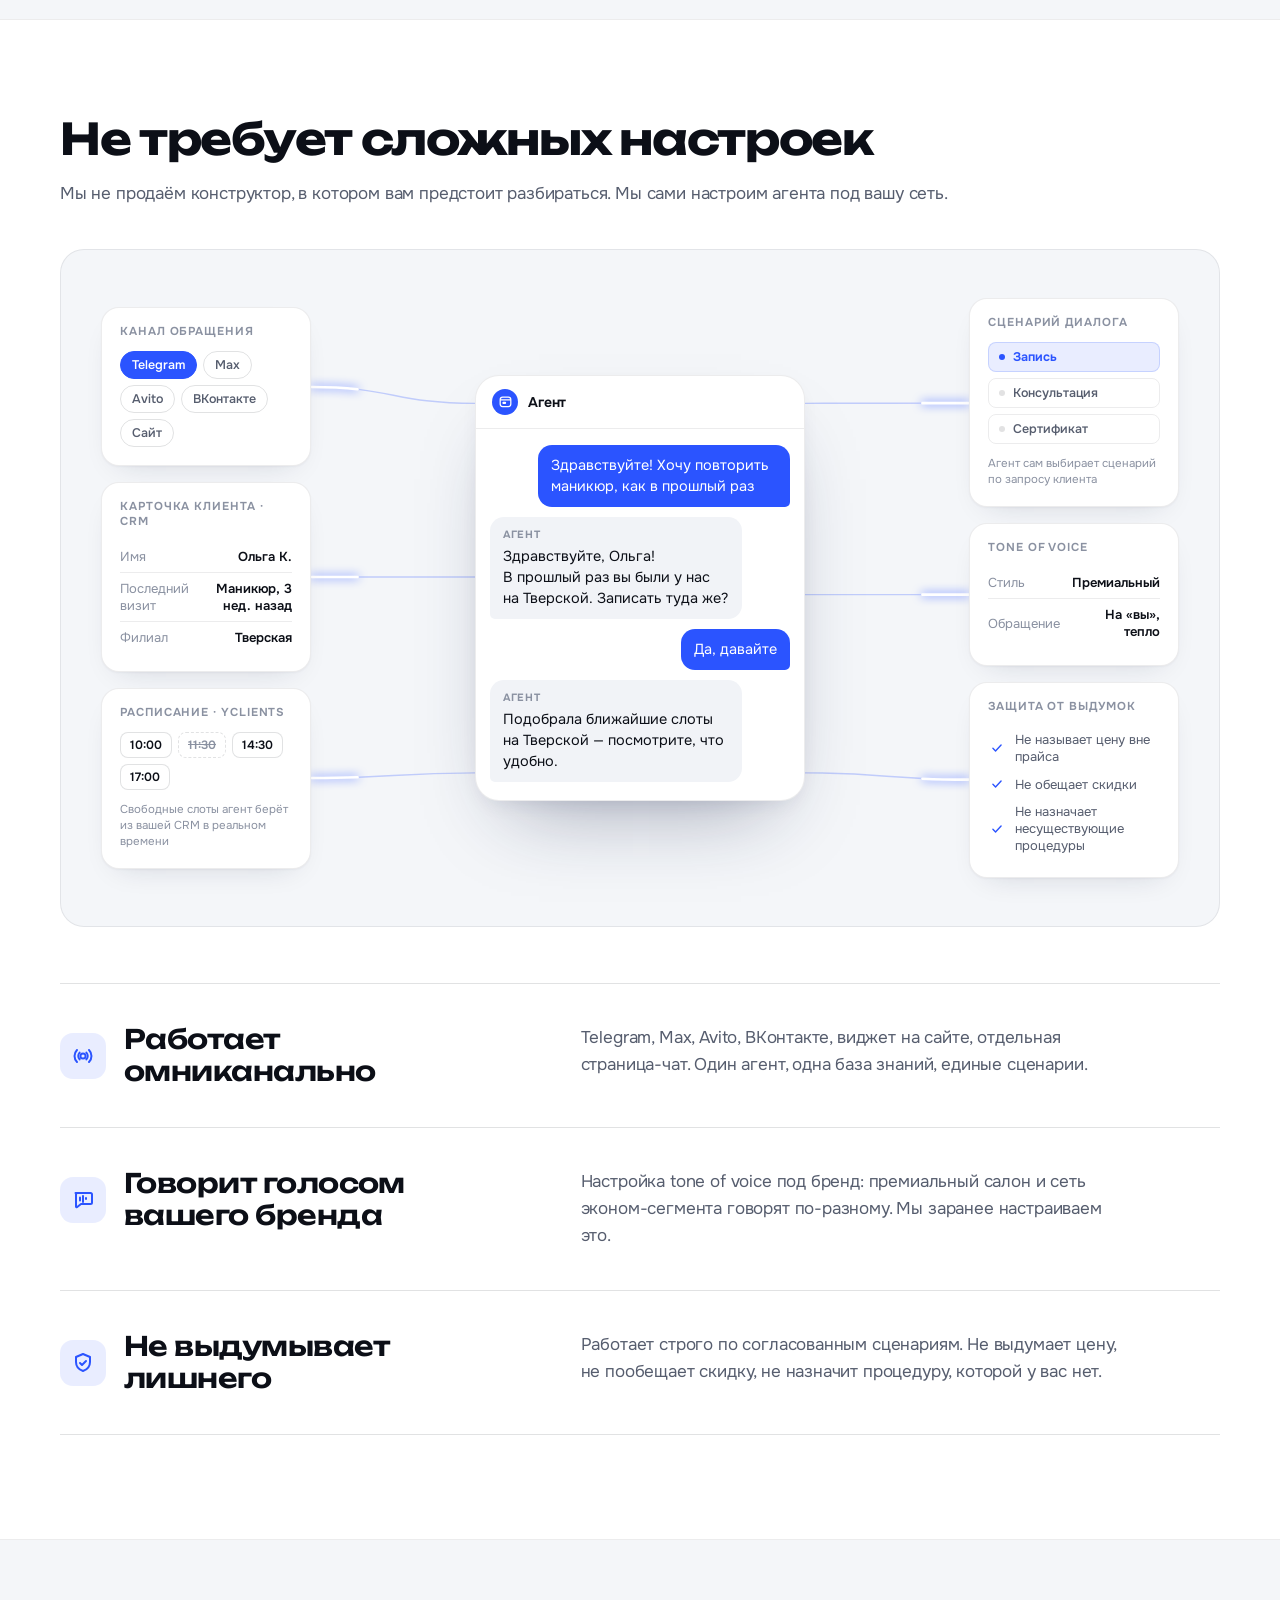
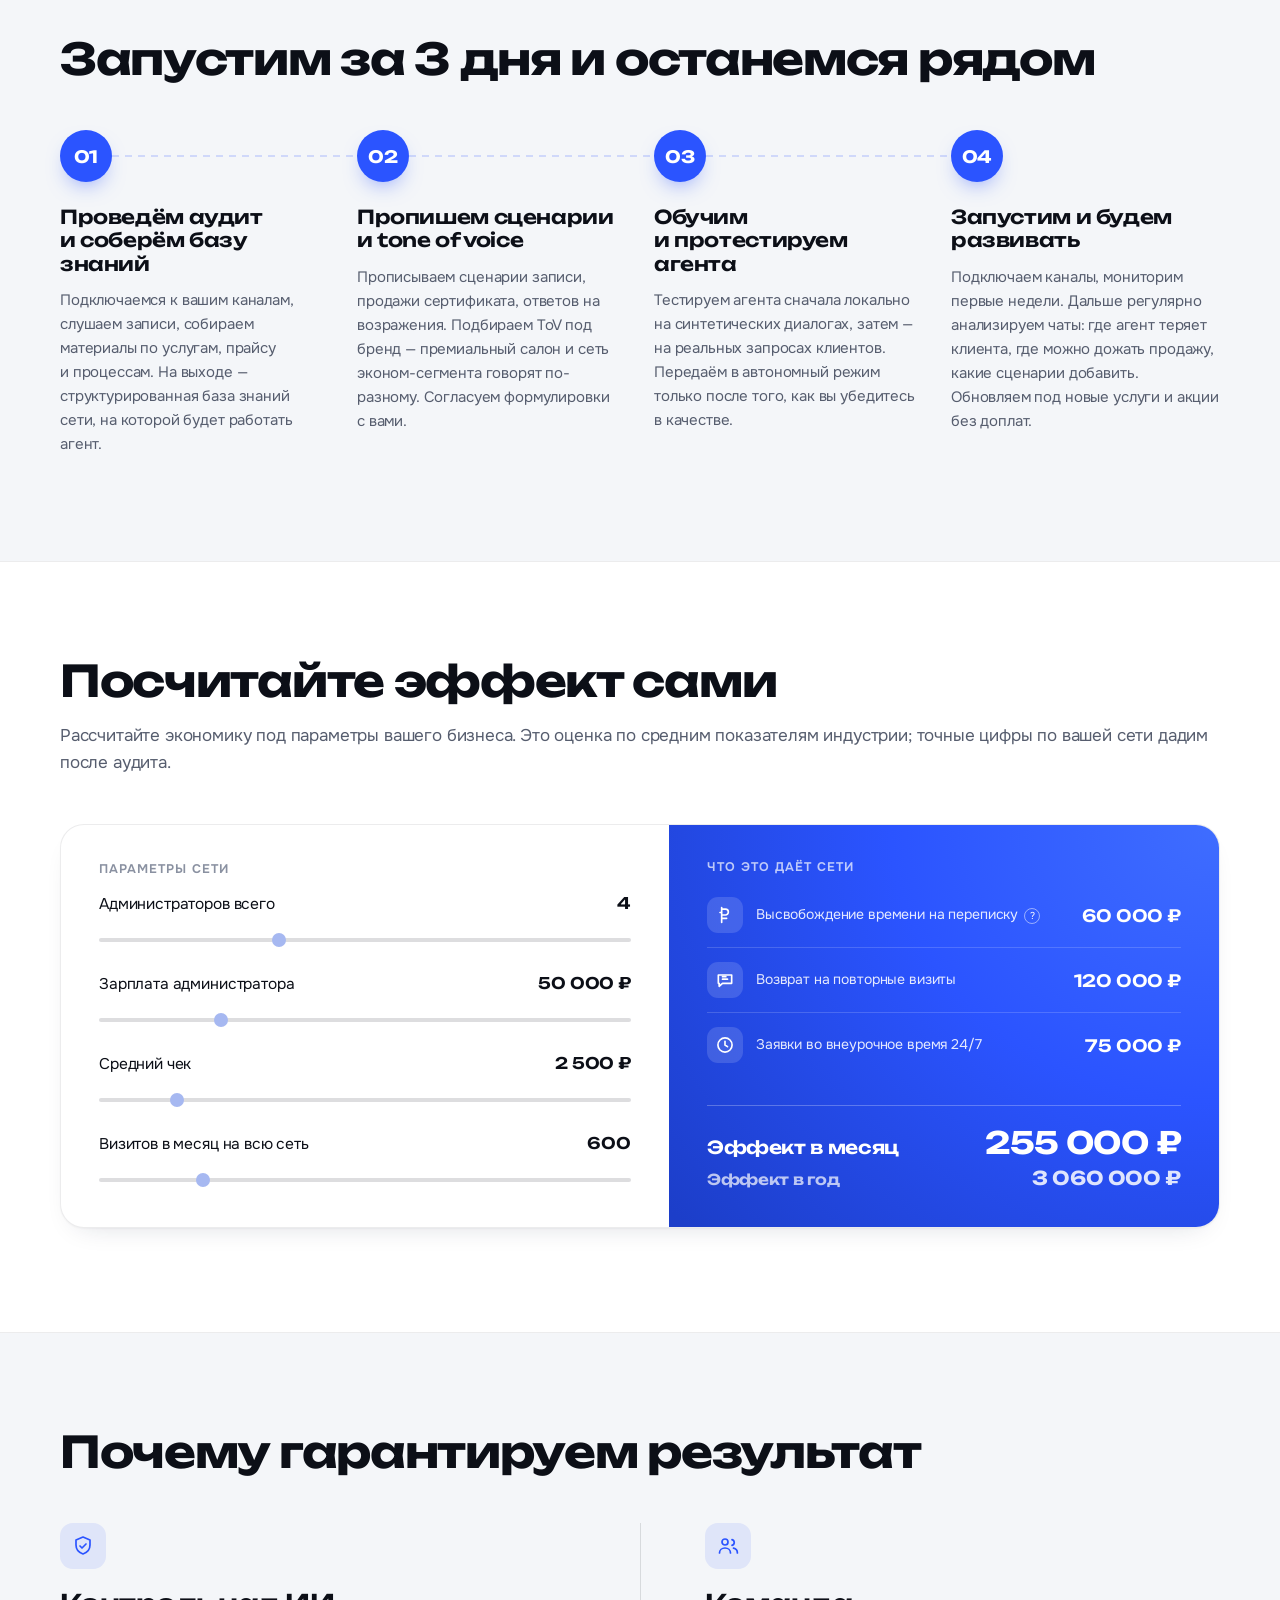
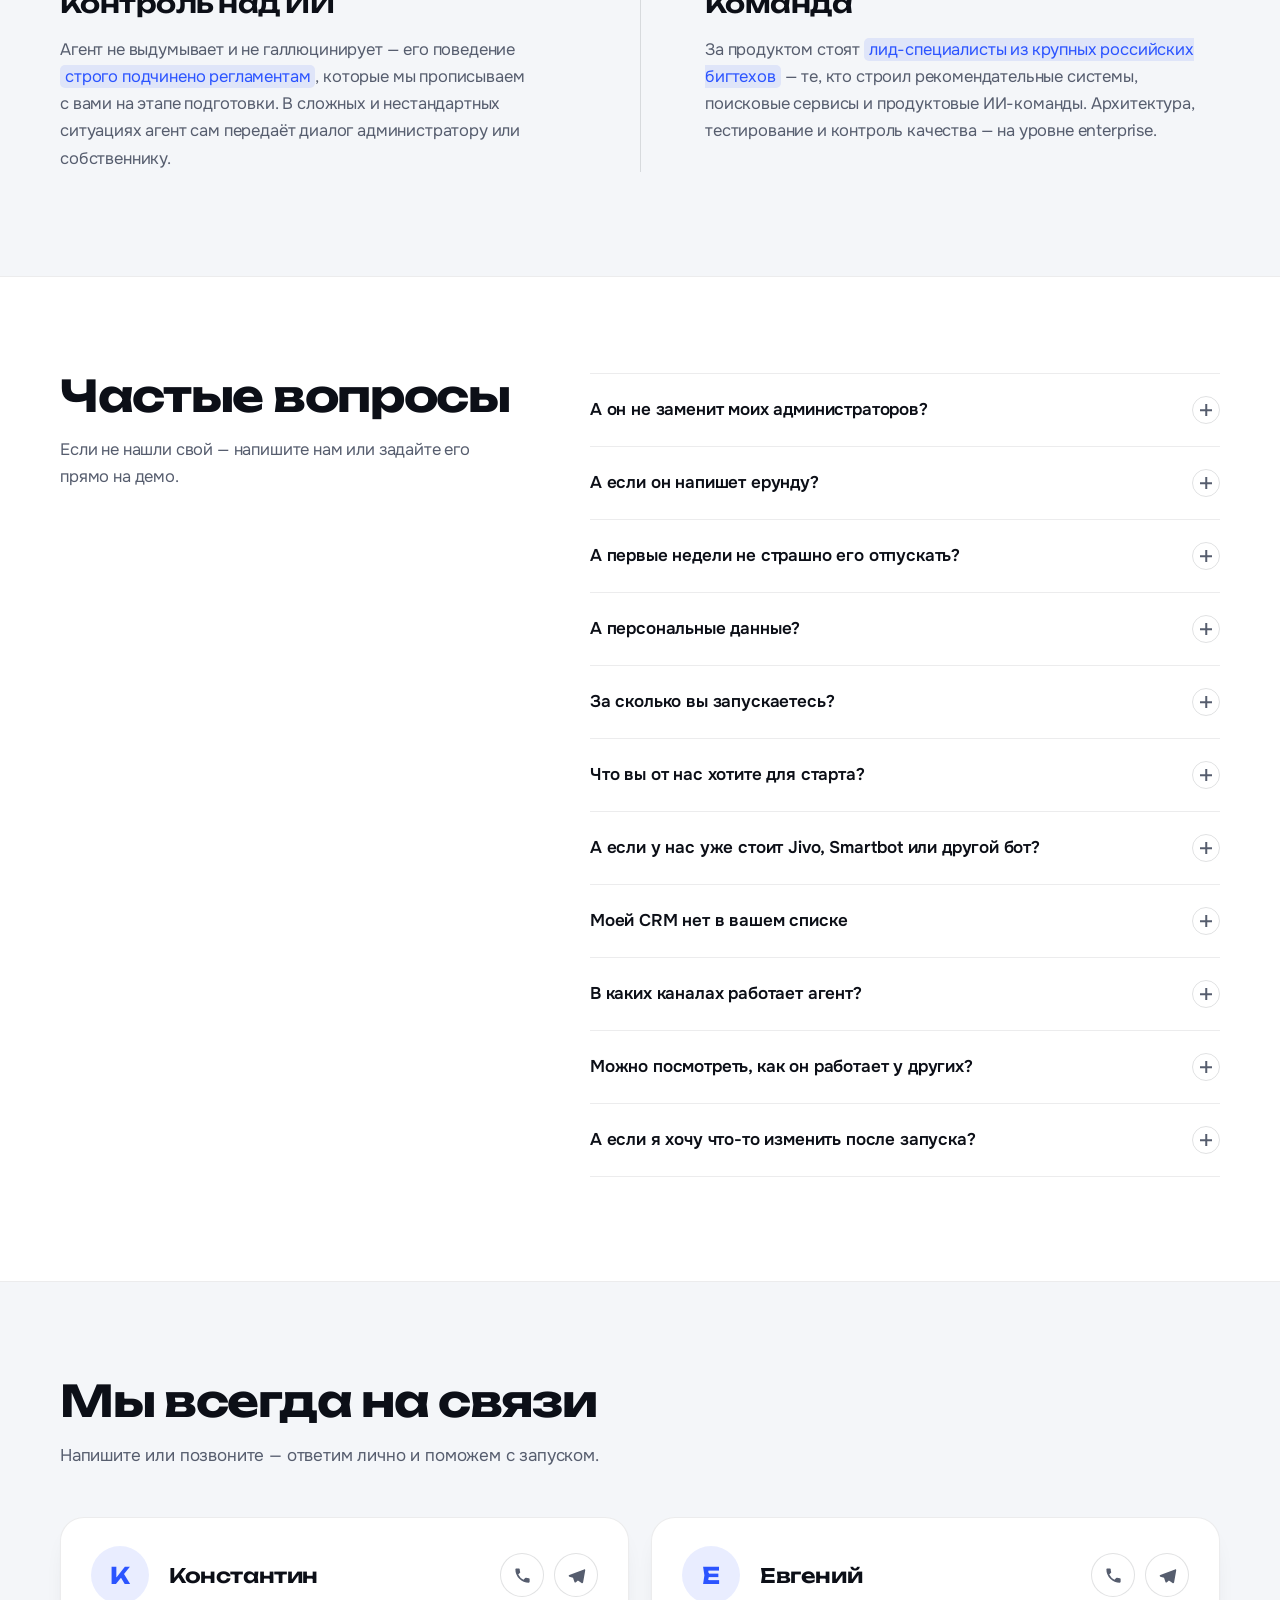
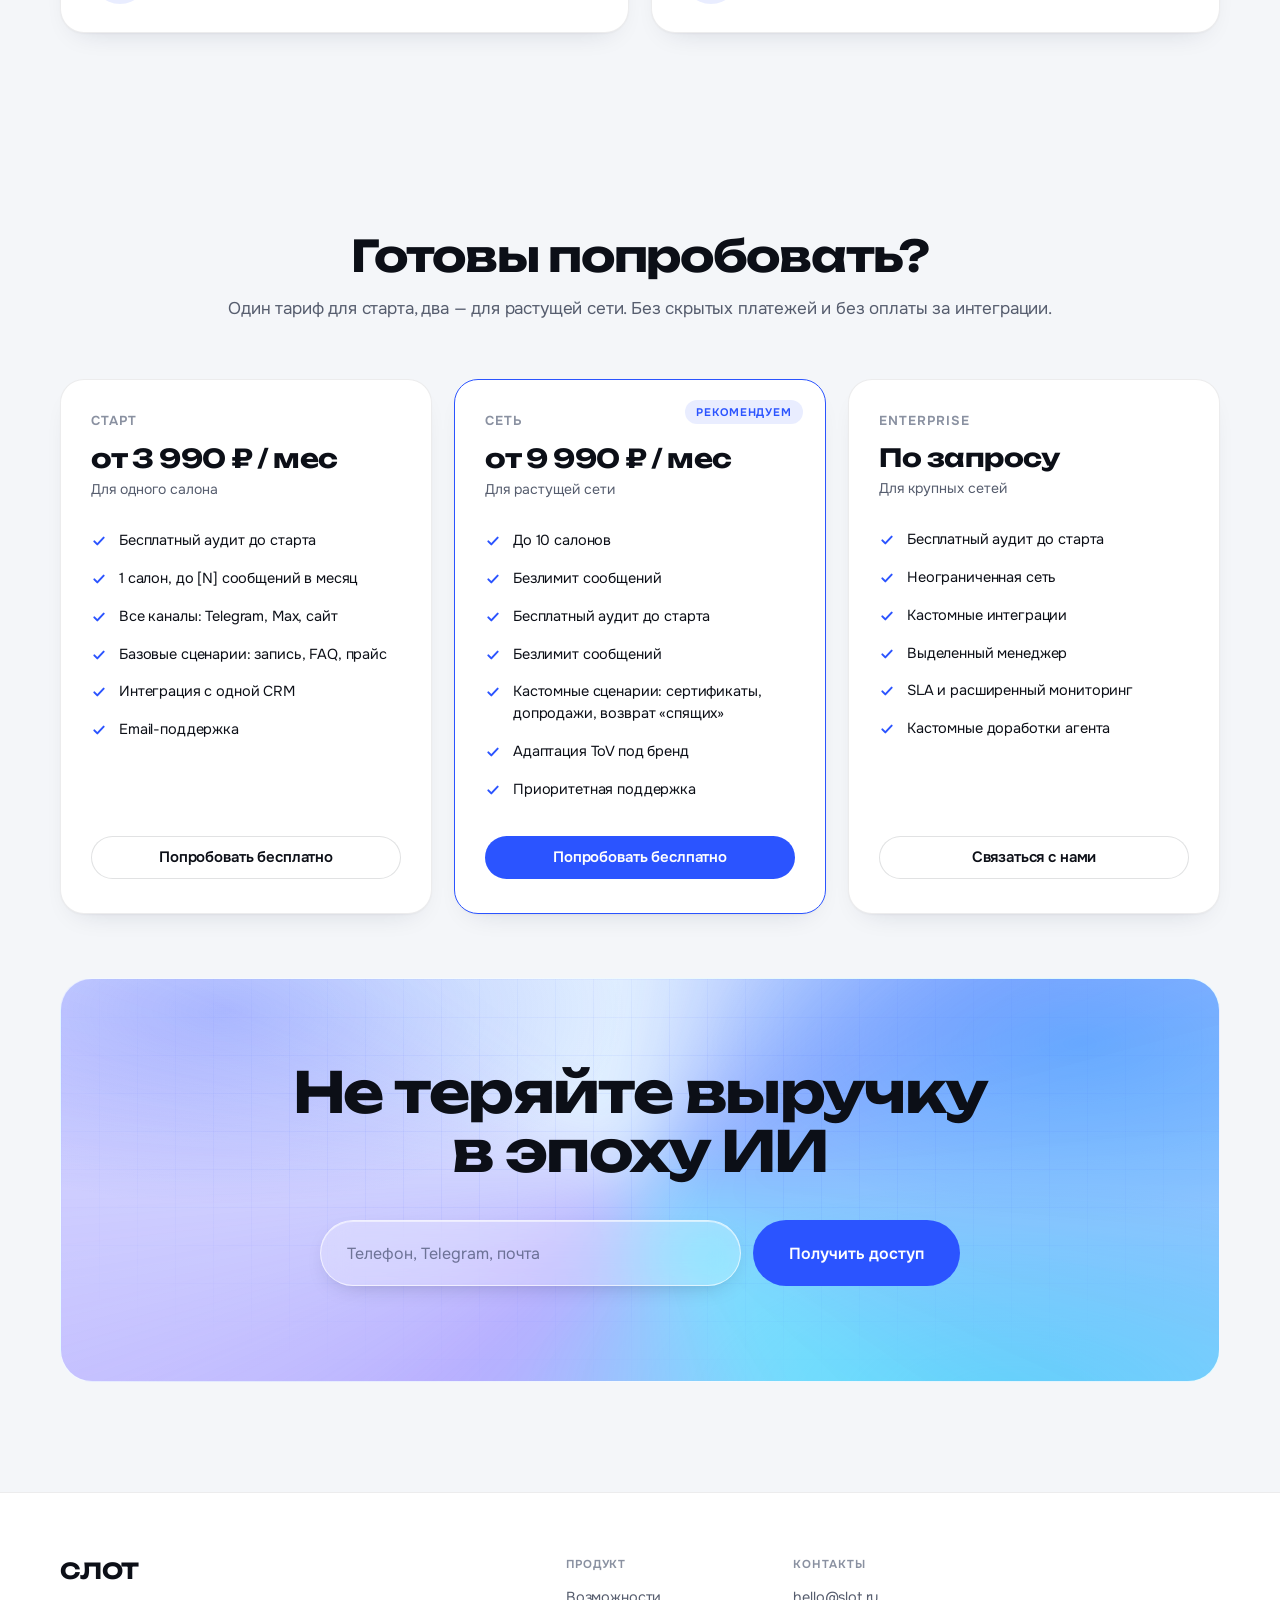
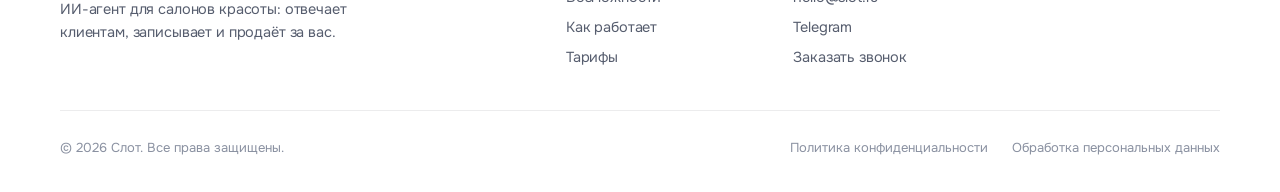
==== commit de1ed17e: "Закончил работу в клод дизайн" ====
--- a/index.html
+++ b/index.html
@@ -7,7 +7,7 @@
 <link rel="preconnect" href="https://fonts.googleapis.com">
 <link rel="preconnect" href="https://fonts.gstatic.com" crossorigin>
 <link href="https://fonts.googleapis.com/css2?family=Unbounded:wght@400;500;600;700;800&family=Onest:wght@400;450;500;600;700&display=swap" rel="stylesheet">
-<link rel="stylesheet" href="styles/studio.css?v=8">
+<link rel="stylesheet" href="styles/studio.css?v=48">
 </head>
 <body>
 
@@ -27,6 +27,7 @@
 <!-- NAV -->
 <nav class="lp-nav">
   <a class="lp-brand" href="#">
+    <span class="lp-brand__mark"><svg width="17" height="17" viewBox="0 0 24 24" fill="none" aria-hidden="true"><path d="M4.5 5h15A1.5 1.5 0 0 1 21 6.5v8A1.5 1.5 0 0 1 19.5 16H10l-4.1 3.2A.6.6 0 0 1 5 18.7V6.5A1.5 1.5 0 0 1 6.5 5Z" fill="#fff"/></svg></span>
     <span class="lp-brand__name">СЛОТ</span>
   </a>
   <ul class="lp-nav__links">
@@ -36,29 +37,25 @@
     <li><a href="#">Кейсы</a></li>
   </ul>
   <div class="lp-nav__cta">
-    <a href="#" class="lp-btn lp-btn--primary">Попробовать бесплатно</a>
+    <a href="#finalcta" class="lp-btn lp-btn--primary">Попробовать бесплатно</a>
   </div>
 </nav>
 
 <!-- HERO -->
 <section class="lp-hero">
-  <div class="lp-gridbg"></div>
-  <div class="lp__container">
-    <div class="lp-hero__grid" style="padding: 64px 0px 100px">
-
-      <div class="lp-hero__copy" style="gap: 24px">
-        <div class="lp-hero__heading" data-reveal style="display: flex; flex-direction: column; gap: 14px">
-          <h1 class="lp-h1" style="line-height: 1.2">Не теряйте клиентов в эпоху ИИ</h1>
-          <p class="lp-sub" style="margin: 0px">Омниканальный ИИ-агент, который знает ваши услуги, сам записывает клиентов и делает продажи.</p>
-        </div>
-        <div class="lp-channels" data-reveal style="transition-delay:140ms">
-          <ul class="lp-channels__list" data-channels></ul>
+  <div class="lp-hero__aurora" aria-hidden="true"></div>
+  <div class="lp__container">
+    <div class="lp-hero__grid">
+
+      <div class="lp-hero__copy" style="gap: 25px">
+        <div class="lp-hero__heading" data-reveal style="display: flex; flex-direction: column; gap: 24px">
+          <h1 class="lp-h1" style="line-height: 1.2">ИИ-агент для&nbsp;<span class="lp-rotate" data-rotate><span class="lp-rotate__sizer" aria-hidden="true">записи на&nbsp;услуги</span><span class="lp-rotate__word is-active">продаж</span><span class="lp-rotate__word">консультаций</span><span class="lp-rotate__word">записи на&nbsp;услуги</span></span></h1>
+          <p class="lp-sub" style="margin: 0px">— Омниканально <span class="lp-sub__channels" data-channels-inline></span><br>— По согласованным сценариям <br>— Перед внедрением проводим <a href="#audit" class="lp-sub__audit" style="color: #2b54ff">бесплатный аудит</a></p>
         </div>
         <div class="lp-cta-block" data-reveal style="transition-delay: 210ms; display: flex; flex-direction: column; align-items: flex-start; gap: 12px; margin: 20px 0px 0px">
           <div class="lp-cta">
-            <a href="#" class="lp-btn lp-btn--primary lp-btn--lg" style="padding: 16px 26px; margin: 0px">Попробовать бесплатно</a>
-          </div>
-          <p class="lp-note" style="width: 241px; margin: 0px; text-align: left">Перед внедрением проводим <u><span style="color: #004aff">бесплатный аудит</span></u> ваших диалогов</p>
+            <a href="#finalcta" class="lp-btn lp-btn--primary lp-btn--lg" style="padding: 16px 26px; margin: 0px">Попробовать бесплатно</a>
+          </div>
         </div>
       </div>
 
@@ -100,27 +97,18 @@
 </section>
 
 <!-- AUDIT -->
-<section class="lp-audit">
+<section class="lp-audit" id="audit">
   <div class="lp__container">
     <div class="lp-audit__grid">
 
       <div class="lp-audit__left" data-reveal>
-        <h2 class="lp-h2" style="color: rgb(0, 0, 0)">Изучим ваш бизнес и найдём точки роста</h2>
-        <p class="lp-audit__intro">Мы не запускаем агента вслепую. До любых внедрений берём 5–10 реальных диалогов ваших администраторов и&nbsp;разбираем их по полочкам. На выходе — отчёт, который вы получаете независимо от того, продолжим мы работу или нет.</p>
-        <div class="lp-audit__meta">
-          <div class="lp-audit__meta-item">
-            <div class="lp-audit__meta-label">Срок</div>
-            <div class="lp-audit__meta-value">5–7 дней</div>
-          </div>
-          <div class="lp-audit__meta-item">
-            <div class="lp-audit__meta-label">Стоимость</div>
-            <div class="lp-audit__meta-value">Бесплатно</div>
-          </div>
-        </div>
+        <h2 class="lp-h2" style="color: rgb(0, 0, 0)">Проведем <span class="lp-accent-text">бесплатный аудит</span> и найдём точки роста</h2>
+        <p class="lp-audit__intro">Возьмем 10–15 реальных диалогов ваших администраторов и разберем их. Готовим отчёт за&nbsp;5–7&nbsp;дней — и вы получаете его независимо от того, продолжим мы работу или нет.</p>
+        <a href="#" class="lp-btn lp-btn--ghost lp-audit__download"><svg viewBox="0 0 24 24" fill="none" aria-hidden="true"><path d="M12 3v12m0 0l-4-4m4 4l4-4M5 20h14" stroke="currentColor" stroke-width="2" stroke-linecap="round" stroke-linejoin="round"/></svg>Скачать пример аудита (PDF)</a>
       </div>
 
       <div class="lp-audit__panel" data-reveal style="transition-delay:120ms">
-        <div class="lp-audit__label">На какие вопросы ответит аудит</div>
+        <div class="lp-audit__panel-title">На какие вопросы ответит аудит</div>
         <ul class="lp-audit__questions">
           <li><span class="lp-audit__check" data-check></span>На каких вопросах администраторы теряют клиентов чаще всего</li>
           <li><span class="lp-audit__check" data-check></span>Какие услуги недопродаются из-за слабых ответов в&nbsp;переписке</li>
@@ -139,7 +127,7 @@
 <section class="lp-features" id="features" data-screen-label="Что агент берёт на себя">
   <div class="lp__container">
     <div class="lp-features__header" data-reveal>
-      <h2 class="lp-h2">Что агент берёт на себя</h2>
+      <h2 class="lp-h2">Что агент берёт на&nbsp;себя</h2>
     </div>
   </div>
 
@@ -158,13 +146,17 @@
 
               <div class="lp-feature__card is-active" data-fcard="0">
                 <div class="lp-feature__num">01</div>
-                <div class="lp-feature__title">Расскажет об услугах</div>
+                <div class="lp-feature__title">Расскажет об&nbsp;услугах</div>
                 <p class="lp-feature__text">Знает прайс, состав процедур, противопоказания, мастеров и&nbsp;расписание. Отвечает так, как ответил бы лучший администратор сети.</p>
+                <div class="lp-feature__tags">
+                  <span class="lp-feature__tag">Обучен только на ваших данных</span>
+                  <span class="lp-feature__tag">без галлюцинаций</span>
+                </div>
               </div>
 
               <div class="lp-feature__card is-next" data-fcard="1">
                 <div class="lp-feature__num">02</div>
-                <div class="lp-feature__title">Запишет к специалисту</div>
+                <div class="lp-feature__title">Запишет к&nbsp;специалисту</div>
                 <p class="lp-feature__text">Подберёт слот, согласует время, оформит запись в&nbsp;вашей системе. Перенесёт и&nbsp;отменит, если нужно.</p>
                 <span class="lp-feature__tag">Интеграция с YCLIENTS</span>
               </div>
@@ -173,6 +165,7 @@
                 <div class="lp-feature__num">03</div>
                 <div class="lp-feature__title">Продаст подарочный сертификат</div>
                 <p class="lp-feature__text">Доведёт клиента до оплаты: предложит номинал, оформит сертификат и&nbsp;пришлёт его покупателю или сразу получателю.</p>
+                <span class="lp-feature__tag">Конструктор сертификатов</span>
               </div>
             </div>
 
@@ -188,9 +181,9 @@
 <!-- ADVANTAGES -->
 <section class="lp-adv" data-screen-label="Готов к работе из коробки">
   <div class="lp__container">
-    <div class="lp-adv__header" data-reveal>
-      <h2 class="lp-h2">Готов к работе из коробки</h2>
-      <p class="lp-adv__intro">Мы не продаём конструктор, в&nbsp;котором вам предстоит разбираться. Агент приходит уже настроенным под вашу сеть.</p>
+    <div class="lp-adv__header" data-reveal style="margin: 0px 0px 41px">
+      <h2 class="lp-h2">Не требует сложных настроек</h2>
+      <p class="lp-adv__intro">Мы не продаём конструктор, в котором вам предстоит разбираться. Мы сами настроим агента под вашу сеть.</p>
     </div>
 
     <div class="lp-adv__collage" data-reveal>
@@ -277,18 +270,18 @@
 
     </div>
 
-    <div class="lp-adv__grid">
-      <div class="lp-adv__item" data-reveal style="transition-delay:0ms">
-        <div class="lp-adv__item-title">Работает омниканально</div>
-        <p class="lp-adv__item-text">Telegram, Max, Avito, ВКонтакте, виджет на сайте, отдельная страница-чат. Один агент, одна база знаний, единые сценарии.</p>
-      </div>
-      <div class="lp-adv__item" data-reveal style="transition-delay:90ms">
-        <div class="lp-adv__item-title">Говорит голосом вашего бренда</div>
-        <p class="lp-adv__item-text">Настройка tone of voice под бренд: премиальный салон и&nbsp;сеть эконом-сегмента говорят по-разному. Мы заранее настраиваем это.</p>
-      </div>
-      <div class="lp-adv__item" data-reveal style="transition-delay:180ms">
-        <div class="lp-adv__item-title">Не выдумывает лишнего</div>
-        <p class="lp-adv__item-text">Работает строго по согласованным сценариям. Не выдумает цену, не пообещает скидку, не назначит процедуру, которой у&nbsp;вас нет.</p>
+    <div class="lp-adv__blocks">
+      <div class="lp-adv__block" data-reveal style="transition-delay:0ms">
+        <div class="lp-adv__block-head"><span class="lp-adv__block-num"><svg viewBox="0 0 24 24" fill="none" aria-hidden="true"><circle cx="12" cy="12" r="2.6" stroke="currentColor" stroke-width="2"/><path d="M6 6a8.5 8.5 0 0 0 0 12M18 6a8.5 8.5 0 0 1 0 12M8.6 8.6a5 5 0 0 0 0 6.8M15.4 8.6a5 5 0 0 1 0 6.8" stroke="currentColor" stroke-width="2" stroke-linecap="round"/></svg></span><h3 class="lp-adv__block-title">Работает омниканально</h3></div>
+        <p class="lp-adv__block-text">Telegram, Max, Avito, ВКонтакте, виджет на сайте, отдельная страница-чат. Один агент, одна база знаний, единые сценарии.</p>
+      </div>
+      <div class="lp-adv__block" data-reveal style="transition-delay:90ms">
+        <div class="lp-adv__block-head"><span class="lp-adv__block-num"><svg viewBox="0 0 24 24" fill="none" aria-hidden="true"><path d="M4.5 5h15A1.5 1.5 0 0 1 21 6.5v8A1.5 1.5 0 0 1 19.5 16H10l-4.1 3.2A.6.6 0 0 1 5 18.7V6.5A1.5 1.5 0 0 1 6.5 5Z" stroke="currentColor" stroke-width="2" stroke-linejoin="round"/><path d="M9 9.5v3M12 8v6M15 10v1" stroke="currentColor" stroke-width="2" stroke-linecap="round"/></svg></span><h3 class="lp-adv__block-title">Говорит голосом вашего бренда</h3></div>
+        <p class="lp-adv__block-text">Настройка tone of voice под бренд: премиальный салон и&nbsp;сеть эконом-сегмента говорят по-разному. Мы заранее настраиваем это.</p>
+      </div>
+      <div class="lp-adv__block" data-reveal style="transition-delay:180ms">
+        <div class="lp-adv__block-head"><span class="lp-adv__block-num"><svg viewBox="0 0 24 24" fill="none" aria-hidden="true"><path d="M12 3l7 3v5c0 4.5-3 7.6-7 9-4-1.4-7-4.5-7-9V6l7-3z" stroke="currentColor" stroke-width="2" stroke-linejoin="round"/><path d="M9 12l2 2 4-4" stroke="currentColor" stroke-width="2" stroke-linecap="round" stroke-linejoin="round"/></svg></span><h3 class="lp-adv__block-title">Не выдумывает лишнего</h3></div>
+        <p class="lp-adv__block-text">Работает строго по согласованным сценариям. Не выдумает цену, не пообещает скидку, не назначит процедуру, которой у&nbsp;вас нет.</p>
       </div>
     </div>
   </div>
@@ -298,28 +291,28 @@
 <section class="lp-steps" id="steps" data-screen-label="Запустим за 4 недели">
   <div class="lp__container">
     <div class="lp-section-head" data-reveal>
-      <h2 class="lp-h2">Запустим за 3 дня и останемся рядом</h2>
-    </div>
-    <div class="lp-steps__grid">
-      <div class="lp-step" data-reveal style="transition-delay:0ms">
-        <div class="lp-step__num">01</div>
-        <div class="lp-step__title">Аудит и база знаний</div>
-        <p class="lp-step__text">Подключаемся к вашим каналам, слушаем записи, собираем материалы по услугам, прайсу и&nbsp;процессам. На выходе — структурированная база знаний сети, на которой будет работать агент.</p>
-      </div>
-      <div class="lp-step" data-reveal style="transition-delay:90ms">
-        <div class="lp-step__num">02</div>
-        <div class="lp-step__title">Сценарии и tone of voice</div>
-        <p class="lp-step__text">Прописываем сценарии записи, продажи сертификата, ответов на возражения. Подбираем ToV под бренд — премиальный салон и&nbsp;сеть эконом-сегмента говорят по-разному. Согласуем формулировки с&nbsp;вами.</p>
-      </div>
-      <div class="lp-step" data-reveal style="transition-delay:180ms">
-        <div class="lp-step__num">03</div>
-        <div class="lp-step__title">Обучение и тестирование</div>
-        <p class="lp-step__text">Тестируем агента сначала локально на синтетических диалогах, затем — на реальных запросах клиентов. Передаём в&nbsp;автономный режим только после того, как вы убедитесь в&nbsp;качестве.</p>
-      </div>
-      <div class="lp-step" data-reveal style="transition-delay:270ms">
-        <div class="lp-step__num">04</div>
-        <div class="lp-step__title">Запуск и развитие</div>
-        <p class="lp-step__text">Подключаем каналы, мониторим первые недели. Дальше регулярно анализируем чаты: где агент теряет клиента, где можно дожать продажу, какие сценарии добавить. Обновляем под новые услуги и&nbsp;акции без доплат.</p>
+      <h2 class="lp-h2">Запустим за&nbsp;3 дня и останемся рядом</h2>
+    </div>
+    <div class="lp-process">
+      <div class="lp-process__step" data-reveal style="transition-delay:0ms">
+        <div class="lp-process__head"><span class="lp-process__node">01</span></div>
+        <div class="lp-process__title">Проведём аудит и&nbsp;соберём базу знаний</div>
+        <p class="lp-process__text">Подключаемся к вашим каналам, слушаем записи, собираем материалы по услугам, прайсу и&nbsp;процессам. На выходе — структурированная база знаний сети, на которой будет работать агент.</p>
+      </div>
+      <div class="lp-process__step" data-reveal style="transition-delay:90ms">
+        <div class="lp-process__head"><span class="lp-process__node">02</span></div>
+        <div class="lp-process__title">Пропишем сценарии и&nbsp;tone of voice</div>
+        <p class="lp-process__text">Прописываем сценарии записи, продажи сертификата, ответов на возражения. Подбираем ToV под бренд — премиальный салон и&nbsp;сеть эконом-сегмента говорят по-разному. Согласуем формулировки с&nbsp;вами.</p>
+      </div>
+      <div class="lp-process__step" data-reveal style="transition-delay:180ms">
+        <div class="lp-process__head"><span class="lp-process__node">03</span></div>
+        <div class="lp-process__title">Обучим и&nbsp;протестируем агента</div>
+        <p class="lp-process__text">Тестируем агента сначала локально на синтетических диалогах, затем — на реальных запросах клиентов. Передаём в&nbsp;автономный режим только после того, как вы убедитесь в&nbsp;качестве.</p>
+      </div>
+      <div class="lp-process__step" data-reveal style="transition-delay:270ms">
+        <div class="lp-process__head"><span class="lp-process__node">04</span></div>
+        <div class="lp-process__title">Запустим и&nbsp;будем развивать</div>
+        <p class="lp-process__text">Подключаем каналы, мониторим первые недели. Дальше регулярно анализируем чаты: где агент теряет клиента, где можно дожать продажу, какие сценарии добавить. Обновляем под новые услуги и&nbsp;акции без доплат.</p>
       </div>
     </div>
   </div>
@@ -329,13 +322,13 @@
 <section class="lp-calc" data-screen-label="Калькулятор эффекта">
   <div class="lp__container">
     <div class="lp-calc__header" data-reveal>
-      <h2 class="lp-h2">Посчитайте эффект для вашей сети</h2>
-      <p class="lp-calc__intro">Подвигайте ползунки под параметры вашего бизнеса — расчёт обновится сразу. Это оценка по средним показателям индустрии; точные цифры по вашей сети дадим после аудита.</p>
-    </div>
-
-    <div class="lp-calc__grid">
-
-      <div class="lp-calc__panel" data-reveal>
+      <h2 class="lp-h2">Посчитайте эффект сами</h2>
+      <p class="lp-calc__intro">Рассчитайте экономику под параметры вашего бизнеса. Это оценка по средним показателям индустрии; точные цифры по вашей сети дадим после аудита.</p>
+    </div>
+
+    <div class="lp-calc__card" data-reveal>
+
+      <div class="lp-calc__inputs">
         <div class="lp-calc__panel-label">Параметры сети</div>
         <div class="lp-field">
           <div class="lp-field__row">
@@ -363,25 +356,25 @@
             <span class="lp-field__label">Визитов в месяц на всю сеть</span>
             <span class="lp-field__value" id="v-visits">600</span>
           </div>
-          <input type="range" id="r-visits" min="50" max="5000" step="50" value="600">
-        </div>
-      </div>
-
-      <div class="lp-calc__panel" data-reveal style="transition-delay:120ms">
-        <div class="lp-calc__block" style="margin: 0px 0px 24px">
-          <div class="lp-calc__panel-label">Экономия на операционке</div>
+          <input type="range" id="r-visits" min="50" max="3000" step="50" value="600">
+        </div>
+      </div>
+
+      <div class="lp-calc__results">
+        <div class="lp-calc__results-label">Что это даёт сети</div>
+        <div class="lp-calc__lines">
           <div class="lp-calc__line">
+            <span class="lp-calc__line-ico" data-ico="money"></span>
             <span class="lp-calc__line-label">Высвобождение времени на переписку<span class="lp-tip">?<span class="lp-tip__text">Экономия учитывает только долю рабочего времени администратора, которая уходит на текстовые каналы — сам администратор остаётся в зале. По оценке индустрии это около 30% его рабочего времени.</span></span></span>
             <span class="lp-calc__line-value" id="v-fot">60 000 ₽</span>
           </div>
-        </div>
-        <div class="lp-calc__block">
-          <div class="lp-calc__panel-label">Дополнительный доход</div>
           <div class="lp-calc__line">
+            <span class="lp-calc__line-ico" data-ico="clients"></span>
             <span class="lp-calc__line-label">Возврат на повторные визиты</span>
             <span class="lp-calc__line-value" id="v-repeat">120 000 ₽</span>
           </div>
           <div class="lp-calc__line">
+            <span class="lp-calc__line-ico" data-ico="time"></span>
             <span class="lp-calc__line-label">Заявки во внеурочное время 24/7</span>
             <span class="lp-calc__line-value" id="v-night">75 000 ₽</span>
           </div>
@@ -408,11 +401,13 @@
     </div>
     <div class="lp-quality__grid">
       <div class="lp-quality__item" data-reveal>
-        <div class="lp-quality__title">Контроль над ИИ</div>
+        <div class="lp-quality__ico"><svg viewBox="0 0 24 24" fill="none" aria-hidden="true"><path d="M12 3l7 3v5c0 4.5-3 7.6-7 9-4-1.4-7-4.5-7-9V6l7-3z" stroke="currentColor" stroke-width="1.7" stroke-linejoin="round"/><path d="M9 12l2 2 4-4" stroke="currentColor" stroke-width="1.7" stroke-linecap="round" stroke-linejoin="round"/></svg></div>
+        <div class="lp-quality__title">Контроль над&nbsp;ИИ</div>
         <p class="lp-quality__text">Агент не выдумывает и&nbsp;не галлюцинирует — его поведение <mark>строго подчинено регламентам</mark>, которые мы прописываем с&nbsp;вами на этапе подготовки. В&nbsp;сложных и&nbsp;нестандартных ситуациях агент сам передаёт диалог администратору или собственнику.</p>
       </div>
       <div class="lp-quality__divider"></div>
       <div class="lp-quality__item" data-reveal style="transition-delay:120ms">
+        <div class="lp-quality__ico"><svg viewBox="0 0 24 24" fill="none" aria-hidden="true"><circle cx="9" cy="8" r="3" stroke="currentColor" stroke-width="1.7"/><path d="M3.5 19c0-3 2.6-5 5.5-5s5.5 2 5.5 5" stroke="currentColor" stroke-width="1.7" stroke-linecap="round"/><path d="M16 5.6a3 3 0 0 1 0 5.8M17.5 14.2c2.3.5 3.9 2.3 3.9 4.8" stroke="currentColor" stroke-width="1.7" stroke-linecap="round"/></svg></div>
         <div class="lp-quality__title">Команда</div>
         <p class="lp-quality__text">За продуктом стоят <mark>лид-специалисты из крупных российских бигтехов</mark> — те, кто строил рекомендательные системы, поисковые сервисы и&nbsp;продуктовые ИИ-команды. Архитектура, тестирование и&nbsp;контроль качества — на уровне enterprise.</p>
       </div>
@@ -492,6 +487,38 @@
   </div>
 </section>
 
+<!-- CONTACTS -->
+<section class="lp-contacts" data-screen-label="Мы всегда на связи">
+  <div class="lp__container">
+    <div class="lp-section-head" data-reveal>
+      <h2 class="lp-h2">Мы всегда на&nbsp;связи</h2>
+      <p class="lp-contacts__intro">Напишите или позвоните — ответим лично и поможем с запуском.</p>
+    </div>
+    <div class="lp-contacts__grid">
+      <div class="lp-contact" data-reveal>
+        <div class="lp-contact__avatar">К</div>
+        <div class="lp-contact__info">
+          <div class="lp-contact__name">Константин</div>
+        </div>
+        <div class="lp-contact__actions">
+            <a href="tel:+79128085626" class="lp-contact__btn" aria-label="Позвонить Константину"><svg viewBox="0 0 24 24" fill="currentColor" aria-hidden="true"><path d="M6.62 10.79a15.05 15.05 0 0 0 6.59 6.59l2.2-2.2a1 1 0 0 1 1.02-.24 11.4 11.4 0 0 0 3.57.57 1 1 0 0 1 1 1V20a1 1 0 0 1-1 1A17 17 0 0 1 3 4a1 1 0 0 1 1-1h3.5a1 1 0 0 1 1 1c0 1.25.2 2.45.57 3.57a1 1 0 0 1-.25 1.02l-2.2 2.2z"/></svg></a>
+            <a href="https://t.me/poluyanovjr" class="lp-contact__btn" aria-label="Telegram Константина"><svg viewBox="0 0 24 24" fill="none" aria-hidden="true"><path d="M21.5 4.3 2.9 11.4c-1 .4-1 1.8.1 2.1l4.6 1.4 1.8 5.3c.3.8 1.3 1 1.9.4l2.5-2.4 4.6 3.4c.7.5 1.7.1 1.9-.7L23 5.6c.2-1-.7-1.8-1.5-1.3Z" fill="currentColor"/></svg></a>
+        </div>
+      </div>
+      <div class="lp-contact" data-reveal style="transition-delay:90ms">
+        <div class="lp-contact__avatar">Е</div>
+        <div class="lp-contact__info">
+          <div class="lp-contact__name">Евгений</div>
+        </div>
+        <div class="lp-contact__actions">
+            <a href="tel:+79935003807" class="lp-contact__btn" aria-label="Позвонить Евгению"><svg viewBox="0 0 24 24" fill="currentColor" aria-hidden="true"><path d="M6.62 10.79a15.05 15.05 0 0 0 6.59 6.59l2.2-2.2a1 1 0 0 1 1.02-.24 11.4 11.4 0 0 0 3.57.57 1 1 0 0 1 1 1V20a1 1 0 0 1-1 1A17 17 0 0 1 3 4a1 1 0 0 1 1-1h3.5a1 1 0 0 1 1 1c0 1.25.2 2.45.57 3.57a1 1 0 0 1-.25 1.02l-2.2 2.2z"/></svg></a>
+            <a href="https://t.me/semenov_e_v" class="lp-contact__btn" aria-label="Telegram Евгения"><svg viewBox="0 0 24 24" fill="none" aria-hidden="true"><path d="M21.5 4.3 2.9 11.4c-1 .4-1 1.8.1 2.1l4.6 1.4 1.8 5.3c.3.8 1.3 1 1.9.4l2.5-2.4 4.6 3.4c.7.5 1.7.1 1.9-.7L23 5.6c.2-1-.7-1.8-1.5-1.3Z" fill="currentColor"/></svg></a>
+        </div>
+      </div>
+    </div>
+  </div>
+</section>
+
 <!-- PRICING -->
 <section class="lp-pricing" id="pricing" data-screen-label="Тарифы">
   <div class="lp__container">
@@ -504,7 +531,7 @@
 
       <div class="lp-plan" data-reveal style="transition-delay:0ms">
         <div class="lp-plan__name">Старт</div>
-        <div class="lp-plan__price">990 ₽<span class="lp-plan__price-per"> / мес</span></div>
+        <div class="lp-plan__price" style="font-size: 26px">от 3 990 ₽ / мес</div>
         <div class="lp-plan__price-sub">Для одного салона</div>
         <ul class="lp-plan__features">
           <li>Бесплатный аудит до старта</li>
@@ -514,16 +541,16 @@
           <li>Интеграция с одной CRM</li>
           <li>Email-поддержка</li>
         </ul>
-        <a href="#" class="lp-btn lp-btn--ghost">Попробовать бесплатно</a>
+        <a href="#finalcta" class="lp-btn lp-btn--ghost">Попробовать бесплатно</a>
       </div>
 
       <div class="lp-plan lp-plan--featured" data-reveal style="transition-delay:90ms">
         <span class="lp-plan__badge">Рекомендуем</span>
         <div class="lp-plan__name">Сеть</div>
-        <div class="lp-plan__price">[N] ₽<span class="lp-plan__price-per"> / мес</span></div>
+        <div class="lp-plan__price" style="font-size: 26px">от 9 990 ₽ / мес</div>
         <div class="lp-plan__price-sub">Для растущей сети</div>
         <ul class="lp-plan__features">
-          <li>До [N] салонов</li>
+          <li>До 10 салонов</li>
           <li>Безлимит сообщений</li>
           <li>Бесплатный аудит до старта</li>
           <li>Безлимит сообщений</li>
@@ -531,12 +558,12 @@
           <li>Адаптация ToV под бренд</li>
           <li>Приоритетная поддержка</li>
         </ul>
-        <a href="#" class="lp-btn lp-btn--primary">Запросить демо</a>
+        <a href="#finalcta" class="lp-btn lp-btn--primary">Попробовать беслпатно</a>
       </div>
 
       <div class="lp-plan" data-reveal style="transition-delay:180ms">
         <div class="lp-plan__name">Enterprise</div>
-        <div class="lp-plan__price">По запросу</div>
+        <div class="lp-plan__price" style="font-size: 25px">По запросу</div>
         <div class="lp-plan__price-sub">Для крупных сетей</div>
         <ul class="lp-plan__features">
           <li>Бесплатный аудит до старта</li>
@@ -546,20 +573,17 @@
           <li>SLA и расширенный мониторинг</li>
           <li>Кастомные доработки агента</li>
         </ul>
-        <a href="#" class="lp-btn lp-btn--ghost">Связаться с нами</a>
-      </div>
-
-    </div>
-
-    <div class="lp-pricing__trial" data-reveal>
-      <div class="lp-pricing__trial-title">Принесем пользу до первого платежа</div>
-      <div class="lp-pricing__trial-right">
-        <p class="lp-pricing__trial-text">Первые [N] дней — бесплатно. Аудит проводим до подписания: если после него вы решите не работать с&nbsp;нами, отчёт по слабым местам ваших диалогов остаётся у&nbsp;вас.</p>
-        <div class="lp-pricing__trial-cta">
-          <a href="#" class="lp-btn lp-btn--primary">Запросить демо</a>
-          <a href="#" class="lp-btn lp-btn--ghost">Получить аудит</a>
-        </div>
-      </div>
+        <a href="#finalcta" class="lp-btn lp-btn--ghost">Связаться с нами</a>
+      </div>
+
+    </div>
+
+    <div class="lp-finalcta" id="finalcta" data-reveal>
+      <h2 class="lp-finalcta__title">Не теряйте выручку<br>в&nbsp;эпоху ИИ</h2>
+      <form class="lp-finalcta__form" onsubmit="return false">
+        <input type="text" class="lp-finalcta__input" placeholder="Телефон, Telegram, почта" aria-label="Контакт">
+        <button type="submit" class="lp-finalcta__btn">Получить доступ</button>
+      </form>
     </div>
   </div>
 </section>
@@ -580,12 +604,6 @@
           <a href="#pricing">Тарифы</a>
         </div>
         <div class="lp-footer__col">
-          <div class="lp-footer__col-title">Компания</div>
-          <a href="#">Кейсы</a>
-          <a href="#">О нас</a>
-          <a href="#">Блог</a>
-        </div>
-        <div class="lp-footer__col">
           <div class="lp-footer__col-title">Контакты</div>
           <a href="mailto:hello@slot.ru">hello@slot.ru</a>
           <a href="#">Telegram</a>
@@ -609,6 +627,7 @@
   mark: '<svg width="19" height="19" viewBox="0 0 24 24" fill="none"><rect x="3.5" y="5" width="17" height="15" rx="4" stroke="white" stroke-width="2"/><path d="M3.5 9.5h17" stroke="white" stroke-width="2"/><rect x="7" y="12.5" width="6" height="3.4" rx="1.5" fill="white"/></svg>',
   check: '<svg width="18" height="18" viewBox="0 0 24 24" fill="none"><path d="M5 12.5l4.5 4.5L19 7" stroke="currentColor" stroke-width="2.4" stroke-linecap="round" stroke-linejoin="round"/></svg>',
   arrow: '<svg width="16" height="16" viewBox="0 0 24 24" fill="none"><path d="M5 12h13M13 6l6 6-6 6" stroke="currentColor" stroke-width="2.2" stroke-linecap="round" stroke-linejoin="round"/></svg>',
+  plus: '<svg width="18" height="18" viewBox="0 0 24 24" fill="none"><path d="M12 5v14M5 12h14" stroke="currentColor" stroke-width="2.2" stroke-linecap="round"/></svg>',
   money: '<svg width="24" height="24" viewBox="0 0 24 24" fill="none"><path d="M8 5h4.5a3.5 3.5 0 0 1 0 7H8m0 0V3m0 9v9m0-5h6M6 9h2" stroke="currentColor" stroke-width="2" stroke-linecap="round" stroke-linejoin="round"/></svg>',
   clients: '<svg width="24" height="24" viewBox="0 0 24 24" fill="none"><path d="M4 6h16v10H9l-4 3.5V16H4V6z" stroke="currentColor" stroke-width="2" stroke-linejoin="round"/><path d="M9 11h6M9 8h4" stroke="currentColor" stroke-width="2" stroke-linecap="round"/></svg>',
   time: '<svg width="24" height="24" viewBox="0 0 24 24" fill="none"><circle cx="12" cy="12" r="8.5" stroke="currentColor" stroke-width="2"/><path d="M12 7.5V12l3 2" stroke="currentColor" stroke-width="2" stroke-linecap="round" stroke-linejoin="round"/></svg>',
@@ -616,8 +635,8 @@
 
 const BULLETS = [
   'Омниканально — в Telegram, Max и на сайте',
-  'Без галлюцинаций, по согласованным сценариям',
-  'Без обучения нового сотрудника каждые полгода',
+  'По согласованным сценариям',
+  'Без обучения новых сотрудников',
 ];
 
 /* channel glyphs (monochrome, inherit currentColor) */
@@ -646,7 +665,7 @@
     { who: 'client', html: 'Понятно, давайте запишусь' },
     { who: 'agent', html: 'Отлично. На какой день удобно посмотреть свободное время?' },
   ]},
-  { id: 'sale', label: 'Продажа сертификата', msgs: [
+  { id: 'sale', label: 'Сертификат', msgs: [
     { who: 'client', html: 'Хочу подарить подруге сертификат на день рождения. Что посоветуете?' },
     { who: 'agent', html: 'Хорошая идея! У&nbsp;нас сертификаты на любую сумму или на конкретные программы. Подскажите, какой бюджет рассматриваете?' },
     { who: 'client', html: 'Тысяч 5–7' },
@@ -661,7 +680,7 @@
   return `<div class="lp-msg lp-msg--${m.who}">${label}${m.html}</div>`;
 }
 
-const STORY_DUR = 4000; // время на одну историю, мс
+const STORY_DUR = 7000; // время на одну историю, мс
 
 function buildChat(el) {
   const tabs = SCENARIOS.map((s, i) =>
@@ -670,13 +689,28 @@
   const panes = SCENARIOS.map((s, i) =>
     `<div class="lp-pane${i === 0 ? ' is-active' : ''}" data-pane="${i}">${s.msgs.map(msgHTML).join('')}</div>`
   ).join('');
-  el.innerHTML = `<div class="lp-chat__tabs">${tabs}</div><div class="lp-chat__body">${panes}</div>`;
-
-  const tabEls = [...el.querySelectorAll('.lp-chat__tab')];
+  el.innerHTML = `<div class="lp-chat__window">`
+    +   `<div class="lp-chat__head">`
+    +     `<span class="lp-chat__avatar lp-chat__avatar--salon">Ш</span>`
+    +     `<div class="lp-chat__id"><span class="lp-chat__name">Шёлк</span>`
+    +       `<span class="lp-chat__status"><span class="lp-chat__dot"></span>онлайн</span></div>`
+    +     `<div class="lp-chat__switch">${tabs}</div>`
+    +   `</div>`
+    +   `<div class="lp-chat__body">${panes}</div>`
+    +   `<div class="lp-chat__input">`
+    +     `<button class="lp-chat__attach" type="button" aria-label="Прикрепить файл">${SVG.plus}</button>`
+    +     `<span class="lp-chat__input-field">Сообщение…</span>`
+    +     `<button class="lp-chat__send" type="button" aria-label="Отправить">${SVG.arrow}</button></div>`
+    + `</div>`;
+
+  const tabsScope = el;
+  const tabEls = [...tabsScope.querySelectorAll('.lp-chat__tab')];
   const paneEls = [...el.querySelectorAll('.lp-pane')];
-  const tabsEl = el.querySelector('.lp-chat__tabs');
+  const tabsEl = tabsScope.querySelector('.lp-chat__tabs');
+  const headEl = el.querySelector('.lp-chat__head');
+  const inputEl = el.querySelector('.lp-chat__input');
   const body = el.querySelector('.lp-chat__body');
-  let idx = 0, timer;
+  let idx = 0, timer, revealTimers = [];
 
   // Высота окна подстраивается под контент активного сценария,
   // а сам Hero не скачет: резервируем максимум через min-height на .lp-chat.
@@ -685,9 +719,9 @@
     paneEls.forEach(p => { max = Math.max(max, p.scrollHeight); });
     const active = paneEls[idx] || paneEls[0];
     if (active) body.style.height = active.scrollHeight + 'px';
-    const tabsH = tabsEl ? tabsEl.offsetHeight : 0;
-    const gap = 16; // gap между вкладками и окном
-    if (max) el.style.minHeight = (tabsH + gap + max) + 'px';
+    const headH = headEl ? headEl.offsetHeight : 0;
+    const inputH = inputEl ? inputEl.offsetHeight : 0;
+    if (max) el.style.minHeight = (headH + inputH + max + 2) + 'px';
   }
   // Заливка фона вкладки слева направо. Всегда стартует с нуля — поэтому
   // при перезагрузке активная вкладка не выглядит «уже прогруженной».
@@ -702,12 +736,27 @@
       fill.style.transform = 'scaleX(1)';
     }
   }
+  function revealMessages(pane) {
+    revealTimers.forEach(clearTimeout); revealTimers = [];
+    if (!pane) return;
+    const msgs = [...pane.querySelectorAll('.lp-msg')];
+    // сначала мгновенно прячем все сообщения (без анимации)
+    msgs.forEach(m => { m.style.transition = 'none'; m.classList.remove('is-in'); });
+    void pane.offsetWidth; // reflow — фиксируем скрытое состояние
+    msgs.forEach(m => { m.style.transition = ''; });
+    // равномерно распределяем появления по длительности истории
+    const step = STORY_DUR / (msgs.length + 0.6);
+    msgs.forEach((m, i) => {
+      revealTimers.push(setTimeout(() => m.classList.add('is-in'), Math.round(i * step)));
+    });
+  }
   function show(n) {
     idx = n;
     tabEls.forEach((t, i) => t.classList.toggle('is-active', i === n));
     paneEls.forEach((p, i) => p.classList.toggle('is-active', i === n));
     tabEls.forEach((t, i) => setFill(t, i === n));
     fit();
+    revealMessages(paneEls[n]);
   }
   function loop() { timer = setTimeout(() => { show((idx + 1) % SCENARIOS.length); loop(); }, STORY_DUR); }
   tabEls.forEach((t, i) => t.addEventListener('click', () => { clearTimeout(timer); show(i); loop(); }));
@@ -721,16 +770,40 @@
 document.querySelectorAll('[data-mark]').forEach(m => m.innerHTML = SVG.mark);
 document.querySelectorAll('[data-check]').forEach(c => c.innerHTML = SVG.check);
 document.querySelectorAll('[data-arrow]').forEach(a => a.innerHTML = SVG.arrow);
-const b = document.querySelector('[data-channels]');
-if (b) b.innerHTML = CHANNELS.map(c => `<li class="lp-channel"><span class="lp-channel__ico">${c.svg}</span>${c.name}</li>`).join('');
+const CALC_ICO = { money: SVG.money, clients: SVG.clients, time: SVG.time };
+document.querySelectorAll('[data-ico]').forEach(s => { s.innerHTML = CALC_ICO[s.dataset.ico] || ''; });
+const b = document.querySelector('[data-channels-inline]');
+if (b) b.innerHTML = CHANNELS.map(c => `<span class="lp-sub__ch" title="${c.name}">${c.svg}</span>`).join('');
 const chat = document.querySelector('[data-chat]');
 if (chat) buildChat(chat);
+
+/* ---------- ротация слов в заголовке (кросс-фейд) ---------- */
+(function () {
+  const r = document.querySelector('[data-rotate]');
+  if (!r) return;
+  const words = [...r.querySelectorAll('.lp-rotate__word')];
+  if (words.length < 2) return;
+  let i = 0;
+  function tick() {
+    const prev = words[i];
+    prev.classList.remove('is-active');
+    prev.classList.add('is-out');
+    setTimeout(function () { prev.classList.remove('is-out'); }, 560);
+    i = (i + 1) % words.length;
+    words[i].classList.add('is-active');
+  }
+  setInterval(tick, 2000);
+})();
 
 /* ---------- features: чаты из сценариев ---------- */
 const FEATURE_ORDER = [1, 0, 2]; // консультация / запись / сертификат
 const fMedia = document.querySelector('[data-feature-chats]');
 if (fMedia) fMedia.innerHTML = FEATURE_ORDER.map((si, i) =>
-  `<div class="lp-feature__chat ${i === 0 ? 'is-active' : 'is-next'}" data-fchat="${i}"><div class="lp-chatcard">${SCENARIOS[si].msgs.map(msgHTML).join('')}</div></div>`
+  `<div class="lp-feature__chat ${i === 0 ? 'is-active' : 'is-next'}" data-fchat="${i}"><div class="lp-chatcard">`
+  + `<div class="lp-chatcard__head"><span class="lp-chatcard__avatar">${SVG.mark}</span><div class="lp-chatcard__id"><span class="lp-chatcard__name">Слот</span><span class="lp-chatcard__status"><span class="lp-chatcard__dot"></span>онлайн</span></div></div>`
+  + `<div class="lp-chatcard__body">${SCENARIOS[si].msgs.map(msgHTML).join('')}</div>`
+  + `<div class="lp-chatcard__input"><button class="lp-chatcard__btn" type="button" aria-label="Прикрепить">${SVG.plus}</button><span class="lp-chatcard__field">Сообщение…</span><button class="lp-chatcard__btn lp-chatcard__btn--send" type="button" aria-label="Отправить">${SVG.arrow}</button></div>`
+  + `</div></div>`
 ).join('');
 
 /* ---------- adv: пульсирующие линии-связи к центральному чату ---------- */
@@ -926,6 +999,35 @@
   window.addEventListener('resize', onScroll, { passive: true });
   check();
 })();
+
+/* ---------- плавный инерционный скролл ---------- */
+(function () {
+  return; // отключено — родной скролл
+  const reduce = window.matchMedia('(prefers-reduced-motion: reduce)').matches;
+  const coarse = window.matchMedia('(pointer: coarse)').matches;
+  if (reduce || coarse) return; // на тачах и при reduced-motion — родной скролл
+  let target = window.scrollY, current = target, active = false;
+  const ease = 0.22; // еле заметное сглаживание
+  const maxScroll = () => document.documentElement.scrollHeight - window.innerHeight;
+  const clamp = v => Math.max(0, Math.min(v, maxScroll()));
+  function loop() {
+    current += (target - current) * ease;
+    if (Math.abs(target - current) < 0.4) {
+      current = target; window.scrollTo(0, current); active = false; return;
+    }
+    window.scrollTo(0, current);
+    requestAnimationFrame(loop);
+  }
+  window.addEventListener('wheel', function (e) {
+    if (e.ctrlKey) return; // pinch-zoom
+    e.preventDefault();
+    const dy = e.deltaMode === 1 ? e.deltaY * 16 : (e.deltaMode === 2 ? e.deltaY * window.innerHeight : e.deltaY);
+    target = clamp(target + dy);
+    if (!active) { active = true; current = window.scrollY; requestAnimationFrame(loop); }
+  }, { passive: false });
+  window.addEventListener('scroll', function () { if (!active) target = window.scrollY; }, { passive: true });
+  window.addEventListener('resize', function () { target = clamp(target); }, { passive: true });
+})();
 </script>
 </body>
 </html>
--- a/styles/studio.css
+++ b/styles/studio.css
@@ -58,22 +58,37 @@
 
 /* faint hero grid backdrop */
 .lp-gridbg {
-  position: absolute; inset: 0; z-index: 0; pointer-events: none;
+  position: absolute; inset: 0; z-index: 1; pointer-events: none;
   background-image:
-    linear-gradient(rgba(20, 30, 70, 0.045) 1px, transparent 1px),
-    linear-gradient(90deg, rgba(20, 30, 70, 0.045) 1px, transparent 1px);
+    linear-gradient(rgba(20, 30, 70, 0.06) 1px, transparent 1px),
+    linear-gradient(90deg, rgba(20, 30, 70, 0.06) 1px, transparent 1px);
   background-size: 58px 58px;
   -webkit-mask-image: radial-gradient(ellipse 78% 68% at 50% 24%, #000 28%, transparent 76%);
           mask-image: radial-gradient(ellipse 78% 68% at 50% 24%, #000 28%, transparent 76%);
 }
 
+/* hero gradient wash — smooth vertical fade + slowly breathing glow (cobalt tones) */
+.lp-hero__aurora {
+  position: absolute; inset: 0; z-index: 0;
+  overflow: hidden; pointer-events: none;
+  background: linear-gradient(180deg, #ffffff 0%, #eef3fe 26%, #d6e2fb 62%, #bcd0f7 100%);
+}
+
+/* inline channel icons in hero subtitle */
+.lp-sub__channels { display: inline-flex; align-items: center; gap: 7px; vertical-align: middle; margin-left: 5px; }
+.lp-sub__ch { display: inline-grid; place-items: center; width: 21px; height: 21px; color: var(--accent); }
+.lp-sub__ch svg { display: block; width: 19px; height: 19px; }
+
+/* hero story-switcher tabs moved into copy column */
+.lp-chat-tabs-mount { width: 100%; max-width: 460px; }
+
 /* ============================================================
    NAV — floating pill
    ============================================================ */
 .lp-nav {
-  position: relative; z-index: 5;
+  position: absolute; top: 22px; left: 0; right: 0; z-index: 20;
+  margin-inline: auto; width: calc(100% - 44px); max-width: 1080px;
   display: flex; align-items: center; justify-content: space-between; gap: 24px;
-  margin: 22px auto 0; max-width: 1080px;
   padding: 11px 12px 11px 22px;
   background: rgba(255, 255, 255, 0.78);
   border: 1px solid rgba(15, 18, 28, 0.07);
@@ -83,10 +98,9 @@
 }
 .lp-brand { display: flex; align-items: center; gap: 11px; text-decoration: none; }
 .lp-brand__mark {
-  width: 34px; height: 34px; border-radius: 10px; flex: none;
+  width: 34px; height: 34px; border-radius: 50%; flex: none;
   display: grid; place-items: center;
-  background: var(--fg);
-  box-shadow: 0 6px 16px -4px rgba(12, 15, 23, 0.45);
+  background: var(--accent);
 }
 .lp-brand__mark svg { display: block; }
 .lp-brand__name {
@@ -104,6 +118,12 @@
 }
 .lp-nav__links a:hover { color: var(--fg); }
 .lp-nav__cta { display: flex; align-items: center; gap: 8px; }
+.lp-sub__audit { text-decoration: none; border-bottom: 1px solid rgba(43, 84, 255, 0.4); transition: border-color .15s ease; }
+.lp-sub__audit:hover { border-bottom-color: #2b54ff; }
+.lp-audit { scroll-margin-top: 104px; }
+@media (min-width: 981px) {
+  .lp-nav { position: fixed; }
+}
 
 /* ============================================================
    BUTTONS
@@ -120,7 +140,6 @@
 .lp-btn svg { flex: none; }
 .lp-btn--primary {
   background: var(--accent); color: var(--accent-fg);
-  box-shadow: 0 10px 24px -10px rgba(43, 84, 255, 0.6);
 }
 .lp-btn--primary:hover { background: var(--accent-hover); }
 .lp-btn--ghost {
@@ -132,7 +151,7 @@
 /* ============================================================
    HERO
    ============================================================ */
-.lp-hero { position: relative; overflow: hidden; isolation: isolate; }
+.lp-hero { position: relative; overflow: hidden; isolation: isolate; padding-top: 104px; }
 .lp-hero__grid {
   position: relative; z-index: 2;
   display: grid; grid-template-columns: 1.02fr 0.98fr;
@@ -148,6 +167,20 @@
 .lp-sub {
   font-size: 20px; line-height: 1.5; color: var(--sub-fg);
   font-weight: 450; letter-spacing: -0.01em; max-width: 490px;
+}
+.lp-rotate { position: relative; display: inline-block; }
+.lp-rotate__sizer { visibility: hidden; }
+.lp-rotate__word {
+  position: absolute; left: 0; top: 0; white-space: nowrap;
+  color: inherit;
+  opacity: 0; transform: translate3d(0, 0.5em, 0);
+  transition: opacity .5s cubic-bezier(.2, .7, .2, 1), transform .5s cubic-bezier(.2, .7, .2, 1);
+  will-change: transform, opacity;
+}
+.lp-rotate__word.is-active { opacity: 1; transform: translate3d(0, 0, 0); }
+.lp-rotate__word.is-out { opacity: 0; transform: translate3d(0, -0.5em, 0); }
+@media (prefers-reduced-motion: reduce) {
+  .lp-rotate__word { transition: none; }
 }
 .lp-channels { display: flex; flex-direction: column; gap: 11px; }
 .lp-channels__label {
@@ -187,7 +220,7 @@
    ============================================================ */
 .lp-chat {
   position: relative;
-  display: flex; flex-direction: column; gap: 16px;
+  display: flex; flex-direction: column; gap: 14px;
 }
 .lp-chat__tabs { display: flex; gap: 8px; }
 .lp-chat__tab {
@@ -215,15 +248,125 @@
 .lp-chat__tab.is-active { border-color: var(--accent-line); }
 .lp-chat__tab.is-active .lp-chat__tab-label { color: var(--fg); }
 
+/* compact scenario switcher fitted into the chat header */
+.lp-chat__id { flex: none; }
+.lp-chat__switch {
+  margin-left: auto; flex: 0 1 auto; min-width: 0;
+  display: flex; gap: 3px;
+  padding: 3px; border-radius: 999px;
+  background: rgba(255, 255, 255, 0.5); border: 1px solid rgba(255, 255, 255, 0.6);
+  backdrop-filter: blur(6px);
+  -webkit-backdrop-filter: blur(6px);
+}
+.lp-chat__switch .lp-chat__tab {
+  flex: 0 1 auto; border: none; box-shadow: none; background: transparent;
+  border-radius: 999px; padding: 6px 10px;
+}
+.lp-chat__switch .lp-chat__tab.is-active {
+  border-color: transparent;
+  box-shadow: inset 0 0 0 1px var(--accent-line);
+}
+.lp-chat__switch .lp-chat__fill { background: var(--accent-soft); }
+.lp-chat__switch .lp-chat__tab-label {
+  font-size: 11px; font-weight: 600; white-space: nowrap;
+}
+.lp-chat__switch .lp-chat__tab.is-active .lp-chat__tab-label { color: var(--accent); }
+
+.lp-chat__window {
+  display: flex; flex-direction: column;
+  background: linear-gradient(180deg,
+    rgba(255, 255, 255, 0.62) 0%,
+    rgba(255, 255, 255, 0.42) 38%,
+    rgba(255, 255, 255, 0.22) 72%,
+    rgba(255, 255, 255, 0.1) 100%);
+  backdrop-filter: blur(32px) saturate(190%);
+  -webkit-backdrop-filter: blur(32px) saturate(190%);
+  border: 1px solid rgba(255, 255, 255, 0.6);
+  border-radius: var(--radius-lg);
+  box-shadow: var(--shadow-pop), inset 0 1px 0 rgba(255, 255, 255, 0.85), inset 0 0 0 1px rgba(255, 255, 255, 0.08);
+  overflow: hidden;
+}
+.lp-chat__head {
+  display: flex; align-items: center; gap: 10px;
+  padding: 11px 12px; border-bottom: 1px solid var(--line);
+}
+.lp-chat__avatar {
+  width: 36px; height: 36px; border-radius: 50%; flex: none;
+  display: grid; place-items: center; background: var(--accent);
+}
+.lp-chat__avatar svg { display: block; width: 18px; height: 18px; }
+.lp-chat__avatar--salon {
+  background: linear-gradient(140deg, #2b54ff, #8a5cff);
+  font-family: var(--font-display); font-weight: 600; font-size: 16px;
+  color: #fff; letter-spacing: 0;
+}
+.lp-chat__id { display: flex; flex-direction: column; gap: 2px; line-height: 1.15; }
+.lp-chat__name {
+  font-family: var(--font-display); font-weight: 600; font-size: 15px;
+  letter-spacing: -0.01em; color: var(--fg);
+}
+.lp-chat__status {
+  display: flex; align-items: center; gap: 6px;
+  font-size: 12px; color: var(--faint-fg); letter-spacing: -0.01em;
+}
+.lp-chat__dot {
+  width: 7px; height: 7px; border-radius: 50%; flex: none;
+  background: #28c840;
+}
+@media (prefers-reduced-motion: no-preference) {
+  .lp-chat__dot { animation: lpChatPulse 2.4s ease-in-out infinite; }
+}
+@keyframes lpChatPulse {
+  0%, 100% { box-shadow: 0 0 0 0 rgba(40, 200, 64, 0.45); }
+  50% { box-shadow: 0 0 0 5px rgba(40, 200, 64, 0); }
+}
+.lp-chat__channel {
+  margin-left: auto; flex: none;
+  display: grid; place-items: center; color: var(--faint-fg);
+}
+.lp-chat__channel svg { display: block; width: 19px; height: 19px; }
 .lp-chat__body {
   position: relative; padding: 0; min-height: 230px;
   height: 372px; overflow: hidden;
-  background: var(--surface);
-  border: 1px solid var(--line);
-  border-radius: var(--radius-lg);
-  box-shadow: var(--shadow-pop);
   transition: height .42s cubic-bezier(.4, 0, .2, 1);
 }
+.lp-chat__input {
+  display: flex; align-items: center; gap: 10px;
+  padding: 12px; border-top: none;
+}
+.lp-chat__attach {
+  width: 36px; height: 36px; border-radius: 50%; flex: none;
+  border: 1px solid rgba(255, 255, 255, 0.45);
+  background: rgba(255, 255, 255, 0.1); color: var(--fg); cursor: pointer;
+  display: grid; place-items: center;
+  backdrop-filter: blur(8px) saturate(140%);
+  -webkit-backdrop-filter: blur(8px) saturate(140%);
+  transition: background .15s ease, transform .12s ease;
+}
+.lp-chat__attach:hover { background: rgba(255, 255, 255, 0.22); }
+.lp-chat__attach:active { transform: scale(.94); }
+.lp-chat__attach svg { display: block; }
+.lp-chat__input-field {
+  flex: 1; font-size: 14px; color: var(--fg);
+  letter-spacing: -0.01em; padding: 9px 16px;
+  border-radius: 999px;
+  background: rgba(255, 255, 255, 0.1);
+  border: 1px solid rgba(255, 255, 255, 0.45);
+  backdrop-filter: blur(8px) saturate(140%);
+  -webkit-backdrop-filter: blur(8px) saturate(140%);
+}
+.lp-chat__send {
+  width: 36px; height: 36px; border-radius: 50%; flex: none;
+  border: 1px solid rgba(255, 255, 255, 0.45);
+  background: rgba(255, 255, 255, 0.1); color: var(--fg); cursor: pointer;
+  display: grid; place-items: center;
+  backdrop-filter: blur(8px) saturate(140%);
+  -webkit-backdrop-filter: blur(8px) saturate(140%);
+  transition: background .15s ease, transform .12s ease;
+}
+.lp-chat__send:hover { background: rgba(255, 255, 255, 0.22); }
+.lp-chat__send:active { transform: scale(.94); }
+.lp-chat__send svg { display: block; }
 .lp-cta-block { display: flex; flex-direction: column; align-items: flex-start; gap: 8px; }
 .lp-pane {
   display: flex; flex-direction: column; gap: 11px;
@@ -237,17 +380,44 @@
   opacity: 1; visibility: visible; pointer-events: auto; transform: none;
 }
 .lp-msg { max-width: 84%; padding: 10px 13px; border-radius: 14px; font-size: 14.5px; line-height: 1.45; }
-.lp-msg--client { align-self: flex-end; background: #f1f3f7; color: var(--fg); border-bottom-right-radius: 5px; }
-.lp-msg--agent { align-self: flex-start; background: transparent; color: var(--fg); border: 1px solid var(--line-strong); border-bottom-left-radius: 5px; }
+.lp-msg--client { align-self: flex-end; background: var(--accent); color: #fff; border-bottom-right-radius: 5px; }
+.lp-msg--agent { align-self: flex-start; background: #f1f3f7; color: var(--fg); border-bottom-left-radius: 5px; }
 .lp-msg__label { font-size: 10.5px; font-weight: 700; text-transform: uppercase; letter-spacing: 0.07em; color: var(--faint-fg); margin-bottom: 4px; }
+/* hero dialog — сообщения проявляются по очереди, как в живом чате */
+.lp-chat .lp-msg {
+  opacity: 0; transform: translateY(12px);
+  transition: opacity .55s ease, transform .55s cubic-bezier(.2, .7, .2, 1);
+  will-change: opacity, transform;
+}
+.lp-chat .lp-msg.is-in { opacity: 1; transform: none; }
+@media (prefers-reduced-motion: reduce) {
+  .lp-chat .lp-msg { opacity: 1; transform: none; transition: none; }
+}
 .lp-slots { display: flex; flex-wrap: wrap; gap: 6px; margin-top: 9px; }
 .lp-slot { padding: 6px 11px; border-radius: 9px; font-size: 13px; font-weight: 600; background: var(--bg); border: 1px solid var(--line-strong); color: var(--fg); }
 
+/* hero dialog — Siri-style glass: plain agent text, glass user bubble */
+.lp-chat .lp-msg__label { display: none; }
+.lp-chat .lp-msg--agent {
+  align-self: flex-start; max-width: 100%;
+  background: transparent; border: none;
+  padding: 4px 2px; border-radius: 0;
+  font-size: 15px; line-height: 1.5; color: var(--fg);
+}
+.lp-chat .lp-msg--client {
+  align-self: flex-end; max-width: 82%;
+  background: rgba(43, 84, 255, 0.12); color: var(--fg);
+  border: 1px solid rgba(255, 255, 255, 0.5);
+  backdrop-filter: blur(10px) saturate(150%);
+  -webkit-backdrop-filter: blur(10px) saturate(150%);
+  border-bottom-right-radius: 5px;
+}
+
 /* ============================================================
    PROBLEMS — "Где вы теряете прямо сейчас"
    ============================================================ */
-.lp-problems { position: relative; padding: 96px 0 104px; }
-.lp-section-head { max-width: 760px; margin-bottom: 48px; }
+.lp-problems { position: relative; padding: 96px 0 104px; background: var(--surface); }
+.lp-section-head { max-width: none; margin-bottom: 48px; }
 .lp-h2 {
   font-family: var(--font-display); font-weight: 700;
   font-size: clamp(30px, 3.4vw, 46px);
@@ -309,20 +479,23 @@
   display: grid; grid-template-columns: 1fr 1.04fr;
   gap: 72px; align-items: start;
 }
-.lp-audit__left .lp-h2 { max-width: 480px; }
+.lp-audit__left .lp-h2 { max-width: none; }
 .lp-audit__intro {
   margin-top: 22px;
   font-size: 17px; line-height: 1.6; color: var(--sub-fg);
-  letter-spacing: -0.01em; max-width: 470px;
-}
-.lp-audit__meta { display: flex; gap: 56px; margin-top: 40px; }
+  letter-spacing: -0.01em; max-width: none;
+}
+.lp-audit__meta { display: flex; gap: 40px; margin-top: 24px; }
 .lp-audit__meta-label {
-  font-size: 13px; font-weight: 600; letter-spacing: 0.02em;
-  text-transform: uppercase; color: var(--faint-fg); margin-bottom: 8px;
+  font-size: 11px; font-weight: 600; letter-spacing: 0.04em;
+  text-transform: uppercase; color: var(--faint-fg); margin-bottom: 3px;
 }
 .lp-audit__meta-value {
-  font-family: var(--font-display); font-weight: 700;
-  font-size: 24px; letter-spacing: -0.02em; color: var(--fg);
+  font-family: var(--font-body); font-weight: 500;
+  font-size: 14px; letter-spacing: 0; color: var(--faint-fg);
+}
+.lp-audit__download { margin: 26px 0 22px; }
+.lp-audit__download svg { width: 18px; height: 18px; }
 }
 .lp-audit__panel {
   background: var(--bg);
@@ -350,6 +523,14 @@
   color: var(--accent);
 }
 .lp-audit__check svg { display: block; }
+.lp-audit__panel-title {
+  font-family: var(--font-display); font-weight: 600;
+  font-size: 21px; line-height: 1.25; letter-spacing: -0.02em;
+  color: var(--fg); margin-bottom: 8px;
+}
+.lp-audit__download { margin: 20px 0 22px; }
+.lp-audit__download svg { width: 18px; height: 18px; }
+.lp-accent-text { color: var(--accent); }
 
 /* ============================================================
    SCROLL REVEAL
@@ -373,9 +554,11 @@
   .lp-hero__copy { align-items: center; text-align: center; padding-top: 0; }
   .lp-chat { width: 100%; max-width: 400px; justify-self: center; }
   .lp-hero__copy .lp-cta-block { align-items: center !important; }
+  .lp-hero__heading { gap: 12px !important; }
   .lp-channels__list { justify-content: center; }
   .lp-cta { justify-content: center; }
   .lp-sub { max-width: none; }
+  .lp-rotate__word { left: 0; right: 0; text-align: center; }
   .lp-problems__grid { grid-template-columns: 1fr; }
   .lp-problems { padding: 72px 0 80px; }
   .lp-audit { padding: 72px 0 80px; }
@@ -384,8 +567,16 @@
 }
 @media (max-width: 560px) {
   .lp-nav { display: none; }
+  .lp-hero { padding-top: 28px; }
   .lp-cta { width: 100%; }
   .lp-btn--lg { flex: 1; justify-content: center; }
+}
+
+/* демо-чат: переключатель сценариев переносится под шапку на узких экранах */
+@media (max-width: 980px) {
+  .lp-chat__head { flex-wrap: wrap; row-gap: 8px; }
+  .lp-chat__switch { margin-left: 0; width: 100%; }
+  .lp-chat__switch .lp-chat__tab { flex: 1 1 0; }
 }
 
 /* ============================================================
@@ -433,6 +624,8 @@
   background: var(--accent-soft); border: 1px solid var(--accent-line);
   color: var(--accent); font-size: 13.5px; font-weight: 600; letter-spacing: -0.01em;
 }
+.lp-feature__tags { display: flex; flex-wrap: wrap; gap: 10px; margin-top: 22px; }
+.lp-feature__tags .lp-feature__tag { margin-top: 0; }
 .lp-feature__media { position: relative; min-height: 520px; }
 .lp-feature__chat {
   position: absolute; inset: 0;
@@ -443,12 +636,26 @@
 .lp-feature__chat.is-active { opacity: 1; }
 .lp-feature__chat.is-done { opacity: 0; transform: translateY(-24px) scale(.98); pointer-events: none; }
 .lp-chatcard {
-  display: flex; flex-direction: column; gap: 11px;
+  display: flex; flex-direction: column;
   width: 100%; max-width: 470px;
-  padding: 20px 18px 24px;
   background: var(--surface); border: 1px solid var(--line);
   border-radius: var(--radius-lg); box-shadow: var(--shadow-pop);
-}
+  overflow: hidden;
+}
+.lp-chatcard__head { display: flex; align-items: center; gap: 10px; padding: 12px 16px; border-bottom: 1px solid var(--line); }
+.lp-chatcard__avatar { width: 34px; height: 34px; border-radius: 50%; flex: none; display: grid; place-items: center; background: var(--accent); }
+.lp-chatcard__avatar svg { display: block; width: 17px; height: 17px; }
+.lp-chatcard__id { display: flex; flex-direction: column; gap: 2px; line-height: 1.15; }
+.lp-chatcard__name { font-family: var(--font-display); font-weight: 600; font-size: 14.5px; letter-spacing: -0.01em; color: var(--fg); }
+.lp-chatcard__status { display: flex; align-items: center; gap: 6px; font-size: 11.5px; color: var(--faint-fg); }
+.lp-chatcard__dot { width: 7px; height: 7px; border-radius: 50%; background: #28c840; flex: none; }
+.lp-chatcard__body { display: flex; flex-direction: column; gap: 10px; padding: 18px 16px; }
+.lp-chatcard .lp-msg__label { display: none; }
+.lp-chatcard__input { display: flex; align-items: center; gap: 10px; padding: 12px 14px; border-top: 1px solid var(--line); }
+.lp-chatcard__btn { width: 34px; height: 34px; border-radius: 50%; flex: none; border: 1px solid var(--line-strong); background: #fff; color: var(--sub-fg); display: grid; place-items: center; cursor: pointer; }
+.lp-chatcard__btn svg { display: block; width: 16px; height: 16px; }
+.lp-chatcard__btn--send { background: var(--accent); border-color: var(--accent); color: #fff; }
+.lp-chatcard__field { flex: 1; font-size: 13.5px; color: var(--faint-fg); padding: 9px 14px; border-radius: 999px; background: var(--bg); border: 1px solid var(--line); }
 
 /* ============================================================
    ADV — «Готов к работе из коробки»
@@ -458,10 +665,10 @@
   border-top: 1px solid var(--line); border-bottom: 1px solid var(--line);
   padding: 96px 0 104px;
 }
-.lp-adv__header { max-width: 760px; margin-bottom: 56px; }
+.lp-adv__header { max-width: none; margin-bottom: 56px; }
 .lp-adv__intro {
   margin-top: 18px; font-size: 17px; line-height: 1.6;
-  color: var(--sub-fg); letter-spacing: -0.01em; max-width: 520px;
+  color: var(--sub-fg); letter-spacing: -0.01em; max-width: none;
 }
 .lp-adv__collage {
   position: relative;
@@ -539,6 +746,33 @@
 }
 .lp-adv__item-text { font-size: 15px; line-height: 1.55; color: var(--sub-fg); letter-spacing: -0.01em; }
 
+/* ADV — full-width landing blocks */
+.lp-adv__blocks { border-top: 1px solid var(--line-strong); }
+.lp-adv__block {
+  display: grid; grid-template-columns: 0.85fr 1.15fr;
+  gap: 48px; align-items: start;
+  padding: 40px 0; border-bottom: 1px solid var(--line-strong);
+}
+.lp-adv__block-head { display: flex; align-items: center; gap: 18px; }
+.lp-adv__block-num {
+  flex: none; width: 46px; height: 46px; border-radius: 13px;
+  display: grid; place-items: center;
+  background: var(--accent-soft); color: var(--accent);
+}
+.lp-adv__block-num svg { width: 24px; height: 24px; display: block; }
+.lp-adv__block-title {
+  font-family: var(--font-display); font-weight: 600;
+  font-size: clamp(22px, 2.1vw, 30px); line-height: 1.18;
+  letter-spacing: -0.02em; color: var(--fg);
+}
+.lp-adv__block-text {
+  font-size: 17px; line-height: 1.6; color: var(--sub-fg);
+  letter-spacing: -0.01em; max-width: 540px;
+}
+@media (max-width: 980px) {
+  .lp-adv__block { grid-template-columns: 1fr; gap: 14px; padding: 28px 0; }
+}
+
 /* доп. карточки: расписание + сценарий */
 .lp-advcard__slots { display: flex; flex-wrap: wrap; gap: 6px; }
 .lp-advcard__slot {
@@ -615,6 +849,36 @@
 }
 .lp-step__text { font-size: 15.5px; line-height: 1.6; color: var(--sub-fg); letter-spacing: -0.01em; max-width: 480px; }
 
+.lp-process {
+  display: grid; grid-template-columns: repeat(4, 1fr); gap: 28px;
+}
+.lp-process__step { position: relative; }
+.lp-process__head {
+  position: relative; height: 52px;
+  display: flex; align-items: center; margin-bottom: 24px;
+}
+.lp-process__node {
+  width: 52px; height: 52px; border-radius: 50%; flex: none; z-index: 1;
+  display: grid; place-items: center;
+  background: var(--accent); color: #fff;
+  font-family: var(--font-display); font-weight: 700; font-size: 17px;
+  letter-spacing: -0.01em;
+  box-shadow: 0 10px 22px -10px rgba(43, 84, 255, 0.65);
+}
+.lp-process__step:not(:last-child) .lp-process__head::after {
+  content: ""; position: absolute; top: 50%; left: 52px; right: -28px;
+  height: 2px; transform: translateY(-50%);
+  background: repeating-linear-gradient(90deg, var(--accent-line) 0 7px, transparent 7px 13px);
+}
+.lp-process__title {
+  font-family: var(--font-display); font-weight: 600;
+  font-size: clamp(18px, 1.5vw, 21px); line-height: 1.22;
+  letter-spacing: -0.02em; color: var(--fg); margin-bottom: 12px;
+}
+.lp-process__text {
+  font-size: 15px; line-height: 1.6; color: var(--sub-fg); letter-spacing: -0.01em;
+}
+
 /* ============================================================
    CALC — калькулятор эффекта
    ============================================================ */
@@ -623,17 +887,37 @@
   border-top: 1px solid var(--line); border-bottom: 1px solid var(--line);
   padding: 96px 0 104px;
 }
-.lp-calc__header { max-width: 760px; margin-bottom: 48px; }
+.lp-calc__header { max-width: none; margin-bottom: 48px; }
 .lp-calc__intro {
   margin-top: 18px; font-size: 17px; line-height: 1.6;
-  color: var(--sub-fg); letter-spacing: -0.01em; max-width: 560px;
-}
-.lp-calc__grid { display: grid; grid-template-columns: 1fr 1fr; gap: 22px; align-items: start; }
-.lp-calc__panel {
-  background: var(--bg); border: 1px solid var(--line);
-  border-radius: var(--radius-lg);
-  padding: 34px 36px 40px;
-}
+  color: var(--sub-fg); letter-spacing: -0.01em; max-width: none;
+}
+.lp-calc__card {
+  display: grid; grid-template-columns: 1.05fr 0.95fr;
+  background: var(--surface); border: 1px solid var(--line);
+  border-radius: var(--radius-lg); box-shadow: var(--shadow-card);
+  overflow: hidden;
+}
+.lp-calc__inputs { padding: 36px 38px 40px; }
+.lp-calc__results {
+  position: relative;
+  display: flex; flex-direction: column;
+  padding: 34px 38px 38px;
+  background: radial-gradient(130% 150% at 100% 0%, #3f6dff 0%, #2b54ff 46%, #1c3ec9 100%);
+  color: #fff;
+}
+.lp-calc__results-label {
+  font-size: 12.5px; font-weight: 650; text-transform: uppercase;
+  letter-spacing: 0.08em; color: rgba(255, 255, 255, 0.7); margin-bottom: 8px;
+}
+.lp-calc__lines { display: flex; flex-direction: column; margin-bottom: auto; }
+.lp-calc__line-ico {
+  width: 36px; height: 36px; border-radius: 11px; flex: none;
+  display: grid; place-items: center;
+  background: rgba(255, 255, 255, 0.14); color: #fff;
+}
+.lp-calc__line-ico svg { display: block; width: 20px; height: 20px; }
+.lp-calc__results .lp-tip { border-color: rgba(255, 255, 255, 0.5); color: #fff; }
 .lp-calc__panel-label {
   font-size: 12.5px; font-weight: 650; text-transform: uppercase;
   letter-spacing: 0.08em; color: var(--faint-fg); margin-bottom: 16px;
@@ -668,18 +952,19 @@
   border: none; box-shadow: none;
   cursor: pointer;
 }
-.lp-calc__block { margin-bottom: 24px; }
-.lp-calc__block:last-of-type { margin-bottom: 0; }
 .lp-calc__line {
-  display: flex; justify-content: space-between; align-items: baseline;
-  gap: 16px; padding: 13px 0;
-  border-bottom: 1px solid var(--line);
-}
-.lp-calc__line:first-of-type { border-top: 1px solid var(--line); }
-.lp-calc__line-label { font-size: 14.5px; line-height: 1.45; color: var(--sub-fg); }
+  display: flex; align-items: center; gap: 13px;
+  padding: 14px 0;
+  border-bottom: 1px solid rgba(255, 255, 255, 0.16);
+}
+.lp-calc__line:last-child { border-bottom: none; }
+.lp-calc__line-label {
+  flex: 1; font-size: 14px; line-height: 1.4;
+  color: rgba(255, 255, 255, 0.88); letter-spacing: -0.01em;
+}
 .lp-calc__line-value {
   font-family: var(--font-display); font-weight: 600; font-size: 17px;
-  letter-spacing: -0.01em; color: var(--fg); white-space: nowrap;
+  letter-spacing: -0.01em; color: #fff; white-space: nowrap;
 }
 .lp-tip {
   position: relative;
@@ -707,21 +992,21 @@
 .lp-tip:hover .lp-tip__text { opacity: 1; visibility: visible; }
 .lp-calc__total {
   display: flex; justify-content: space-between; align-items: baseline;
-  gap: 16px; padding-top: 22px; margin-top: 24px;
-  border-top: 1px solid var(--line);
+  gap: 16px; padding-top: 22px; margin-top: 22px;
+  border-top: 1px solid rgba(255, 255, 255, 0.26);
 }
 .lp-calc__total-label {
   font-family: var(--font-display); font-weight: 600; font-size: 18px;
-  letter-spacing: -0.02em; color: var(--fg);
+  letter-spacing: -0.02em; color: #fff;
 }
 .lp-calc__total-value {
   font-family: var(--font-display); font-weight: 700;
   font-size: clamp(26px, 2.4vw, 34px); line-height: 1;
-  letter-spacing: -0.02em; color: var(--fg); white-space: nowrap;
+  letter-spacing: -0.02em; color: #fff; white-space: nowrap;
 }
 .lp-calc__total--year { padding-top: 10px; margin-top: 0; border-top: none; }
-.lp-calc__total--year .lp-calc__total-label { color: var(--faint-fg); font-size: 15px; }
-.lp-calc__total--year .lp-calc__total-value { color: var(--sub-fg); font-size: 19px; }
+.lp-calc__total--year .lp-calc__total-label { color: rgba(255,255,255,.7); font-size: 15px; }
+.lp-calc__total--year .lp-calc__total-value { color: rgba(255,255,255,.85); font-size: 19px; }
 
 /* ============================================================
    QUALITY — «Почему гарантируем результат»
@@ -739,9 +1024,15 @@
 }
 .lp-quality__text { font-size: 16.5px; line-height: 1.65; color: var(--sub-fg); letter-spacing: -0.01em; max-width: 520px; }
 .lp-quality__text mark {
-  background: var(--accent-soft); color: var(--fg);
+  background: var(--accent-soft); color: var(--accent);
   padding: 1px 5px; border-radius: 5px;
 }
+.lp-quality__ico {
+  width: 46px; height: 46px; border-radius: 13px; margin-bottom: 20px;
+  display: grid; place-items: center;
+  background: var(--accent-soft); color: var(--accent);
+}
+.lp-quality__ico svg { display: block; width: 24px; height: 24px; }
 
 /* ============================================================
    FAQ — частые вопросы
@@ -757,7 +1048,7 @@
 }
 .lp-faq__intro {
   margin-top: 18px; font-size: 16.5px; line-height: 1.6;
-  color: var(--sub-fg); letter-spacing: -0.01em; max-width: 360px;
+  color: var(--sub-fg); letter-spacing: -0.01em; max-width: none;
 }
 .lp-faq__list { border-top: 1px solid var(--line); }
 .lp-faq-item { border-bottom: 1px solid var(--line); }
@@ -799,10 +1090,11 @@
    PRICING — тарифы + триал
    ============================================================ */
 .lp-pricing { padding: 96px 0 110px; }
+.lp-finalcta { scroll-margin-top: 92px; }
 .lp-pricing__header { text-align: center; margin-bottom: 56px; }
 .lp-pricing__sub {
   margin: 16px auto 0; font-size: 17px; line-height: 1.6;
-  color: var(--sub-fg); letter-spacing: -0.01em; max-width: 540px;
+  color: var(--sub-fg); letter-spacing: -0.01em; max-width: none;
 }
 .lp-pricing__grid {
   display: grid; grid-template-columns: repeat(3, 1fr);
@@ -871,12 +1163,133 @@
 }
 .lp-pricing__trial-cta { display: flex; gap: 12px; flex-wrap: wrap; }
 
+/* FINAL CTA — градиентный блок с формой */
+.lp-finalcta {
+  position: relative; overflow: hidden;
+  margin-top: 64px; border-radius: 32px; padding: 84px 32px 95px; text-align: center;
+  background:
+    radial-gradient(58% 80% at 14% 8%, rgba(43, 84, 255, 0.28), transparent 60%),
+    radial-gradient(54% 74% at 88% 16%, rgba(0, 170, 255, 0.30), transparent 60%),
+    radial-gradient(70% 90% at 82% 104%, rgba(0, 210, 230, 0.26), transparent 60%),
+    linear-gradient(135deg, #e2eaff 0%, #e1f1ff 50%, #e2fbff 100%);
+  border: 1px solid rgba(255, 255, 255, 0.6);
+}
+.lp-finalcta::before {
+  content: ""; position: absolute; inset: -45%; pointer-events: none;
+  background: conic-gradient(from 0deg at 50% 50%,
+    rgba(43, 84, 255, 0) 0deg,
+    rgba(43, 84, 255, 0.45) 60deg,
+    rgba(0, 200, 255, 0.42) 140deg,
+    rgba(120, 70, 255, 0.40) 220deg,
+    rgba(43, 84, 255, 0) 310deg);
+  filter: blur(34px);
+  animation: ctaShimmer 8s linear infinite;
+}
+.lp-finalcta::after {
+  content: ""; position: absolute; inset: 0; pointer-events: none;
+  background-image:
+    linear-gradient(rgba(43, 84, 255, 0.06) 1px, transparent 1px),
+    linear-gradient(90deg, rgba(43, 84, 255, 0.06) 1px, transparent 1px);
+  background-size: 38px 38px;
+  -webkit-mask-image: radial-gradient(82% 82% at 50% 38%, #000 28%, transparent 78%);
+  mask-image: radial-gradient(82% 82% at 50% 38%, #000 28%, transparent 78%);
+}
+@keyframes ctaShimmer { to { transform: rotate(1turn); } }
+@media (prefers-reduced-motion: reduce) {
+  .lp-finalcta::before { animation: none; }
+}
+.lp-finalcta__title, .lp-finalcta__form { position: relative; z-index: 1; }
+.lp-finalcta__title {
+  font-family: var(--font-display); font-weight: 700;
+  font-size: clamp(32px, 4.4vw, 58px); line-height: 1.04; letter-spacing: -0.03em;
+  color: var(--fg); margin-bottom: 40px; text-wrap: balance;
+}
+.lp-finalcta__form { display: flex; gap: 12px; max-width: 640px; width: 100%; margin: 0 auto; }
+.lp-finalcta__input {
+  flex: 1; min-width: 0; height: 66px; padding: 0 26px;
+  border-radius: 999px; border: 1px solid rgba(255, 255, 255, 0.65);
+  background: rgba(255, 255, 255, 0.28);
+  -webkit-backdrop-filter: blur(14px) saturate(1.3);
+  backdrop-filter: blur(14px) saturate(1.3);
+  box-shadow: inset 0 1px 0 rgba(255, 255, 255, 0.55), 0 8px 24px -14px rgba(20, 28, 60, 0.4);
+  font-family: var(--font-body); font-size: 16px; color: var(--fg); outline: none;
+  transition: border-color .15s ease, box-shadow .15s ease, background .15s ease;
+}
+.lp-finalcta__input::placeholder { color: rgba(40, 50, 80, 0.6); }
+.lp-finalcta__input:focus {
+  border-color: rgba(255, 255, 255, 0.9);
+  background: rgba(255, 255, 255, 0.42);
+  box-shadow: inset 0 1px 0 rgba(255, 255, 255, 0.6), 0 0 0 4px var(--accent-soft);
+}
+.lp-finalcta__btn {
+  flex: none; height: 66px; padding: 0 36px; border-radius: 999px; border: none;
+  background: var(--accent); color: #fff;
+  font-family: var(--font-body); font-weight: 600; font-size: 16px;
+  cursor: pointer; white-space: nowrap;
+  transition: background .15s ease, transform .12s ease;
+}
+.lp-finalcta__btn:hover { background: var(--accent-hover); }
+.lp-finalcta__btn:active { transform: translateY(1px); }
+@media (max-width: 600px) {
+  .lp-finalcta { padding: 56px 20px; border-radius: 24px; }
+  .lp-finalcta__form { flex-direction: column; }
+  .lp-finalcta__input { flex: none; width: 100%; height: 62px; }
+  .lp-finalcta__btn { width: 100%; height: 62px; }
+}
+
+/* CONTACTS — «Мы всегда на связи» */
+.lp-contacts { padding: 96px 0 104px; }
+.lp-contacts__intro {
+  margin-top: 18px; font-size: 17px; line-height: 1.6;
+  color: var(--sub-fg); letter-spacing: -0.01em; max-width: none;
+}
+.lp-contacts__grid {
+  display: grid; grid-template-columns: repeat(2, 1fr); gap: 22px; margin-top: 44px;
+}
+.lp-contact {
+  display: flex; gap: 20px; align-items: center;
+  padding: 28px 30px; background: var(--surface); border: 1px solid var(--line);
+  border-radius: var(--radius-lg); box-shadow: var(--shadow-card);
+}
+.lp-contact__avatar {
+  width: 58px; height: 58px; border-radius: 50%; flex: none;
+  display: grid; place-items: center;
+  background: var(--accent-soft); color: var(--accent);
+  font-family: var(--font-display); font-weight: 700; font-size: 23px;
+}
+.lp-contact__name {
+  font-family: var(--font-display); font-weight: 600; font-size: 20px;
+  letter-spacing: -0.02em; color: var(--fg); margin-bottom: 0;
+}
+.lp-contact__links { display: flex; flex-direction: column; gap: 9px; }
+.lp-contact__link {
+  display: inline-flex; align-items: center; gap: 10px; text-decoration: none;
+  color: var(--sub-fg); font-size: 15px; font-weight: 500; letter-spacing: -0.01em;
+  transition: color .15s ease;
+}
+.lp-contact__link:hover { color: var(--accent); }
+.lp-contact__link svg { width: 17px; height: 17px; flex: none; color: var(--accent); }
+.lp-contact__actions { display: flex; gap: 10px; margin-left: auto; }
+.lp-contact__btn {
+  width: 44px; height: 44px; border-radius: 50%; flex: none;
+  display: grid; place-items: center;
+  border: 1px solid var(--line-strong); background: #fff; color: var(--sub-fg);
+  transition: color .15s ease, border-color .15s ease, background .15s ease;
+}
+.lp-contact__btn:hover { color: #fff; background: var(--accent); border-color: var(--accent); }
+.lp-contact__btn svg { width: 19px; height: 19px; display: block; }
+@media (max-width: 720px) {
+  .lp-contacts { padding: 72px 0 80px; }
+  .lp-contacts__grid { grid-template-columns: 1fr; }
+}
+
 /* ============================================================
    RESPONSIVE — новые секции
    ============================================================ */
 @media (max-width: 980px) {
-  .lp-features__header { padding-top: 72px; }
-  .lp-features__scroll { height: auto; }
+  .lp-features__header { padding-top: 72px; margin-bottom: 44px; }
+  .lp-feature__media { display: none; }
+  .lp-features__scroll { height: auto; padding-bottom: 88px; }
   .lp-features__sticky { position: static; height: auto; display: block; overflow: visible; }
   .lp-feature__grid { grid-template-columns: 1fr; gap: 40px; }
   .lp-feature__stack { min-height: 0; }
@@ -902,16 +1315,67 @@
   .lp-adv__grid { grid-template-columns: 1fr; }
   .lp-steps { padding: 72px 0 80px; }
   .lp-steps__grid { grid-template-columns: 1fr; }
+  .lp-process { display: flex; flex-direction: column; gap: 0; }
+  .lp-process__step {
+    display: grid; grid-template-columns: 52px 1fr; column-gap: 18px;
+    padding-bottom: 30px;
+  }
+  .lp-process__step:last-child { padding-bottom: 0; }
+  .lp-process__head {
+    grid-column: 1; grid-row: 1 / 3; height: auto; margin: 0;
+    align-items: flex-start;
+  }
+  .lp-process__step:not(:last-child) .lp-process__head::after {
+    top: 52px; bottom: -30px; left: 50%; right: auto;
+    width: 2px; height: auto; transform: translateX(-50%);
+    background: repeating-linear-gradient(180deg, var(--accent-line) 0 7px, transparent 7px 13px);
+  }
+  .lp-process__title { grid-column: 2; grid-row: 1; margin-bottom: 8px; align-self: center; }
+  .lp-process__text { grid-column: 2; grid-row: 2; }
   .lp-calc { padding: 72px 0 80px; }
-  .lp-calc__grid { grid-template-columns: 1fr; }
+  .lp-calc__card { grid-template-columns: 1fr; }
   .lp-quality { padding: 72px 0 80px; }
   .lp-quality__grid { grid-template-columns: 1fr; gap: 40px; }
   .lp-quality__divider { display: none; }
   .lp-faq { padding: 72px 0 80px; }
   .lp-faq__grid { grid-template-columns: 1fr; gap: 40px; }
   .lp-pricing { padding: 72px 0 88px; }
-  .lp-pricing__grid { grid-template-columns: 1fr; }
+  .lp-pricing__grid {
+    display: flex; grid-template-columns: none;
+    flex-wrap: nowrap; overflow-x: auto; -webkit-overflow-scrolling: touch;
+    scroll-snap-type: x mandatory;
+    gap: 14px; margin: 0 calc(var(--gutter) * -1); padding: 4px var(--gutter) 16px;
+    scrollbar-width: none;
+  }
+  .lp-pricing__grid::-webkit-scrollbar { display: none; }
+  .lp-plan {
+    flex: 0 0 92%; min-width: 92%; scroll-snap-align: center;
+  }
   .lp-pricing__trial { grid-template-columns: 1fr; gap: 28px; }
+}
+
+/* «Что агент берёт на себя» — горизонтальный скролл на узких экранах */
+@media (max-width: 400px) {
+  .lp-feature__grid { gap: 22px; }
+  .lp-feature__stack {
+    display: flex; flex-wrap: nowrap;
+    overflow-x: auto; -webkit-overflow-scrolling: touch;
+    scroll-snap-type: x mandatory;
+    gap: 12px; margin: 0 -20px; padding: 4px 20px 14px;
+    scrollbar-width: none;
+  }
+  .lp-feature__stack::-webkit-scrollbar { display: none; }
+  .lp-feature__card {
+    flex: 0 0 86%; min-width: 86%; scroll-snap-align: center;
+    margin-bottom: 0 !important;
+    background: var(--surface); border: 1px solid var(--line);
+    border-radius: var(--radius-lg); box-shadow: var(--shadow-card);
+    padding: 22px 20px;
+  }
+  .lp-feature__chat {
+    flex: 0 0 86%; min-width: 86%; scroll-snap-align: center;
+    margin-bottom: 0 !important;
+  }
 }
 
 /* ============================================================
@@ -973,4 +1437,8 @@
 @media (max-width: 480px) {
   .lp-footer__cols { grid-template-columns: 1fr 1fr; }
   .lp-footer__bottom { flex-direction: column; align-items: flex-start; }
-}
+  .lp-contact { padding: 20px; gap: 14px; }
+  .lp-contact__avatar { width: 50px; height: 50px; font-size: 20px; }
+  .lp-calc__inputs { padding: 28px 22px 30px; }
+  .lp-calc__results { padding: 28px 22px 32px; }
+}
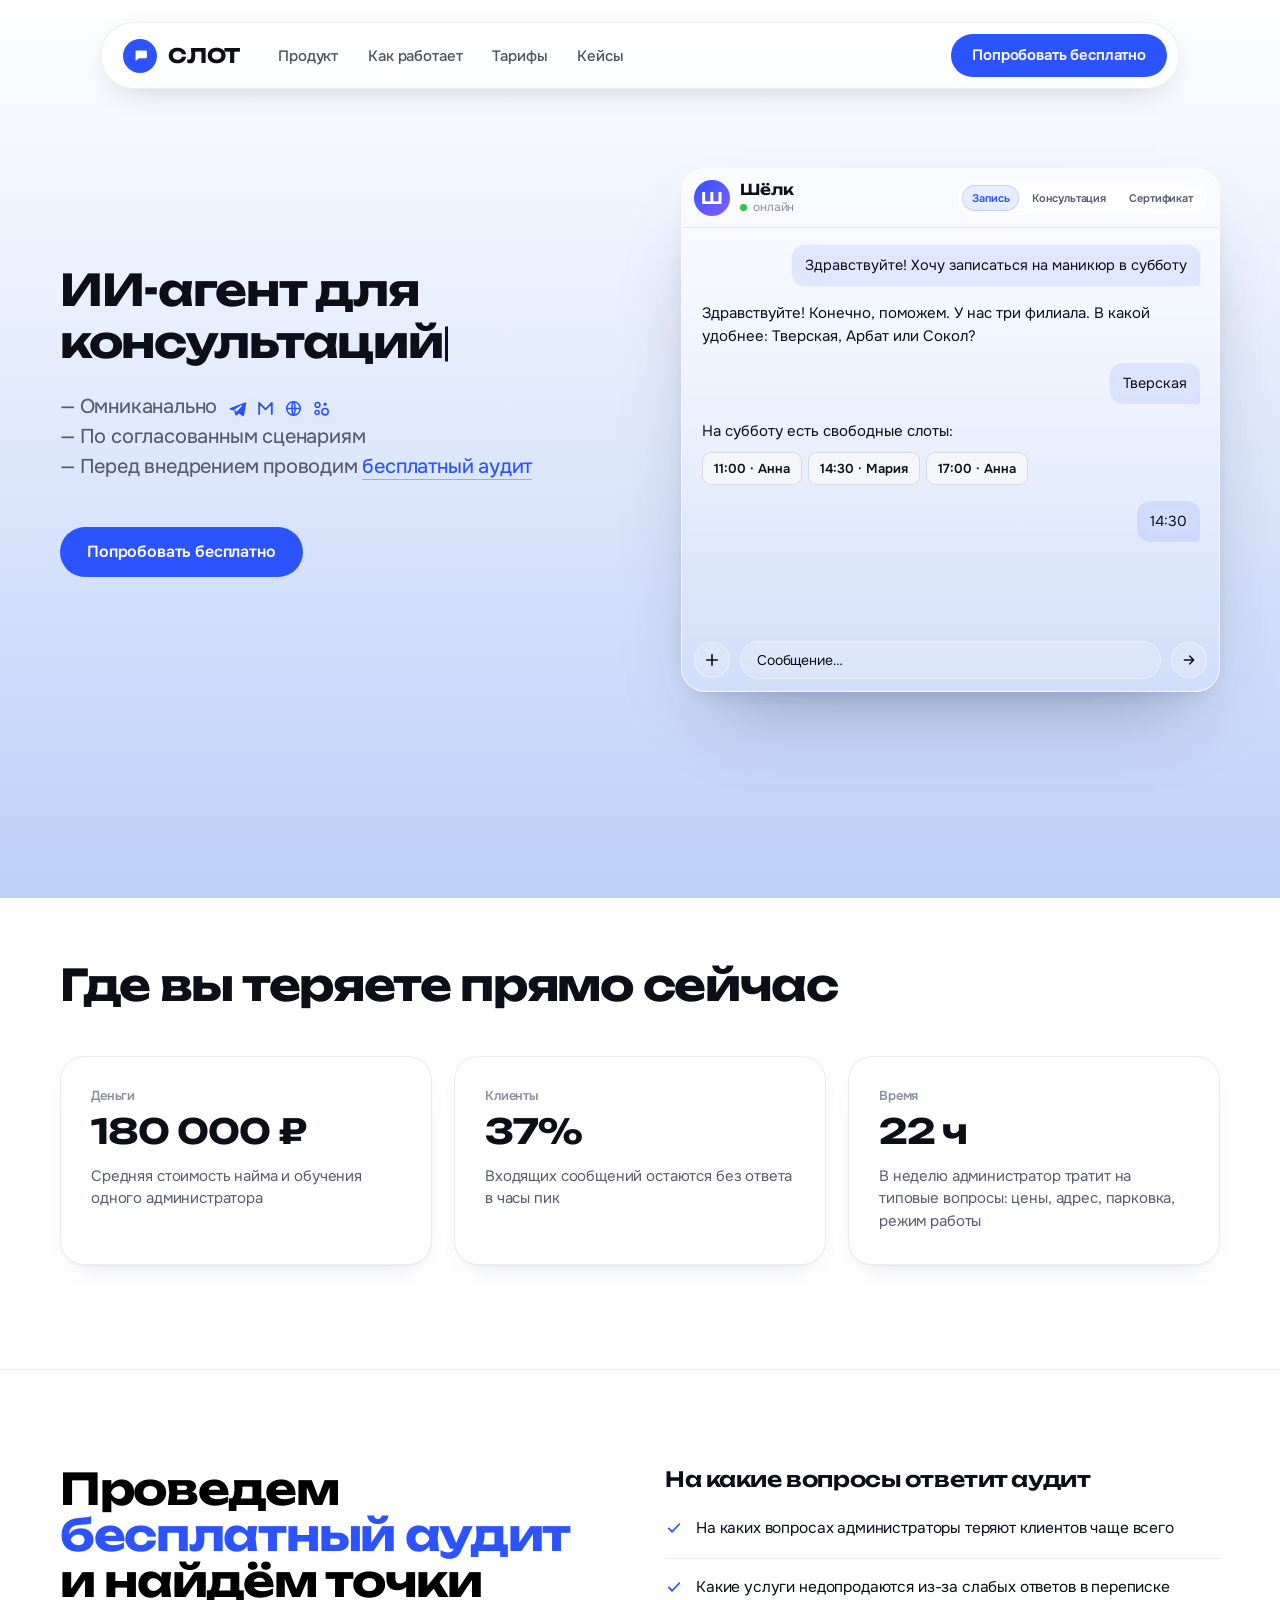
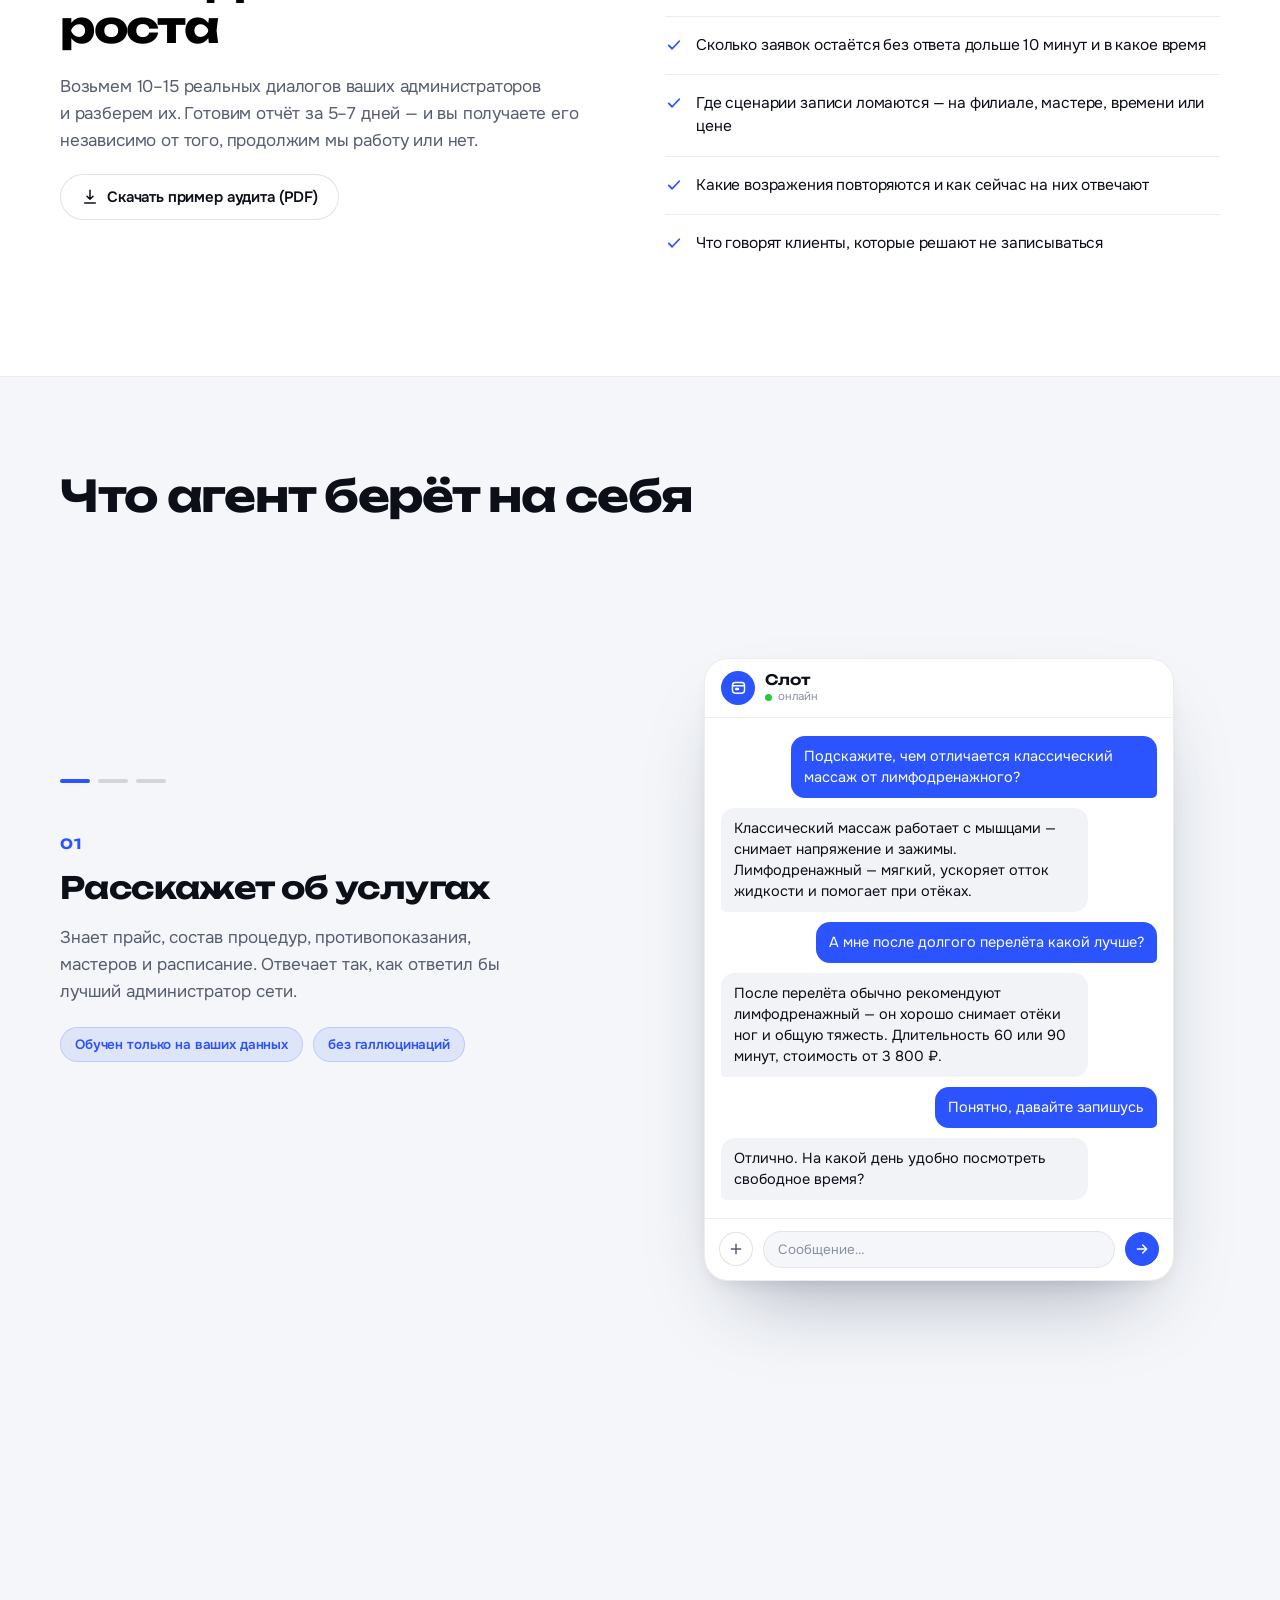
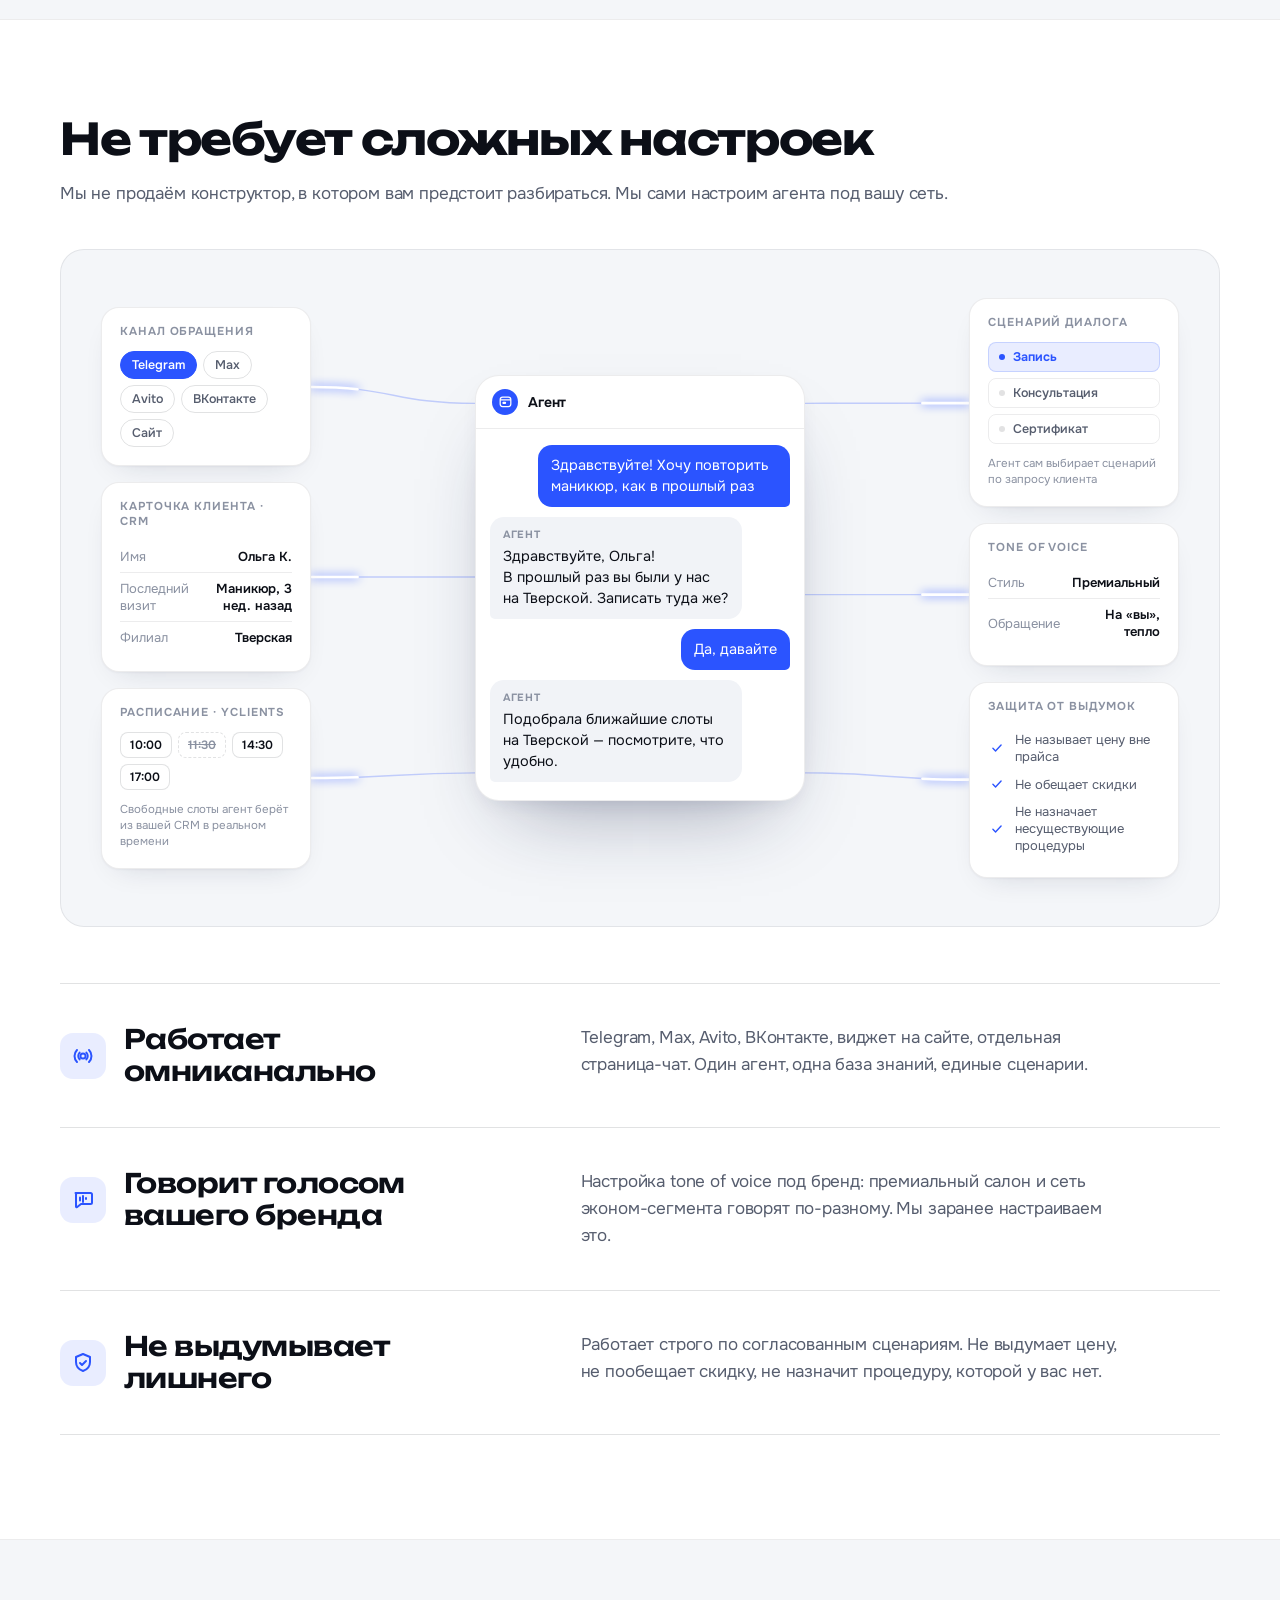
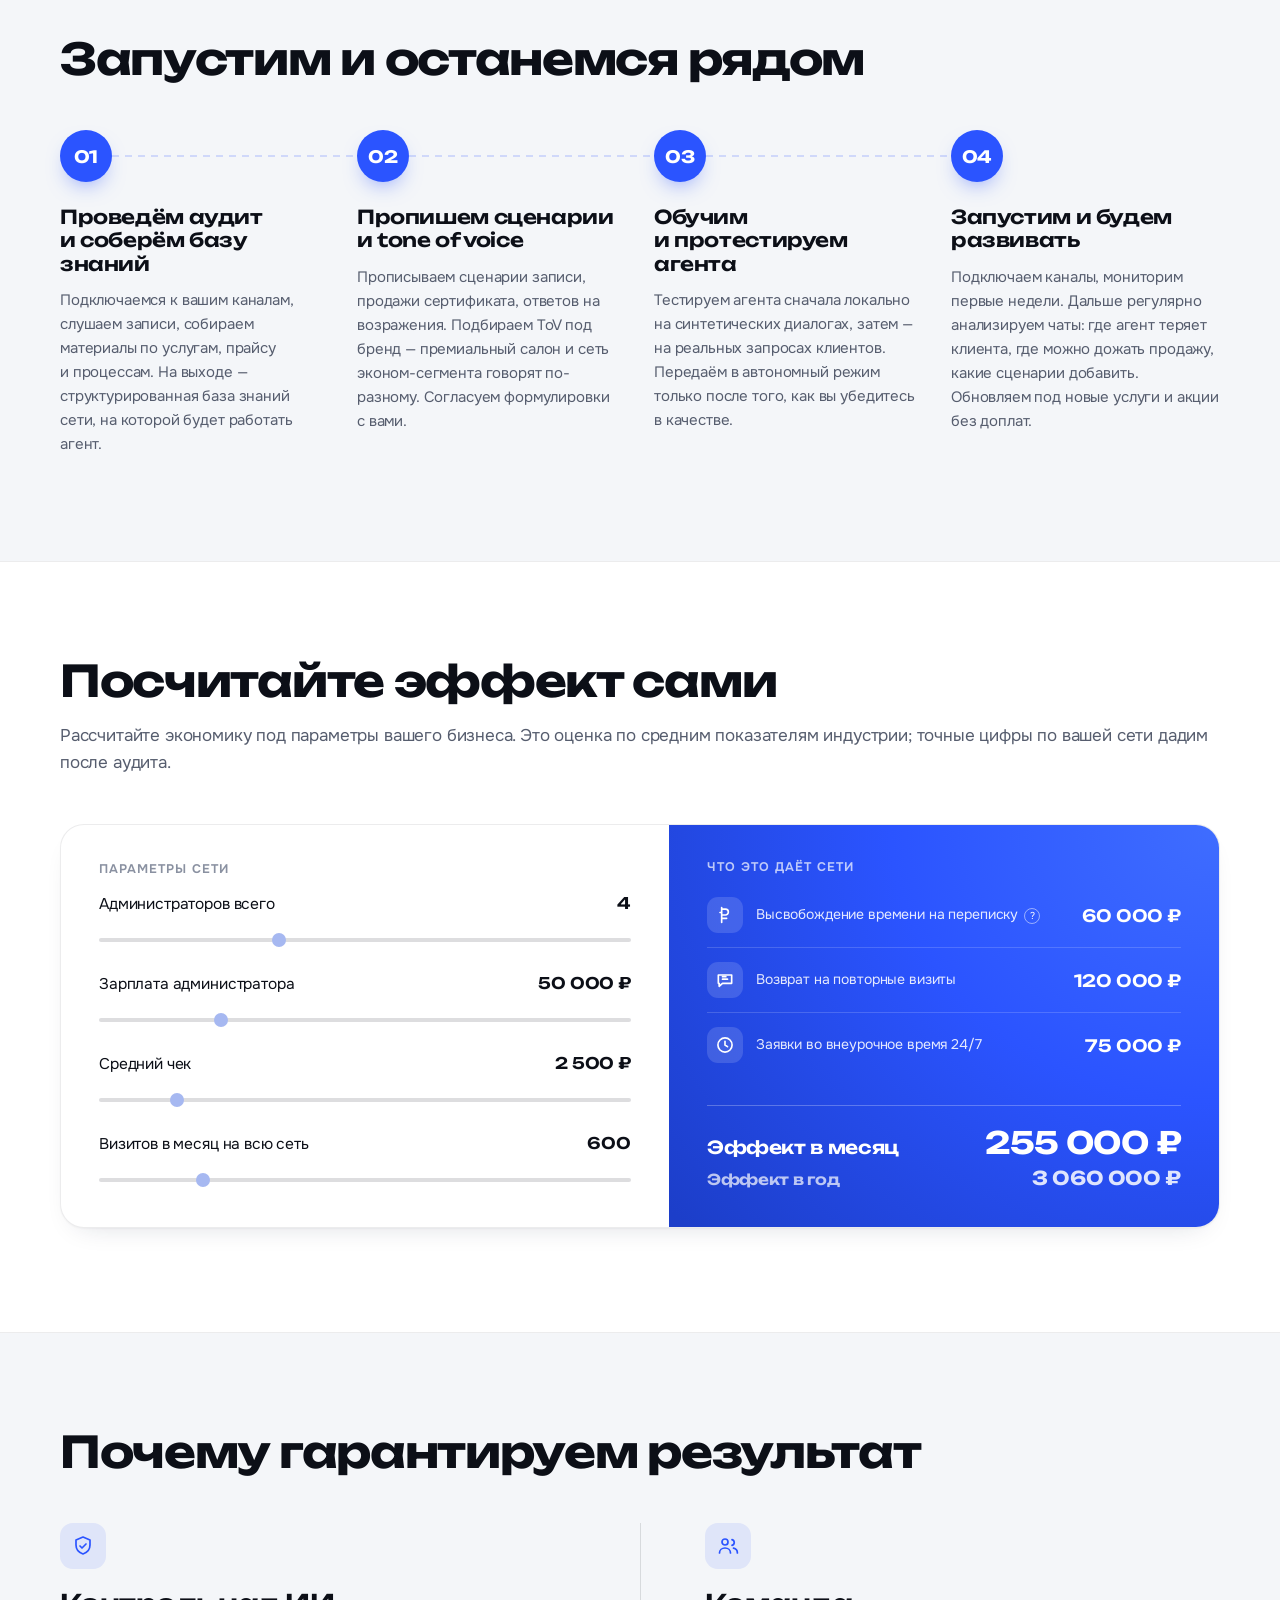
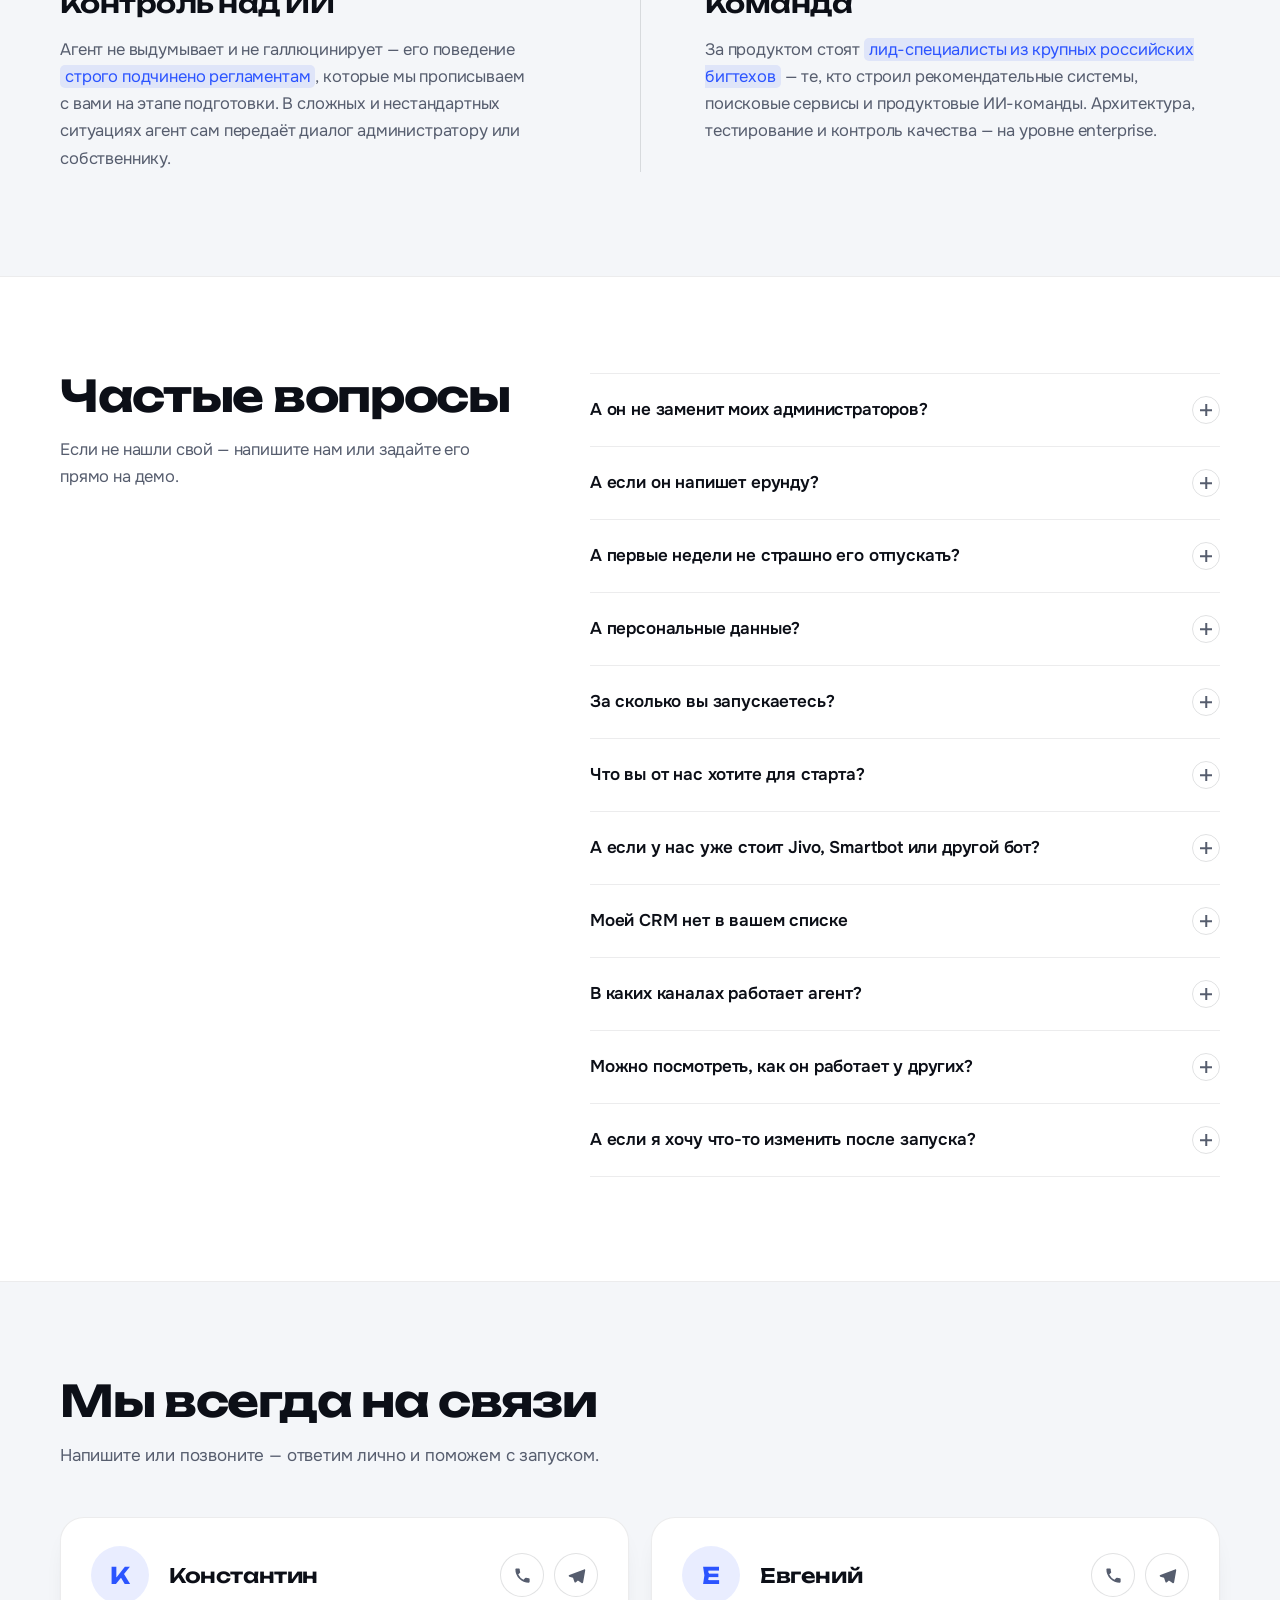
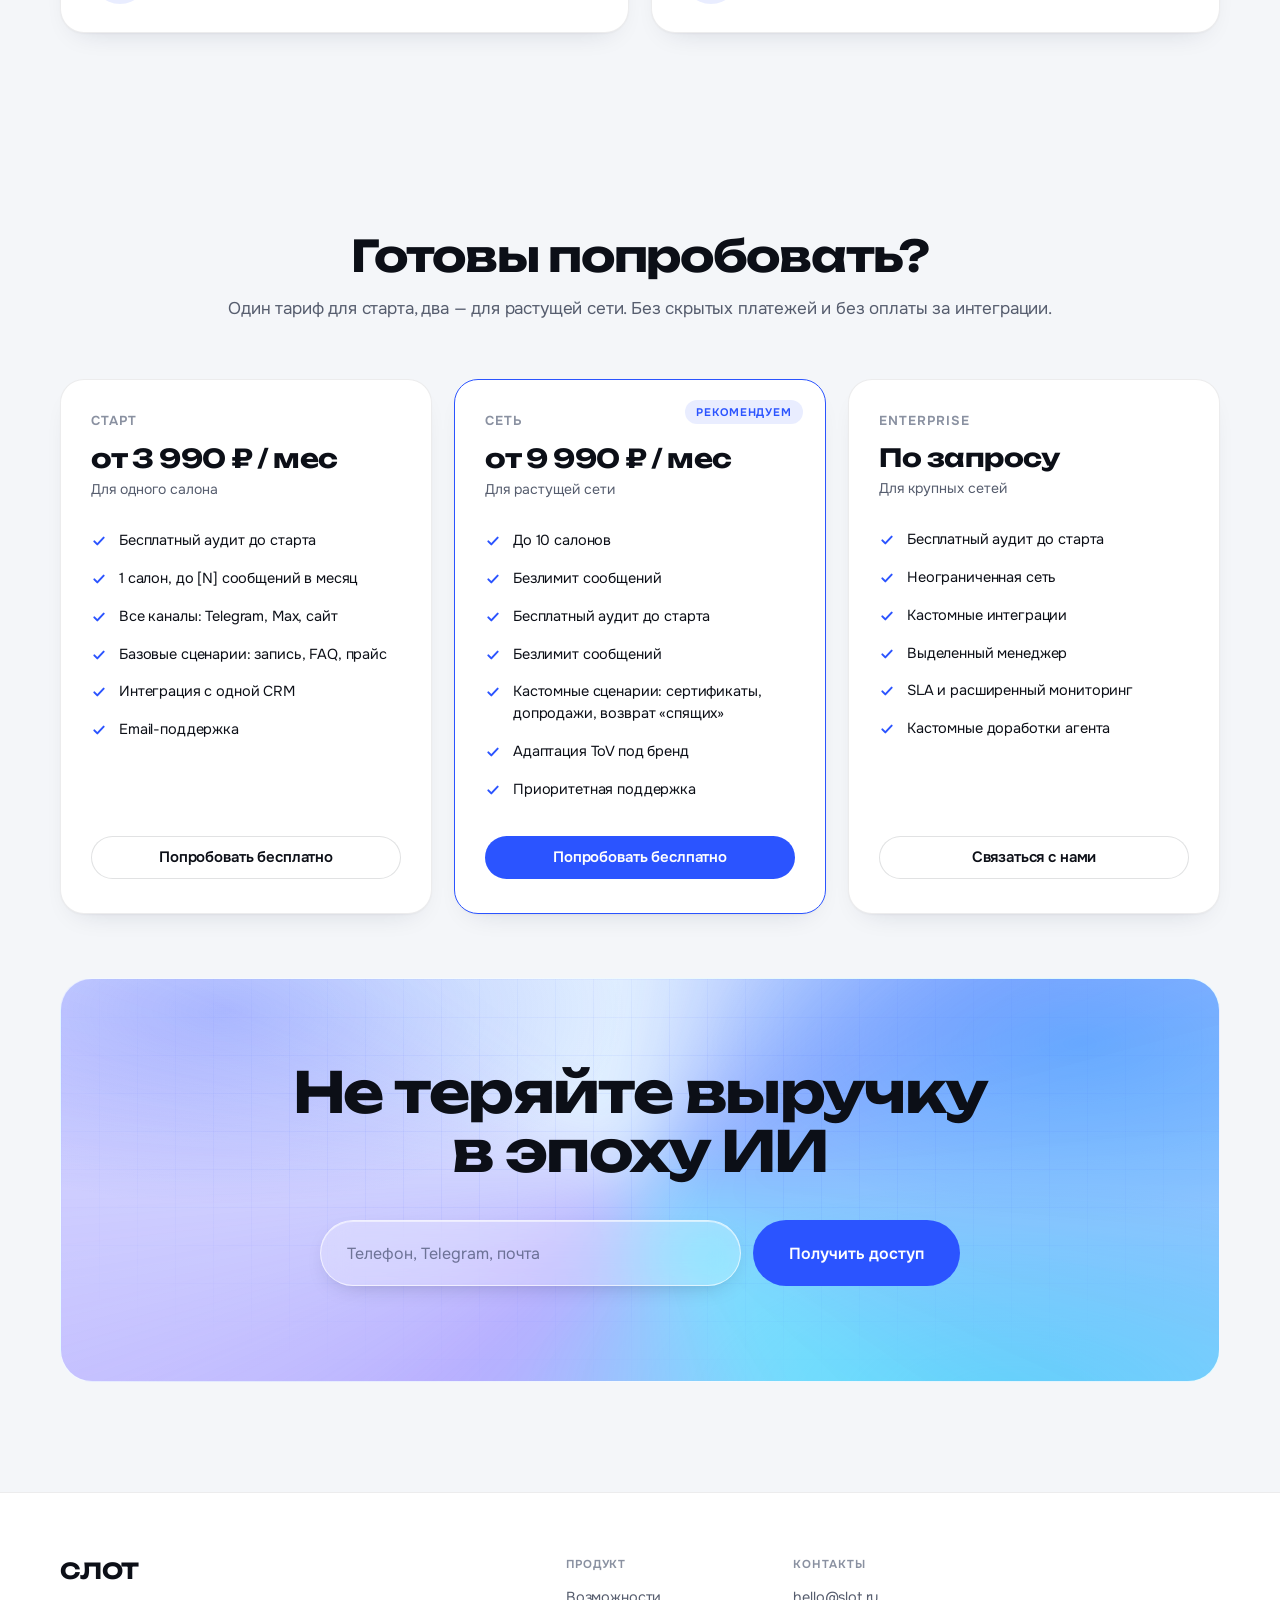
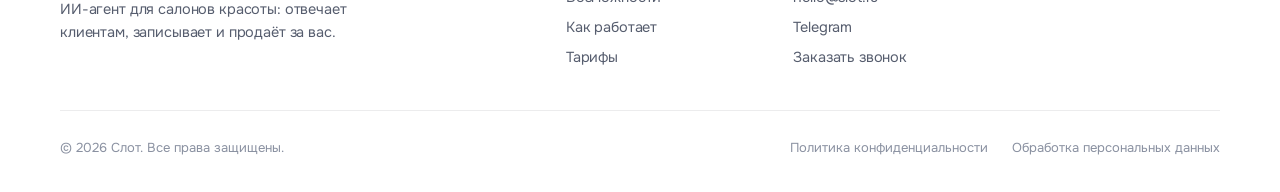
==== commit 73699642: "Заменить кросс-фейд ротации слов в hero на эффект печатной машинки Слово теперь печатается и стирает" ====
--- a/index.html
+++ b/index.html
@@ -49,7 +49,7 @@
 
       <div class="lp-hero__copy" style="gap: 25px">
         <div class="lp-hero__heading" data-reveal style="display: flex; flex-direction: column; gap: 24px">
-          <h1 class="lp-h1" style="line-height: 1.2">ИИ-агент для&nbsp;<span class="lp-rotate" data-rotate><span class="lp-rotate__sizer" aria-hidden="true">записи на&nbsp;услуги</span><span class="lp-rotate__word is-active">продаж</span><span class="lp-rotate__word">консультаций</span><span class="lp-rotate__word">записи на&nbsp;услуги</span></span></h1>
+          <h1 class="lp-h1" style="line-height: 1.2">ИИ-агент для<br><span class="lp-rotate" data-rotate><span class="lp-rotate__text" data-rotate-text>продаж</span><span class="lp-rotate__cursor" aria-hidden="true"></span></span></h1>
           <p class="lp-sub" style="margin: 0px">— Омниканально <span class="lp-sub__channels" data-channels-inline></span><br>— По согласованным сценариям <br>— Перед внедрением проводим <a href="#audit" class="lp-sub__audit" style="color: #2b54ff">бесплатный аудит</a></p>
         </div>
         <div class="lp-cta-block" data-reveal style="transition-delay: 210ms; display: flex; flex-direction: column; align-items: flex-start; gap: 12px; margin: 20px 0px 0px">
@@ -291,7 +291,7 @@
 <section class="lp-steps" id="steps" data-screen-label="Запустим за 4 недели">
   <div class="lp__container">
     <div class="lp-section-head" data-reveal>
-      <h2 class="lp-h2">Запустим за&nbsp;3 дня и останемся рядом</h2>
+      <h2 class="lp-h2">Запустим и останемся рядом</h2>
     </div>
     <div class="lp-process">
       <div class="lp-process__step" data-reveal style="transition-delay:0ms">
@@ -777,22 +777,52 @@
 const chat = document.querySelector('[data-chat]');
 if (chat) buildChat(chat);
 
-/* ---------- ротация слов в заголовке (кросс-фейд) ---------- */
+/* ---------- ротация слов в заголовке (печатная машинка) ---------- */
 (function () {
   const r = document.querySelector('[data-rotate]');
   if (!r) return;
-  const words = [...r.querySelectorAll('.lp-rotate__word')];
-  if (words.length < 2) return;
-  let i = 0;
-  function tick() {
-    const prev = words[i];
-    prev.classList.remove('is-active');
-    prev.classList.add('is-out');
-    setTimeout(function () { prev.classList.remove('is-out'); }, 560);
-    i = (i + 1) % words.length;
-    words[i].classList.add('is-active');
-  }
-  setInterval(tick, 2000);
+  const textEl = r.querySelector('[data-rotate-text]');
+  if (!textEl) return;
+  const words = ['продаж', 'консультаций', 'записи на услуги'];
+
+  if (window.matchMedia('(prefers-reduced-motion: reduce)').matches) {
+    textEl.textContent = words[0];
+    return;
+  }
+
+  const TYPE_SPEED = 55;
+  const DELETE_SPEED = 32;
+  const PAUSE_FULL = 1600;
+  const PAUSE_EMPTY = 300;
+
+  let wordIndex = 0;
+  let charIndex = 0;
+
+  function type() {
+    const word = words[wordIndex];
+    charIndex++;
+    textEl.textContent = word.slice(0, charIndex);
+    if (charIndex < word.length) {
+      setTimeout(type, TYPE_SPEED);
+    } else {
+      setTimeout(erase, PAUSE_FULL);
+    }
+  }
+
+  function erase() {
+    const word = words[wordIndex];
+    charIndex--;
+    textEl.textContent = word.slice(0, charIndex);
+    if (charIndex > 0) {
+      setTimeout(erase, DELETE_SPEED);
+    } else {
+      wordIndex = (wordIndex + 1) % words.length;
+      setTimeout(type, PAUSE_EMPTY);
+    }
+  }
+
+  textEl.textContent = '';
+  setTimeout(type, TYPE_SPEED);
 })();
 
 /* ---------- features: чаты из сценариев ---------- */
--- a/styles/studio.css
+++ b/styles/studio.css
@@ -168,19 +168,16 @@
   font-size: 20px; line-height: 1.5; color: var(--sub-fg);
   font-weight: 450; letter-spacing: -0.01em; max-width: 490px;
 }
-.lp-rotate { position: relative; display: inline-block; }
-.lp-rotate__sizer { visibility: hidden; }
-.lp-rotate__word {
-  position: absolute; left: 0; top: 0; white-space: nowrap;
-  color: inherit;
-  opacity: 0; transform: translate3d(0, 0.5em, 0);
-  transition: opacity .5s cubic-bezier(.2, .7, .2, 1), transform .5s cubic-bezier(.2, .7, .2, 1);
-  will-change: transform, opacity;
-}
-.lp-rotate__word.is-active { opacity: 1; transform: translate3d(0, 0, 0); }
-.lp-rotate__word.is-out { opacity: 0; transform: translate3d(0, -0.5em, 0); }
+.lp-rotate { position: relative; display: inline-block; white-space: nowrap; }
+.lp-rotate__text { color: inherit; }
+.lp-rotate__cursor {
+  display: inline-block; width: 3px; height: 0.82em; margin-left: 3px;
+  background: currentColor; transform: translateY(0.08em);
+  animation: lp-rotate-blink 1s step-end infinite;
+}
+@keyframes lp-rotate-blink { 0%, 49% { opacity: 1; } 50%, 100% { opacity: 0; } }
 @media (prefers-reduced-motion: reduce) {
-  .lp-rotate__word { transition: none; }
+  .lp-rotate__cursor { animation: none; }
 }
 .lp-channels { display: flex; flex-direction: column; gap: 11px; }
 .lp-channels__label {
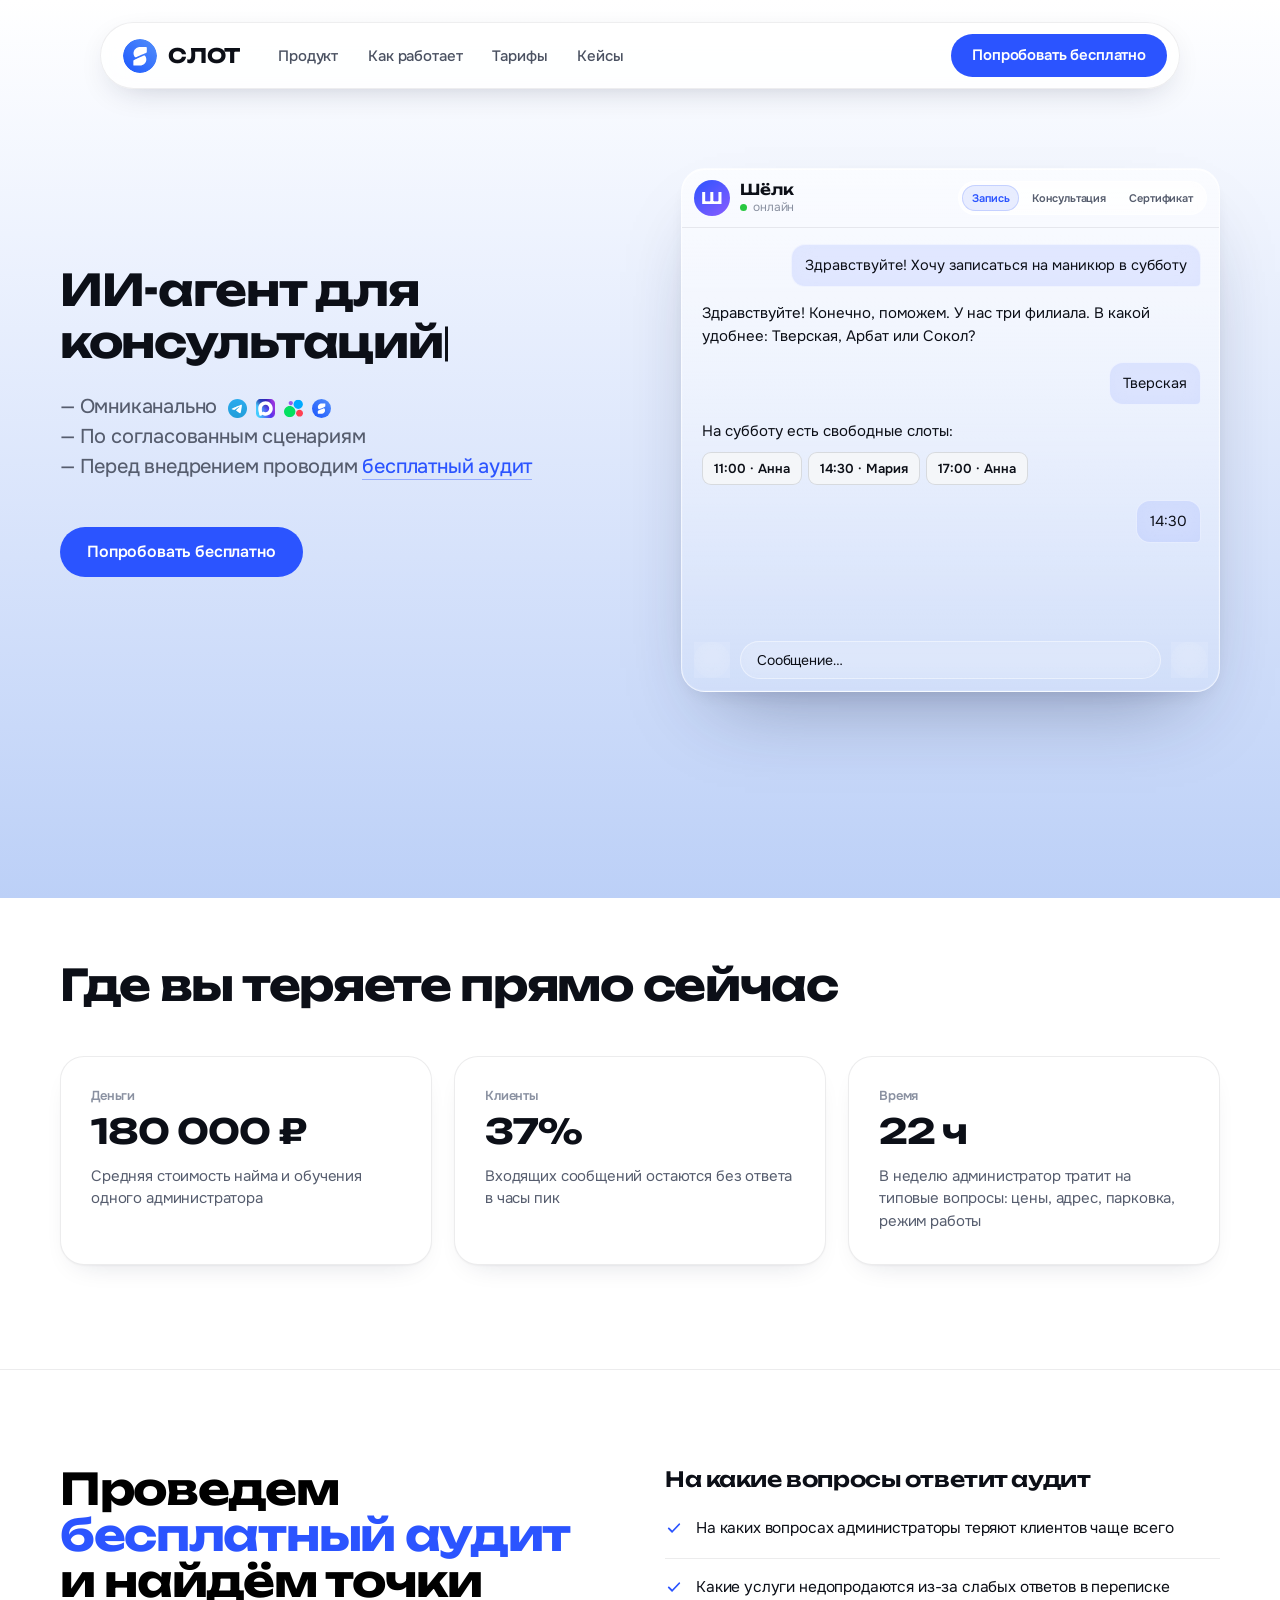
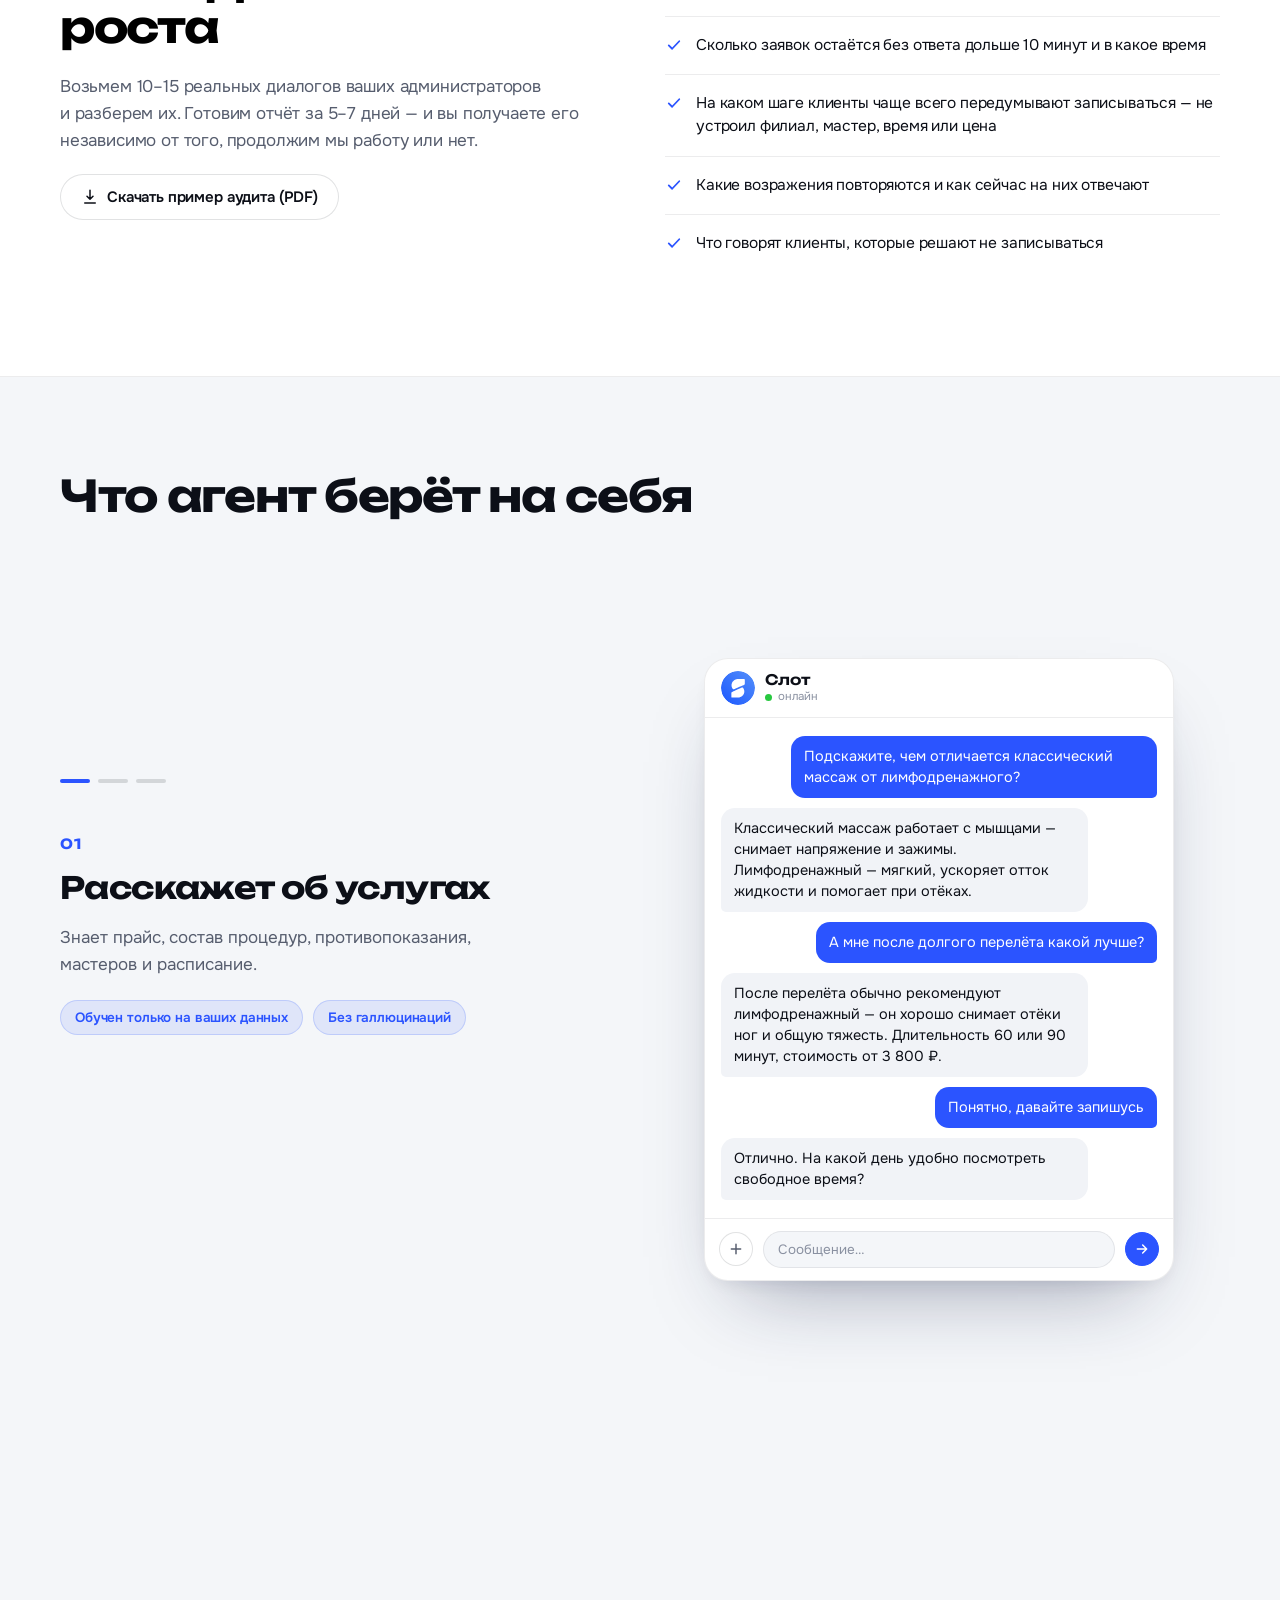
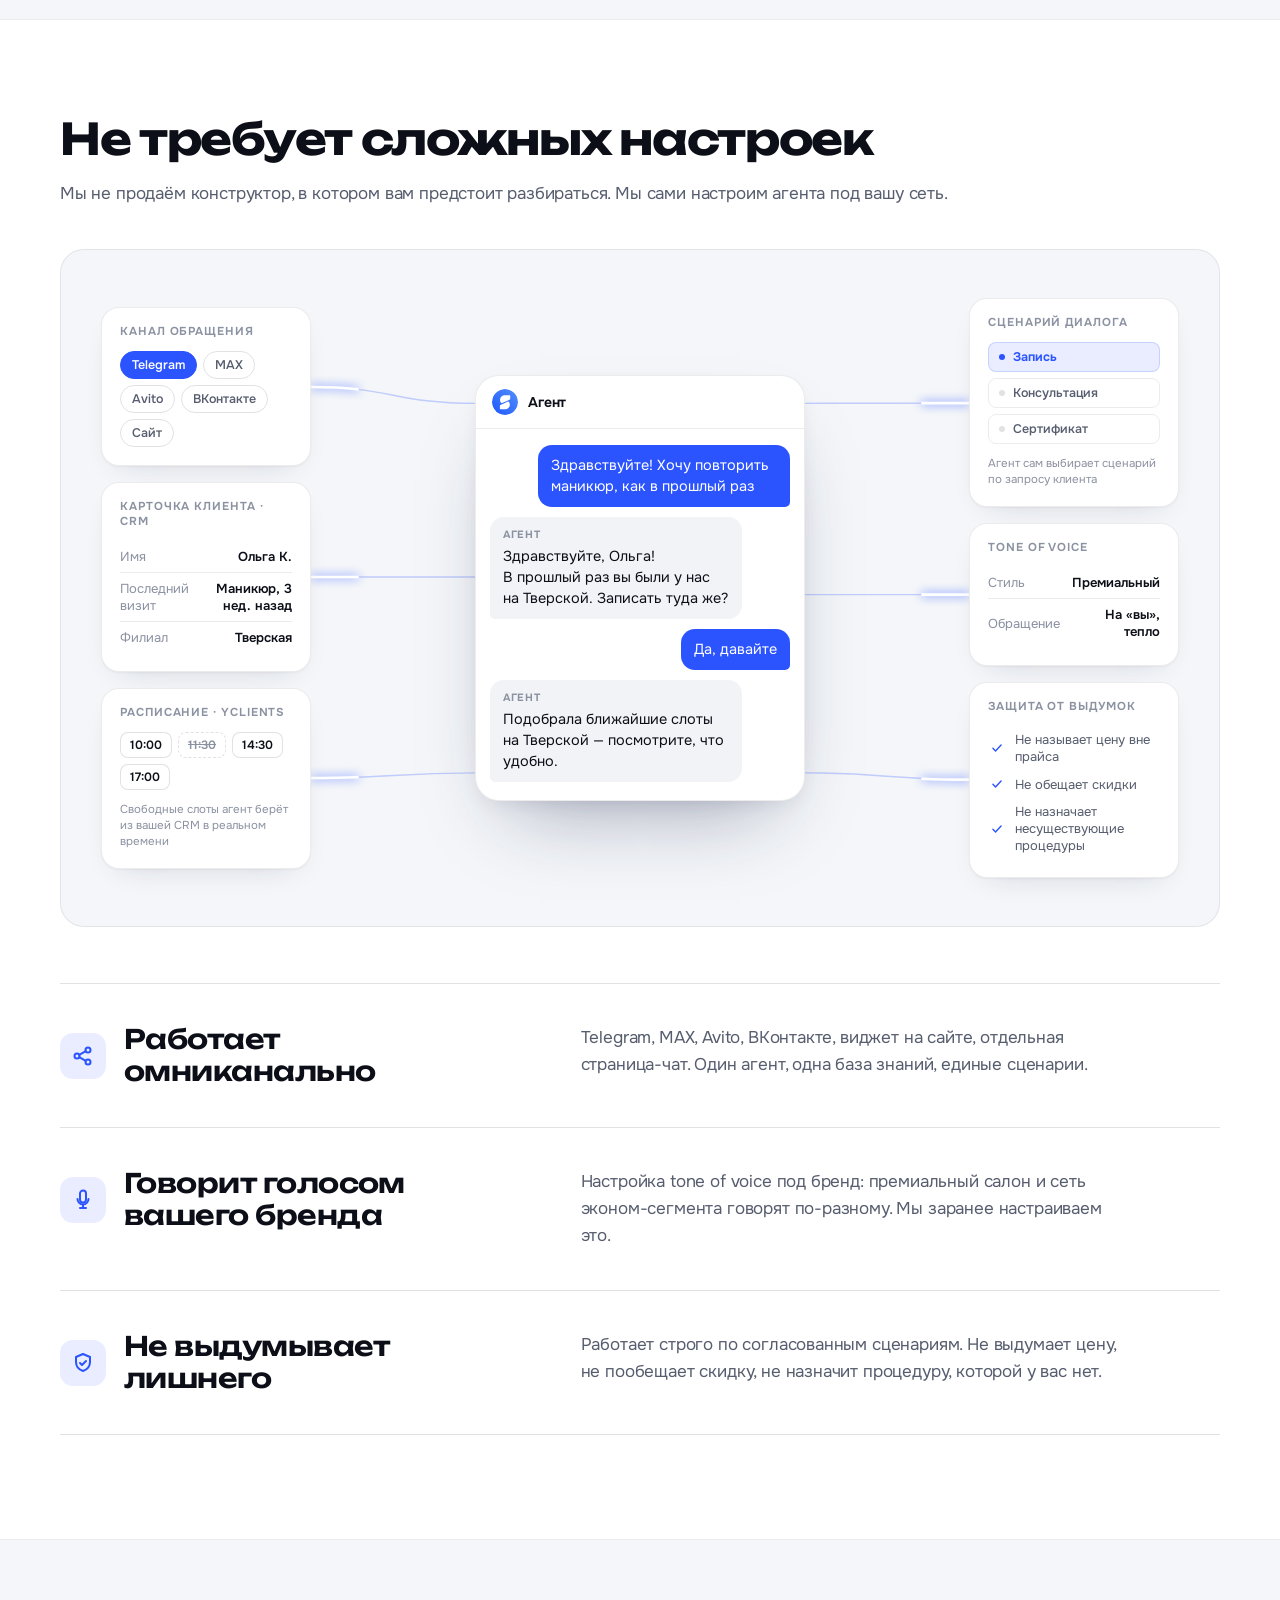
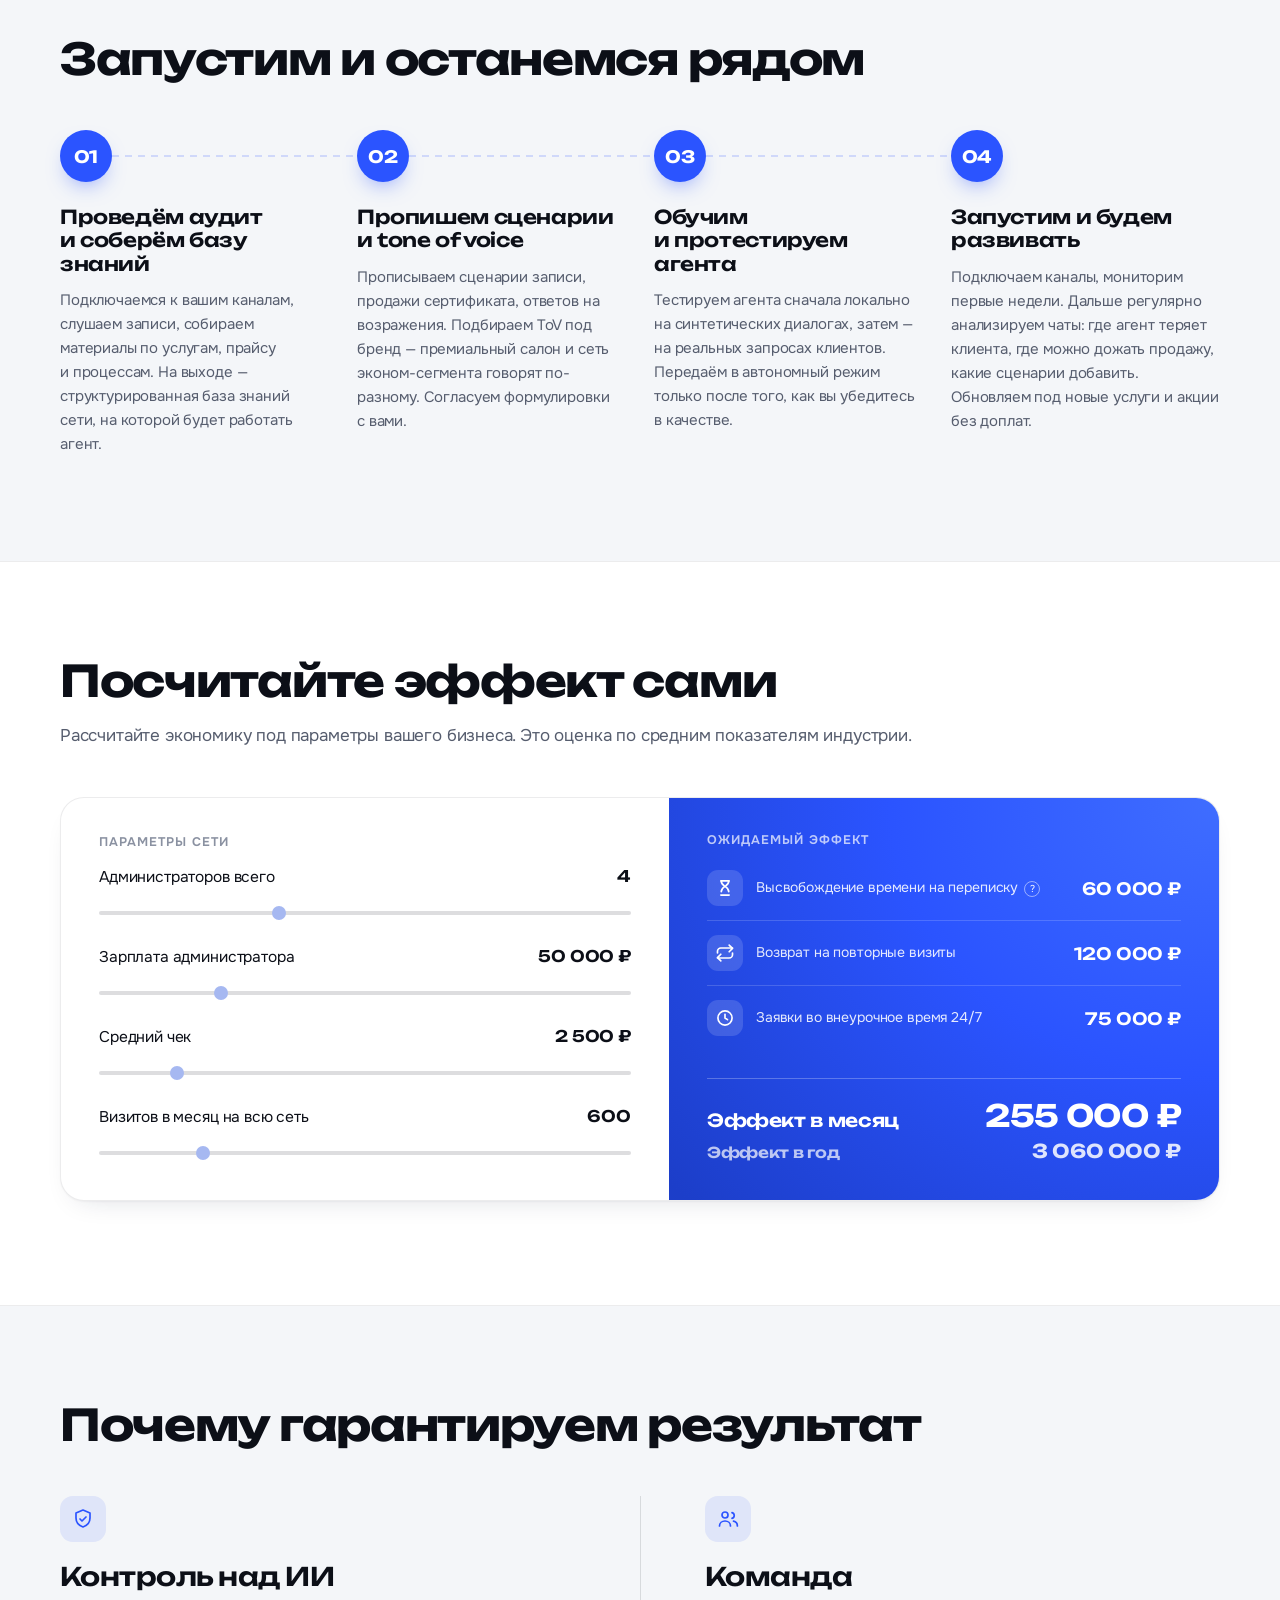
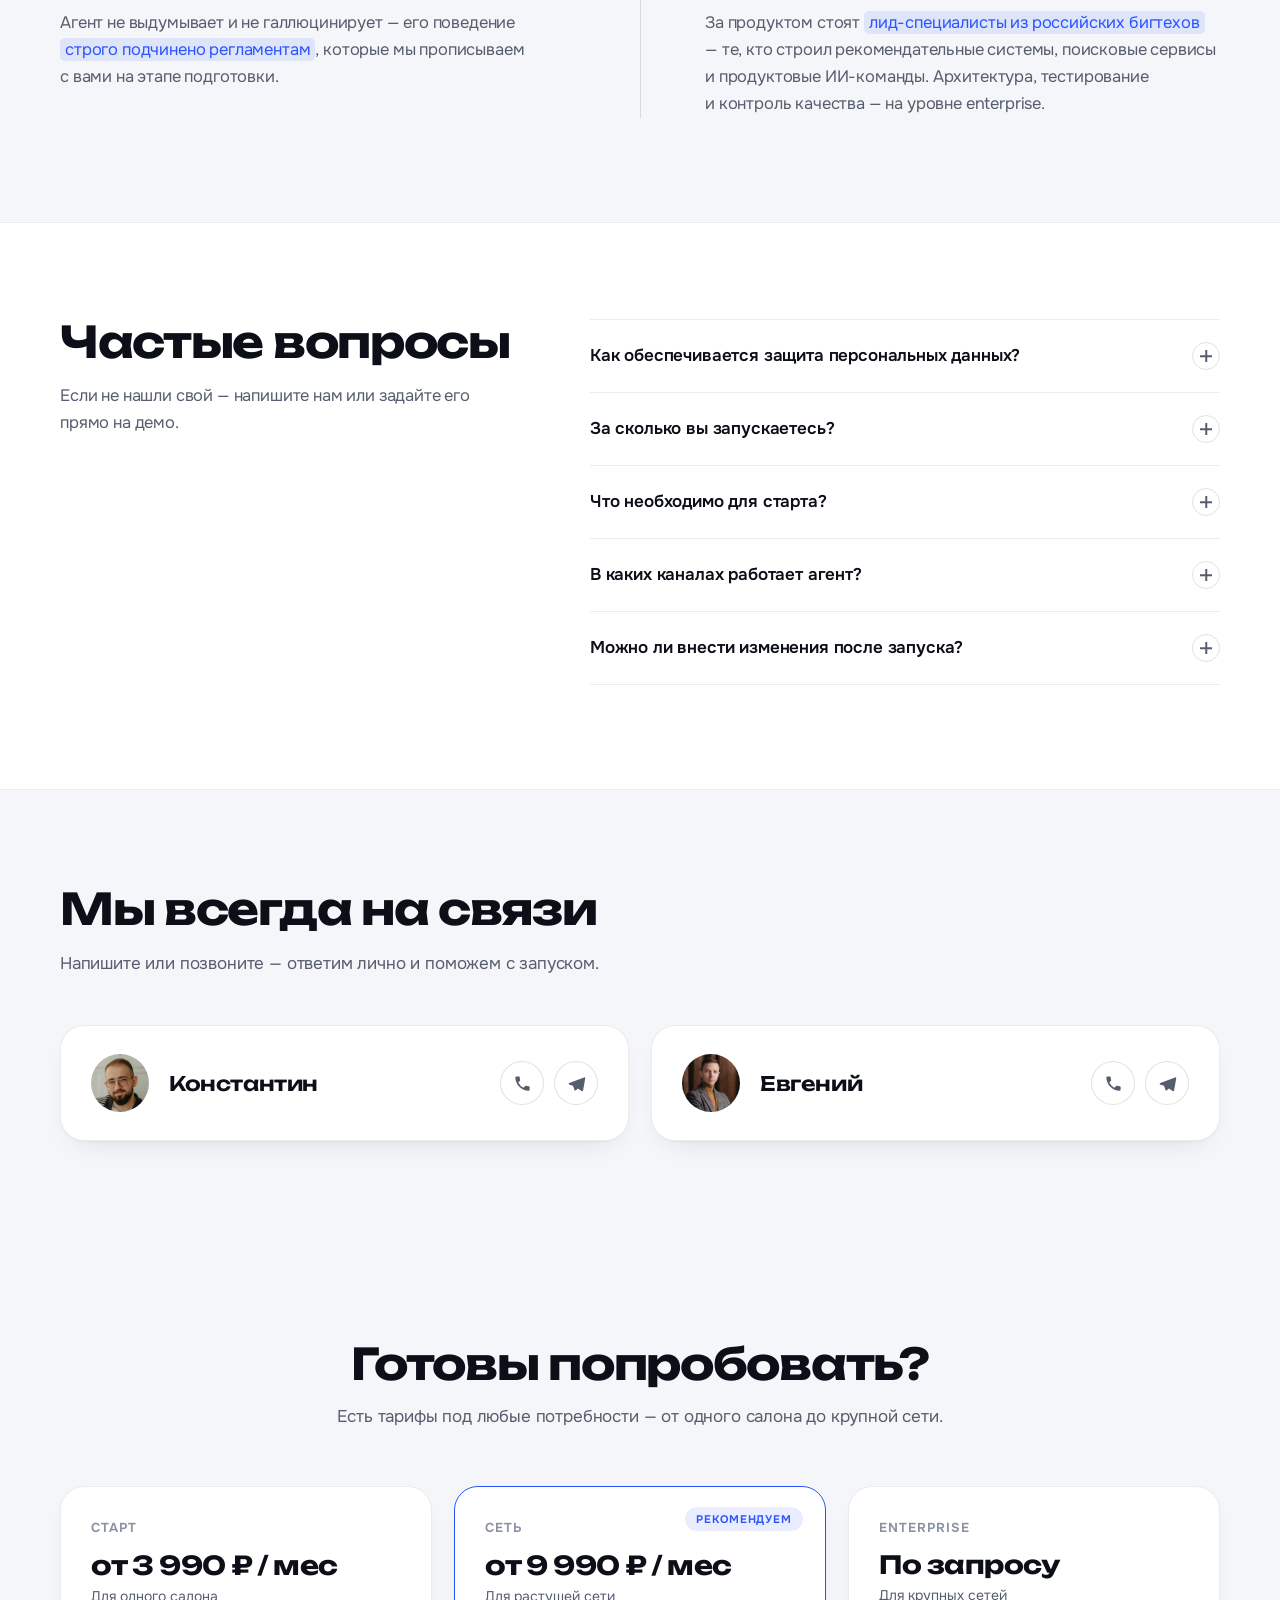
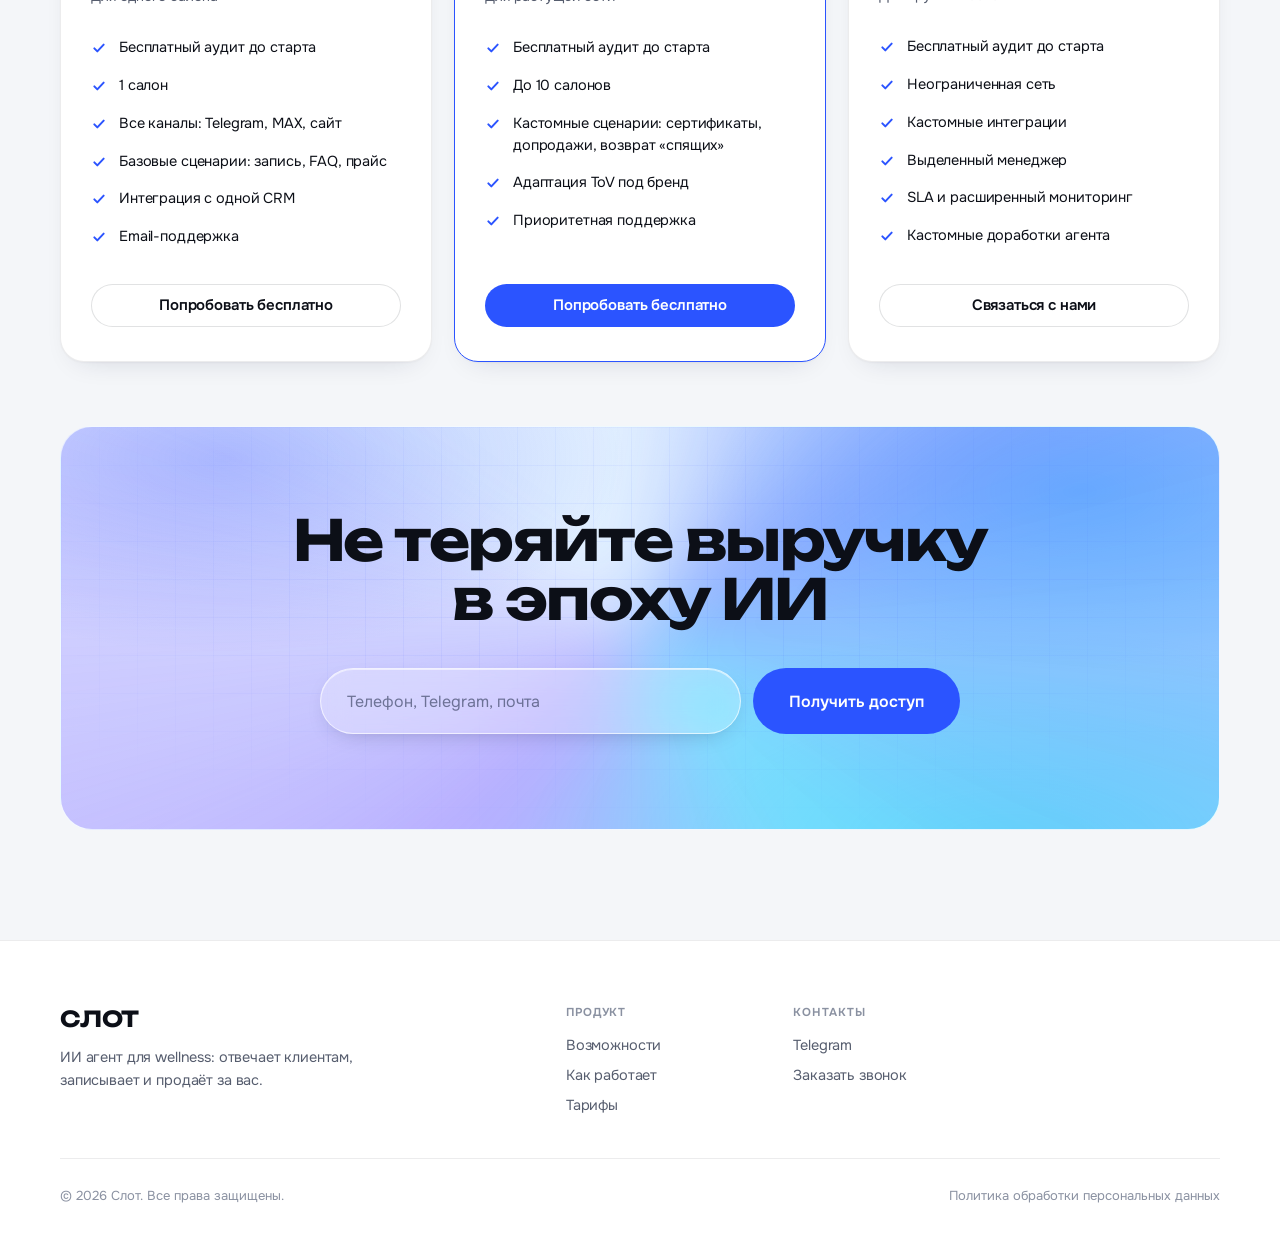
==== commit 54748ec9: "Обновить копирайт, иконки и брендинг лендинга - MAX везде в верхнем регистре, заголовок вкладки и fa" ====
--- a/index.html
+++ b/index.html
@@ -3,13 +3,16 @@
 <head>
 <meta charset="UTF-8">
 <meta name="viewport" content="width=device-width, initial-scale=1.0">
-<title>Слот — ИИ-агент для салонов красоты</title>
+<title>Слот - ИИ-бот для Wellness</title>
+<link rel="icon" type="image/svg+xml" href="favicon.svg">
 <link rel="preconnect" href="https://fonts.googleapis.com">
 <link rel="preconnect" href="https://fonts.gstatic.com" crossorigin>
 <link href="https://fonts.googleapis.com/css2?family=Unbounded:wght@400;500;600;700;800&family=Onest:wght@400;450;500;600;700&display=swap" rel="stylesheet">
 <link rel="stylesheet" href="styles/studio.css?v=48">
 </head>
 <body>
+
+<svg width="0" height="0" style="position:absolute" aria-hidden="true"><defs><linearGradient id="logo-grad" x1="0%" y1="100%" x2="100%" y2="0%"><stop offset="0%" stop-color="#1C57FE"/><stop offset="100%" stop-color="#5490FA"/></linearGradient></defs></svg>
 
 <template id="__bundler_thumbnail" data-bg-color="#f4f6f9">
   <svg viewBox="0 0 1200 800" xmlns="http://www.w3.org/2000/svg">
@@ -27,7 +30,7 @@
 <!-- NAV -->
 <nav class="lp-nav">
   <a class="lp-brand" href="#">
-    <span class="lp-brand__mark"><svg width="17" height="17" viewBox="0 0 24 24" fill="none" aria-hidden="true"><path d="M4.5 5h15A1.5 1.5 0 0 1 21 6.5v8A1.5 1.5 0 0 1 19.5 16H10l-4.1 3.2A.6.6 0 0 1 5 18.7V6.5A1.5 1.5 0 0 1 6.5 5Z" fill="#fff"/></svg></span>
+    <span class="lp-brand__mark"><svg width="34" height="34" viewBox="0 0 1254 1254" xmlns="http://www.w3.org/2000/svg" aria-hidden="true"><circle cx="627" cy="627" r="627" fill="url(#logo-grad)"/><g transform="translate(0.000000,1254.000000) scale(0.100000,-0.100000)" fill="#fff" stroke="none"><path d="M5955 9563 c-155 -14 -404 -74 -562 -134 -601 -228 -1098 -705 -1348 -1293 -183 -433 -226 -888 -123 -1336 66 -292 247 -669 426 -889 80 -99 200 -146 347 -139 81 4 103 10 181 46 49 22 289 128 534 235 753 330 2111 926 2775 1219 99 44 223 98 275 120 52 22 119 56 149 76 69 46 135 136 161 219 19 63 20 92 20 872 0 789 -1 807 -21 851 -25 55 -71 105 -124 133 -40 22 -40 22 -1345 23 -718 0 -1323 -1 -1345 -3z"/><path d="M7790 6463 c-96 -15 -78 -7 -1560 -680 -272 -124 -781 -356 -1130 -515 -349 -159 -705 -321 -790 -360 -321 -146 -334 -153 -388 -212 -29 -32 -61 -81 -74 -114 -23 -57 -23 -57 -23 -852 0 -795 0 -795 22 -835 28 -52 68 -89 123 -114 45 -20 59 -21 1335 -21 1220 0 1297 1 1420 19 610 90 1134 428 1499 969 169 249 290 556 351 887 26 136 31 479 11 626 -52 372 -186 705 -401 999 -68 92 -101 123 -174 159 -39 20 -161 52 -186 49 -5 0 -21 -2 -35 -5z"/></g></svg></span>
     <span class="lp-brand__name">СЛОТ</span>
   </a>
   <ul class="lp-nav__links">
@@ -113,7 +116,7 @@
           <li><span class="lp-audit__check" data-check></span>На каких вопросах администраторы теряют клиентов чаще всего</li>
           <li><span class="lp-audit__check" data-check></span>Какие услуги недопродаются из-за слабых ответов в&nbsp;переписке</li>
           <li><span class="lp-audit__check" data-check></span>Сколько заявок остаётся без ответа дольше 10&nbsp;минут и&nbsp;в&nbsp;какое время</li>
-          <li><span class="lp-audit__check" data-check></span>Где сценарии записи ломаются — на филиале, мастере, времени или цене</li>
+          <li><span class="lp-audit__check" data-check></span>На каком шаге клиенты чаще всего передумывают записываться — не устроил филиал, мастер, время или цена</li>
           <li><span class="lp-audit__check" data-check></span>Какие возражения повторяются и&nbsp;как сейчас на них отвечают</li>
           <li><span class="lp-audit__check" data-check></span>Что говорят клиенты, которые решают не&nbsp;записываться</li>
         </ul>
@@ -147,10 +150,10 @@
               <div class="lp-feature__card is-active" data-fcard="0">
                 <div class="lp-feature__num">01</div>
                 <div class="lp-feature__title">Расскажет об&nbsp;услугах</div>
-                <p class="lp-feature__text">Знает прайс, состав процедур, противопоказания, мастеров и&nbsp;расписание. Отвечает так, как ответил бы лучший администратор сети.</p>
+                <p class="lp-feature__text">Знает прайс, состав процедур, противопоказания, мастеров и&nbsp;расписание.</p>
                 <div class="lp-feature__tags">
                   <span class="lp-feature__tag">Обучен только на ваших данных</span>
-                  <span class="lp-feature__tag">без галлюцинаций</span>
+                  <span class="lp-feature__tag">Без галлюцинаций</span>
                 </div>
               </div>
 
@@ -193,7 +196,7 @@
           <div class="lp-advcard__label">Канал обращения</div>
           <div class="lp-advcard__channels">
             <span class="lp-advcard__channel is-active">Telegram</span>
-            <span class="lp-advcard__channel">Max</span>
+            <span class="lp-advcard__channel">MAX</span>
             <span class="lp-advcard__channel">Avito</span>
             <span class="lp-advcard__channel">ВКонтакте</span>
             <span class="lp-advcard__channel">Сайт</span>
@@ -272,11 +275,11 @@
 
     <div class="lp-adv__blocks">
       <div class="lp-adv__block" data-reveal style="transition-delay:0ms">
-        <div class="lp-adv__block-head"><span class="lp-adv__block-num"><svg viewBox="0 0 24 24" fill="none" aria-hidden="true"><circle cx="12" cy="12" r="2.6" stroke="currentColor" stroke-width="2"/><path d="M6 6a8.5 8.5 0 0 0 0 12M18 6a8.5 8.5 0 0 1 0 12M8.6 8.6a5 5 0 0 0 0 6.8M15.4 8.6a5 5 0 0 1 0 6.8" stroke="currentColor" stroke-width="2" stroke-linecap="round"/></svg></span><h3 class="lp-adv__block-title">Работает омниканально</h3></div>
-        <p class="lp-adv__block-text">Telegram, Max, Avito, ВКонтакте, виджет на сайте, отдельная страница-чат. Один агент, одна база знаний, единые сценарии.</p>
+        <div class="lp-adv__block-head"><span class="lp-adv__block-num"><svg viewBox="0 0 24 24" fill="none" aria-hidden="true"><circle cx="6" cy="12" r="2.5" stroke="currentColor" stroke-width="2"/><circle cx="17" cy="6" r="2.5" stroke="currentColor" stroke-width="2"/><circle cx="17" cy="18" r="2.5" stroke="currentColor" stroke-width="2"/><path d="M8.2 10.8 14.8 7.2M8.2 13.2 14.8 16.8" stroke="currentColor" stroke-width="2" stroke-linecap="round"/></svg></span><h3 class="lp-adv__block-title">Работает омниканально</h3></div>
+        <p class="lp-adv__block-text">Telegram, MAX, Avito, ВКонтакте, виджет на сайте, отдельная страница-чат. Один агент, одна база знаний, единые сценарии.</p>
       </div>
       <div class="lp-adv__block" data-reveal style="transition-delay:90ms">
-        <div class="lp-adv__block-head"><span class="lp-adv__block-num"><svg viewBox="0 0 24 24" fill="none" aria-hidden="true"><path d="M4.5 5h15A1.5 1.5 0 0 1 21 6.5v8A1.5 1.5 0 0 1 19.5 16H10l-4.1 3.2A.6.6 0 0 1 5 18.7V6.5A1.5 1.5 0 0 1 6.5 5Z" stroke="currentColor" stroke-width="2" stroke-linejoin="round"/><path d="M9 9.5v3M12 8v6M15 10v1" stroke="currentColor" stroke-width="2" stroke-linecap="round"/></svg></span><h3 class="lp-adv__block-title">Говорит голосом вашего бренда</h3></div>
+        <div class="lp-adv__block-head"><span class="lp-adv__block-num"><svg viewBox="0 0 24 24" fill="none" aria-hidden="true"><path d="M12 2.5a3 3 0 0 0-3 3v6a3 3 0 0 0 6 0v-6a3 3 0 0 0-3-3Z" stroke="currentColor" stroke-width="2" stroke-linejoin="round"/><path d="M6.5 11a5.5 5.5 0 0 0 11 0" stroke="currentColor" stroke-width="2" stroke-linecap="round"/><path d="M12 16.5v3.5M9 20h6" stroke="currentColor" stroke-width="2" stroke-linecap="round"/></svg></span><h3 class="lp-adv__block-title">Говорит голосом вашего бренда</h3></div>
         <p class="lp-adv__block-text">Настройка tone of voice под бренд: премиальный салон и&nbsp;сеть эконом-сегмента говорят по-разному. Мы заранее настраиваем это.</p>
       </div>
       <div class="lp-adv__block" data-reveal style="transition-delay:180ms">
@@ -323,7 +326,7 @@
   <div class="lp__container">
     <div class="lp-calc__header" data-reveal>
       <h2 class="lp-h2">Посчитайте эффект сами</h2>
-      <p class="lp-calc__intro">Рассчитайте экономику под параметры вашего бизнеса. Это оценка по средним показателям индустрии; точные цифры по вашей сети дадим после аудита.</p>
+      <p class="lp-calc__intro">Рассчитайте экономику под параметры вашего бизнеса. Это оценка по средним показателям индустрии.</p>
     </div>
 
     <div class="lp-calc__card" data-reveal>
@@ -361,10 +364,10 @@
       </div>
 
       <div class="lp-calc__results">
-        <div class="lp-calc__results-label">Что это даёт сети</div>
+        <div class="lp-calc__results-label">Ожидаемый эффект</div>
         <div class="lp-calc__lines">
           <div class="lp-calc__line">
-            <span class="lp-calc__line-ico" data-ico="money"></span>
+            <span class="lp-calc__line-ico" data-ico="freed"></span>
             <span class="lp-calc__line-label">Высвобождение времени на переписку<span class="lp-tip">?<span class="lp-tip__text">Экономия учитывает только долю рабочего времени администратора, которая уходит на текстовые каналы — сам администратор остаётся в зале. По оценке индустрии это около 30% его рабочего времени.</span></span></span>
             <span class="lp-calc__line-value" id="v-fot">60 000 ₽</span>
           </div>
@@ -403,13 +406,13 @@
       <div class="lp-quality__item" data-reveal>
         <div class="lp-quality__ico"><svg viewBox="0 0 24 24" fill="none" aria-hidden="true"><path d="M12 3l7 3v5c0 4.5-3 7.6-7 9-4-1.4-7-4.5-7-9V6l7-3z" stroke="currentColor" stroke-width="1.7" stroke-linejoin="round"/><path d="M9 12l2 2 4-4" stroke="currentColor" stroke-width="1.7" stroke-linecap="round" stroke-linejoin="round"/></svg></div>
         <div class="lp-quality__title">Контроль над&nbsp;ИИ</div>
-        <p class="lp-quality__text">Агент не выдумывает и&nbsp;не галлюцинирует — его поведение <mark>строго подчинено регламентам</mark>, которые мы прописываем с&nbsp;вами на этапе подготовки. В&nbsp;сложных и&nbsp;нестандартных ситуациях агент сам передаёт диалог администратору или собственнику.</p>
+        <p class="lp-quality__text">Агент не выдумывает и&nbsp;не галлюцинирует — его поведение <mark>строго подчинено регламентам</mark>, которые мы прописываем с&nbsp;вами на этапе подготовки.</p>
       </div>
       <div class="lp-quality__divider"></div>
       <div class="lp-quality__item" data-reveal style="transition-delay:120ms">
         <div class="lp-quality__ico"><svg viewBox="0 0 24 24" fill="none" aria-hidden="true"><circle cx="9" cy="8" r="3" stroke="currentColor" stroke-width="1.7"/><path d="M3.5 19c0-3 2.6-5 5.5-5s5.5 2 5.5 5" stroke="currentColor" stroke-width="1.7" stroke-linecap="round"/><path d="M16 5.6a3 3 0 0 1 0 5.8M17.5 14.2c2.3.5 3.9 2.3 3.9 4.8" stroke="currentColor" stroke-width="1.7" stroke-linecap="round"/></svg></div>
         <div class="lp-quality__title">Команда</div>
-        <p class="lp-quality__text">За продуктом стоят <mark>лид-специалисты из крупных российских бигтехов</mark> — те, кто строил рекомендательные системы, поисковые сервисы и&nbsp;продуктовые ИИ-команды. Архитектура, тестирование и&nbsp;контроль качества — на уровне enterprise.</p>
+        <p class="lp-quality__text">За продуктом стоят <mark>лид-специалисты из российских бигтехов</mark> — те, кто строил рекомендательные системы, поисковые сервисы и&nbsp;продуктовые ИИ-команды. Архитектура, тестирование и&nbsp;контроль качества — на уровне enterprise.</p>
       </div>
     </div>
   </div>
@@ -428,22 +431,7 @@
       <div class="lp-faq__list" data-reveal style="transition-delay:120ms">
 
         <details class="lp-faq-item">
-          <summary class="lp-faq-item__summary"><span>А он не заменит моих администраторов?</span><span class="lp-faq-item__icon"></span></summary>
-          <div class="lp-faq-item__body">Нет. Горячие, нестандартные и эмоциональные обращения агент сам переводит на живого сотрудника. Мы не вытесняем команду — мы снимаем с неё рутину, чтобы администраторы занимались тем, ради чего вы их нанимали: работой с клиентом в зале и допродажами.</div>
-        </details>
-
-        <details class="lp-faq-item">
-          <summary class="lp-faq-item__summary"><span>А если он напишет ерунду?</span><span class="lp-faq-item__icon"></span></summary>
-          <div class="lp-faq-item__body">Агент работает строго по согласованной базе знаний и сценариям. За её пределами он не выдумывает: говорит «уточню у администратора» и передаёт диалог. Цены, скидки, медицинские утверждения захардкожены и не могут быть нарушены.</div>
-        </details>
-
-        <details class="lp-faq-item">
-          <summary class="lp-faq-item__summary"><span>А первые недели не страшно его отпускать?</span><span class="lp-faq-item__icon"></span></summary>
-          <div class="lp-faq-item__body">Не отпускаете. До перехода в автономный режим вы видите, как агент отвечает, и можете править формулировки. Автономным он становится только там, где вы сами не находите, что исправлять.</div>
-        </details>
-
-        <details class="lp-faq-item">
-          <summary class="lp-faq-item__summary"><span>А персональные данные?</span><span class="lp-faq-item__icon"></span></summary>
+          <summary class="lp-faq-item__summary"><span>Как обеспечивается защита персональных данных?</span><span class="lp-faq-item__icon"></span></summary>
           <div class="lp-faq-item__body">Работаем в соответствии с 152-ФЗ. Данные клиентов хранятся на российских серверах, передача шифруется, доступ ограничен. По запросу предоставляем полный пакет документов для вашего DPO.</div>
         </details>
 
@@ -453,33 +441,18 @@
         </details>
 
         <details class="lp-faq-item">
-          <summary class="lp-faq-item__summary"><span>Что вы от нас хотите для старта?</span><span class="lp-faq-item__icon"></span></summary>
+          <summary class="lp-faq-item__summary"><span>Что необходимо для старта?</span><span class="lp-faq-item__icon"></span></summary>
           <div class="lp-faq-item__body">Доступ к записям диалогов администраторов для аудита, материалы по услугам и прайсу, утверждение финальных сценариев. Дальше работаем мы.</div>
         </details>
 
         <details class="lp-faq-item">
-          <summary class="lp-faq-item__summary"><span>А если у нас уже стоит Jivo, Smartbot или другой бот?</span><span class="lp-faq-item__icon"></span></summary>
-          <div class="lp-faq-item__body">Чаще всего меняем без боли — заберём то, что вы туда уже занесли, добьём аудитом и перезапустим. Параллельная работа на тестовом канале — тоже возможна.</div>
+          <summary class="lp-faq-item__summary"><span>В каких каналах работает агент?</span><span class="lp-faq-item__icon"></span></summary>
+          <div class="lp-faq-item__body">Telegram, MAX, виджет на сайте, отдельная страница-чат по ссылке. По WhatsApp — уточняйте у менеджера: подключаем по запросу.</div>
         </details>
 
         <details class="lp-faq-item">
-          <summary class="lp-faq-item__summary"><span>Моей CRM нет в вашем списке</span><span class="lp-faq-item__icon"></span></summary>
-          <div class="lp-faq-item__body">У нас несколько нативных интеграций. Если вашей нет, но у неё есть открытый API — подключим за 5–10 дней без доплаты на годовом контракте. Если API нет — агент будет отправлять администратору готовую карточку клиента для ручного заведения.</div>
-        </details>
-
-        <details class="lp-faq-item">
-          <summary class="lp-faq-item__summary"><span>В каких каналах работает агент?</span><span class="lp-faq-item__icon"></span></summary>
-          <div class="lp-faq-item__body">Telegram, Max, виджет на сайте, отдельная страница-чат по ссылке. По WhatsApp — уточняйте у менеджера: подключаем по запросу.</div>
-        </details>
-
-        <details class="lp-faq-item">
-          <summary class="lp-faq-item__summary"><span>Можно посмотреть, как он работает у других?</span><span class="lp-faq-item__icon"></span></summary>
-          <div class="lp-faq-item__body">Да, на демо покажем живые диалоги (с согласия клиентов) и расскажем кейсы по сегментам — премиум-сети, эконом и отдельные wellness-направления.</div>
-        </details>
-
-        <details class="lp-faq-item">
-          <summary class="lp-faq-item__summary"><span>А если я хочу что-то изменить после запуска?</span><span class="lp-faq-item__icon"></span></summary>
-          <div class="lp-faq-item__body">Любые правки в сценарии и базе знаний — без доплат на любом тарифе. Это часть сопровождения, а не «ещё одни консультационные часы».</div>
+          <summary class="lp-faq-item__summary"><span>Можно ли внести изменения после запуска?</span><span class="lp-faq-item__icon"></span></summary>
+          <div class="lp-faq-item__body">Да, любые правки в сценарии и базе знаний возможны на любом тарифе, но оплачиваются отдельно.</div>
         </details>
 
       </div>
@@ -496,7 +469,7 @@
     </div>
     <div class="lp-contacts__grid">
       <div class="lp-contact" data-reveal>
-        <div class="lp-contact__avatar">К</div>
+        <div class="lp-contact__avatar"><img src="images/konstantin.jpg" alt="Константин"></div>
         <div class="lp-contact__info">
           <div class="lp-contact__name">Константин</div>
         </div>
@@ -506,7 +479,7 @@
         </div>
       </div>
       <div class="lp-contact" data-reveal style="transition-delay:90ms">
-        <div class="lp-contact__avatar">Е</div>
+        <div class="lp-contact__avatar"><img src="images/evgeniy.jpg" alt="Евгений"></div>
         <div class="lp-contact__info">
           <div class="lp-contact__name">Евгений</div>
         </div>
@@ -524,7 +497,7 @@
   <div class="lp__container">
     <div class="lp-pricing__header" data-reveal>
       <h2 class="lp-h2">Готовы попробовать?</h2>
-      <p class="lp-pricing__sub">Один тариф для старта, два — для растущей сети. Без скрытых платежей и&nbsp;без оплаты за интеграции.</p>
+      <p class="lp-pricing__sub">Есть тарифы под любые потребности — от одного салона до крупной сети.</p>
     </div>
 
     <div class="lp-pricing__grid">
@@ -535,8 +508,8 @@
         <div class="lp-plan__price-sub">Для одного салона</div>
         <ul class="lp-plan__features">
           <li>Бесплатный аудит до старта</li>
-          <li>1 салон, до [N] сообщений в месяц</li>
-          <li>Все каналы: Telegram, Max, сайт</li>
+          <li>1 салон</li>
+          <li>Все каналы: Telegram, MAX, сайт</li>
           <li>Базовые сценарии: запись, FAQ, прайс</li>
           <li>Интеграция с одной CRM</li>
           <li>Email-поддержка</li>
@@ -550,10 +523,8 @@
         <div class="lp-plan__price" style="font-size: 26px">от 9 990 ₽ / мес</div>
         <div class="lp-plan__price-sub">Для растущей сети</div>
         <ul class="lp-plan__features">
+          <li>Бесплатный аудит до старта</li>
           <li>До 10 салонов</li>
-          <li>Безлимит сообщений</li>
-          <li>Бесплатный аудит до старта</li>
-          <li>Безлимит сообщений</li>
           <li>Кастомные сценарии: сертификаты, допродажи, возврат «спящих»</li>
           <li>Адаптация ToV под бренд</li>
           <li>Приоритетная поддержка</li>
@@ -594,7 +565,7 @@
     <div class="lp-footer__top">
       <div class="lp-footer__brand">
         <span class="lp-footer__name">СЛОТ</span>
-        <p class="lp-footer__tagline">ИИ-агент для салонов красоты: отвечает клиентам, записывает и&nbsp;продаёт за вас.</p>
+        <p class="lp-footer__tagline">ИИ агент для wellness: отвечает клиентам, записывает и&nbsp;продаёт за вас.</p>
       </div>
       <nav class="lp-footer__cols">
         <div class="lp-footer__col">
@@ -605,7 +576,6 @@
         </div>
         <div class="lp-footer__col">
           <div class="lp-footer__col-title">Контакты</div>
-          <a href="mailto:hello@slot.ru">hello@slot.ru</a>
           <a href="#">Telegram</a>
           <a href="#">Заказать звонок</a>
         </div>
@@ -614,8 +584,7 @@
     <div class="lp-footer__bottom">
       <span>© 2026 Слот. Все права защищены.</span>
       <div class="lp-footer__legal">
-        <a href="#">Политика конфиденциальности</a>
-        <a href="#">Обработка персональных данных</a>
+        <a href="#">Политика обработки персональных данных</a>
       </div>
     </div>
   </div>
@@ -624,27 +593,27 @@
 <script>
 /* ---------- inline SVG ---------- */
 const SVG = {
-  mark: '<svg width="19" height="19" viewBox="0 0 24 24" fill="none"><rect x="3.5" y="5" width="17" height="15" rx="4" stroke="white" stroke-width="2"/><path d="M3.5 9.5h17" stroke="white" stroke-width="2"/><rect x="7" y="12.5" width="6" height="3.4" rx="1.5" fill="white"/></svg>',
+  mark: '<svg viewBox="0 0 1254 1254" xmlns="http://www.w3.org/2000/svg"><circle cx="627" cy="627" r="627" fill="url(#logo-grad)"/><g transform="translate(0.000000,1254.000000) scale(0.100000,-0.100000)" fill="#fff" stroke="none"><path d="M5955 9563 c-155 -14 -404 -74 -562 -134 -601 -228 -1098 -705 -1348 -1293 -183 -433 -226 -888 -123 -1336 66 -292 247 -669 426 -889 80 -99 200 -146 347 -139 81 4 103 10 181 46 49 22 289 128 534 235 753 330 2111 926 2775 1219 99 44 223 98 275 120 52 22 119 56 149 76 69 46 135 136 161 219 19 63 20 92 20 872 0 789 -1 807 -21 851 -25 55 -71 105 -124 133 -40 22 -40 22 -1345 23 -718 0 -1323 -1 -1345 -3z"/><path d="M7790 6463 c-96 -15 -78 -7 -1560 -680 -272 -124 -781 -356 -1130 -515 -349 -159 -705 -321 -790 -360 -321 -146 -334 -153 -388 -212 -29 -32 -61 -81 -74 -114 -23 -57 -23 -57 -23 -852 0 -795 0 -795 22 -835 28 -52 68 -89 123 -114 45 -20 59 -21 1335 -21 1220 0 1297 1 1420 19 610 90 1134 428 1499 969 169 249 290 556 351 887 26 136 31 479 11 626 -52 372 -186 705 -401 999 -68 92 -101 123 -174 159 -39 20 -161 52 -186 49 -5 0 -21 -2 -35 -5z"/></g></svg>',
   check: '<svg width="18" height="18" viewBox="0 0 24 24" fill="none"><path d="M5 12.5l4.5 4.5L19 7" stroke="currentColor" stroke-width="2.4" stroke-linecap="round" stroke-linejoin="round"/></svg>',
   arrow: '<svg width="16" height="16" viewBox="0 0 24 24" fill="none"><path d="M5 12h13M13 6l6 6-6 6" stroke="currentColor" stroke-width="2.2" stroke-linecap="round" stroke-linejoin="round"/></svg>',
   plus: '<svg width="18" height="18" viewBox="0 0 24 24" fill="none"><path d="M12 5v14M5 12h14" stroke="currentColor" stroke-width="2.2" stroke-linecap="round"/></svg>',
-  money: '<svg width="24" height="24" viewBox="0 0 24 24" fill="none"><path d="M8 5h4.5a3.5 3.5 0 0 1 0 7H8m0 0V3m0 9v9m0-5h6M6 9h2" stroke="currentColor" stroke-width="2" stroke-linecap="round" stroke-linejoin="round"/></svg>',
-  clients: '<svg width="24" height="24" viewBox="0 0 24 24" fill="none"><path d="M4 6h16v10H9l-4 3.5V16H4V6z" stroke="currentColor" stroke-width="2" stroke-linejoin="round"/><path d="M9 11h6M9 8h4" stroke="currentColor" stroke-width="2" stroke-linecap="round"/></svg>',
+  freed: '<svg width="24" height="24" viewBox="0 0 24 24" fill="none"><path d="M7 3.5h10M7 20.5h10M7.5 3.5c0 4 3 5.5 4.5 6.5-1.5 1-4.5 2.5-4.5 6.5M16.5 3.5c0 4-3 5.5-4.5 6.5 1.5 1 4.5 2.5 4.5 6.5" stroke="currentColor" stroke-width="2" stroke-linecap="round" stroke-linejoin="round"/></svg>',
+  clients: '<svg width="24" height="24" viewBox="0 0 24 24" fill="none"><path d="M17 2.5 21 6.5 17 10.5" stroke="currentColor" stroke-width="2" stroke-linecap="round" stroke-linejoin="round"/><path d="M3 12V10a4 4 0 0 1 4-4h14" stroke="currentColor" stroke-width="2" stroke-linecap="round" stroke-linejoin="round"/><path d="M7 21.5 3 17.5 7 13.5" stroke="currentColor" stroke-width="2" stroke-linecap="round" stroke-linejoin="round"/><path d="M21 12v2a4 4 0 0 1-4 4H3" stroke="currentColor" stroke-width="2" stroke-linecap="round" stroke-linejoin="round"/></svg>',
   time: '<svg width="24" height="24" viewBox="0 0 24 24" fill="none"><circle cx="12" cy="12" r="8.5" stroke="currentColor" stroke-width="2"/><path d="M12 7.5V12l3 2" stroke="currentColor" stroke-width="2" stroke-linecap="round" stroke-linejoin="round"/></svg>',
 };
 
 const BULLETS = [
-  'Омниканально — в Telegram, Max и на сайте',
+  'Омниканально — в Telegram, MAX и на сайте',
   'По согласованным сценариям',
   'Без обучения новых сотрудников',
 ];
 
 /* channel glyphs (monochrome, inherit currentColor) */
 const CHANNELS = [
-  { name: 'Telegram', svg: '<svg width="20" height="20" viewBox="0 0 24 24" fill="none"><path d="M21.5 4.3 2.9 11.4c-1 .4-1 1.8.1 2.1l4.6 1.4 1.8 5.3c.3.8 1.3 1 1.9.4l2.5-2.4 4.6 3.4c.7.5 1.7.1 1.9-.7L23 5.6c.2-1-.7-1.8-1.5-1.3Z" fill="currentColor"/><path d="m8 14.5 9-6-6.7 7" stroke="#fff" stroke-width="1.3" stroke-linejoin="round"/></svg>' },
-  { name: 'Max', svg: '<svg width="20" height="20" viewBox="0 0 24 24" fill="none"><path d="M4 19V5l8 8 8-8v14" stroke="currentColor" stroke-width="2.3" stroke-linecap="round" stroke-linejoin="round"/></svg>' },
-  { name: 'Сайт', svg: '<svg width="20" height="20" viewBox="0 0 24 24" fill="none"><circle cx="12" cy="12" r="8.5" stroke="currentColor" stroke-width="2"/><path d="M3.5 12h17M12 3.5c2.5 2.4 2.5 14.6 0 17M12 3.5c-2.5 2.4-2.5 14.6 0 17" stroke="currentColor" stroke-width="2"/></svg>' },
-  { name: 'Авито', svg: '<svg width="20" height="20" viewBox="0 0 24 24" fill="none"><circle cx="7" cy="7.5" r="3" stroke="currentColor" stroke-width="2"/><circle cx="16.5" cy="16" r="4" stroke="currentColor" stroke-width="2"/><circle cx="16.5" cy="6.5" r="2" fill="currentColor"/><circle cx="6.5" cy="17" r="2.5" stroke="currentColor" stroke-width="2"/></svg>' },
+  { name: 'Telegram', svg: '<svg width="20" height="20" viewBox="0 0 100 100" fill="none"><g clip-path="url(#tgclip)"><path d="M50.0208 100.042C77.6466 100.042 100.042 77.6466 100.042 50.0208C100.042 22.3951 77.6466 0 50.0208 0C22.3951 0 0 22.3951 0 50.0208C0 77.6466 22.3951 100.042 50.0208 100.042Z" fill="url(#tggrad)"/><path fill-rule="evenodd" clip-rule="evenodd" d="M22.6154 49.4794C37.1927 43.1487 46.897 38.9421 51.7699 36.9013C65.6391 31.112 68.5546 30.1125 70.4288 30.0708C70.8453 30.0708 71.7616 30.1541 72.3863 30.6539C72.8861 31.0704 73.0111 31.6118 73.0944 32.0283C73.1777 32.4448 73.261 33.3194 73.1777 33.9858C72.428 41.8992 69.1793 61.0995 67.5134 69.9292C66.8053 73.6776 65.4309 74.9271 64.0981 75.0521C61.1827 75.302 58.9753 73.1362 56.1848 71.3036C51.7699 68.4298 49.3126 66.6389 45.0227 63.8067C40.0665 60.5581 43.2735 58.7672 46.1056 55.8517C46.8553 55.102 59.6416 43.4402 59.8915 42.399C59.9332 42.2741 59.9332 41.7743 59.6416 41.5244C59.3501 41.2745 58.9336 41.3578 58.6004 41.4411C58.1423 41.5244 51.1452 46.1891 37.5259 55.3936C35.5267 56.768 33.7358 57.4344 32.1115 57.3928C30.3205 57.3511 26.9053 56.3932 24.323 55.5602C21.1993 54.5606 18.7004 54.0192 18.9086 52.2699C19.0336 51.3536 20.283 50.4373 22.6154 49.4794Z" fill="#fff"/></g><defs><linearGradient id="tggrad" x1="49.9792" y1="0" x2="49.9792" y2="99.2503" gradientUnits="userSpaceOnUse"><stop stop-color="#2AABEE"/><stop offset="1" stop-color="#229ED9"/></linearGradient><clipPath id="tgclip"><rect width="100" height="100" fill="#fff"/></clipPath></defs></svg>' },
+  { name: 'MAX', svg: '<svg width="20" height="20" viewBox="0 0 100 100" fill="none"><g clip-path="url(#maxclip)"><path d="M75.0319 0H24.9681C11.1786 0 0 11.1786 0 24.9681V75.0319C0 88.8214 11.1786 100 24.9681 100H75.0319C88.8214 100 100 88.8214 100 75.0319V24.9681C100 11.1786 88.8214 0 75.0319 0Z" fill="url(#maxgrad0)"/><path d="M75.0319 0H24.9681C11.1786 0 0 11.1786 0 24.9681V75.0319C0 88.8214 11.1786 100 24.9681 100H75.0319C88.8214 100 100 88.8214 100 75.0319V24.9681C100 11.1786 88.8214 0 75.0319 0Z" fill="url(#maxgrad1)"/><path fill-rule="evenodd" clip-rule="evenodd" d="M50.8216 87.833C43.3209 87.833 39.8352 86.738 33.7763 82.358C29.9438 87.2855 17.8077 91.1363 17.2784 84.548C17.2784 79.6024 16.1834 75.4232 14.9424 70.8607C13.4642 65.2397 11.7852 58.98 11.7852 49.9099C11.7852 28.2473 29.5606 11.9502 50.6209 11.9502C71.6994 11.9502 88.2156 29.0503 88.2156 50.1106C88.2863 70.8452 71.5561 87.7224 50.8216 87.833ZM51.1319 30.6745C40.8755 30.1453 32.882 37.2445 31.1118 48.3769C29.6518 57.5931 32.2433 68.8167 34.4515 69.4007C35.51 69.6562 38.1745 67.5027 39.8352 65.842C42.5813 67.7391 45.7791 68.8785 49.1062 69.1452C59.7335 69.6564 68.8142 61.5658 69.5277 50.9502C69.9431 40.312 61.7607 31.3016 51.1319 30.6928V30.6745Z" fill="#fff"/></g><defs><linearGradient id="maxgrad0" x1="11.7847" y1="76.0536" x2="100" y2="50" gradientUnits="userSpaceOnUse"><stop stop-color="#44CCFF"/><stop offset="0.662" stop-color="#5533EE"/><stop offset="1" stop-color="#9933DD"/></linearGradient><radialGradient id="maxgrad1" cx="0" cy="0" r="1" gradientUnits="userSpaceOnUse" gradientTransform="translate(-2.37908 -43.9185) rotate(51.356) scale(121.352 50)"><stop stop-color="#0000FF"/><stop offset="1" stop-opacity="0"/></radialGradient><clipPath id="maxclip"><rect width="100" height="100" fill="#fff"/></clipPath></defs></svg>' },
+  { name: 'Авито', svg: '<svg width="20" height="20" viewBox="0 0 108 100" fill="none"><g clip-path="url(#avitoclip)"><path d="M32.3912 99.9393C50.2209 99.9393 64.675 85.4993 64.675 67.6869C64.675 49.8743 50.2209 35.4346 32.3912 35.4346C14.5614 35.4346 0.107422 49.8743 0.107422 67.6869C0.107422 85.4993 14.5614 99.9393 32.3912 99.9393Z" fill="#04E061"/><path d="M88.3947 95.8692C99.1686 95.8692 107.902 87.1437 107.902 76.3803C107.902 65.6169 99.1686 56.8916 88.3947 56.8916C77.6208 56.8916 68.8867 65.6169 68.8867 76.3803C68.8867 87.1437 77.6208 95.8692 88.3947 95.8692Z" fill="#FF4053"/><path d="M38.5659 31.2301C45.2332 31.2301 50.6379 25.8306 50.6379 19.17C50.6379 12.5094 45.2332 7.10986 38.5659 7.10986C31.8989 7.10986 26.4941 12.5094 26.4941 19.17C26.4941 25.8306 31.8989 31.2301 38.5659 31.2301Z" fill="#965EEB"/><path d="M80.8163 52.6831C95.3125 52.6831 107.064 40.9428 107.064 26.4607C107.064 11.9784 95.3125 0.238281 80.8163 0.238281C66.3198 0.238281 54.5684 11.9784 54.5684 26.4607C54.5684 40.9428 66.3198 52.6831 80.8163 52.6831Z" fill="#00AAFF"/></g><defs><clipPath id="avitoclip"><rect width="108" height="100" fill="#fff"/></clipPath></defs></svg>' },
+  { name: 'Сайт', svg: '<svg width="20" height="20" viewBox="0 0 1254 1254" xmlns="http://www.w3.org/2000/svg"><circle cx="627" cy="627" r="627" fill="url(#logo-grad)"/><g transform="translate(0.000000,1254.000000) scale(0.100000,-0.100000)" fill="#fff" stroke="none"><path d="M5955 9563 c-155 -14 -404 -74 -562 -134 -601 -228 -1098 -705 -1348 -1293 -183 -433 -226 -888 -123 -1336 66 -292 247 -669 426 -889 80 -99 200 -146 347 -139 81 4 103 10 181 46 49 22 289 128 534 235 753 330 2111 926 2775 1219 99 44 223 98 275 120 52 22 119 56 149 76 69 46 135 136 161 219 19 63 20 92 20 872 0 789 -1 807 -21 851 -25 55 -71 105 -124 133 -40 22 -40 22 -1345 23 -718 0 -1323 -1 -1345 -3z"/><path d="M7790 6463 c-96 -15 -78 -7 -1560 -680 -272 -124 -781 -356 -1130 -515 -349 -159 -705 -321 -790 -360 -321 -146 -334 -153 -388 -212 -29 -32 -61 -81 -74 -114 -23 -57 -23 -57 -23 -852 0 -795 0 -795 22 -835 28 -52 68 -89 123 -114 45 -20 59 -21 1335 -21 1220 0 1297 1 1420 19 610 90 1134 428 1499 969 169 249 290 556 351 887 26 136 31 479 11 626 -52 372 -186 705 -401 999 -68 92 -101 123 -174 159 -39 20 -161 52 -186 49 -5 0 -21 -2 -35 -5z"/></g></svg>' },
 ];
 
 /* ---------- demo-chat scenarios (original content) ---------- */
@@ -770,7 +739,7 @@
 document.querySelectorAll('[data-mark]').forEach(m => m.innerHTML = SVG.mark);
 document.querySelectorAll('[data-check]').forEach(c => c.innerHTML = SVG.check);
 document.querySelectorAll('[data-arrow]').forEach(a => a.innerHTML = SVG.arrow);
-const CALC_ICO = { money: SVG.money, clients: SVG.clients, time: SVG.time };
+const CALC_ICO = { freed: SVG.freed, clients: SVG.clients, time: SVG.time };
 document.querySelectorAll('[data-ico]').forEach(s => { s.innerHTML = CALC_ICO[s.dataset.ico] || ''; });
 const b = document.querySelector('[data-channels-inline]');
 if (b) b.innerHTML = CHANNELS.map(c => `<span class="lp-sub__ch" title="${c.name}">${c.svg}</span>`).join('');
--- a/styles/studio.css
+++ b/styles/studio.css
@@ -99,8 +99,7 @@
 .lp-brand { display: flex; align-items: center; gap: 11px; text-decoration: none; }
 .lp-brand__mark {
   width: 34px; height: 34px; border-radius: 50%; flex: none;
-  display: grid; place-items: center;
-  background: var(--accent);
+  display: grid; place-items: center; overflow: hidden;
 }
 .lp-brand__mark svg { display: block; }
 .lp-brand__name {
@@ -640,8 +639,8 @@
   overflow: hidden;
 }
 .lp-chatcard__head { display: flex; align-items: center; gap: 10px; padding: 12px 16px; border-bottom: 1px solid var(--line); }
-.lp-chatcard__avatar { width: 34px; height: 34px; border-radius: 50%; flex: none; display: grid; place-items: center; background: var(--accent); }
-.lp-chatcard__avatar svg { display: block; width: 17px; height: 17px; }
+.lp-chatcard__avatar { width: 34px; height: 34px; border-radius: 50%; flex: none; display: grid; place-items: center; overflow: hidden; }
+.lp-chatcard__avatar svg { display: block; width: 100%; height: 100%; }
 .lp-chatcard__id { display: flex; flex-direction: column; gap: 2px; line-height: 1.15; }
 .lp-chatcard__name { font-family: var(--font-display); font-weight: 600; font-size: 14.5px; letter-spacing: -0.01em; color: var(--fg); }
 .lp-chatcard__status { display: flex; align-items: center; gap: 6px; font-size: 11.5px; color: var(--faint-fg); }
@@ -725,10 +724,9 @@
 }
 .lp-adv__chat-avatar {
   width: 26px; height: 26px; border-radius: 50%; flex: none;
-  display: grid; place-items: center;
-  background: var(--accent);
-}
-.lp-adv__chat-avatar svg { display: block; width: 15px; height: 15px; }
+  display: grid; place-items: center; overflow: hidden;
+}
+.lp-adv__chat-avatar svg { display: block; width: 100%; height: 100%; }
 .lp-adv__chat-body { padding: 16px 14px 18px; display: flex; flex-direction: column; gap: 10px; }
 .lp-adv__grid { display: grid; grid-template-columns: repeat(3, 1fr); gap: 22px; }
 .lp-adv__item {
@@ -1250,10 +1248,11 @@
 }
 .lp-contact__avatar {
   width: 58px; height: 58px; border-radius: 50%; flex: none;
-  display: grid; place-items: center;
+  display: grid; place-items: center; overflow: hidden;
   background: var(--accent-soft); color: var(--accent);
   font-family: var(--font-display); font-weight: 700; font-size: 23px;
 }
+.lp-contact__avatar img { width: 100%; height: 100%; object-fit: cover; }
 .lp-contact__name {
   font-family: var(--font-display); font-weight: 600; font-size: 20px;
   letter-spacing: -0.02em; color: var(--fg); margin-bottom: 0;
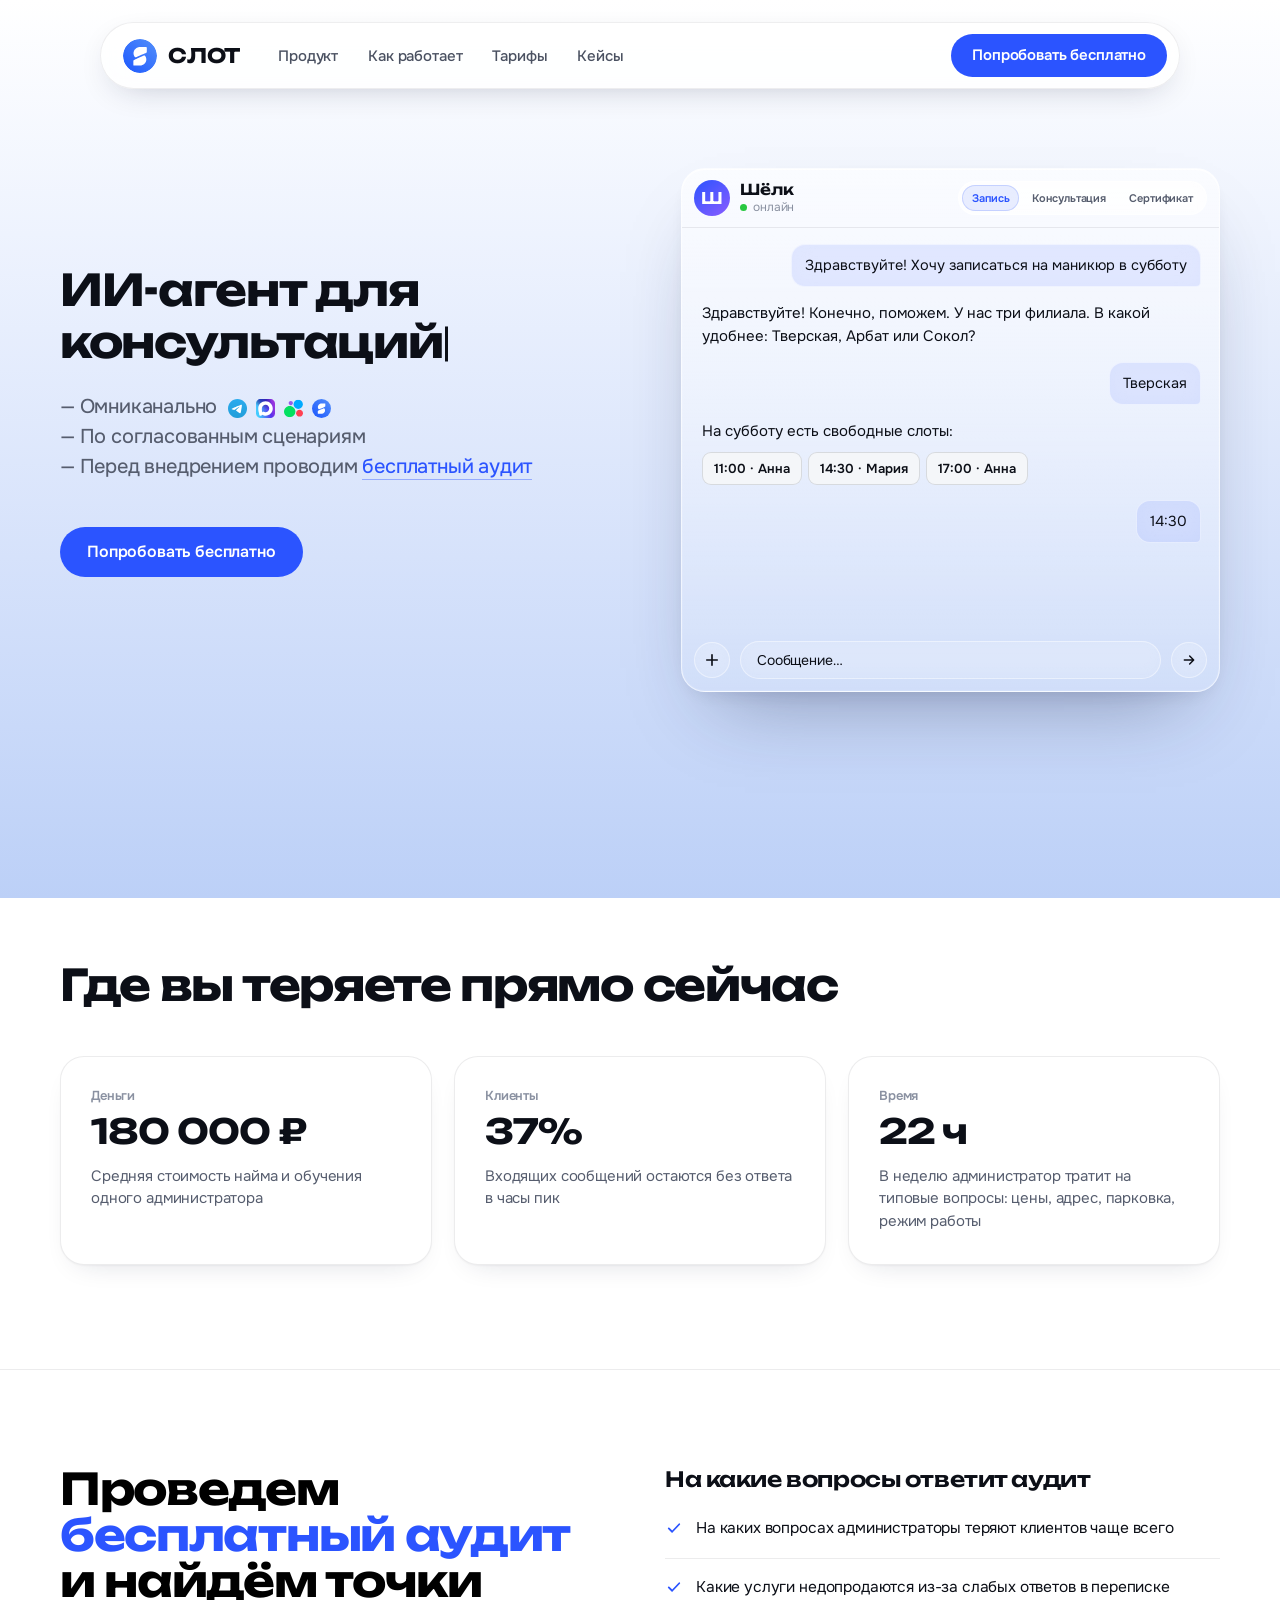
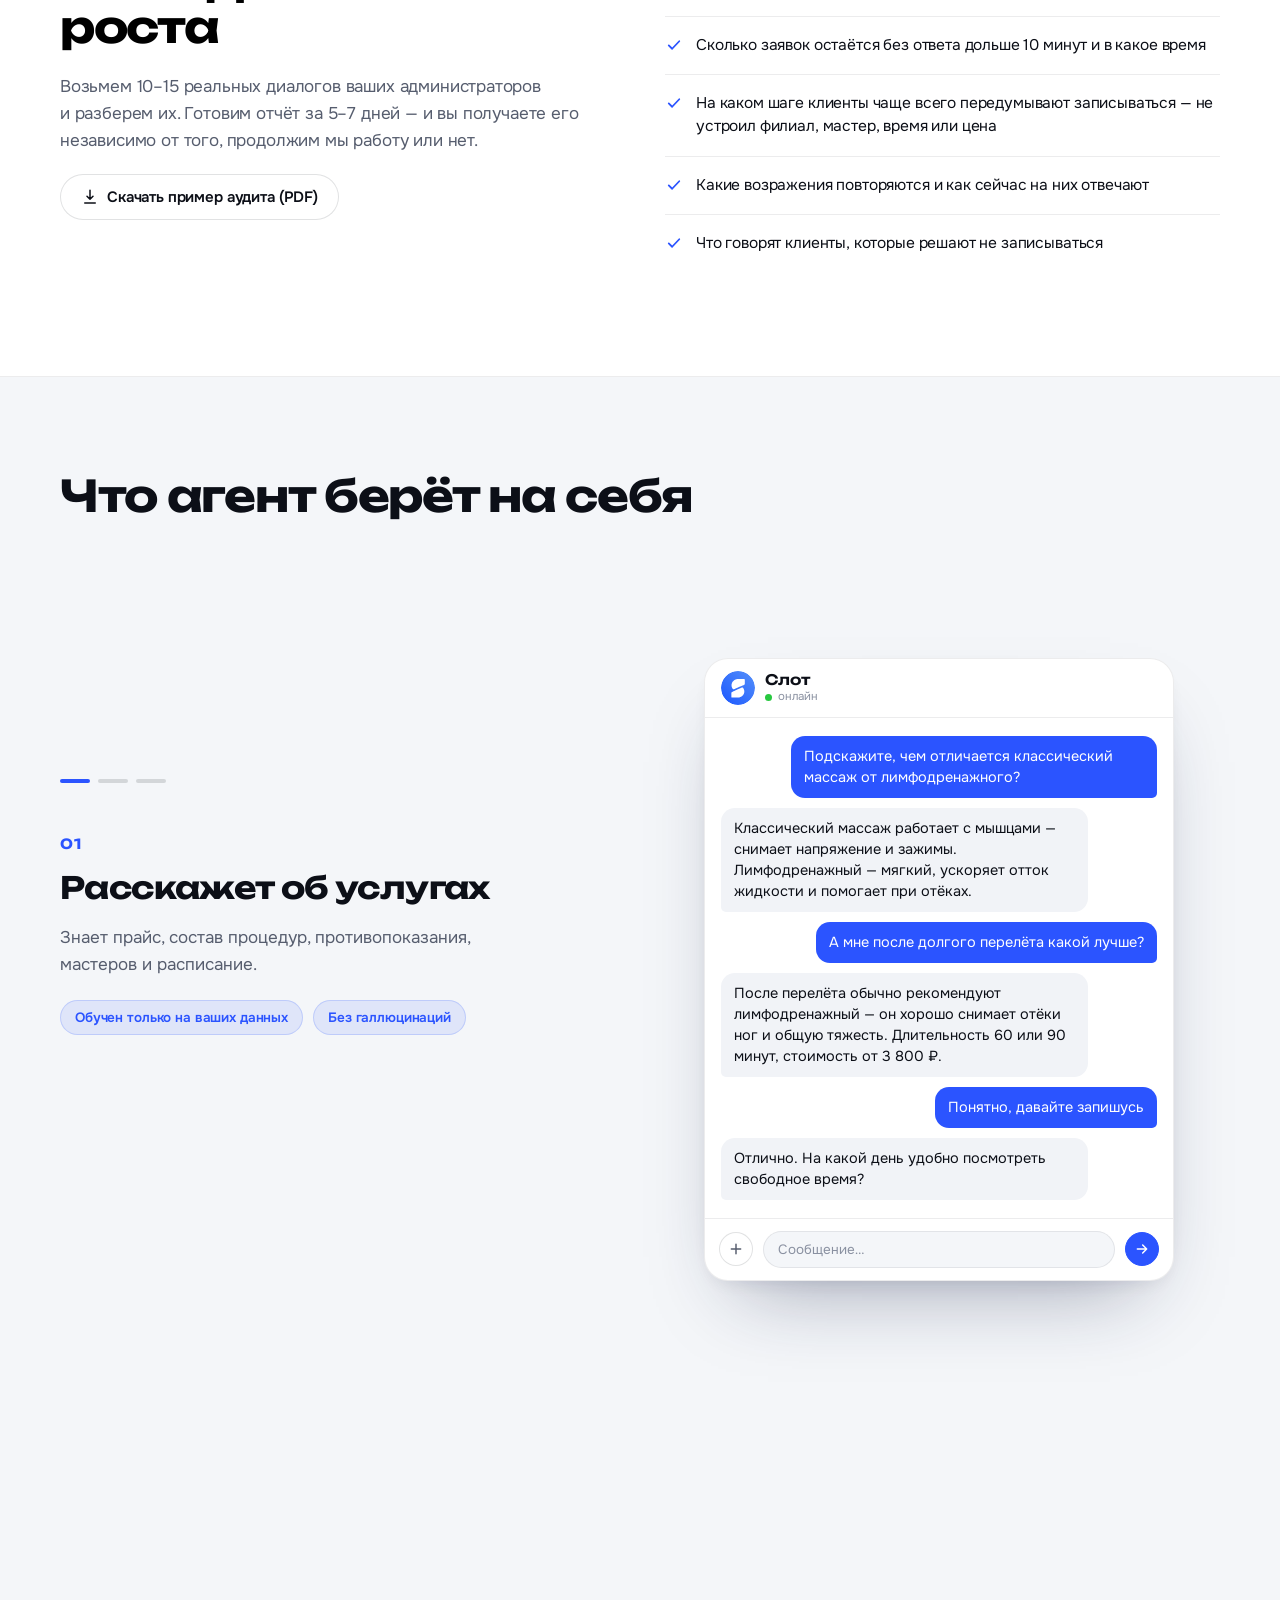
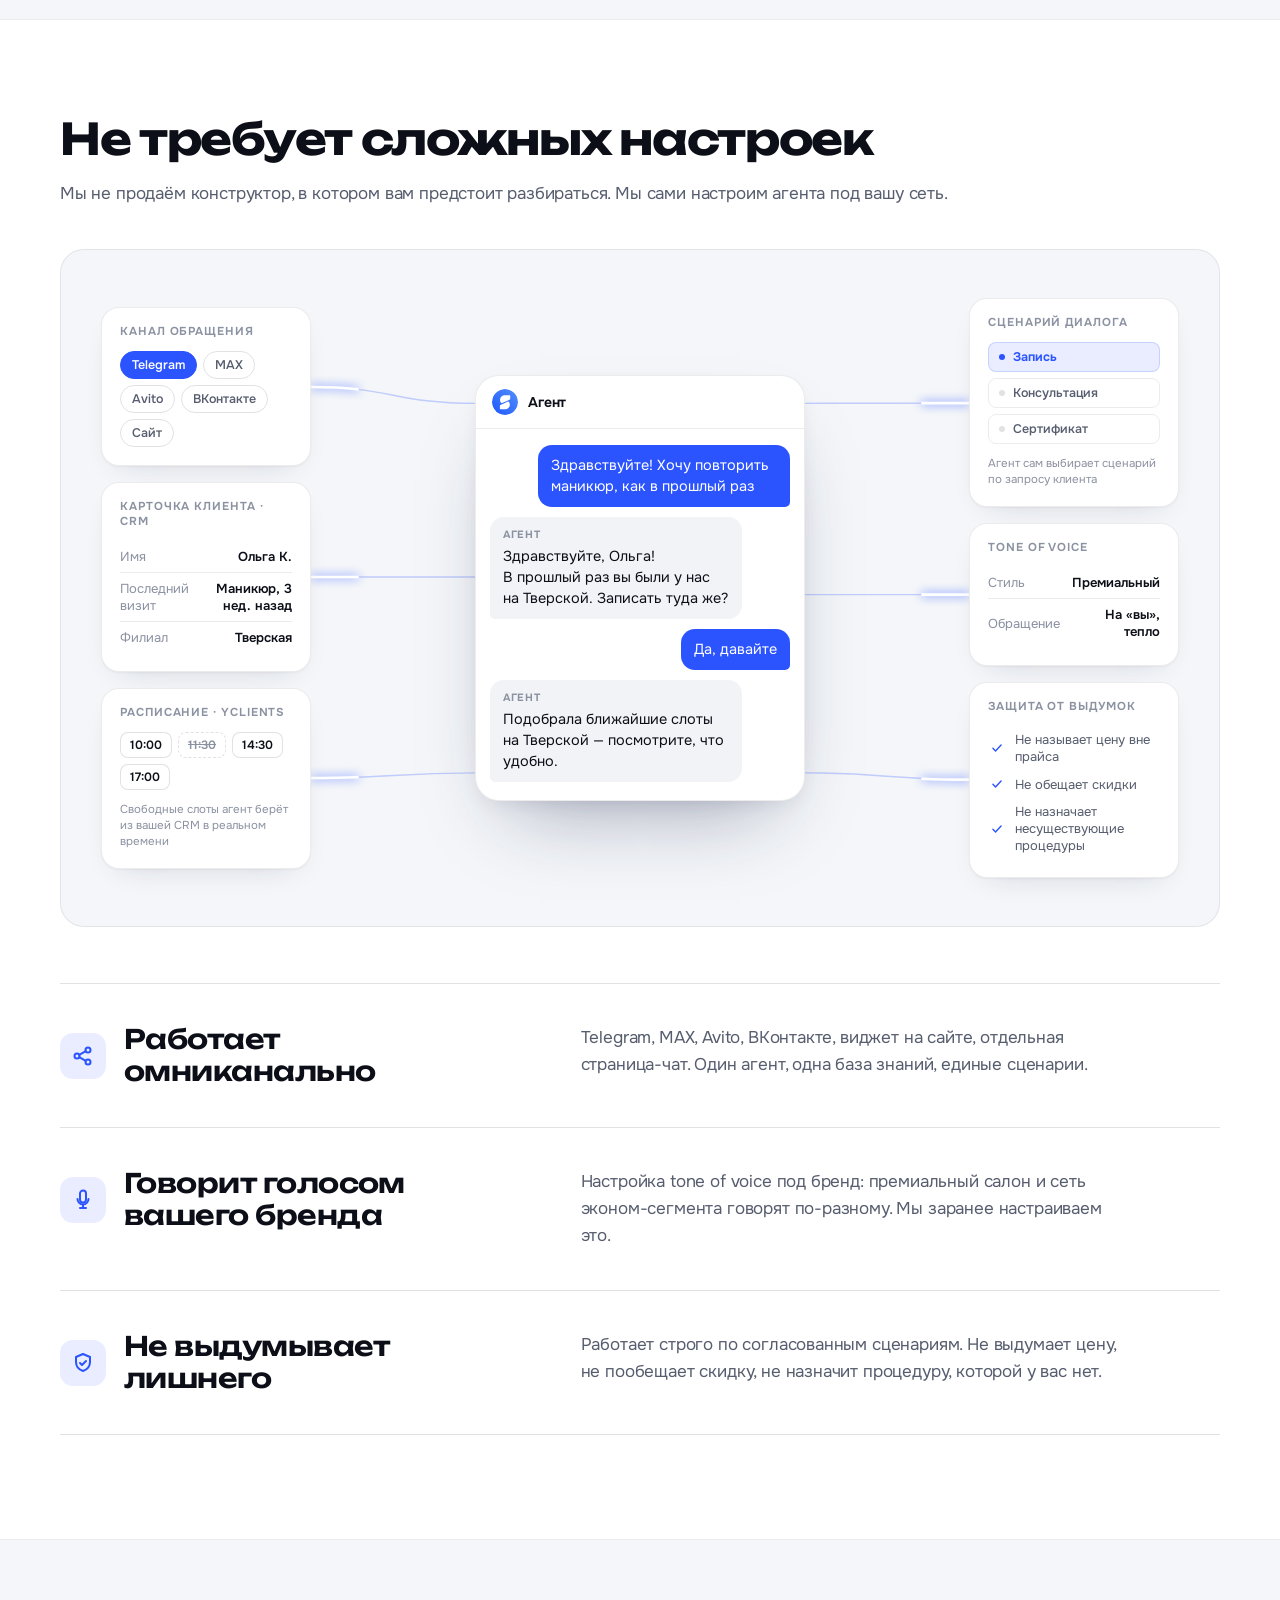
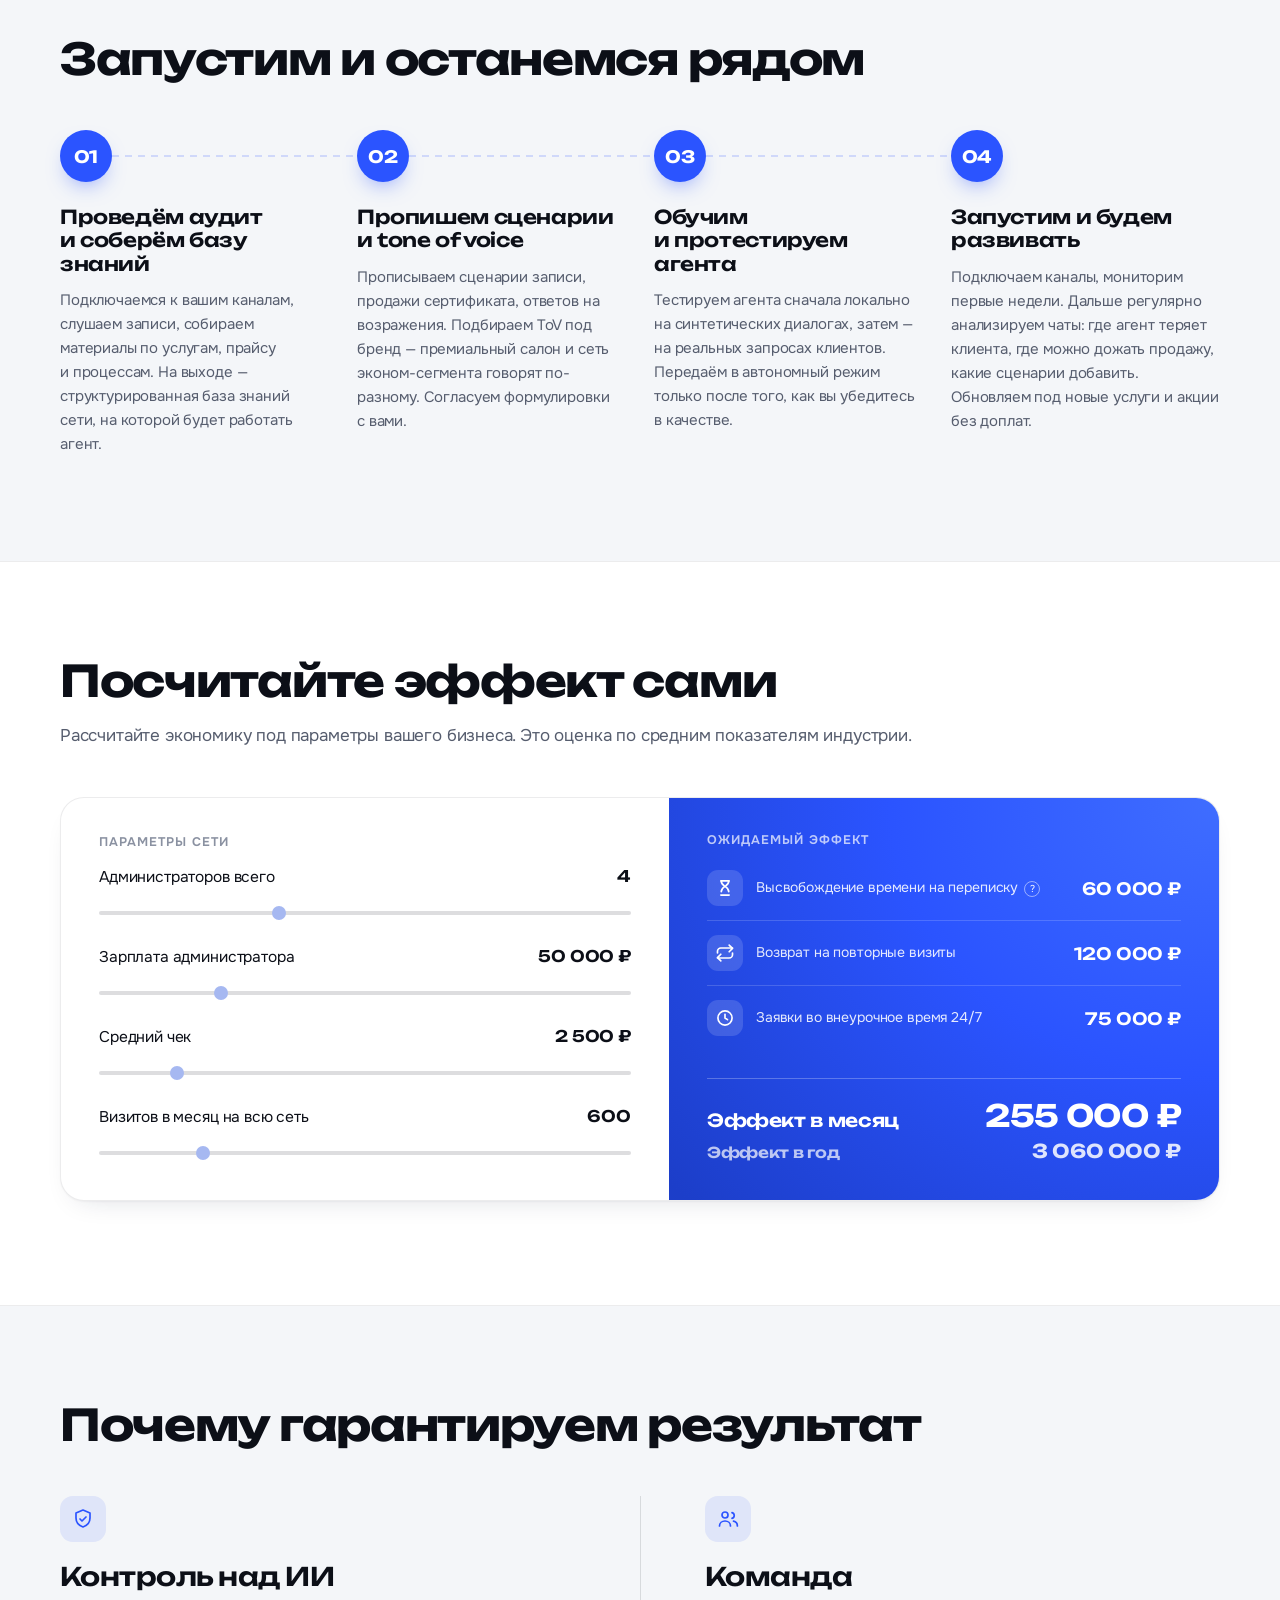
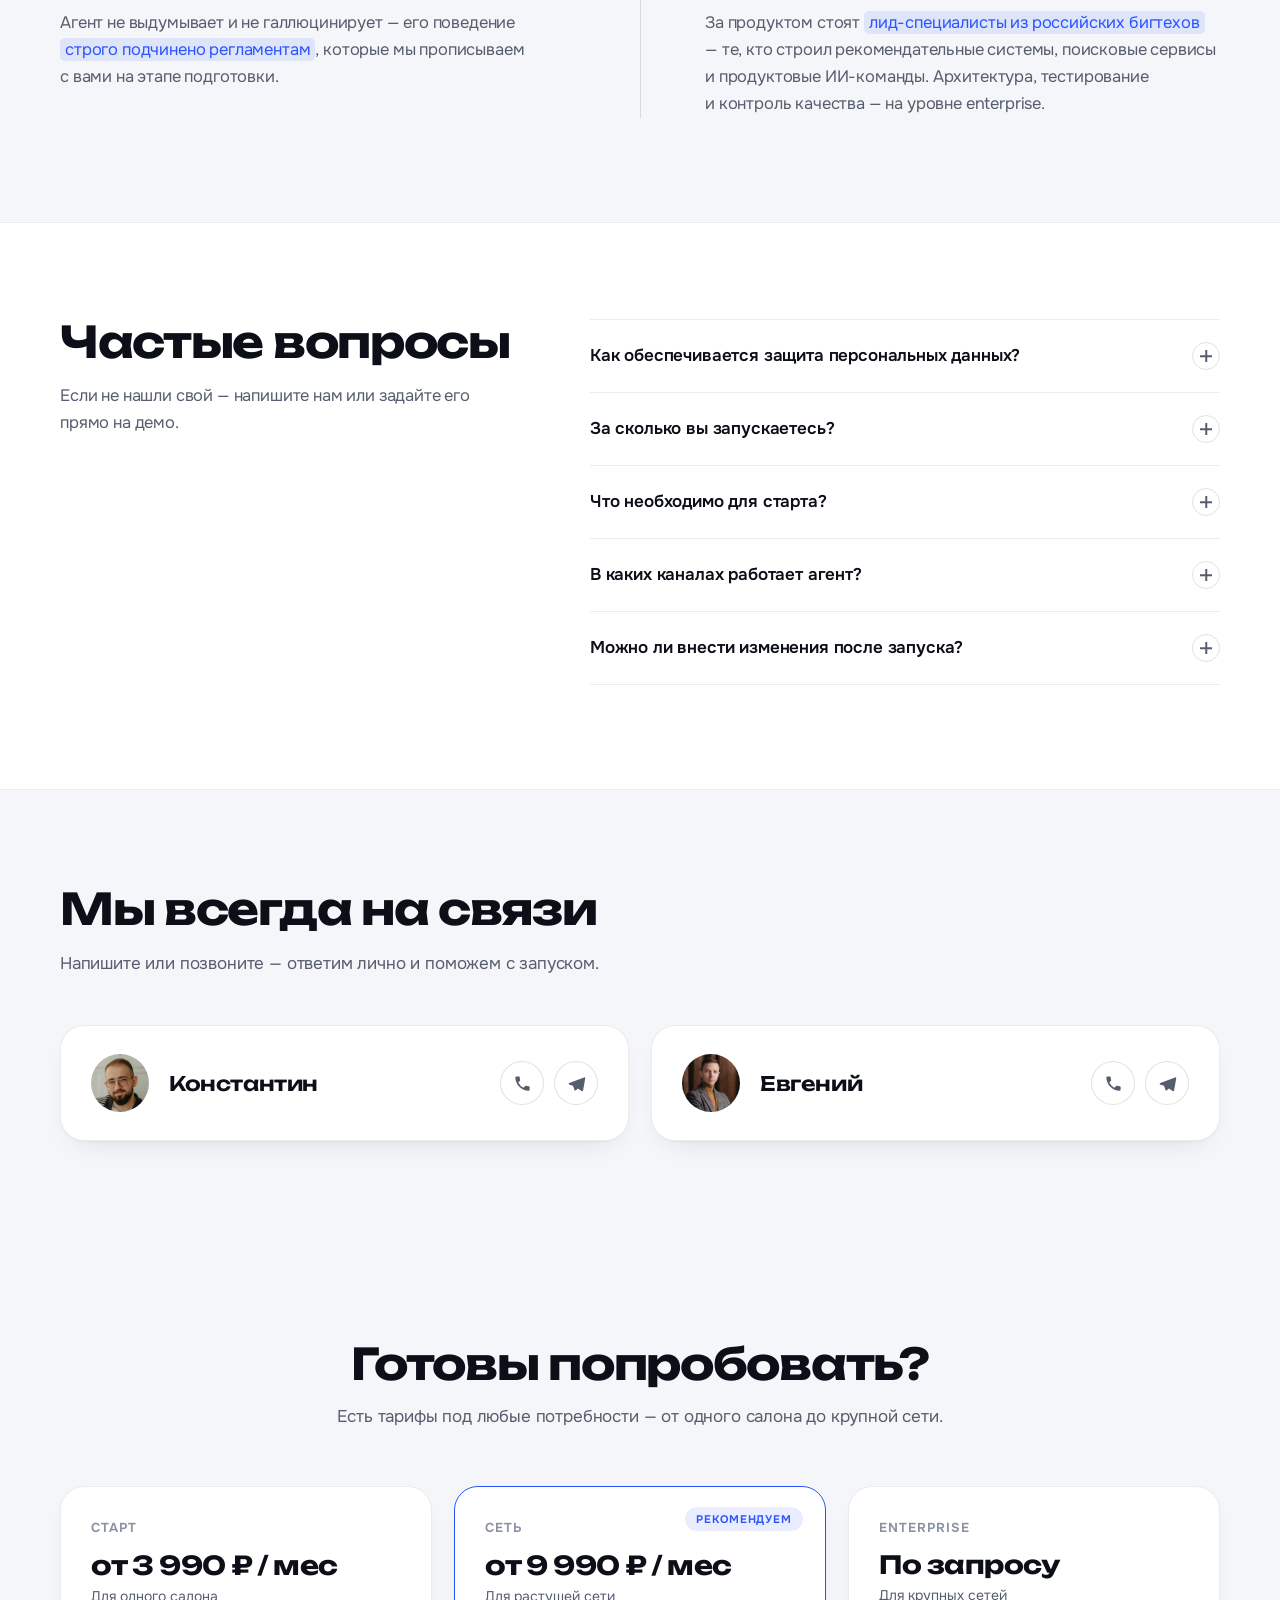
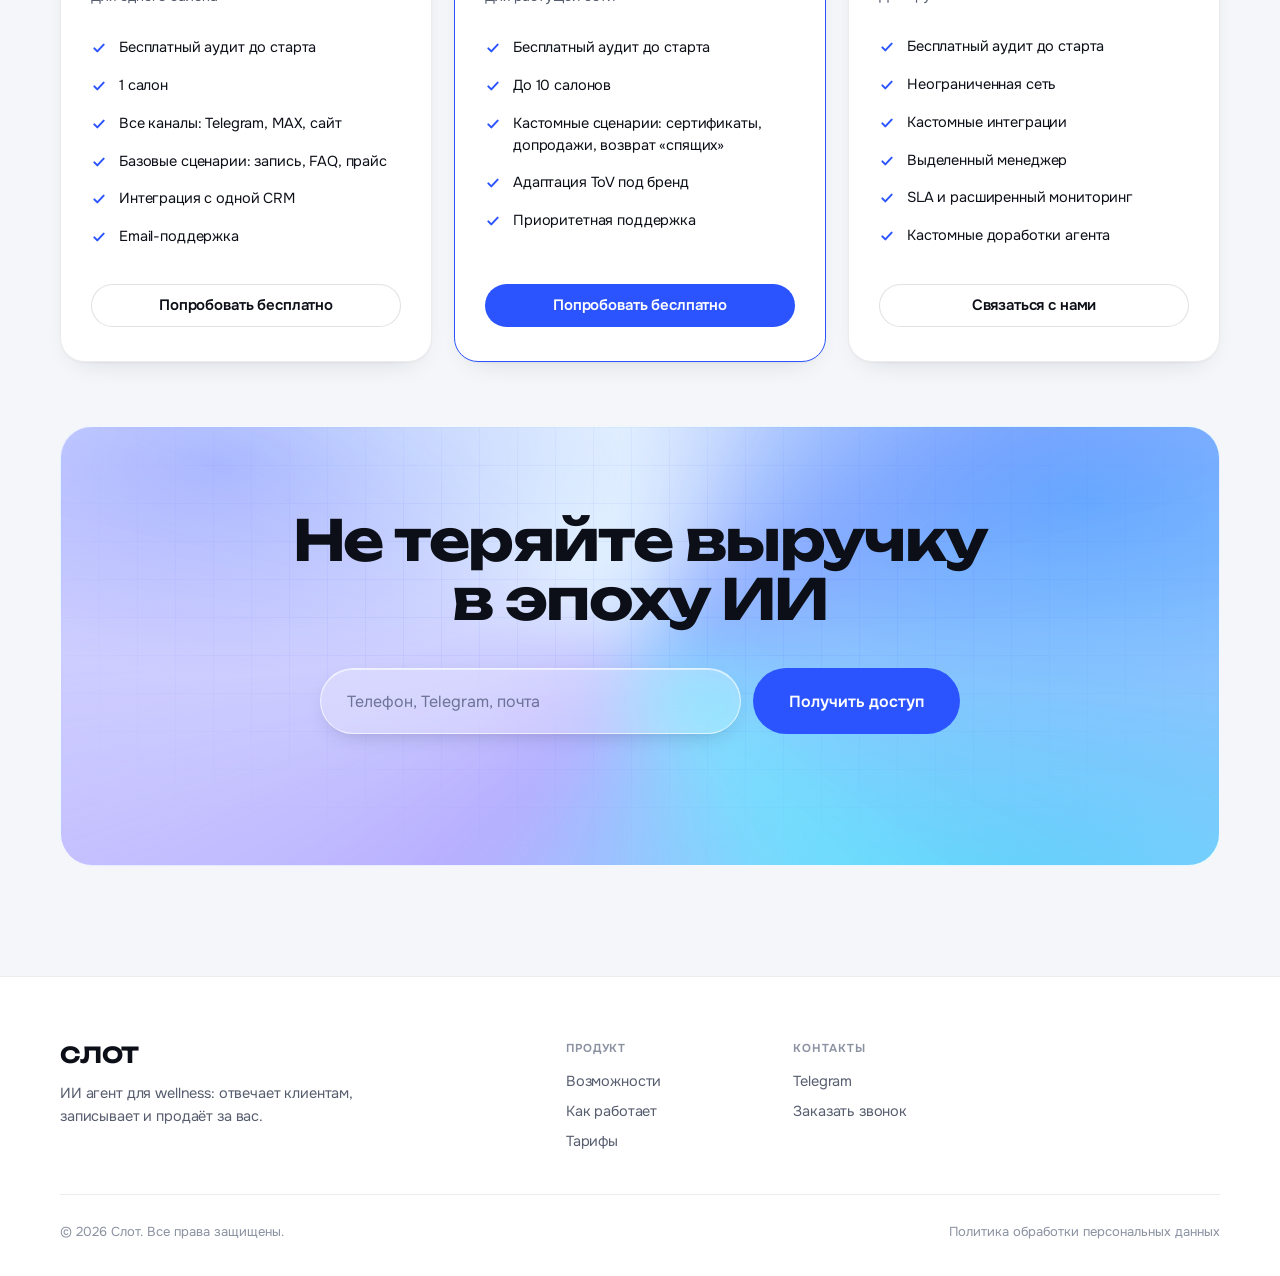
==== commit 0645dfd3: "Отправлять заявки с формы в Telegram-группу Форма в блоке finalcta теперь шлёт данные в Cloudflare W" ====
--- a/index.html
+++ b/index.html
@@ -551,10 +551,11 @@
 
     <div class="lp-finalcta" id="finalcta" data-reveal>
       <h2 class="lp-finalcta__title">Не теряйте выручку<br>в&nbsp;эпоху ИИ</h2>
-      <form class="lp-finalcta__form" onsubmit="return false">
-        <input type="text" class="lp-finalcta__input" placeholder="Телефон, Telegram, почта" aria-label="Контакт">
+      <form class="lp-finalcta__form" id="finalcta-form">
+        <input type="text" class="lp-finalcta__input" name="contact" placeholder="Телефон, Telegram, почта" aria-label="Контакт" required>
         <button type="submit" class="lp-finalcta__btn">Получить доступ</button>
       </form>
+      <p class="lp-finalcta__status" id="finalcta-status" role="status" aria-live="polite"></p>
     </div>
   </div>
 </section>
@@ -584,7 +585,7 @@
     <div class="lp-footer__bottom">
       <span>© 2026 Слот. Все права защищены.</span>
       <div class="lp-footer__legal">
-        <a href="#">Политика обработки персональных данных</a>
+        <a href="https://disk.yandex.ru/i/KuH7SfsXFs-mnA" target="_blank" rel="noopener">Политика обработки персональных данных</a>
       </div>
     </div>
   </div>
@@ -1027,6 +1028,46 @@
   window.addEventListener('scroll', function () { if (!active) target = window.scrollY; }, { passive: true });
   window.addEventListener('resize', function () { target = clamp(target); }, { passive: true });
 })();
+
+/* ---------- отправка формы в Telegram ---------- */
+(function () {
+  const LEAD_ENDPOINT = 'https://slot-lead-relay.poluyanoff-kos.workers.dev';
+
+  const form = document.getElementById('finalcta-form');
+  const status = document.getElementById('finalcta-status');
+  if (!form || !status) return;
+
+  form.addEventListener('submit', async function (e) {
+    e.preventDefault();
+    const input = form.querySelector('[name="contact"]');
+    const contact = (input.value || '').trim();
+    if (!contact) return;
+
+    const btn = form.querySelector('button[type="submit"]');
+    const originalLabel = btn.textContent;
+    btn.disabled = true;
+    btn.textContent = 'Отправляем…';
+    status.removeAttribute('data-state');
+    status.textContent = '';
+
+    try {
+      const res = await fetch(LEAD_ENDPOINT, {
+        method: 'POST',
+        headers: { 'Content-Type': 'application/json' },
+        body: JSON.stringify({ contact }),
+      });
+      if (!res.ok) throw new Error('bad status');
+      status.textContent = 'Заявка отправлена, мы свяжемся с вами в ближайшее время.';
+      form.reset();
+    } catch (err) {
+      status.setAttribute('data-state', 'error');
+      status.textContent = 'Не получилось отправить. Попробуйте ещё раз или напишите нам напрямую.';
+    } finally {
+      btn.disabled = false;
+      btn.textContent = originalLabel;
+    }
+  });
+})();
 </script>
 </body>
 </html>
--- a/styles/studio.css
+++ b/styles/studio.css
@@ -1225,6 +1225,11 @@
 }
 .lp-finalcta__btn:hover { background: var(--accent-hover); }
 .lp-finalcta__btn:active { transform: translateY(1px); }
+.lp-finalcta__status {
+  position: relative; z-index: 1; margin: 16px 0 0; min-height: 20px;
+  font-family: var(--font-body); font-size: 14px; color: var(--fg); opacity: 0.75;
+}
+.lp-finalcta__status[data-state="error"] { color: #b3261e; opacity: 1; }
 @media (max-width: 600px) {
   .lp-finalcta { padding: 56px 20px; border-radius: 24px; }
   .lp-finalcta__form { flex-direction: column; }
